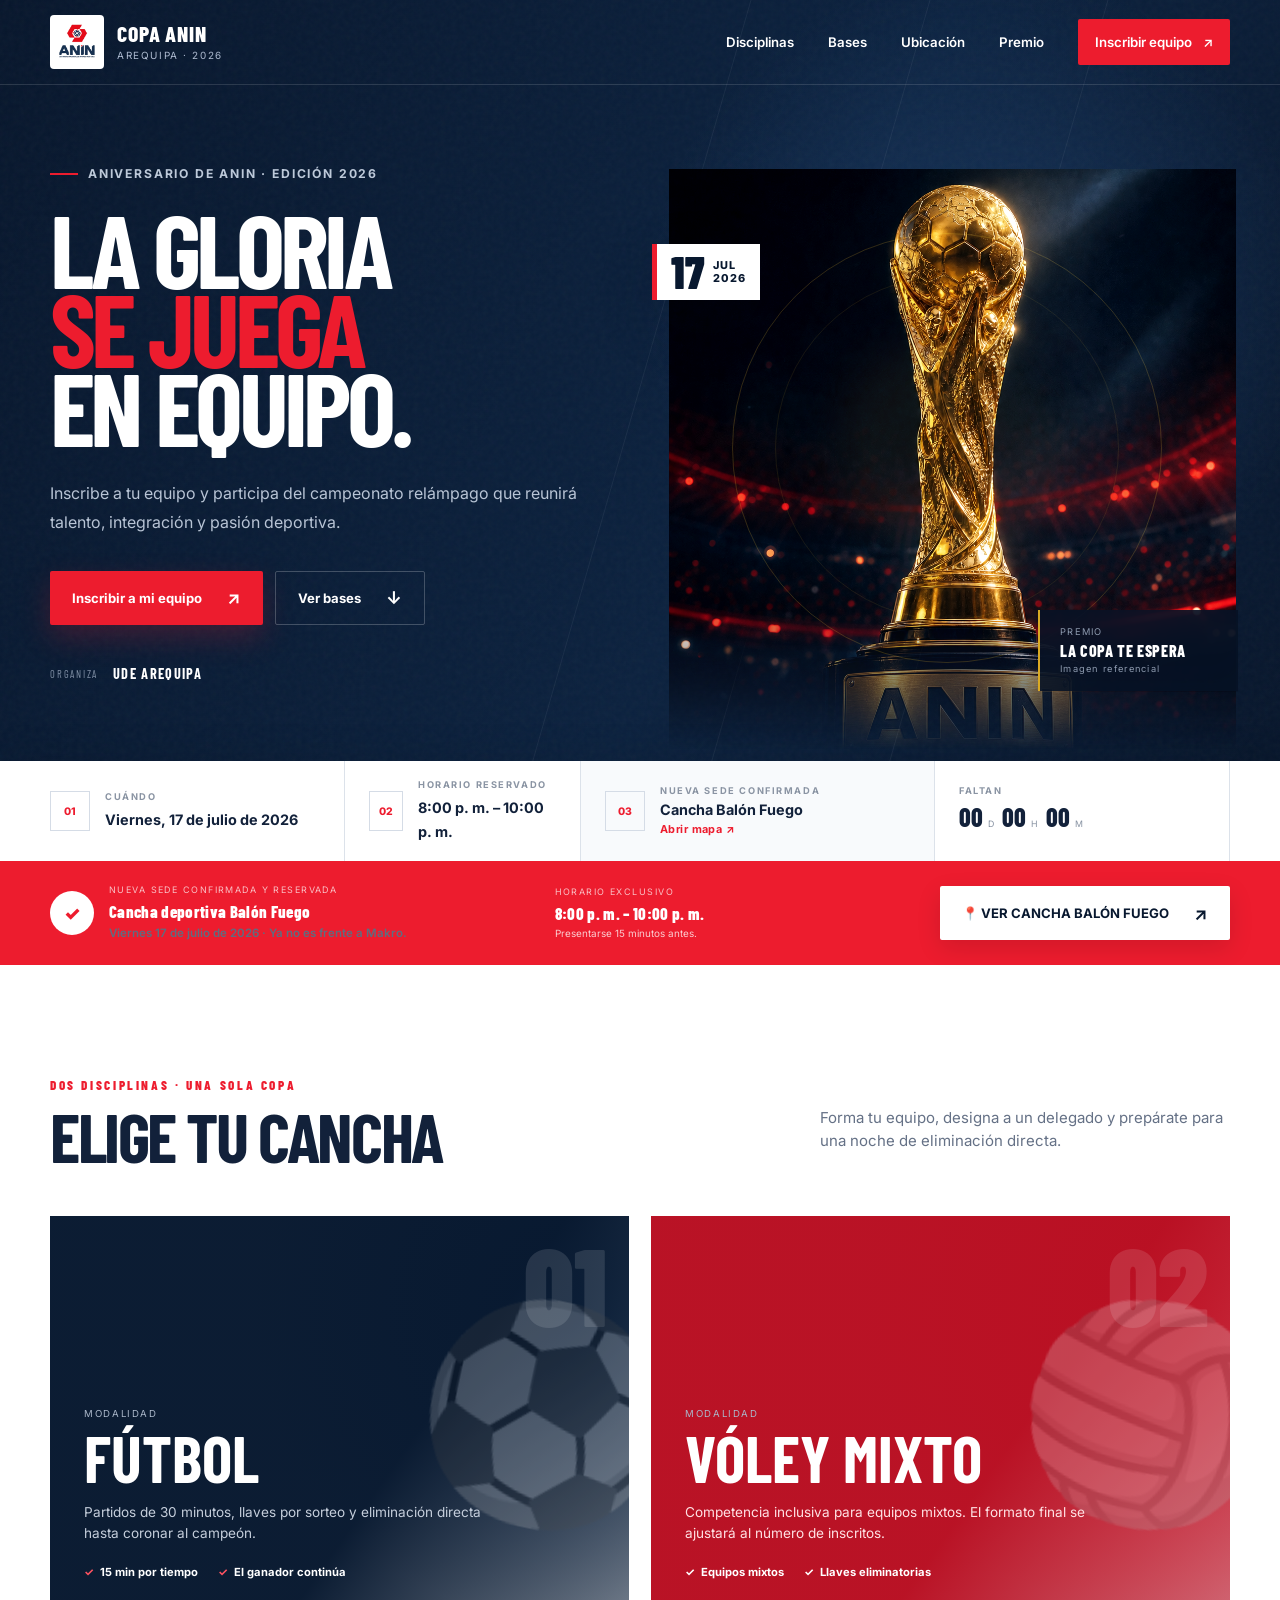
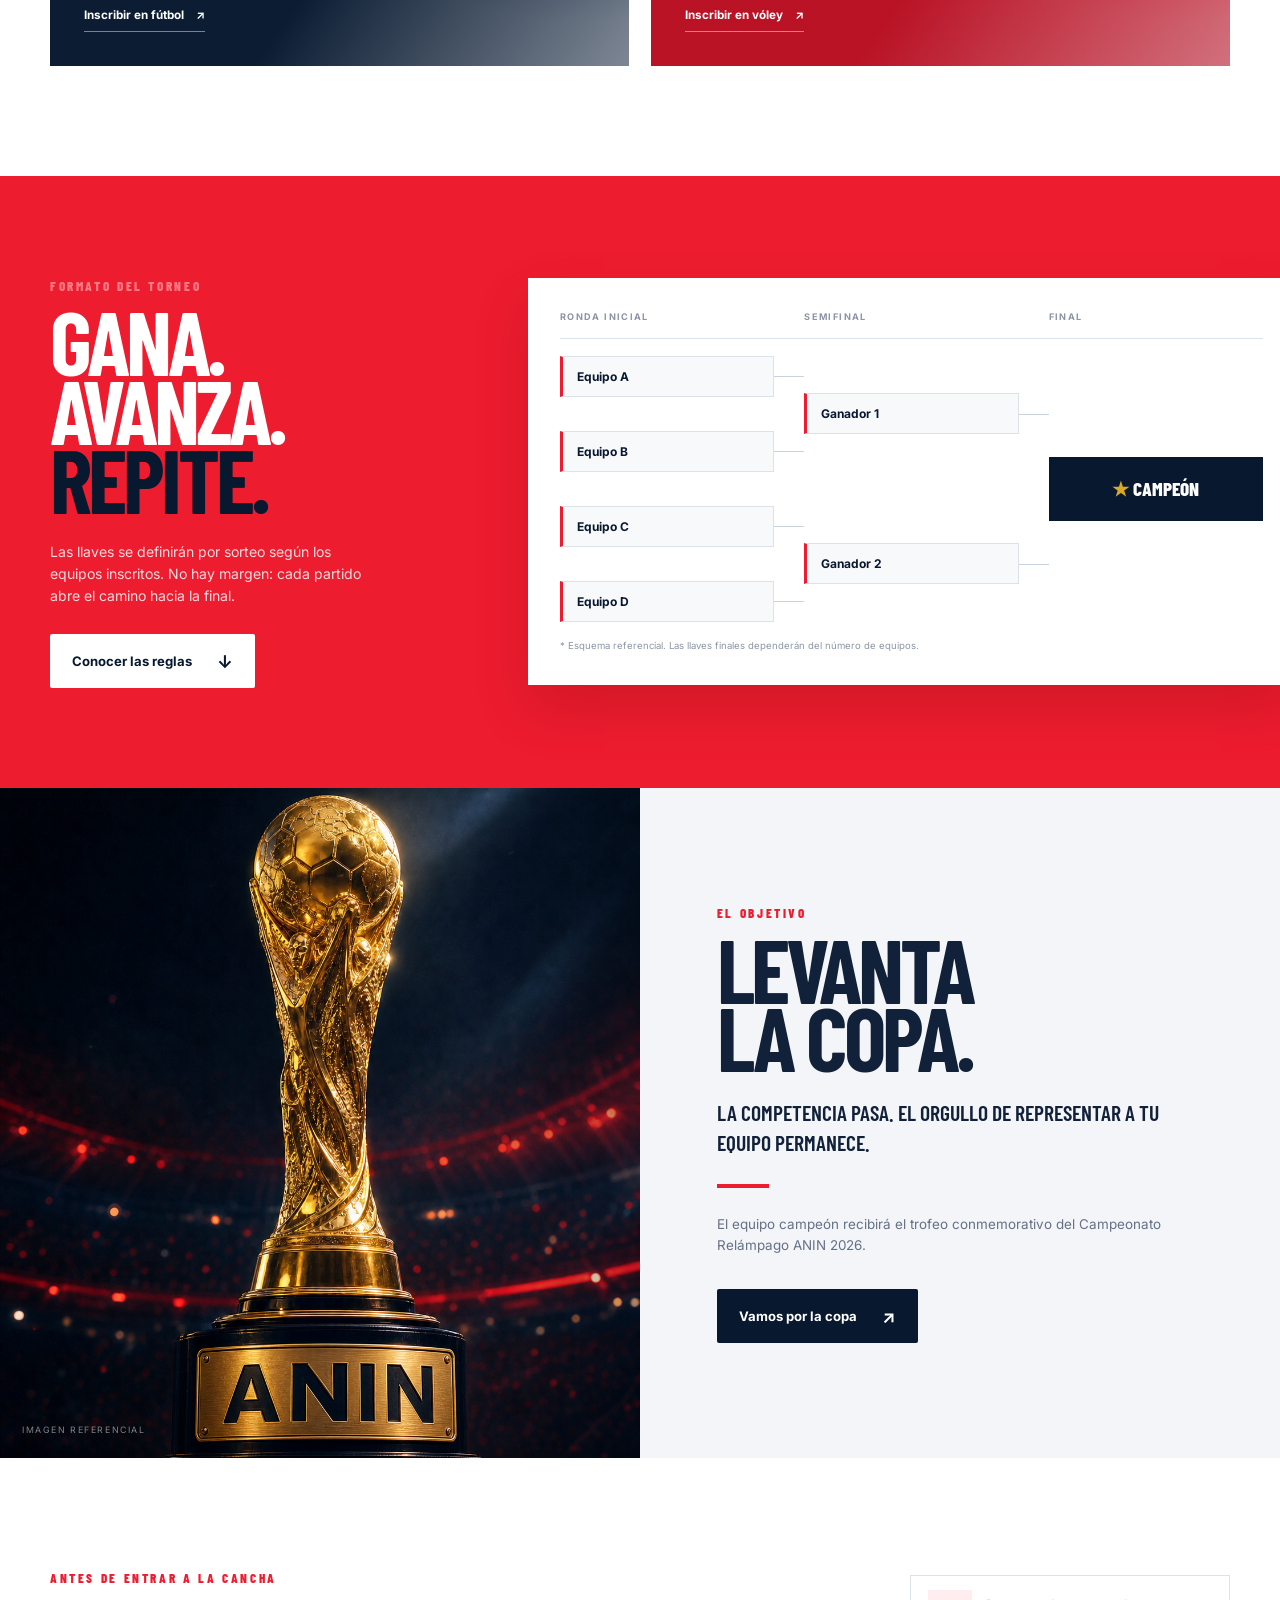
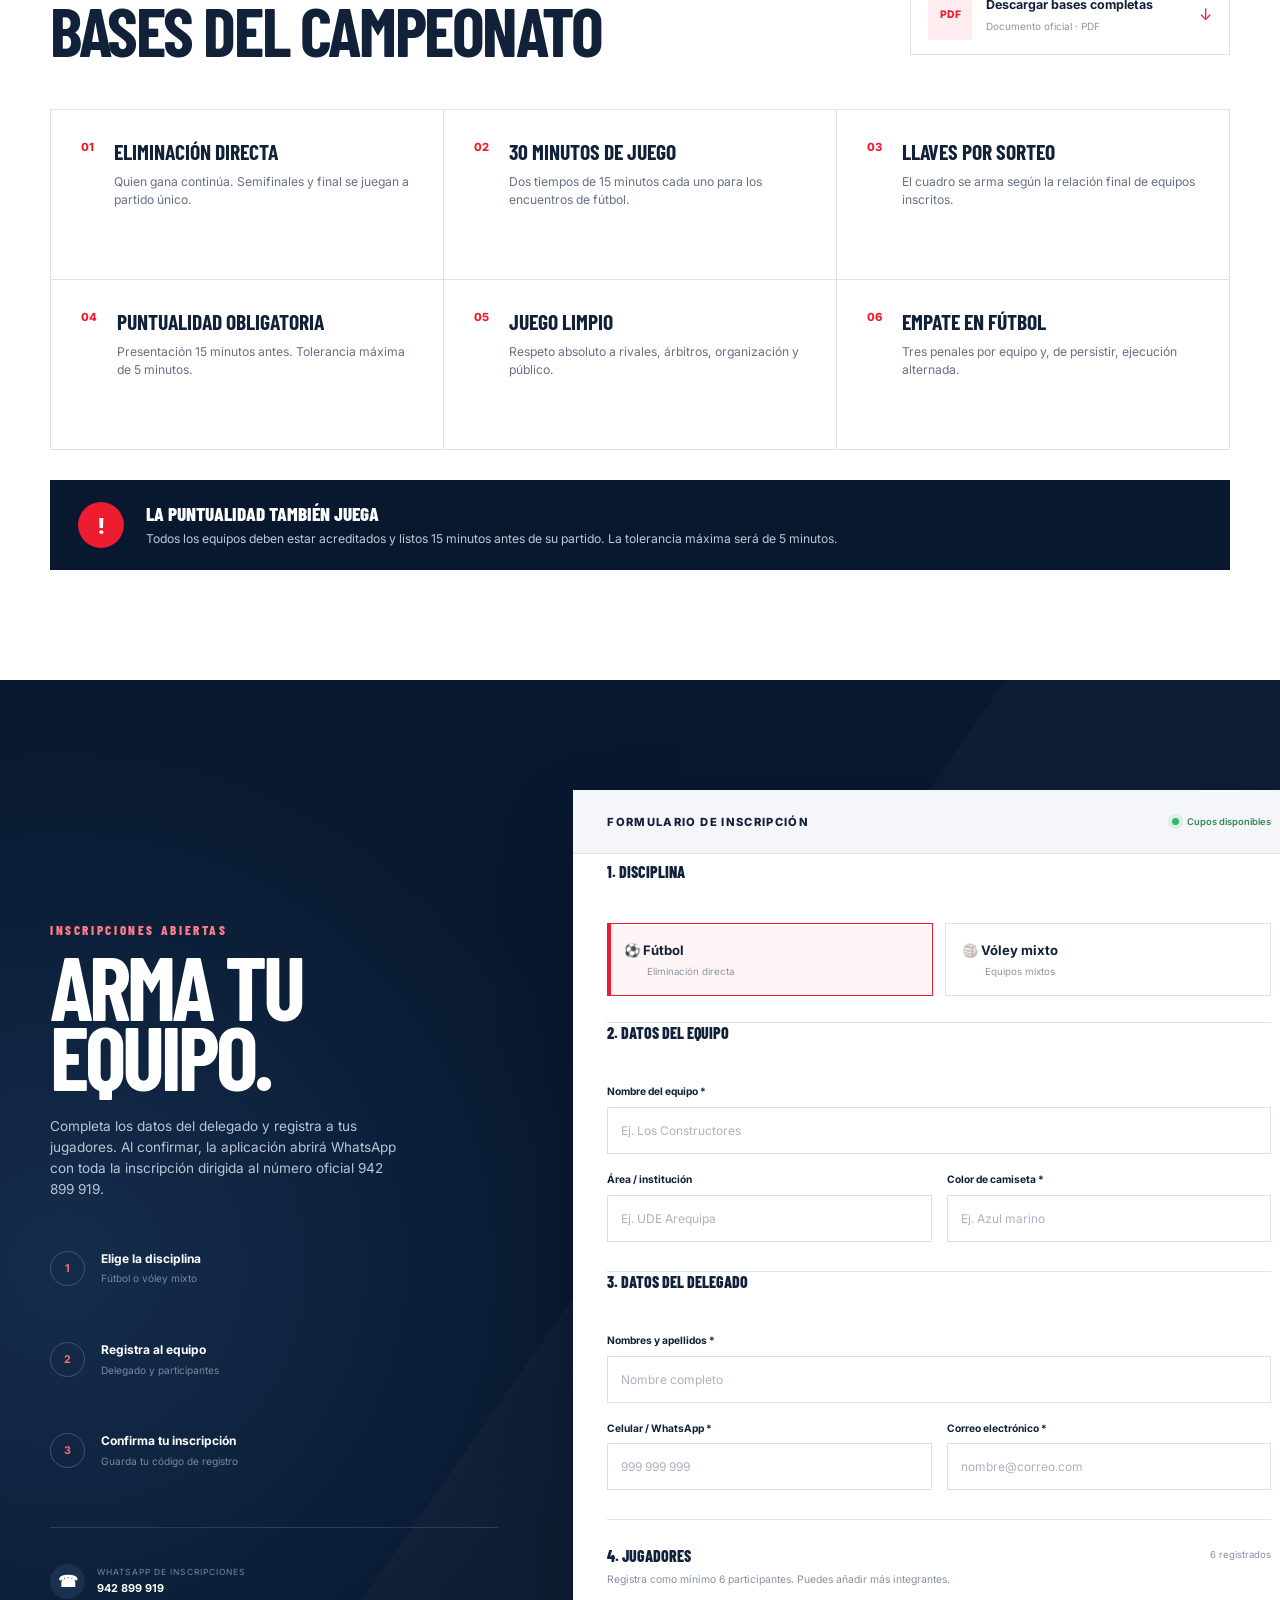
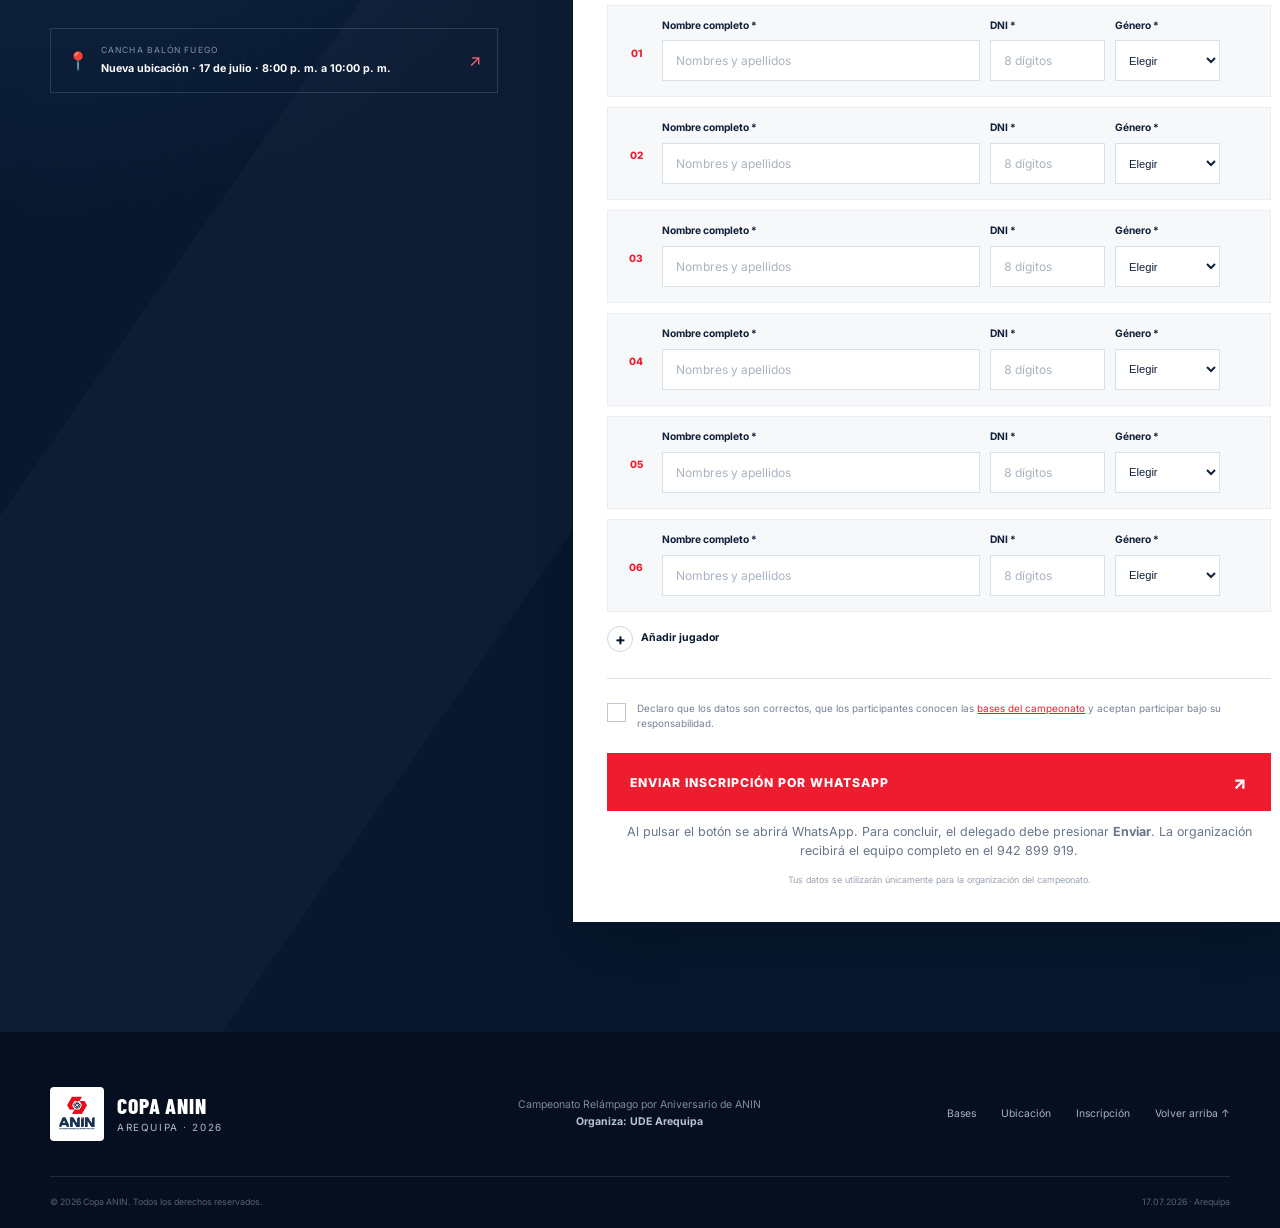
==== index.html @ d562eb00 "Add files via upload" ====
<!doctype html>
<!-- COPA_ANIN_VERSION: 20260716-06 -->
<html lang="es">
<head>
  <meta charset="utf-8">
  <meta name="viewport" content="width=device-width, initial-scale=1">
  <meta name="theme-color" content="#08182f">
  <meta name="description" content="Copa ANIN 2026: fútbol y vóley mixto. Viernes 17 de julio de 2026, de 8:00 p. m. a 10:00 p. m., en la cancha deportiva Balón Fuego, Arequipa.">
  <meta property="og:title" content="Copa ANIN 2026 · Campeonato Relámpago">
  <meta property="og:description" content="Cancha Balón Fuego confirmada y reservada: viernes 17 de julio de 2026, de 8:00 p. m. a 10:00 p. m. Inscripciones para fútbol y vóley mixto.">
  <meta property="og:image" content="assets/images/trofeo-copa-mundial-referencial.png">
  <title>Copa ANIN 2026 · Inscripciones</title>
  <link rel="icon" href="assets/images/logo-anin.png" type="image/png">
  <link rel="preconnect" href="https://fonts.googleapis.com">
  <link rel="preconnect" href="https://fonts.gstatic.com" crossorigin>
  <link href="https://fonts.googleapis.com/css2?family=Barlow+Condensed:wght@600;700;800;900&family=Inter:wght@400;500;600;700&display=swap" rel="stylesheet">
  <link rel="stylesheet" href="assets/css/styles.css?v=20260716-06">
</head>
<body>
  <a class="skip-link" href="#contenido">Ir al contenido</a>
  <header class="site-header">
    <div class="container nav-wrap">
      <a class="brand" href="#inicio" aria-label="Copa ANIN, inicio">
        <span class="brand-mark"><img src="assets/images/logo-anin.png" alt="ANIN"></span>
        <span><b>COPA ANIN</b><small>Arequipa · 2026</small></span>
      </a>
      <button class="menu-toggle" type="button" aria-label="Abrir menú" aria-expanded="false"><span></span><span></span></button>
      <nav class="main-nav" aria-label="Navegación principal">
        <a href="#disciplinas">Disciplinas</a>
        <a href="#bases">Bases</a>
        <a href="#ubicacion">Ubicación</a>
        <a href="#premio">Premio</a>
        <a class="nav-cta" href="#inscripcion">Inscribir equipo <span>↗</span></a>
      </nav>
    </div>
  </header>

  <main id="contenido">
    <section class="hero" id="inicio">
      <div class="hero-noise"></div>
      <div class="hero-lines"></div>
      <div class="container hero-grid">
        <div class="hero-copy reveal">
          <div class="eyebrow"><i></i> Aniversario de ANIN · Edición 2026</div>
          <h1>LA GLORIA<br><span>SE JUEGA</span><br>EN EQUIPO.</h1>
          <p>Inscribe a tu equipo y participa del campeonato relámpago que reunirá talento, integración y pasión deportiva.</p>
          <div class="hero-actions">
            <a class="button button-primary" href="#inscripcion">Inscribir a mi equipo <span>↗</span></a>
            <a class="button button-ghost" href="assets/docs/bases-campeonato-anin-2026.pdf" target="_blank" rel="noopener">Ver bases <span>↓</span></a>
          </div>
          <div class="organizer"><span>Organiza</span><strong>UDE AREQUIPA</strong></div>
        </div>
        <div class="hero-visual reveal delay-1" aria-label="Trofeo referencial del campeonato">
          <div class="date-stamp"><b>17</b><span>JUL<br>2026</span></div>
          <div class="trophy-halo"></div>
          <img src="assets/images/trofeo-copa-mundial-referencial.png" alt="Trofeo dorado Copa ANIN con placa identificativa">
          <div class="trophy-tag"><span>PREMIO</span><b>LA COPA TE ESPERA</b><small>Imagen referencial</small></div>
        </div>
      </div>
      <div class="event-strip">
        <div class="container event-grid">
          <div class="event-item"><span class="event-icon">01</span><div><small>CUÁNDO</small><b>Viernes, 17 de julio de 2026</b></div></div>
          <div class="event-item"><span class="event-icon">02</span><div><small>HORARIO RESERVADO</small><b>8:00 p. m. – 10:00 p. m.</b></div></div>
          <a class="event-item event-location-link" href="https://maps.app.goo.gl/oDiJbjf8zxkYyega8" target="_blank" rel="noopener"><span class="event-icon">03</span><div><small>NUEVA SEDE CONFIRMADA</small><b>Cancha Balón Fuego</b><span>Abrir mapa ↗</span></div></a>
          <div class="event-item countdown-wrap"><small>FALTAN</small><div id="countdown" aria-label="Cuenta regresiva"><b>00</b><em>D</em><b>00</b><em>H</em><b>00</b><em>M</em></div></div>
        </div>
      </div>
    </section>

    <section class="venue-confirmation" id="ubicacion" aria-labelledby="venue-title">
      <div class="container venue-confirmation-grid reveal">
        <div class="venue-status"><span>✓</span><div><small>NUEVA SEDE CONFIRMADA Y RESERVADA</small><b id="venue-title">Cancha deportiva Balón Fuego</b><em>Viernes 17 de julio de 2026 · Ya no es frente a Makro.</em></div></div>
        <div class="venue-time"><small>HORARIO EXCLUSIVO</small><b>8:00 p. m. – 10:00 p. m.</b><span>Presentarse 15 minutos antes.</span></div>
        <a class="button venue-map-button" href="https://maps.app.goo.gl/oDiJbjf8zxkYyega8" target="_blank" rel="noopener" aria-label="Abrir ubicación oficial de la cancha Balón Fuego en Google Maps">📍 VER CANCHA BALÓN FUEGO <span>↗</span></a>
      </div>
    </section>

    <section class="section disciplines" id="disciplinas">
      <div class="container">
        <div class="section-heading reveal">
          <div><span class="kicker">DOS DISCIPLINAS · UNA SOLA COPA</span><h2>ELIGE TU CANCHA</h2></div>
          <p>Forma tu equipo, designa a un delegado y prepárate para una noche de eliminación directa.</p>
        </div>
        <div class="discipline-grid">
          <article class="discipline-card football reveal">
            <div class="card-index">01</div><div class="sport-orb">⚽</div>
            <div class="card-content"><span>MODALIDAD</span><h3>FÚTBOL</h3><p>Partidos de 30 minutos, llaves por sorteo y eliminación directa hasta coronar al campeón.</p><ul><li>15 min por tiempo</li><li>El ganador continúa</li></ul><button class="text-link choose-sport" data-sport="Fútbol">Inscribir en fútbol <span>↗</span></button></div>
          </article>
          <article class="discipline-card volleyball reveal delay-1">
            <div class="card-index">02</div><div class="sport-orb">🏐</div>
            <div class="card-content"><span>MODALIDAD</span><h3>VÓLEY MIXTO</h3><p>Competencia inclusiva para equipos mixtos. El formato final se ajustará al número de inscritos.</p><ul><li>Equipos mixtos</li><li>Llaves eliminatorias</li></ul><button class="text-link choose-sport" data-sport="Vóley mixto">Inscribir en vóley <span>↗</span></button></div>
          </article>
        </div>
      </div>
    </section>

    <section class="format-section">
      <div class="container format-grid">
        <div class="format-copy reveal"><span class="kicker light">FORMATO DEL TORNEO</span><h2>GANA.<br>AVANZA.<br><i>REPITE.</i></h2><p>Las llaves se definirán por sorteo según los equipos inscritos. No hay margen: cada partido abre el camino hacia la final.</p><a href="#bases" class="button button-light">Conocer las reglas <span>↓</span></a></div>
        <div class="bracket reveal delay-1" aria-label="Esquema de eliminación directa">
          <div class="bracket-labels"><span>RONDA INICIAL</span><span>SEMIFINAL</span><span>FINAL</span></div>
          <div class="bracket-field">
            <div class="round round-1"><div>Equipo A</div><div>Equipo B</div><div>Equipo C</div><div>Equipo D</div></div>
            <div class="round round-2"><div>Ganador 1</div><div>Ganador 2</div></div>
            <div class="round round-3"><div><span>★</span> CAMPEÓN</div></div>
          </div>
          <p class="bracket-note">* Esquema referencial. Las llaves finales dependerán del número de equipos.</p>
        </div>
      </div>
    </section>

    <section class="section prize" id="premio">
      <div class="container prize-grid">
        <div class="prize-image reveal"><img src="assets/images/trofeo-copa-mundial-referencial.png" alt="Copa ANIN dorada referencial"><span>IMAGEN REFERENCIAL</span></div>
        <div class="prize-copy reveal delay-1"><span class="kicker">EL OBJETIVO</span><h2>LEVANTA<br>LA COPA.</h2><p class="lead">La competencia pasa. El orgullo de representar a tu equipo permanece.</p><div class="prize-rule"></div><p>El equipo campeón recibirá el trofeo conmemorativo del Campeonato Relámpago ANIN 2026.</p><a href="#inscripcion" class="button button-dark">Vamos por la copa <span>↗</span></a></div>
      </div>
    </section>

    <section class="section rules" id="bases">
      <div class="container">
        <div class="rules-header reveal"><div><span class="kicker">ANTES DE ENTRAR A LA CANCHA</span><h2>BASES DEL CAMPEONATO</h2></div><a class="pdf-card" href="assets/docs/bases-campeonato-anin-2026.pdf" target="_blank" rel="noopener"><span class="pdf-icon">PDF</span><div><b>Descargar bases completas</b><small>Documento oficial · PDF</small></div><i>↓</i></a></div>
        <div class="rules-grid">
          <article class="rule-card reveal"><span>01</span><div><h3>Eliminación directa</h3><p>Quien gana continúa. Semifinales y final se juegan a partido único.</p></div></article>
          <article class="rule-card reveal delay-1"><span>02</span><div><h3>30 minutos de juego</h3><p>Dos tiempos de 15 minutos cada uno para los encuentros de fútbol.</p></div></article>
          <article class="rule-card reveal"><span>03</span><div><h3>Llaves por sorteo</h3><p>El cuadro se arma según la relación final de equipos inscritos.</p></div></article>
          <article class="rule-card reveal delay-1"><span>04</span><div><h3>Puntualidad obligatoria</h3><p>Presentación 15 minutos antes. Tolerancia máxima de 5 minutos.</p></div></article>
          <article class="rule-card reveal"><span>05</span><div><h3>Juego limpio</h3><p>Respeto absoluto a rivales, árbitros, organización y público.</p></div></article>
          <article class="rule-card reveal delay-1"><span>06</span><div><h3>Empate en fútbol</h3><p>Tres penales por equipo y, de persistir, ejecución alternada.</p></div></article>
        </div>
        <div class="rules-callout reveal"><div class="alert-mark">!</div><div><b>La puntualidad también juega</b><p>Todos los equipos deben estar acreditados y listos 15 minutos antes de su partido. La tolerancia máxima será de 5 minutos.</p></div></div>
      </div>
    </section>

    <section class="registration" id="inscripcion">
      <div class="container registration-grid">
        <div class="registration-intro reveal"><span class="kicker light">INSCRIPCIONES ABIERTAS</span><h2>ARMA TU<br>EQUIPO.</h2><p>Completa los datos del delegado y registra a tus jugadores. Al confirmar, la aplicación abrirá WhatsApp con toda la inscripción dirigida al número oficial 942 899 919.</p><div class="step-list"><div><span>1</span><p><b>Elige la disciplina</b><small>Fútbol o vóley mixto</small></p></div><div><span>2</span><p><b>Registra al equipo</b><small>Delegado y participantes</small></p></div><div><span>3</span><p><b>Confirma tu inscripción</b><small>Guarda tu código de registro</small></p></div></div><div class="contact-note"><span>☎</span><p><small>WHATSAPP DE INSCRIPCIONES</small><b>942 899 919</b></p></div><a class="registration-venue-link" href="https://maps.app.goo.gl/oDiJbjf8zxkYyega8" target="_blank" rel="noopener"><span>📍</span><p><small>CANCHA BALÓN FUEGO</small><b>Nueva ubicación · 17 de julio · 8:00 p. m. a 10:00 p. m.</b></p><i>↗</i></a></div>
        <div class="form-shell reveal delay-1">
          <div class="form-top"><span>FORMULARIO DE INSCRIPCIÓN</span><small><i></i> Cupos disponibles</small></div>
          <form id="registration-form" novalidate>
            <fieldset><legend>1. Disciplina</legend><div class="sport-selector"><label><input type="radio" name="sport" value="Fútbol" checked><span><b>⚽ Fútbol</b><small>Eliminación directa</small></span></label><label><input type="radio" name="sport" value="Vóley mixto"><span><b>🏐 Vóley mixto</b><small>Equipos mixtos</small></span></label></div></fieldset>
            <fieldset><legend>2. Datos del equipo</legend><div class="field-grid"><label class="field full"><span>Nombre del equipo *</span><input name="teamName" type="text" placeholder="Ej. Los Constructores" autocomplete="organization" required maxlength="60"><small class="error"></small></label><label class="field"><span>Área / institución</span><input name="organization" type="text" placeholder="Ej. UDE Arequipa" maxlength="80"></label><label class="field"><span>Color de camiseta *</span><input name="jersey" type="text" placeholder="Ej. Azul marino" required maxlength="40"><small class="error"></small></label></div></fieldset>
            <fieldset><legend>3. Datos del delegado</legend><div class="field-grid"><label class="field full"><span>Nombres y apellidos *</span><input name="delegate" type="text" placeholder="Nombre completo" autocomplete="name" required maxlength="80"><small class="error"></small></label><label class="field"><span>Celular / WhatsApp *</span><input name="phone" type="tel" placeholder="999 999 999" autocomplete="tel" inputmode="numeric" required maxlength="15"><small class="error"></small></label><label class="field"><span>Correo electrónico *</span><input name="email" type="email" placeholder="nombre@correo.com" autocomplete="email" required maxlength="100"><small class="error"></small></label></div></fieldset>
            <fieldset><div class="players-title"><legend>4. Jugadores</legend><span id="player-count">6 registrados</span></div><p class="field-help">Registra como mínimo 6 participantes. Puedes añadir más integrantes.</p><div id="players-list" class="players-list"></div><button type="button" class="add-player" id="add-player"><span>+</span> Añadir jugador</button></fieldset>
            <label class="consent"><input type="checkbox" name="consent" required><span></span><p>Declaro que los datos son correctos, que los participantes conocen las <a href="assets/docs/bases-campeonato-anin-2026.pdf" target="_blank">bases del campeonato</a> y aceptan participar bajo su responsabilidad.</p></label>
            <div class="form-message" id="form-message" role="alert"></div>
            <button class="submit-button" type="submit"><span>ENVIAR INSCRIPCIÓN POR WHATSAPP</span><i>↗</i></button><p class="central-note">Al pulsar el botón se abrirá WhatsApp. Para concluir, el delegado debe presionar <strong>Enviar</strong>. La organización recibirá el equipo completo en el 942 899 919.</p>
            <p class="form-privacy">Tus datos se utilizarán únicamente para la organización del campeonato.</p>
          </form>
        </div>
      </div>
    </section>
  </main>

  <footer><div class="container footer-grid"><a class="brand footer-brand" href="#inicio"><span class="brand-mark"><img src="assets/images/logo-anin.png" alt="ANIN"></span><span><b>COPA ANIN</b><small>Arequipa · 2026</small></span></a><p>Campeonato Relámpago por Aniversario de ANIN<br><strong>Organiza: UDE Arequipa</strong></p><div class="footer-links"><a href="#bases">Bases</a><a href="#ubicacion">Ubicación</a><a href="#inscripcion">Inscripción</a><a href="#inicio">Volver arriba ↑</a></div></div><div class="container footer-bottom"><span>© 2026 Copa ANIN. Todos los derechos reservados.</span><span>17.07.2026 · Arequipa</span></div></footer>

  <div class="modal" id="success-modal" aria-hidden="true" role="dialog" aria-modal="true" aria-labelledby="modal-title"><div class="modal-backdrop"></div><div class="modal-card"><button class="modal-close" type="button" aria-label="Cerrar">×</button><div class="success-icon">✓</div><span class="kicker" id="modal-status">ENVÍO POR WHATSAPP</span><h2 id="modal-title">INSCRIPCIÓN<br>LISTA PARA ENVIAR</h2><p id="modal-description">WhatsApp debe abrirse con todos los datos. Presiona Enviar para completar la inscripción.</p><div class="registration-code"><small>CÓDIGO DE INSCRIPCIÓN</small><b id="registration-code">ANIN-0000</b></div><a class="button whatsapp-button" id="whatsapp-confirmation" href="#" target="_blank" rel="noopener">ENVIAR AL WHATSAPP 942 899 919 <span>↗</span></a><button class="button button-dark modal-done" type="button">Cerrar</button></div></div>

  <template id="player-template"><div class="player-row"><span class="player-number">01</span><label class="field"><span>Nombre completo *</span><input type="text" data-field="name" placeholder="Nombres y apellidos" required maxlength="80"><small class="error"></small></label><label class="field dni-field"><span>DNI *</span><input type="text" data-field="dni" placeholder="8 dígitos" required inputmode="numeric" maxlength="8"><small class="error"></small></label><label class="field gender-field"><span>Género *</span><select data-field="gender" required><option value="">Elegir</option><option value="Femenino">Femenino</option><option value="Masculino">Masculino</option></select><small class="error"></small></label><button type="button" class="remove-player" aria-label="Eliminar jugador">×</button></div></template>

  <script>
    // Limpieza preventiva de un Service Worker antiguo registrado únicamente en Copa_ANIN.
    if ("serviceWorker" in navigator) {
      navigator.serviceWorker.getRegistrations().then((registrations) => {
        registrations.forEach((registration) => {
          if (registration.scope.includes("/Copa_ANIN/")) {
            registration.unregister();
          }
        });
      }).catch(() => {});
    }
  </script>

  <script src="assets/js/config.js?v=20260716-06"></script>
  <script src="assets/js/app.js?v=20260716-06"></script>
</body>
</html>
---- assets/css/styles.css ----
:root{--navy:#08182f;--navy-2:#102746;--blue:#17375e;--red:#ed1c2e;--red-2:#bc1322;--gold:#d9a923;--ink:#12213a;--muted:#657186;--line:#dce2ea;--paper:#f5f7fa;--white:#fff;--display:"Barlow Condensed",Arial,sans-serif;--body:"Inter",Arial,sans-serif;--shadow:0 22px 60px rgba(5,18,38,.16)}
*{box-sizing:border-box}html{scroll-behavior:smooth}body{margin:0;color:var(--ink);font-family:var(--body);background:#fff;line-height:1.55;-webkit-font-smoothing:antialiased}body.menu-open,body.modal-open{overflow:hidden}img{display:block;max-width:100%}a{color:inherit;text-decoration:none}button,input{font:inherit}button{cursor:pointer}.container{width:min(1180px,calc(100% - 40px));margin-inline:auto}.skip-link{position:fixed;left:16px;top:-60px;z-index:9999;background:#fff;padding:12px 18px;border-radius:4px}.skip-link:focus{top:16px}.kicker{display:block;color:var(--red);font-family:var(--display);font-size:.82rem;font-weight:800;letter-spacing:.2em;margin-bottom:10px}.kicker.light{color:#ff7c87}.section{padding:110px 0}.reveal{opacity:0;transform:translateY(22px);transition:.75s ease}.reveal.delay-1{transition-delay:.13s}.reveal.visible{opacity:1;transform:none}
.site-header{position:absolute;inset:0 0 auto;z-index:20;border-bottom:1px solid rgba(255,255,255,.13);color:#fff}.site-header.scrolled{position:fixed;background:rgba(8,24,47,.96);backdrop-filter:blur(14px);animation:drop .3s ease;box-shadow:0 8px 30px rgba(0,0,0,.14)}@keyframes drop{from{transform:translateY(-100%)}to{transform:none}}.nav-wrap{height:84px;display:flex;align-items:center;justify-content:space-between}.brand{display:flex;align-items:center;gap:13px;line-height:1}.brand-mark{display:grid;place-items:center;width:54px;height:54px;background:#fff;border-radius:4px;padding:5px}.brand-mark img{width:100%;height:100%;object-fit:contain}.brand b{display:block;font:800 1.35rem/1 var(--display);letter-spacing:.04em}.brand small{display:block;margin-top:6px;font-size:.62rem;letter-spacing:.16em;text-transform:uppercase;color:#aebbd0}.main-nav{display:flex;align-items:center;gap:34px;font-size:.83rem;font-weight:600}.main-nav>a:not(.nav-cta){position:relative}.main-nav>a:not(.nav-cta):after{content:"";position:absolute;left:0;bottom:-8px;width:0;height:2px;background:var(--red);transition:.25s}.main-nav>a:hover:after{width:100%}.nav-cta{background:var(--red);padding:13px 17px;border-radius:2px}.nav-cta span{margin-left:8px}.menu-toggle{display:none;background:none;border:0;width:42px;height:42px}.menu-toggle span{display:block;height:2px;background:#fff;margin:7px}
.hero{position:relative;background:var(--navy);color:#fff;min-height:820px;overflow:hidden}.hero:before{content:"";position:absolute;inset:0;background:radial-gradient(circle at 77% 36%,rgba(38,78,128,.45),transparent 30%),linear-gradient(115deg,#07162c 0%,#0b213e 57%,#07152a 100%)}.hero-noise{position:absolute;inset:0;opacity:.055;background-image:url("data:image/svg+xml,%3Csvg viewBox='0 0 180 180' xmlns='http://www.w3.org/2000/svg'%3E%3Cfilter id='n'%3E%3CfeTurbulence type='fractalNoise' baseFrequency='.9' numOctaves='4' stitchTiles='stitch'/%3E%3C/filter%3E%3Crect width='100%25' height='100%25' filter='url(%23n)' opacity='.7'/%3E%3C/svg%3E")}.hero-lines{position:absolute;right:-7%;top:0;width:58%;height:100%;border-left:1px solid rgba(255,255,255,.06);transform:skewX(-16deg)}.hero-lines:before,.hero-lines:after{content:"";position:absolute;inset:0 24%;border-left:1px solid rgba(255,255,255,.06)}.hero-lines:after{inset:0 48%}.hero-grid{position:relative;z-index:2;min-height:720px;padding-top:128px;display:grid;grid-template-columns:52% 48%;align-items:center}.hero-copy{padding:38px 0 76px}.eyebrow{display:flex;align-items:center;gap:10px;font:700 .76rem var(--body);letter-spacing:.15em;text-transform:uppercase;color:#bdc9d9}.eyebrow i{width:28px;height:2px;background:var(--red)}h1,h2,h3{margin:0;font-family:var(--display);text-transform:uppercase}.hero h1{font-size:clamp(4.7rem,8.1vw,7.4rem);line-height:.76;letter-spacing:-.045em;margin:28px 0 34px}.hero h1 span{color:var(--red)}.hero-copy>p{max-width:570px;margin:0;color:#b8c4d5;font-size:1rem;line-height:1.8}.hero-actions{display:flex;gap:12px;margin-top:34px}.button{display:inline-flex;justify-content:center;align-items:center;gap:25px;min-height:54px;padding:0 22px;border:0;border-radius:2px;font-size:.82rem;font-weight:700;transition:.25s}.button span{font-size:1.1rem}.button:hover{transform:translateY(-2px)}.button-primary{background:var(--red);color:#fff;box-shadow:0 12px 30px rgba(237,28,46,.22)}.button-primary:hover{background:#ff3042}.button-ghost{border:1px solid rgba(255,255,255,.22);color:#fff}.button-ghost:hover{background:rgba(255,255,255,.08)}.organizer{display:flex;align-items:center;gap:15px;margin-top:38px;font-family:var(--display)}.organizer span{font-size:.65rem;letter-spacing:.17em;color:#8190a6;text-transform:uppercase}.organizer strong{font-size:.9rem;letter-spacing:.09em}.hero-visual{position:relative;height:592px;align-self:end;isolation:isolate}.hero-visual>img{position:absolute;inset:0 0 0 1%;width:100%;height:100%;object-fit:cover;object-position:center 42%;mix-blend-mode:screen;filter:saturate(.95) contrast(1.05);-webkit-mask-image:linear-gradient(to bottom,#000 0,#000 75%,transparent 98%);mask-image:linear-gradient(to bottom,#000 0,#000 75%,transparent 98%)}.trophy-halo{position:absolute;z-index:-1;width:430px;height:430px;border:1px solid rgba(218,172,40,.22);border-radius:50%;left:50%;top:47%;transform:translate(-50%,-50%)}.trophy-halo:after,.trophy-halo:before{content:"";position:absolute;border-radius:50%;inset:42px;border:1px solid rgba(218,172,40,.1)}.trophy-halo:after{inset:105px;background:rgba(218,172,40,.06);filter:blur(20px)}.date-stamp{position:absolute;z-index:4;left:-12px;top:75px;display:flex;align-items:center;gap:9px;background:#fff;color:var(--navy);padding:10px 14px;border-left:5px solid var(--red);box-shadow:var(--shadow)}.date-stamp b{font:900 2.8rem/.8 var(--display)}.date-stamp span{font:800 .68rem/1.2 var(--body);letter-spacing:.1em}.trophy-tag{position:absolute;z-index:4;right:-8px;bottom:70px;background:rgba(6,19,38,.88);backdrop-filter:blur(12px);border-left:2px solid var(--gold);padding:15px 20px;min-width:200px}.trophy-tag span,.trophy-tag small{display:block;font-size:.58rem;letter-spacing:.14em;color:#8e9bb0}.trophy-tag b{display:block;font:800 1rem var(--display);letter-spacing:.04em;margin:2px 0}.event-strip{position:relative;z-index:4;background:#fff;color:var(--ink);box-shadow:0 -12px 32px rgba(0,0,0,.06)}.event-grid{height:100px;display:grid;grid-template-columns:1fr .8fr 1.2fr 1fr}.event-item{display:flex;align-items:center;gap:15px;padding:0 24px;border-right:1px solid var(--line)}.event-item:first-child{padding-left:0}.event-item small{display:block;color:#8a94a3;font:700 .58rem var(--body);letter-spacing:.17em;margin-bottom:5px}.event-item b{font:700 .9rem var(--body)}.event-icon{display:grid;place-items:center;border:1px solid #d5dce6;width:40px;height:40px;color:var(--red);font:800 .65rem var(--body)}.countdown-wrap{display:block;padding-top:24px}.countdown-wrap #countdown{display:flex;align-items:baseline;gap:5px}.countdown-wrap #countdown b{font:800 1.6rem var(--display)}.countdown-wrap #countdown em{font-style:normal;font-size:.55rem;color:#8792a2;margin-right:3px}
.section-heading,.rules-header{display:flex;justify-content:space-between;align-items:end;margin-bottom:48px}.section-heading h2,.rules-header h2{font-size:clamp(3rem,5.4vw,5rem);line-height:.9;letter-spacing:-.035em}.section-heading>p{max-width:410px;color:var(--muted);font-size:.94rem}.discipline-grid{display:grid;grid-template-columns:1fr 1fr;gap:22px}.discipline-card{position:relative;min-height:450px;overflow:hidden;background:var(--paper);isolation:isolate}.discipline-card:before{content:"";position:absolute;inset:0;background:linear-gradient(125deg,rgba(7,24,47,.98) 0 58%,rgba(7,24,47,.5)),radial-gradient(circle at 90% 20%,#29496d,transparent 50%);z-index:-1}.discipline-card.volleyball:before{background:linear-gradient(125deg,rgba(184,14,33,.98) 0 58%,rgba(184,14,33,.58)),radial-gradient(circle at 90% 20%,#fd6674,transparent 50%)}.card-index{position:absolute;right:22px;top:14px;color:rgba(255,255,255,.12);font:900 6.8rem/1 var(--display)}.sport-orb{position:absolute;right:-48px;top:90px;font-size:13rem;line-height:1;opacity:.22;transform:rotate(12deg);filter:grayscale(1)}.card-content{position:absolute;inset:auto 34px 34px;color:#fff;max-width:70%}.card-content>span{font-size:.6rem;letter-spacing:.17em;color:#aab7c9}.card-content h3{font-size:4rem;line-height:.95;margin:4px 0 13px}.card-content p{color:#c5cedb;font-size:.85rem}.volleyball .card-content p{color:#ffe1e4}.card-content ul{display:flex;list-style:none;padding:0;margin:20px 0;gap:20px;font-size:.7rem;font-weight:700}.card-content li:before{content:"✓";color:#ff5362;margin-right:6px}.volleyball .card-content li:before{color:#fff}.text-link{padding:0 0 6px;border:0;border-bottom:1px solid rgba(255,255,255,.45);background:none;color:#fff;font-size:.73rem;font-weight:700}.text-link span{margin-left:9px}.format-section{background:var(--red);color:#fff;padding:100px 0;overflow:hidden}.format-grid{display:grid;grid-template-columns:35% 65%;gap:65px;align-items:center}.format-copy h2{font-size:clamp(4rem,7vw,6.3rem);line-height:.77;letter-spacing:-.045em}.format-copy h2 i{font-style:normal;color:var(--navy)}.format-copy p{font-size:.88rem;color:#ffdce0;margin:28px 0;max-width:330px}.button-light{background:#fff;color:var(--navy)}.bracket{background:#fff;color:var(--navy);padding:32px;box-shadow:0 24px 50px rgba(92,0,11,.18)}.bracket-labels{display:grid;grid-template-columns:1fr 1fr 1fr;gap:30px;color:#8b95a5;font-size:.57rem;font-weight:700;letter-spacing:.15em;border-bottom:1px solid var(--line);padding-bottom:13px}.bracket-field{height:300px;display:grid;grid-template-columns:1fr 1fr 1fr;gap:30px;align-items:center}.round{display:flex;flex-direction:column;justify-content:space-around;height:100%}.round div{position:relative;border:1px solid var(--line);border-left:3px solid var(--red);padding:12px 14px;background:#f8f9fb;font:700 .75rem var(--body)}.round-1 div:after,.round-2 div:after{content:"";position:absolute;right:-31px;top:50%;width:30px;height:1px;background:#cad2dd}.round-3 div{background:var(--navy);color:#fff;border:0;padding:20px;text-align:center;font:800 1.2rem var(--display)}.round-3 span{color:var(--gold)}.bracket-note{font-size:.6rem;color:#8c96a5;margin:0}.prize{padding:0;background:#f3f5f8}.prize-grid{width:min(100%,1440px);display:grid;grid-template-columns:1fr 1fr}.prize-image{height:670px;position:relative;overflow:hidden;background:var(--navy)}.prize-image:after{content:"";position:absolute;inset:0;background:linear-gradient(90deg,transparent 65%,rgba(8,24,47,.22))}.prize-image img{width:100%;height:100%;object-fit:cover}.prize-image>span{position:absolute;z-index:2;left:22px;bottom:22px;color:rgba(255,255,255,.5);font-size:.55rem;letter-spacing:.18em}.prize-copy{align-self:center;padding:70px 12%;max-width:650px}.prize-copy h2{font-size:clamp(4.6rem,7vw,6.7rem);line-height:.76;letter-spacing:-.045em}.prize-copy .lead{font:600 1.35rem/1.4 var(--display);text-transform:uppercase;margin:27px 0}.prize-rule{width:52px;height:4px;background:var(--red);margin:26px 0}.prize-copy>p:not(.lead){color:var(--muted);font-size:.84rem}.button-dark{background:var(--navy);color:#fff;margin-top:20px}
.rules{background:#fff}.rules-header{align-items:center}.pdf-card{display:flex;align-items:center;gap:14px;border:1px solid var(--line);padding:14px 17px;min-width:320px;transition:.25s}.pdf-card:hover{border-color:var(--red);transform:translateY(-2px);box-shadow:0 12px 25px rgba(9,30,58,.08)}.pdf-icon{display:grid;place-items:center;width:44px;height:50px;background:#ffedef;color:var(--red);font:800 .65rem var(--body)}.pdf-card b,.pdf-card small{display:block}.pdf-card b{font-size:.78rem}.pdf-card small{font-size:.62rem;color:#8a94a2;margin-top:4px}.pdf-card i{margin-left:auto;color:var(--red);font-style:normal}.rules-grid{display:grid;grid-template-columns:repeat(3,1fr);border-top:1px solid var(--line);border-left:1px solid var(--line)}.rule-card{display:flex;gap:20px;min-height:170px;padding:30px;border-right:1px solid var(--line);border-bottom:1px solid var(--line)}.rule-card>span{color:var(--red);font:800 .7rem var(--body)}.rule-card h3{font-size:1.35rem;line-height:1.05;margin-bottom:10px}.rule-card p{font-size:.76rem;color:var(--muted);margin:0}.rules-callout{margin-top:30px;background:var(--navy);color:#fff;display:flex;align-items:center;gap:22px;padding:22px 28px}.alert-mark{display:grid;place-items:center;min-width:46px;height:46px;border-radius:50%;background:var(--red);font:900 1.4rem var(--display)}.rules-callout b{font:800 1.2rem var(--display);text-transform:uppercase}.rules-callout p{margin:2px 0 0;color:#bdc8d6;font-size:.76rem}
.registration{background:var(--navy);color:#fff;padding:110px 0;position:relative;overflow:hidden}.registration:before{content:"";position:absolute;inset:0;background:radial-gradient(circle at 5% 30%,rgba(39,75,120,.4),transparent 30%),linear-gradient(125deg,transparent 0 38%,rgba(255,255,255,.025) 38% 60%,transparent 60%)}.registration-grid{position:relative;display:grid;grid-template-columns:38% 62%;gap:75px;align-items:start}.registration-intro{position:sticky;top:130px}.registration-intro h2{font-size:clamp(4.7rem,7vw,6.5rem);line-height:.78;letter-spacing:-.045em}.registration-intro>p{max-width:350px;color:#b9c5d4;font-size:.85rem;margin:25px 0 34px}.step-list{display:grid;gap:22px}.step-list>div{display:flex;align-items:center;gap:16px}.step-list>div>span{display:grid;place-items:center;width:35px;height:35px;border:1px solid #44556f;border-radius:50%;color:#ff6976;font:700 .67rem var(--body)}.step-list b,.step-list small{display:block}.step-list b{font-size:.75rem}.step-list small{color:#79899f;font-size:.63rem;margin-top:3px}.contact-note{display:flex;align-items:center;gap:12px;margin-top:42px;padding-top:22px;border-top:1px solid #2a3c56}.contact-note>span{display:grid;place-items:center;width:35px;height:35px;background:#1a304f;border-radius:50%;font-weight:700}.contact-note small,.contact-note b{display:block}.contact-note small{font-size:.53rem;letter-spacing:.13em;color:#77879e}.contact-note b{font-size:.68rem}.form-shell{background:#fff;color:var(--ink);box-shadow:0 30px 70px rgba(0,0,0,.22)}.form-top{height:64px;background:#f4f6f9;border-bottom:1px solid var(--line);display:flex;align-items:center;justify-content:space-between;padding:0 34px;font:800 .7rem var(--body);letter-spacing:.12em}.form-top small{letter-spacing:0;color:#378553;font-weight:600}.form-top i{display:inline-block;width:7px;height:7px;background:#36b56b;border-radius:50%;margin-right:6px;box-shadow:0 0 0 4px rgba(54,181,107,.12)}form{padding:8px 34px 35px}fieldset{border:0;padding:26px 0;margin:0;border-bottom:1px solid var(--line)}legend{padding:0;margin:0 0 16px;font:800 1rem var(--display);text-transform:uppercase}.sport-selector{display:grid;grid-template-columns:1fr 1fr;gap:12px}.sport-selector input{position:absolute;opacity:0}.sport-selector span{display:block;border:1px solid var(--line);padding:16px;cursor:pointer;transition:.2s}.sport-selector b,.sport-selector small{display:block}.sport-selector b{font-size:.82rem}.sport-selector small{font-size:.61rem;color:#8a94a3;margin:3px 0 0 23px}.sport-selector input:checked+span{border-color:var(--red);background:#fff5f6;box-shadow:inset 3px 0 var(--red)}.field-grid{display:grid;grid-template-columns:1fr 1fr;gap:15px}.field.full{grid-column:1/-1}.field{display:block}.field>span{display:block;font-size:.64rem;font-weight:700;margin-bottom:7px}.field input{display:block;width:100%;height:47px;border:1px solid #d9e0e8;background:#fff;padding:0 13px;color:var(--ink);outline:none;font-size:.75rem;transition:.2s}.field input::placeholder{color:#aab3c0}.field input:focus{border-color:var(--blue);box-shadow:0 0 0 3px rgba(23,55,94,.08)}.field input.invalid{border-color:var(--red);background:#fffafa}.error{display:block;min-height:0;color:var(--red);font-size:.57rem;margin-top:3px}.players-title{display:flex;align-items:center;justify-content:space-between}.players-title legend{margin:0}.players-title>span{font-size:.6rem;color:#8190a1}.field-help{font-size:.65rem;color:#8691a1;margin:7px 0 16px}.players-list{display:grid;gap:10px}.player-row{display:grid;grid-template-columns:32px 1fr 130px 28px;gap:10px;align-items:start;padding:12px;background:#f7f8fa;border:1px solid #eaedf2}.player-number{display:grid;place-items:center;margin-top:20px;height:30px;color:var(--red);font:800 .63rem var(--body)}.player-row .field input{height:41px;background:#fff}.dni-field input{font-variant-numeric:tabular-nums}.remove-player{border:0;background:none;color:#9aa4b2;font-size:1.1rem;margin-top:23px}.remove-player:hover{color:var(--red)}.add-player{display:flex;align-items:center;gap:8px;border:0;background:none;color:var(--navy);font-size:.66rem;font-weight:700;margin-top:14px;padding:0}.add-player span{display:grid;place-items:center;width:26px;height:26px;border:1px solid #cfd6df;border-radius:50%;font-size:1rem}.consent{display:flex;gap:11px;align-items:flex-start;margin:22px 0;cursor:pointer}.consent input{position:absolute;opacity:0}.consent>span{position:relative;min-width:19px;height:19px;border:1px solid #bfc7d1;margin-top:2px}.consent input:checked+span{background:var(--red);border-color:var(--red)}.consent input:checked+span:after{content:"✓";position:absolute;color:#fff;font-size:.68rem;left:4px;top:0}.consent p{font-size:.62rem;color:#758195;margin:0}.consent a{color:var(--red);text-decoration:underline}.form-message{display:none;padding:10px 12px;margin-bottom:12px;font-size:.68rem;background:#fff0f1;color:#a40f1d}.form-message.show{display:block}.submit-button{width:100%;height:58px;border:0;background:var(--red);color:#fff;display:flex;align-items:center;justify-content:space-between;padding:0 23px;font:800 .76rem var(--body);letter-spacing:.08em;transition:.25s}.submit-button:hover{background:#cf1425}.submit-button:disabled{opacity:.65;cursor:wait}.submit-button i{font-style:normal;font-size:1.1rem}.form-privacy{text-align:center;color:#99a3b0;font-size:.56rem;margin:12px 0 0}
footer{background:#050f20;color:#fff;padding:55px 0 20px}.footer-grid{display:grid;grid-template-columns:1fr 1fr 1fr;align-items:center;padding-bottom:35px}.footer-brand{justify-self:start}.footer-grid>p{text-align:center;color:#7d8aa0;font-size:.66rem}.footer-grid>p strong{color:#b9c4d3}.footer-links{justify-self:end;display:flex;gap:25px;font-size:.65rem;color:#a7b1c1}.footer-links a:hover{color:#fff}.footer-bottom{border-top:1px solid #1d2a3e;padding-top:18px;display:flex;justify-content:space-between;color:#536177;font-size:.55rem}
.modal{position:fixed;inset:0;z-index:100;display:grid;place-items:center;visibility:hidden;opacity:0;transition:.25s}.modal.open{visibility:visible;opacity:1}.modal-backdrop{position:absolute;inset:0;background:rgba(3,11,24,.86);backdrop-filter:blur(6px)}.modal-card{position:relative;width:min(480px,calc(100% - 32px));background:#fff;text-align:center;padding:45px;color:var(--ink);box-shadow:0 40px 100px rgba(0,0,0,.3)}.modal-close{position:absolute;right:16px;top:12px;border:0;background:none;color:#8993a1;font-size:1.6rem}.success-icon{display:grid;place-items:center;margin:0 auto 20px;width:64px;height:64px;border-radius:50%;background:#e9f8ef;color:#2d9a58;font-size:1.7rem}.modal-card h2{font-size:3.4rem;line-height:.83;margin:10px 0 20px}.modal-card>p{font-size:.76rem;color:var(--muted);max-width:340px;margin:0 auto}.registration-code{background:#f3f5f8;border:1px dashed #bbc4d0;padding:14px;margin:22px 0}.registration-code small,.registration-code b{display:block}.registration-code small{font-size:.52rem;letter-spacing:.16em;color:#8792a2}.registration-code b{font:800 1.35rem var(--display);letter-spacing:.08em;color:var(--red);margin-top:3px}.modal-done{border:0;margin-top:0;min-width:160px}
@media (max-width:980px){.main-nav{gap:18px}.hero-grid{grid-template-columns:55% 45%}.hero h1{font-size:5.5rem}.hero-visual{height:520px}.event-grid{grid-template-columns:1fr 1fr}.event-strip{padding:14px 0}.event-grid{height:auto}.event-item{min-height:64px}.event-item:nth-child(2){border-right:0}.section-heading,.rules-header{align-items:start}.format-grid{grid-template-columns:1fr;gap:45px}.format-copy{display:grid;grid-template-columns:1fr 1fr;gap:20px;align-items:end}.format-copy .kicker,.format-copy h2{grid-column:1}.format-copy p,.format-copy a{grid-column:2}.registration-grid{grid-template-columns:34% 66%;gap:35px}.rules-grid{grid-template-columns:1fr 1fr}.registration-intro h2{font-size:4.7rem}}
@media (max-width:760px){.container{width:min(100% - 28px,1180px)}.section{padding:76px 0}.nav-wrap{height:70px}.brand-mark{width:45px;height:45px}.menu-toggle{display:block}.main-nav{position:fixed;top:70px;right:0;bottom:0;width:min(82%,340px);background:var(--navy);padding:35px;display:flex;flex-direction:column;align-items:stretch;transform:translateX(100%);transition:.3s;box-shadow:-20px 0 50px rgba(0,0,0,.22)}.menu-open .main-nav{transform:none}.main-nav a{font-size:1rem;padding:8px}.hero{min-height:0}.hero-grid{display:block;padding-top:95px}.hero-copy{padding:35px 0 0}.hero h1{font-size:clamp(4.3rem,22vw,6rem)}.hero-copy>p{font-size:.85rem}.hero-actions{flex-direction:column;align-items:stretch}.hero-visual{height:470px;margin-top:10px}.hero-visual>img{left:0}.date-stamp{left:0;top:40px}.trophy-tag{right:0;bottom:35px}.event-grid{grid-template-columns:1fr}.event-item,.event-item:first-child{padding:10px 4px;border-right:0;border-bottom:1px solid var(--line)}.countdown-wrap{padding:15px 4px}.section-heading,.rules-header{display:block}.section-heading>p{margin-top:22px}.section-heading h2,.rules-header h2{font-size:3.7rem}.discipline-grid{grid-template-columns:1fr}.discipline-card{min-height:410px}.card-content{max-width:82%;left:25px;bottom:25px}.card-content h3{font-size:3.4rem}.format-section{padding:75px 0}.format-copy{display:block}.format-copy p{margin:25px 0}.format-copy h2{font-size:5rem}.bracket{padding:20px 14px;overflow:hidden}.bracket-labels,.bracket-field{gap:9px}.round-1 div:after,.round-2 div:after{right:-10px;width:9px}.round div{padding:10px 7px;font-size:.59rem}.prize-grid{grid-template-columns:1fr}.prize-image{height:490px}.prize-copy{padding:65px 28px}.pdf-card{margin-top:25px;min-width:0;width:100%}.rules-grid{grid-template-columns:1fr}.rule-card{min-height:125px}.registration{padding:75px 0}.registration-grid{grid-template-columns:1fr}.registration-intro{position:relative;top:auto}.registration-intro h2{font-size:5rem}.form-top{padding:0 18px}.form-top small{display:none}form{padding:5px 18px 25px}.field-grid{grid-template-columns:1fr}.field.full{grid-column:auto}.player-row{grid-template-columns:25px 1fr 28px}.player-row .dni-field{grid-column:2}.remove-player{grid-column:3;grid-row:1;margin-top:23px}.footer-grid{grid-template-columns:1fr;gap:25px}.footer-brand,.footer-links{justify-self:center}.footer-grid>p{margin:0}.footer-bottom{display:block;text-align:center}.footer-bottom span{display:block;margin:5px}.modal-card{padding:38px 22px}.modal-card h2{font-size:3rem}}
@media (max-width:420px){.hero h1{font-size:4.45rem}.hero-visual{height:410px}.hero-actions .button{width:100%}.sport-selector{grid-template-columns:1fr}.bracket-field{height:270px}.card-content ul{display:block}.card-content li{margin:5px 0}.prize-copy h2{font-size:4.5rem}.registration-intro h2{font-size:4.5rem}}
@media (prefers-reduced-motion:reduce){html{scroll-behavior:auto}.reveal{opacity:1;transform:none;transition:none}.button{transition:none}}

/* Player roster fields */
.field select{display:block;width:100%;height:47px;border:1px solid #d9e0e8;background:#fff;padding:0 9px;color:var(--ink);outline:none;font-size:.7rem;transition:.2s}.field select:focus{border-color:var(--blue);box-shadow:0 0 0 3px rgba(23,55,94,.08)}.field select.invalid{border-color:var(--red);background:#fffafa}.player-row{grid-template-columns:32px minmax(170px,1fr) 115px 105px 28px}.player-row .field select{height:41px}.gender-field{min-width:0}
@media (max-width:760px){.player-row{grid-template-columns:25px 1fr 28px}.player-row .dni-field,.player-row .gender-field{grid-column:2}.remove-player{grid-column:3;grid-row:1}}

/* Registro central y WhatsApp */
.central-note {
  margin: 12px 0 0;
  color: rgba(255,255,255,.68);
  font-size: .78rem;
  line-height: 1.5;
  text-align: center;
}
.whatsapp-button {
  display: flex;
  width: 100%;
  margin-top: 18px;
  justify-content: center;
  gap: 10px;
  background: #128c4b;
  color: #fff;
  border: 0;
  text-decoration: none;
}
.whatsapp-button:hover,
.whatsapp-button:focus-visible {
  background: #0d743d;
  color: #fff;
}
.modal-card .modal-done {
  width: 100%;
  margin-top: 10px;
}


/* Cancha confirmada y ubicación */
.event-location-link{color:var(--ink);text-decoration:none;transition:.2s;background:#f8fafc}.event-location-link:hover,.event-location-link:focus-visible{background:#fff2f3;color:var(--red)}.event-location-link div>span{display:block;margin-top:4px;font-size:.57rem;font-weight:700;color:var(--red);letter-spacing:.04em}.venue-confirmation{background:var(--red);color:#fff;padding:22px 0;position:relative;z-index:3}.venue-confirmation-grid{display:grid;grid-template-columns:1.2fr .9fr auto;gap:28px;align-items:center}.venue-status{display:flex;align-items:center;gap:15px}.venue-status>span{display:grid;place-items:center;width:44px;height:44px;border-radius:50%;background:#fff;color:var(--red);font-size:1.15rem;font-weight:900}.venue-status small,.venue-time small{display:block;font-size:.56rem;letter-spacing:.16em;color:rgba(255,255,255,.72);margin-bottom:4px}.venue-status b,.venue-time b{display:block;font:800 1.05rem var(--display);letter-spacing:.02em}.venue-time span{display:block;font-size:.62rem;color:rgba(255,255,255,.78);margin-top:3px}.venue-map-button{background:#fff;color:var(--navy);white-space:nowrap;box-shadow:0 8px 24px rgba(0,0,0,.12)}.venue-map-button:hover,.venue-map-button:focus-visible{background:var(--navy);color:#fff}.registration-venue-link{display:flex;align-items:center;gap:12px;margin-top:16px;padding:15px 16px;border:1px solid #2a3c56;color:#fff;text-decoration:none;transition:.2s}.registration-venue-link:hover,.registration-venue-link:focus-visible{background:#152b48;border-color:#536984}.registration-venue-link>span{font-size:1.1rem}.registration-venue-link p{margin:0;flex:1}.registration-venue-link small,.registration-venue-link b{display:block}.registration-venue-link small{font-size:.53rem;letter-spacing:.13em;color:#8292a9}.registration-venue-link b{font-size:.67rem;margin-top:3px}.registration-venue-link i{font-style:normal;color:#ff6976}.central-note{color:#697589}
@media (max-width:980px){.venue-confirmation-grid{grid-template-columns:1fr 1fr}.venue-map-button{grid-column:1/-1;width:100%}}
@media (max-width:760px){.venue-confirmation{padding:24px 0}.venue-confirmation-grid{grid-template-columns:1fr;gap:18px}.venue-map-button{grid-column:auto;white-space:normal;text-align:center}.event-location-link{padding-top:14px!important;padding-bottom:14px!important}.venue-status b,.venue-time b{font-size:1rem}}

.venue-status em{display:block;margin-top:4px;color:#5f6d80;font-style:normal;font-size:.72rem;font-weight:600}.event-location-link b{display:block}.event-location-link span:last-child{display:block;margin-top:3px;color:var(--red);font-size:.68rem;font-weight:700}
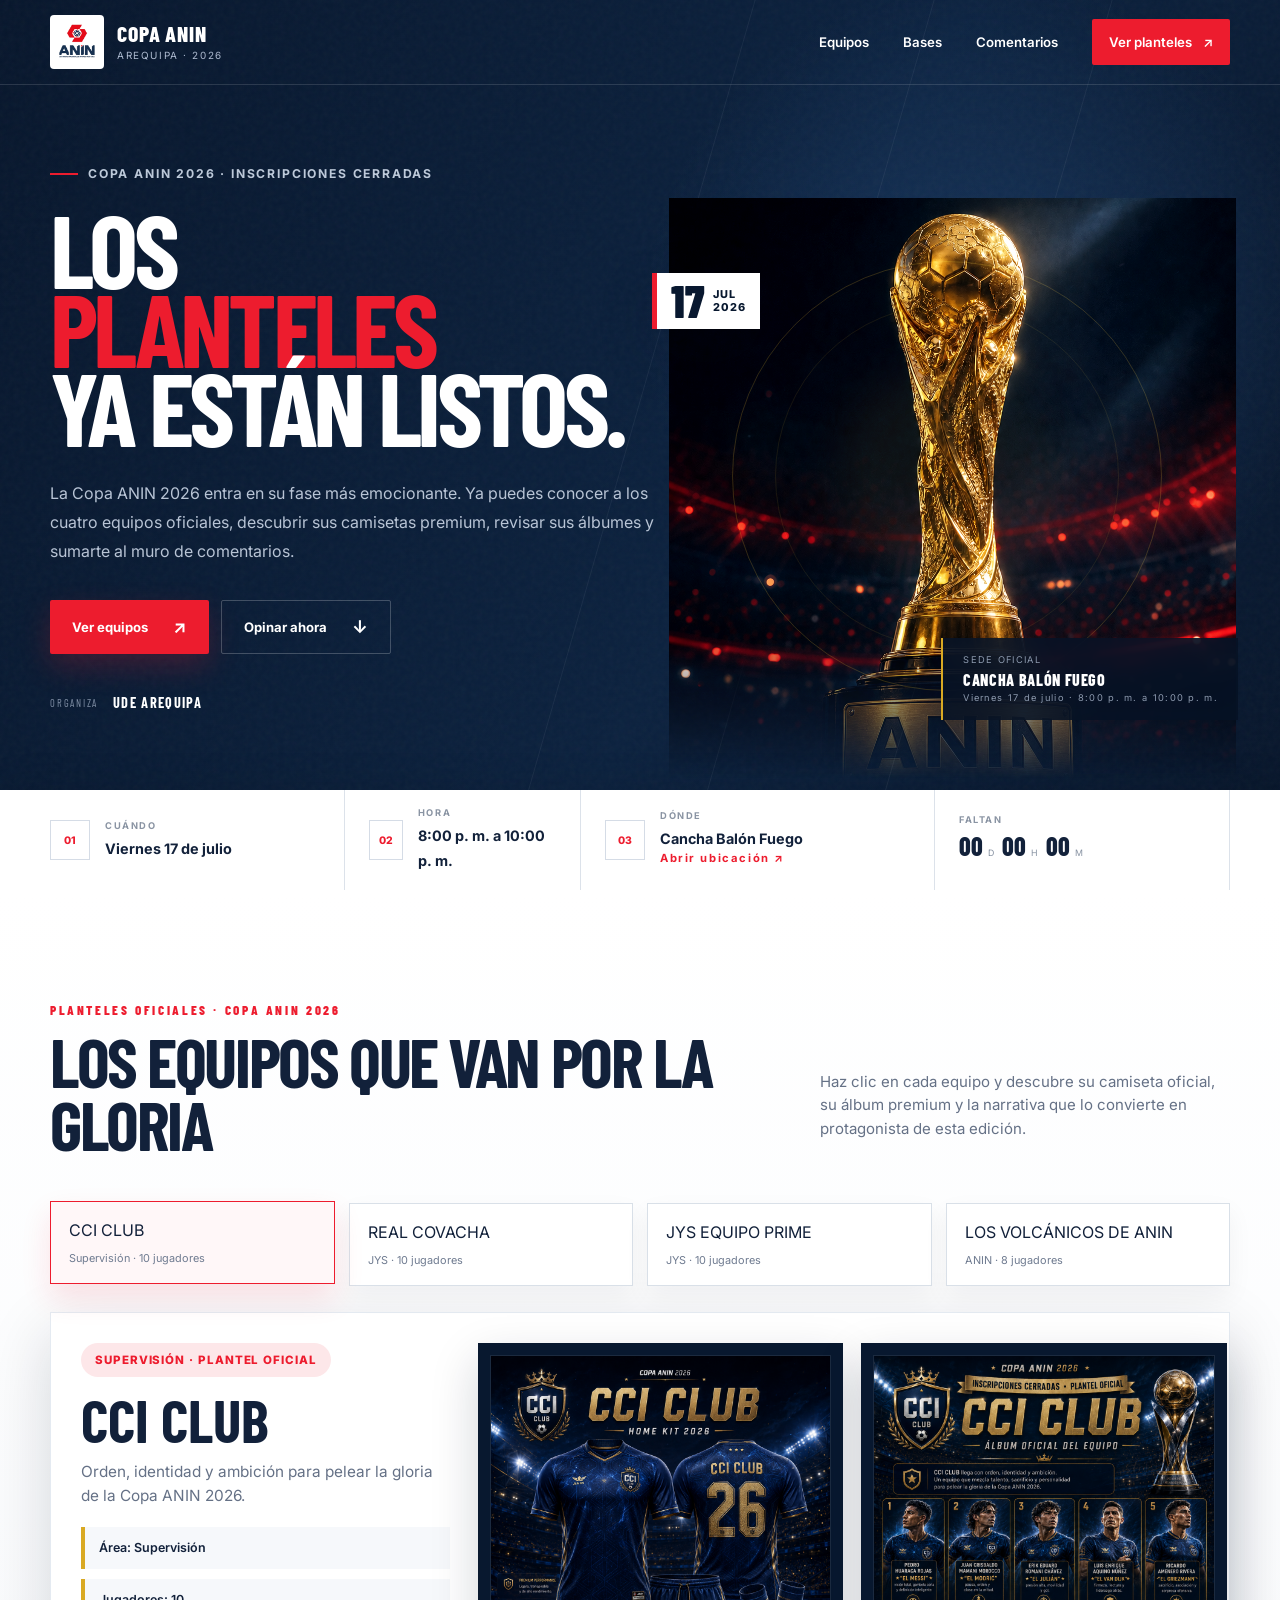
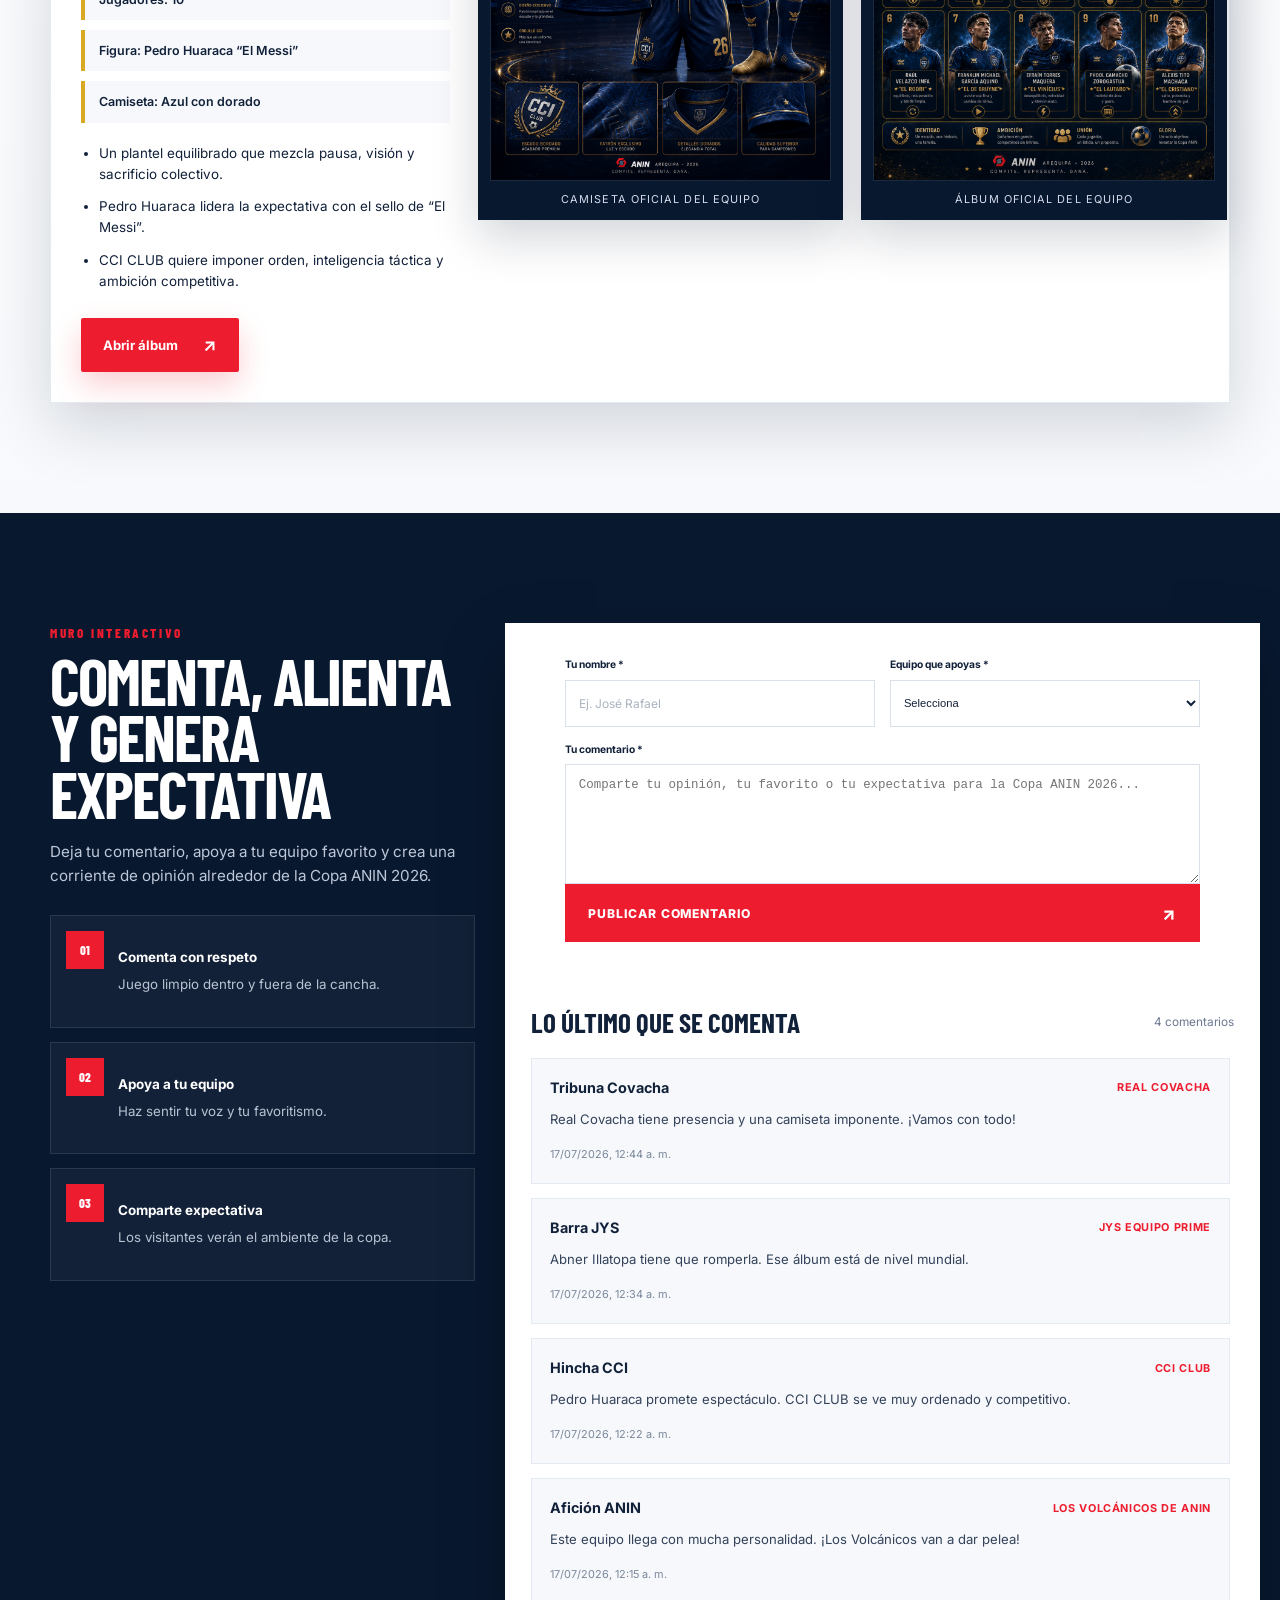
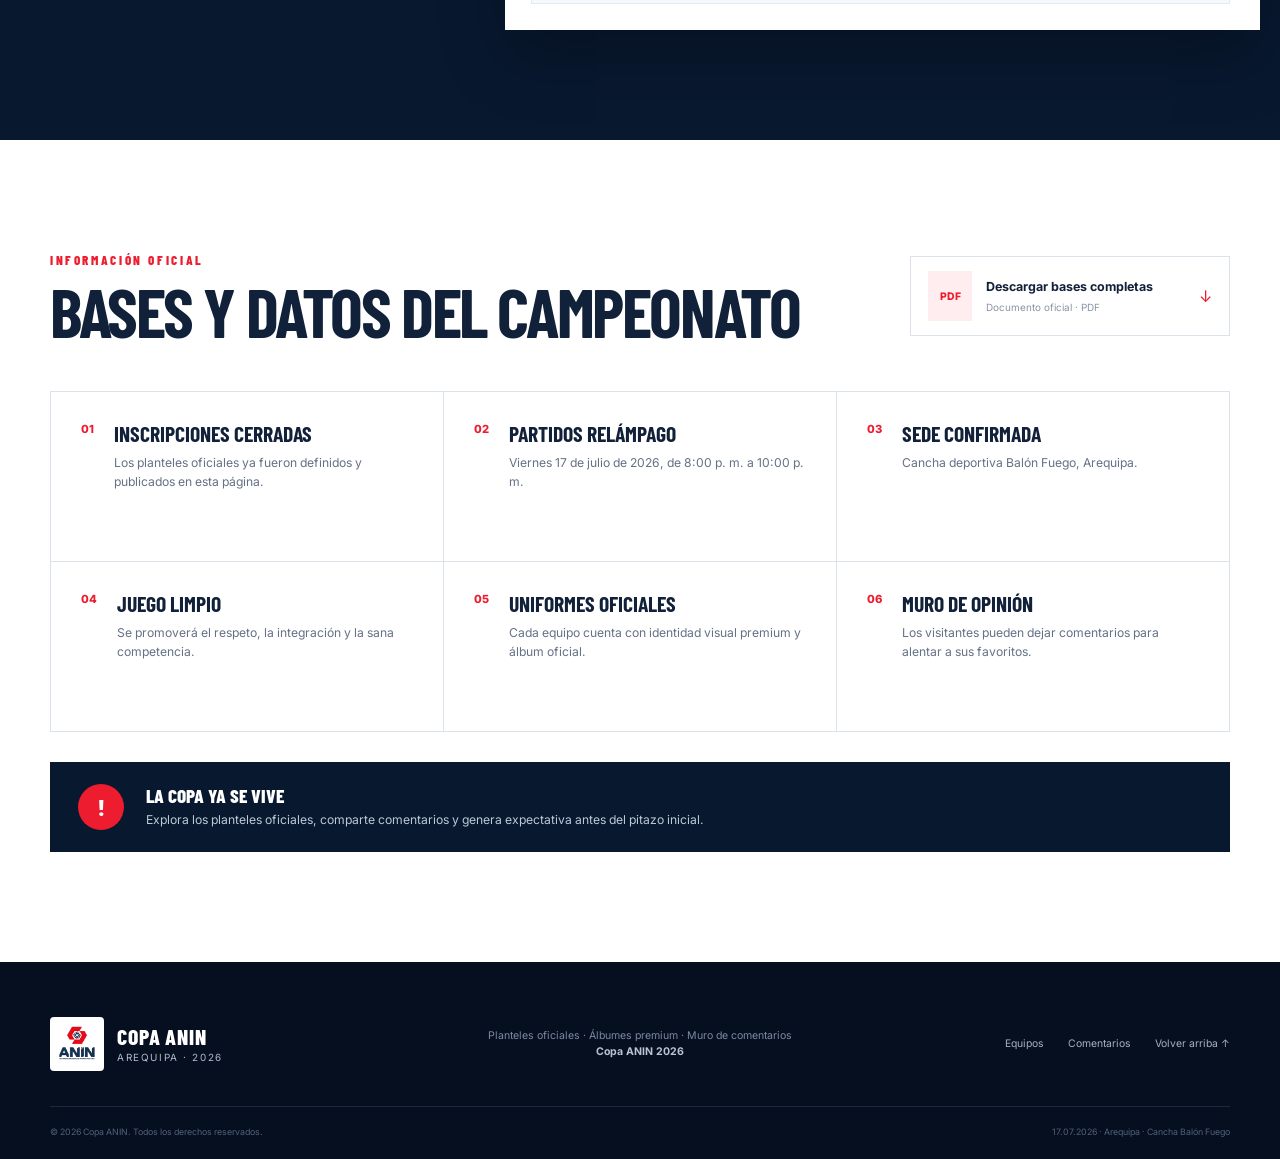
==== commit edd64c3d: "Add files via upload" ====
--- a/index.html
+++ b/index.html
@@ -1,20 +1,19 @@
 <!doctype html>
-<!-- COPA_ANIN_VERSION: 20260716-06 -->
 <html lang="es">
 <head>
   <meta charset="utf-8">
   <meta name="viewport" content="width=device-width, initial-scale=1">
   <meta name="theme-color" content="#08182f">
-  <meta name="description" content="Copa ANIN 2026: fútbol y vóley mixto. Viernes 17 de julio de 2026, de 8:00 p. m. a 10:00 p. m., en la cancha deportiva Balón Fuego, Arequipa.">
-  <meta property="og:title" content="Copa ANIN 2026 · Campeonato Relámpago">
-  <meta property="og:description" content="Cancha Balón Fuego confirmada y reservada: viernes 17 de julio de 2026, de 8:00 p. m. a 10:00 p. m. Inscripciones para fútbol y vóley mixto.">
-  <meta property="og:image" content="assets/images/trofeo-copa-mundial-referencial.png">
-  <title>Copa ANIN 2026 · Inscripciones</title>
+  <meta name="description" content="Copa ANIN 2026 · Planteles oficiales, camisetas premium, álbumes de equipos y muro de comentarios del campeonato.">
+  <meta property="og:title" content="Copa ANIN 2026 · Planteles oficiales">
+  <meta property="og:description" content="Conoce a los cuatro equipos oficiales, sus camisetas, álbumes y el muro de comentarios de la Copa ANIN 2026.">
+  <meta property="og:image" content="assets/images/team-cci-album.png">
+  <title>Copa ANIN 2026 · Planteles Oficiales</title>
   <link rel="icon" href="assets/images/logo-anin.png" type="image/png">
   <link rel="preconnect" href="https://fonts.googleapis.com">
   <link rel="preconnect" href="https://fonts.gstatic.com" crossorigin>
   <link href="https://fonts.googleapis.com/css2?family=Barlow+Condensed:wght@600;700;800;900&family=Inter:wght@400;500;600;700&display=swap" rel="stylesheet">
-  <link rel="stylesheet" href="assets/css/styles.css?v=20260716-06">
+  <link rel="stylesheet" href="assets/css/styles.css?v=album-2026-1">
 </head>
 <body>
   <a class="skip-link" href="#contenido">Ir al contenido</a>
@@ -26,151 +25,147 @@
       </a>
       <button class="menu-toggle" type="button" aria-label="Abrir menú" aria-expanded="false"><span></span><span></span></button>
       <nav class="main-nav" aria-label="Navegación principal">
-        <a href="#disciplinas">Disciplinas</a>
+        <a href="#equipos">Equipos</a>
         <a href="#bases">Bases</a>
-        <a href="#ubicacion">Ubicación</a>
-        <a href="#premio">Premio</a>
-        <a class="nav-cta" href="#inscripcion">Inscribir equipo <span>↗</span></a>
+        <a href="#comentarios">Comentarios</a>
+        <a class="nav-cta" href="#equipos">Ver planteles <span>↗</span></a>
       </nav>
     </div>
   </header>
 
   <main id="contenido">
-    <section class="hero" id="inicio">
+    <section class="hero hero-closed" id="inicio">
       <div class="hero-noise"></div>
       <div class="hero-lines"></div>
       <div class="container hero-grid">
         <div class="hero-copy reveal">
-          <div class="eyebrow"><i></i> Aniversario de ANIN · Edición 2026</div>
-          <h1>LA GLORIA<br><span>SE JUEGA</span><br>EN EQUIPO.</h1>
-          <p>Inscribe a tu equipo y participa del campeonato relámpago que reunirá talento, integración y pasión deportiva.</p>
+          <div class="eyebrow"><i></i> Copa ANIN 2026 · Inscripciones cerradas</div>
+          <h1>LOS<br><span>PLANTELES</span><br>YA ESTÁN LISTOS.</h1>
+          <p>La Copa ANIN 2026 entra en su fase más emocionante. Ya puedes conocer a los cuatro equipos oficiales, descubrir sus camisetas premium, revisar sus álbumes y sumarte al muro de comentarios.</p>
           <div class="hero-actions">
-            <a class="button button-primary" href="#inscripcion">Inscribir a mi equipo <span>↗</span></a>
-            <a class="button button-ghost" href="assets/docs/bases-campeonato-anin-2026.pdf" target="_blank" rel="noopener">Ver bases <span>↓</span></a>
+            <a class="button button-primary" href="#equipos">Ver equipos <span>↗</span></a>
+            <a class="button button-ghost" href="#comentarios">Opinar ahora <span>↓</span></a>
           </div>
           <div class="organizer"><span>Organiza</span><strong>UDE AREQUIPA</strong></div>
         </div>
         <div class="hero-visual reveal delay-1" aria-label="Trofeo referencial del campeonato">
           <div class="date-stamp"><b>17</b><span>JUL<br>2026</span></div>
           <div class="trophy-halo"></div>
-          <img src="assets/images/trofeo-copa-mundial-referencial.png" alt="Trofeo dorado Copa ANIN con placa identificativa">
-          <div class="trophy-tag"><span>PREMIO</span><b>LA COPA TE ESPERA</b><small>Imagen referencial</small></div>
+          <img src="assets/images/trofeo-copa-mundial-referencial.png" alt="Trofeo dorado Copa ANIN">
+          <div class="trophy-tag"><span>SEDE OFICIAL</span><b>CANCHA BALÓN FUEGO</b><small>Viernes 17 de julio · 8:00 p. m. a 10:00 p. m.</small></div>
         </div>
       </div>
       <div class="event-strip">
-        <div class="container event-grid">
-          <div class="event-item"><span class="event-icon">01</span><div><small>CUÁNDO</small><b>Viernes, 17 de julio de 2026</b></div></div>
-          <div class="event-item"><span class="event-icon">02</span><div><small>HORARIO RESERVADO</small><b>8:00 p. m. – 10:00 p. m.</b></div></div>
-          <a class="event-item event-location-link" href="https://maps.app.goo.gl/oDiJbjf8zxkYyega8" target="_blank" rel="noopener"><span class="event-icon">03</span><div><small>NUEVA SEDE CONFIRMADA</small><b>Cancha Balón Fuego</b><span>Abrir mapa ↗</span></div></a>
+        <div class="container event-grid event-grid-4">
+          <div class="event-item"><span class="event-icon">01</span><div><small>CUÁNDO</small><b>Viernes 17 de julio</b></div></div>
+          <div class="event-item"><span class="event-icon">02</span><div><small>HORA</small><b>8:00 p. m. a 10:00 p. m.</b></div></div>
+          <div class="event-item"><span class="event-icon">03</span><div><small>DÓNDE</small><b>Cancha Balón Fuego</b><small><a class="inline-map-link" href="https://maps.app.goo.gl/oDiJbjf8zxkYyega8" target="_blank" rel="noopener">Abrir ubicación ↗</a></small></div></div>
           <div class="event-item countdown-wrap"><small>FALTAN</small><div id="countdown" aria-label="Cuenta regresiva"><b>00</b><em>D</em><b>00</b><em>H</em><b>00</b><em>M</em></div></div>
         </div>
       </div>
     </section>
 
-    <section class="venue-confirmation" id="ubicacion" aria-labelledby="venue-title">
-      <div class="container venue-confirmation-grid reveal">
-        <div class="venue-status"><span>✓</span><div><small>NUEVA SEDE CONFIRMADA Y RESERVADA</small><b id="venue-title">Cancha deportiva Balón Fuego</b><em>Viernes 17 de julio de 2026 · Ya no es frente a Makro.</em></div></div>
-        <div class="venue-time"><small>HORARIO EXCLUSIVO</small><b>8:00 p. m. – 10:00 p. m.</b><span>Presentarse 15 minutos antes.</span></div>
-        <a class="button venue-map-button" href="https://maps.app.goo.gl/oDiJbjf8zxkYyega8" target="_blank" rel="noopener" aria-label="Abrir ubicación oficial de la cancha Balón Fuego en Google Maps">📍 VER CANCHA BALÓN FUEGO <span>↗</span></a>
+    <section class="section teams-hub" id="equipos">
+      <div class="container">
+        <div class="section-heading reveal">
+          <div><span class="kicker">PLANTELES OFICIALES · COPA ANIN 2026</span><h2>LOS EQUIPOS QUE VAN POR LA GLORIA</h2></div>
+          <p>Haz clic en cada equipo y descubre su camiseta oficial, su álbum premium y la narrativa que lo convierte en protagonista de esta edición.</p>
+        </div>
+
+        <div class="team-buttons reveal delay-1" role="tablist" aria-label="Equipos participantes">
+          <button class="team-button is-active" type="button" data-team="cci" role="tab" aria-selected="true">CCI CLUB<small>Supervisión · 10 jugadores</small></button>
+          <button class="team-button" type="button" data-team="real" role="tab" aria-selected="false">REAL COVACHA<small>JYS · 10 jugadores</small></button>
+          <button class="team-button" type="button" data-team="jys" role="tab" aria-selected="false">JYS EQUIPO PRIME<small>JYS · 10 jugadores</small></button>
+          <button class="team-button" type="button" data-team="anin" role="tab" aria-selected="false">LOS VOLCÁNICOS DE ANIN<small>ANIN · 8 jugadores</small></button>
+        </div>
+
+        <article class="team-showcase reveal" id="team-showcase" aria-live="polite">
+          <div class="team-showcase-copy">
+            <span class="team-badge" id="team-league">Plantel oficial</span>
+            <h3 id="team-title">CCI CLUB</h3>
+            <p class="team-lead" id="team-lead">Orden, identidad y ambición para pelear la gloria de la Copa ANIN 2026.</p>
+            <div class="team-meta" id="team-meta"></div>
+            <ul class="team-highlights" id="team-highlights"></ul>
+            <div class="team-cta-row">
+              <a class="button button-primary" id="team-album-link" href="assets/images/team-cci-album.png" target="_blank" rel="noopener">Abrir álbum <span>↗</span></a>
+              <a class="button button-ghost team-jersey-link" id="team-jersey-link" href="assets/images/team-cci-jersey.png" target="_blank" rel="noopener">Ver camiseta <span>↗</span></a>
+            </div>
+          </div>
+          <div class="team-showcase-media">
+            <figure class="team-card-media"><img id="team-jersey-image" src="assets/images/team-cci-jersey.png" alt="Camiseta oficial de CCI Club"><figcaption>Camiseta oficial del equipo</figcaption></figure>
+            <figure class="team-card-media"><img id="team-album-image" src="assets/images/team-cci-album.png" alt="Álbum oficial de CCI Club"><figcaption>Álbum oficial del equipo</figcaption></figure>
+          </div>
+        </article>
       </div>
     </section>
 
-    <section class="section disciplines" id="disciplinas">
-      <div class="container">
-        <div class="section-heading reveal">
-          <div><span class="kicker">DOS DISCIPLINAS · UNA SOLA COPA</span><h2>ELIGE TU CANCHA</h2></div>
-          <p>Forma tu equipo, designa a un delegado y prepárate para una noche de eliminación directa.</p>
+    <section class="section comments-section" id="comentarios">
+      <div class="container comments-grid">
+        <div class="comments-intro reveal">
+          <span class="kicker">MURO INTERACTIVO</span>
+          <h2>COMENTA, ALIENTA Y GENERA EXPECTATIVA</h2>
+          <p>Deja tu comentario, apoya a tu equipo favorito y crea una corriente de opinión alrededor de la Copa ANIN 2026.</p>
+          <div class="comment-guidelines">
+            <div><span>01</span><p><b>Comenta con respeto</b><small>Juego limpio dentro y fuera de la cancha.</small></p></div>
+            <div><span>02</span><p><b>Apoya a tu equipo</b><small>Haz sentir tu voz y tu favoritismo.</small></p></div>
+            <div><span>03</span><p><b>Comparte expectativa</b><small>Los visitantes verán el ambiente de la copa.</small></p></div>
+          </div>
         </div>
-        <div class="discipline-grid">
-          <article class="discipline-card football reveal">
-            <div class="card-index">01</div><div class="sport-orb">⚽</div>
-            <div class="card-content"><span>MODALIDAD</span><h3>FÚTBOL</h3><p>Partidos de 30 minutos, llaves por sorteo y eliminación directa hasta coronar al campeón.</p><ul><li>15 min por tiempo</li><li>El ganador continúa</li></ul><button class="text-link choose-sport" data-sport="Fútbol">Inscribir en fútbol <span>↗</span></button></div>
-          </article>
-          <article class="discipline-card volleyball reveal delay-1">
-            <div class="card-index">02</div><div class="sport-orb">🏐</div>
-            <div class="card-content"><span>MODALIDAD</span><h3>VÓLEY MIXTO</h3><p>Competencia inclusiva para equipos mixtos. El formato final se ajustará al número de inscritos.</p><ul><li>Equipos mixtos</li><li>Llaves eliminatorias</li></ul><button class="text-link choose-sport" data-sport="Vóley mixto">Inscribir en vóley <span>↗</span></button></div>
-          </article>
+        <div class="comments-shell reveal delay-1">
+          <form id="comments-form" class="comments-form" novalidate>
+            <div class="field-grid">
+              <label class="field"><span>Tu nombre *</span><input type="text" name="author" maxlength="60" placeholder="Ej. José Rafael"></label>
+              <label class="field"><span>Equipo que apoyas *</span>
+                <select name="team">
+                  <option value="">Selecciona</option>
+                  <option value="CCI CLUB">CCI CLUB</option>
+                  <option value="REAL COVACHA">REAL COVACHA</option>
+                  <option value="JYS EQUIPO PRIME">JYS EQUIPO PRIME</option>
+                  <option value="LOS VOLCÁNICOS DE ANIN">LOS VOLCÁNICOS DE ANIN</option>
+                </select>
+              </label>
+              <label class="field full"><span>Tu comentario *</span><textarea name="message" rows="5" maxlength="280" placeholder="Comparte tu opinión, tu favorito o tu expectativa para la Copa ANIN 2026..."></textarea></label>
+            </div>
+            <div class="form-message" id="comment-message" role="alert"></div>
+            <button class="submit-button" type="submit"><span>PUBLICAR COMENTARIO</span><i>↗</i></button>
+          </form>
+          <div class="comments-feed-head">
+            <h3>Lo último que se comenta</h3>
+            <span id="comment-count">0 comentarios</span>
+          </div>
+          <div id="comments-list" class="comments-list"></div>
         </div>
-      </div>
-    </section>
-
-    <section class="format-section">
-      <div class="container format-grid">
-        <div class="format-copy reveal"><span class="kicker light">FORMATO DEL TORNEO</span><h2>GANA.<br>AVANZA.<br><i>REPITE.</i></h2><p>Las llaves se definirán por sorteo según los equipos inscritos. No hay margen: cada partido abre el camino hacia la final.</p><a href="#bases" class="button button-light">Conocer las reglas <span>↓</span></a></div>
-        <div class="bracket reveal delay-1" aria-label="Esquema de eliminación directa">
-          <div class="bracket-labels"><span>RONDA INICIAL</span><span>SEMIFINAL</span><span>FINAL</span></div>
-          <div class="bracket-field">
-            <div class="round round-1"><div>Equipo A</div><div>Equipo B</div><div>Equipo C</div><div>Equipo D</div></div>
-            <div class="round round-2"><div>Ganador 1</div><div>Ganador 2</div></div>
-            <div class="round round-3"><div><span>★</span> CAMPEÓN</div></div>
-          </div>
-          <p class="bracket-note">* Esquema referencial. Las llaves finales dependerán del número de equipos.</p>
-        </div>
-      </div>
-    </section>
-
-    <section class="section prize" id="premio">
-      <div class="container prize-grid">
-        <div class="prize-image reveal"><img src="assets/images/trofeo-copa-mundial-referencial.png" alt="Copa ANIN dorada referencial"><span>IMAGEN REFERENCIAL</span></div>
-        <div class="prize-copy reveal delay-1"><span class="kicker">EL OBJETIVO</span><h2>LEVANTA<br>LA COPA.</h2><p class="lead">La competencia pasa. El orgullo de representar a tu equipo permanece.</p><div class="prize-rule"></div><p>El equipo campeón recibirá el trofeo conmemorativo del Campeonato Relámpago ANIN 2026.</p><a href="#inscripcion" class="button button-dark">Vamos por la copa <span>↗</span></a></div>
       </div>
     </section>
 
     <section class="section rules" id="bases">
       <div class="container">
-        <div class="rules-header reveal"><div><span class="kicker">ANTES DE ENTRAR A LA CANCHA</span><h2>BASES DEL CAMPEONATO</h2></div><a class="pdf-card" href="assets/docs/bases-campeonato-anin-2026.pdf" target="_blank" rel="noopener"><span class="pdf-icon">PDF</span><div><b>Descargar bases completas</b><small>Documento oficial · PDF</small></div><i>↓</i></a></div>
+        <div class="rules-header reveal">
+          <div><span class="kicker">INFORMACIÓN OFICIAL</span><h2>BASES Y DATOS DEL CAMPEONATO</h2></div>
+          <a class="pdf-card" href="assets/docs/bases-campeonato-anin-2026.pdf" target="_blank" rel="noopener"><span class="pdf-icon">PDF</span><div><b>Descargar bases completas</b><small>Documento oficial · PDF</small></div><i>↓</i></a>
+        </div>
         <div class="rules-grid">
-          <article class="rule-card reveal"><span>01</span><div><h3>Eliminación directa</h3><p>Quien gana continúa. Semifinales y final se juegan a partido único.</p></div></article>
-          <article class="rule-card reveal delay-1"><span>02</span><div><h3>30 minutos de juego</h3><p>Dos tiempos de 15 minutos cada uno para los encuentros de fútbol.</p></div></article>
-          <article class="rule-card reveal"><span>03</span><div><h3>Llaves por sorteo</h3><p>El cuadro se arma según la relación final de equipos inscritos.</p></div></article>
-          <article class="rule-card reveal delay-1"><span>04</span><div><h3>Puntualidad obligatoria</h3><p>Presentación 15 minutos antes. Tolerancia máxima de 5 minutos.</p></div></article>
-          <article class="rule-card reveal"><span>05</span><div><h3>Juego limpio</h3><p>Respeto absoluto a rivales, árbitros, organización y público.</p></div></article>
-          <article class="rule-card reveal delay-1"><span>06</span><div><h3>Empate en fútbol</h3><p>Tres penales por equipo y, de persistir, ejecución alternada.</p></div></article>
+          <article class="rule-card reveal"><span>01</span><div><h3>Inscripciones cerradas</h3><p>Los planteles oficiales ya fueron definidos y publicados en esta página.</p></div></article>
+          <article class="rule-card reveal delay-1"><span>02</span><div><h3>Partidos relámpago</h3><p>Viernes 17 de julio de 2026, de 8:00 p. m. a 10:00 p. m.</p></div></article>
+          <article class="rule-card reveal"><span>03</span><div><h3>Sede confirmada</h3><p>Cancha deportiva Balón Fuego, Arequipa.</p></div></article>
+          <article class="rule-card reveal delay-1"><span>04</span><div><h3>Juego limpio</h3><p>Se promoverá el respeto, la integración y la sana competencia.</p></div></article>
+          <article class="rule-card reveal"><span>05</span><div><h3>Uniformes oficiales</h3><p>Cada equipo cuenta con identidad visual premium y álbum oficial.</p></div></article>
+          <article class="rule-card reveal delay-1"><span>06</span><div><h3>Muro de opinión</h3><p>Los visitantes pueden dejar comentarios para alentar a sus favoritos.</p></div></article>
         </div>
-        <div class="rules-callout reveal"><div class="alert-mark">!</div><div><b>La puntualidad también juega</b><p>Todos los equipos deben estar acreditados y listos 15 minutos antes de su partido. La tolerancia máxima será de 5 minutos.</p></div></div>
-      </div>
-    </section>
-
-    <section class="registration" id="inscripcion">
-      <div class="container registration-grid">
-        <div class="registration-intro reveal"><span class="kicker light">INSCRIPCIONES ABIERTAS</span><h2>ARMA TU<br>EQUIPO.</h2><p>Completa los datos del delegado y registra a tus jugadores. Al confirmar, la aplicación abrirá WhatsApp con toda la inscripción dirigida al número oficial 942 899 919.</p><div class="step-list"><div><span>1</span><p><b>Elige la disciplina</b><small>Fútbol o vóley mixto</small></p></div><div><span>2</span><p><b>Registra al equipo</b><small>Delegado y participantes</small></p></div><div><span>3</span><p><b>Confirma tu inscripción</b><small>Guarda tu código de registro</small></p></div></div><div class="contact-note"><span>☎</span><p><small>WHATSAPP DE INSCRIPCIONES</small><b>942 899 919</b></p></div><a class="registration-venue-link" href="https://maps.app.goo.gl/oDiJbjf8zxkYyega8" target="_blank" rel="noopener"><span>📍</span><p><small>CANCHA BALÓN FUEGO</small><b>Nueva ubicación · 17 de julio · 8:00 p. m. a 10:00 p. m.</b></p><i>↗</i></a></div>
-        <div class="form-shell reveal delay-1">
-          <div class="form-top"><span>FORMULARIO DE INSCRIPCIÓN</span><small><i></i> Cupos disponibles</small></div>
-          <form id="registration-form" novalidate>
-            <fieldset><legend>1. Disciplina</legend><div class="sport-selector"><label><input type="radio" name="sport" value="Fútbol" checked><span><b>⚽ Fútbol</b><small>Eliminación directa</small></span></label><label><input type="radio" name="sport" value="Vóley mixto"><span><b>🏐 Vóley mixto</b><small>Equipos mixtos</small></span></label></div></fieldset>
-            <fieldset><legend>2. Datos del equipo</legend><div class="field-grid"><label class="field full"><span>Nombre del equipo *</span><input name="teamName" type="text" placeholder="Ej. Los Constructores" autocomplete="organization" required maxlength="60"><small class="error"></small></label><label class="field"><span>Área / institución</span><input name="organization" type="text" placeholder="Ej. UDE Arequipa" maxlength="80"></label><label class="field"><span>Color de camiseta *</span><input name="jersey" type="text" placeholder="Ej. Azul marino" required maxlength="40"><small class="error"></small></label></div></fieldset>
-            <fieldset><legend>3. Datos del delegado</legend><div class="field-grid"><label class="field full"><span>Nombres y apellidos *</span><input name="delegate" type="text" placeholder="Nombre completo" autocomplete="name" required maxlength="80"><small class="error"></small></label><label class="field"><span>Celular / WhatsApp *</span><input name="phone" type="tel" placeholder="999 999 999" autocomplete="tel" inputmode="numeric" required maxlength="15"><small class="error"></small></label><label class="field"><span>Correo electrónico *</span><input name="email" type="email" placeholder="nombre@correo.com" autocomplete="email" required maxlength="100"><small class="error"></small></label></div></fieldset>
-            <fieldset><div class="players-title"><legend>4. Jugadores</legend><span id="player-count">6 registrados</span></div><p class="field-help">Registra como mínimo 6 participantes. Puedes añadir más integrantes.</p><div id="players-list" class="players-list"></div><button type="button" class="add-player" id="add-player"><span>+</span> Añadir jugador</button></fieldset>
-            <label class="consent"><input type="checkbox" name="consent" required><span></span><p>Declaro que los datos son correctos, que los participantes conocen las <a href="assets/docs/bases-campeonato-anin-2026.pdf" target="_blank">bases del campeonato</a> y aceptan participar bajo su responsabilidad.</p></label>
-            <div class="form-message" id="form-message" role="alert"></div>
-            <button class="submit-button" type="submit"><span>ENVIAR INSCRIPCIÓN POR WHATSAPP</span><i>↗</i></button><p class="central-note">Al pulsar el botón se abrirá WhatsApp. Para concluir, el delegado debe presionar <strong>Enviar</strong>. La organización recibirá el equipo completo en el 942 899 919.</p>
-            <p class="form-privacy">Tus datos se utilizarán únicamente para la organización del campeonato.</p>
-          </form>
-        </div>
+        <div class="rules-callout reveal"><div class="alert-mark">!</div><div><b>La copa ya se vive</b><p>Explora los planteles oficiales, comparte comentarios y genera expectativa antes del pitazo inicial.</p></div></div>
       </div>
     </section>
   </main>
 
-  <footer><div class="container footer-grid"><a class="brand footer-brand" href="#inicio"><span class="brand-mark"><img src="assets/images/logo-anin.png" alt="ANIN"></span><span><b>COPA ANIN</b><small>Arequipa · 2026</small></span></a><p>Campeonato Relámpago por Aniversario de ANIN<br><strong>Organiza: UDE Arequipa</strong></p><div class="footer-links"><a href="#bases">Bases</a><a href="#ubicacion">Ubicación</a><a href="#inscripcion">Inscripción</a><a href="#inicio">Volver arriba ↑</a></div></div><div class="container footer-bottom"><span>© 2026 Copa ANIN. Todos los derechos reservados.</span><span>17.07.2026 · Arequipa</span></div></footer>
+  <footer>
+    <div class="container footer-grid">
+      <a class="brand footer-brand" href="#inicio"><span class="brand-mark"><img src="assets/images/logo-anin.png" alt="ANIN"></span><span><b>COPA ANIN</b><small>Arequipa · 2026</small></span></a>
+      <p>Planteles oficiales · Álbumes premium · Muro de comentarios<br><strong>Copa ANIN 2026</strong></p>
+      <div class="footer-links"><a href="#equipos">Equipos</a><a href="#comentarios">Comentarios</a><a href="#inicio">Volver arriba ↑</a></div>
+    </div>
+    <div class="container footer-bottom"><span>© 2026 Copa ANIN. Todos los derechos reservados.</span><span>17.07.2026 · Arequipa · Cancha Balón Fuego</span></div>
+  </footer>
 
-  <div class="modal" id="success-modal" aria-hidden="true" role="dialog" aria-modal="true" aria-labelledby="modal-title"><div class="modal-backdrop"></div><div class="modal-card"><button class="modal-close" type="button" aria-label="Cerrar">×</button><div class="success-icon">✓</div><span class="kicker" id="modal-status">ENVÍO POR WHATSAPP</span><h2 id="modal-title">INSCRIPCIÓN<br>LISTA PARA ENVIAR</h2><p id="modal-description">WhatsApp debe abrirse con todos los datos. Presiona Enviar para completar la inscripción.</p><div class="registration-code"><small>CÓDIGO DE INSCRIPCIÓN</small><b id="registration-code">ANIN-0000</b></div><a class="button whatsapp-button" id="whatsapp-confirmation" href="#" target="_blank" rel="noopener">ENVIAR AL WHATSAPP 942 899 919 <span>↗</span></a><button class="button button-dark modal-done" type="button">Cerrar</button></div></div>
-
-  <template id="player-template"><div class="player-row"><span class="player-number">01</span><label class="field"><span>Nombre completo *</span><input type="text" data-field="name" placeholder="Nombres y apellidos" required maxlength="80"><small class="error"></small></label><label class="field dni-field"><span>DNI *</span><input type="text" data-field="dni" placeholder="8 dígitos" required inputmode="numeric" maxlength="8"><small class="error"></small></label><label class="field gender-field"><span>Género *</span><select data-field="gender" required><option value="">Elegir</option><option value="Femenino">Femenino</option><option value="Masculino">Masculino</option></select><small class="error"></small></label><button type="button" class="remove-player" aria-label="Eliminar jugador">×</button></div></template>
-
-  <script>
-    // Limpieza preventiva de un Service Worker antiguo registrado únicamente en Copa_ANIN.
-    if ("serviceWorker" in navigator) {
-      navigator.serviceWorker.getRegistrations().then((registrations) => {
-        registrations.forEach((registration) => {
-          if (registration.scope.includes("/Copa_ANIN/")) {
-            registration.unregister();
-          }
-        });
-      }).catch(() => {});
-    }
-  </script>
-
-  <script src="assets/js/config.js?v=20260716-06"></script>
-  <script src="assets/js/app.js?v=20260716-06"></script>
+  <script src="assets/js/app.js?v=album-2026-1"></script>
 </body>
 </html>
--- a/assets/css/styles.css
+++ b/assets/css/styles.css
@@ -16,39 +16,50 @@
 .field select{display:block;width:100%;height:47px;border:1px solid #d9e0e8;background:#fff;padding:0 9px;color:var(--ink);outline:none;font-size:.7rem;transition:.2s}.field select:focus{border-color:var(--blue);box-shadow:0 0 0 3px rgba(23,55,94,.08)}.field select.invalid{border-color:var(--red);background:#fffafa}.player-row{grid-template-columns:32px minmax(170px,1fr) 115px 105px 28px}.player-row .field select{height:41px}.gender-field{min-width:0}
 @media (max-width:760px){.player-row{grid-template-columns:25px 1fr 28px}.player-row .dni-field,.player-row .gender-field{grid-column:2}.remove-player{grid-column:3;grid-row:1}}
 
-/* Registro central y WhatsApp */
-.central-note {
-  margin: 12px 0 0;
-  color: rgba(255,255,255,.68);
-  font-size: .78rem;
-  line-height: 1.5;
-  text-align: center;
-}
-.whatsapp-button {
-  display: flex;
-  width: 100%;
-  margin-top: 18px;
-  justify-content: center;
-  gap: 10px;
-  background: #128c4b;
-  color: #fff;
-  border: 0;
-  text-decoration: none;
-}
-.whatsapp-button:hover,
-.whatsapp-button:focus-visible {
-  background: #0d743d;
-  color: #fff;
-}
-.modal-card .modal-done {
-  width: 100%;
-  margin-top: 10px;
-}
-
-
-/* Cancha confirmada y ubicación */
-.event-location-link{color:var(--ink);text-decoration:none;transition:.2s;background:#f8fafc}.event-location-link:hover,.event-location-link:focus-visible{background:#fff2f3;color:var(--red)}.event-location-link div>span{display:block;margin-top:4px;font-size:.57rem;font-weight:700;color:var(--red);letter-spacing:.04em}.venue-confirmation{background:var(--red);color:#fff;padding:22px 0;position:relative;z-index:3}.venue-confirmation-grid{display:grid;grid-template-columns:1.2fr .9fr auto;gap:28px;align-items:center}.venue-status{display:flex;align-items:center;gap:15px}.venue-status>span{display:grid;place-items:center;width:44px;height:44px;border-radius:50%;background:#fff;color:var(--red);font-size:1.15rem;font-weight:900}.venue-status small,.venue-time small{display:block;font-size:.56rem;letter-spacing:.16em;color:rgba(255,255,255,.72);margin-bottom:4px}.venue-status b,.venue-time b{display:block;font:800 1.05rem var(--display);letter-spacing:.02em}.venue-time span{display:block;font-size:.62rem;color:rgba(255,255,255,.78);margin-top:3px}.venue-map-button{background:#fff;color:var(--navy);white-space:nowrap;box-shadow:0 8px 24px rgba(0,0,0,.12)}.venue-map-button:hover,.venue-map-button:focus-visible{background:var(--navy);color:#fff}.registration-venue-link{display:flex;align-items:center;gap:12px;margin-top:16px;padding:15px 16px;border:1px solid #2a3c56;color:#fff;text-decoration:none;transition:.2s}.registration-venue-link:hover,.registration-venue-link:focus-visible{background:#152b48;border-color:#536984}.registration-venue-link>span{font-size:1.1rem}.registration-venue-link p{margin:0;flex:1}.registration-venue-link small,.registration-venue-link b{display:block}.registration-venue-link small{font-size:.53rem;letter-spacing:.13em;color:#8292a9}.registration-venue-link b{font-size:.67rem;margin-top:3px}.registration-venue-link i{font-style:normal;color:#ff6976}.central-note{color:#697589}
-@media (max-width:980px){.venue-confirmation-grid{grid-template-columns:1fr 1fr}.venue-map-button{grid-column:1/-1;width:100%}}
-@media (max-width:760px){.venue-confirmation{padding:24px 0}.venue-confirmation-grid{grid-template-columns:1fr;gap:18px}.venue-map-button{grid-column:auto;white-space:normal;text-align:center}.event-location-link{padding-top:14px!important;padding-bottom:14px!important}.venue-status b,.venue-time b{font-size:1rem}}
-
-.venue-status em{display:block;margin-top:4px;color:#5f6d80;font-style:normal;font-size:.72rem;font-weight:600}.event-location-link b{display:block}.event-location-link span:last-child{display:block;margin-top:3px;color:var(--red);font-size:.68rem;font-weight:700}
+/* --- Copa ANIN 2026 · actualización planteles oficiales --- */
+.hero-closed .hero-copy p{max-width:620px}
+.event-grid-4 .event-item small .inline-map-link,.inline-map-link{font-size:.7rem;color:var(--red);font-weight:700}
+.inline-map-link:hover{text-decoration:underline}
+.teams-hub{background:linear-gradient(180deg,#ffffff 0%,#f7f9fc 100%)}
+.team-buttons{display:grid;grid-template-columns:repeat(4,1fr);gap:14px;margin-bottom:26px}
+.team-button{border:1px solid #d9e0e8;background:#fff;padding:16px 18px;text-align:left;color:var(--ink);transition:.2s;box-shadow:0 10px 24px rgba(5,18,38,.05)}
+.team-button small{display:block;margin-top:7px;color:#6f7b90;font-size:.68rem}
+.team-button:hover,.team-button.is-active{border-color:var(--red);box-shadow:0 14px 30px rgba(237,28,46,.12);transform:translateY(-2px)}
+.team-button.is-active{background:#fff7f8}
+.team-showcase{display:grid;grid-template-columns:33% 67%;gap:28px;background:#fff;border:1px solid #e4eaf1;box-shadow:var(--shadow);padding:30px}
+.team-badge{display:inline-flex;align-items:center;min-height:34px;padding:0 14px;background:rgba(237,28,46,.1);color:var(--red);font:800 .72rem var(--body);letter-spacing:.08em;text-transform:uppercase;border-radius:999px}
+.team-showcase-copy h3{font-size:3.7rem;line-height:.9;margin:16px 0 14px}
+.team-lead{font-size:.96rem;color:var(--muted);margin:0 0 20px}
+.team-meta{display:grid;gap:10px;margin-bottom:20px}
+.team-meta span{display:flex;align-items:center;gap:10px;padding:11px 14px;background:#f6f8fb;border-left:4px solid var(--gold);font-size:.78rem;font-weight:600}
+.team-highlights{margin:0;padding-left:18px;color:var(--ink)}
+.team-highlights li{margin-bottom:12px;font-size:.84rem}
+.team-cta-row{display:flex;gap:12px;flex-wrap:wrap;margin-top:26px}
+.team-showcase-media{display:grid;grid-template-columns:1fr 1fr;gap:18px;align-items:start}
+.team-card-media{margin:0;background:#08182f;padding:12px;color:#fff;box-shadow:0 18px 44px rgba(8,24,47,.18)}
+.team-card-media img{width:100%;height:auto;display:block;border:1px solid rgba(255,255,255,.08)}
+.team-card-media figcaption{text-align:center;font-size:.68rem;letter-spacing:.1em;text-transform:uppercase;color:#d4dced;padding-top:10px}
+.comments-section{background:#08182f;color:#fff}
+.comments-grid{display:grid;grid-template-columns:36% 64%;gap:30px;align-items:start}
+.comments-intro h2{font-size:4rem;line-height:.88;letter-spacing:-.03em;margin:0 0 18px}
+.comments-intro>p{color:#bdc7d7;max-width:420px;font-size:.95rem}
+.comment-guidelines{display:grid;gap:14px;margin-top:28px}
+.comment-guidelines>div{display:flex;gap:14px;padding:15px;border:1px solid rgba(255,255,255,.1);background:rgba(255,255,255,.04)}
+.comment-guidelines span{display:grid;place-items:center;min-width:38px;height:38px;background:var(--red);font:800 .8rem var(--display)}
+.comment-guidelines b{display:block;font-size:.84rem;margin-bottom:3px}
+.comment-guidelines small{color:#b8c3d3}
+.comments-shell{background:#fff;color:var(--ink);padding:26px;box-shadow:0 26px 60px rgba(0,0,0,.25)}
+.comments-form textarea{display:block;width:100%;border:1px solid #d9e0e8;background:#fff;padding:13px;color:var(--ink);outline:none;font-size:.78rem;resize:vertical;min-height:120px;transition:.2s}
+.comments-form textarea:focus{border-color:var(--blue);box-shadow:0 0 0 3px rgba(23,55,94,.08)}
+.comments-feed-head{display:flex;align-items:center;justify-content:space-between;margin:24px 0 14px}
+.comments-feed-head h3{font-size:1.7rem}
+.comments-feed-head span{font-size:.74rem;color:#6c7890}
+.comments-list{display:grid;gap:14px;max-height:760px;overflow:auto;padding-right:4px}
+.comment-card{background:#f6f8fb;border:1px solid #e3eaf2;padding:18px}
+.comment-card-head{display:flex;align-items:center;justify-content:space-between;gap:14px;margin-bottom:10px}
+.comment-card-head strong{font-size:.9rem}
+.comment-card-head span{font-size:.68rem;color:var(--red);font-weight:700;text-transform:uppercase;letter-spacing:.06em}
+.comment-card p{margin:0 0 10px;color:#33425a;font-size:.82rem;line-height:1.6}
+.comment-card small{color:#7a879b;font-size:.68rem}
+@media (max-width:980px){.team-buttons{grid-template-columns:repeat(2,1fr)}.team-showcase{grid-template-columns:1fr}.comments-grid{grid-template-columns:1fr}.comments-intro h2{font-size:3.3rem}}
+@media (max-width:760px){.team-buttons{grid-template-columns:1fr}.team-showcase{padding:20px}.team-showcase-copy h3{font-size:3rem}.team-showcase-media{grid-template-columns:1fr}.team-cta-row{flex-direction:column}.team-cta-row .button{width:100%}.comments-shell{padding:18px}.comments-feed-head{display:block}.comments-feed-head span{display:block;margin-top:6px}}
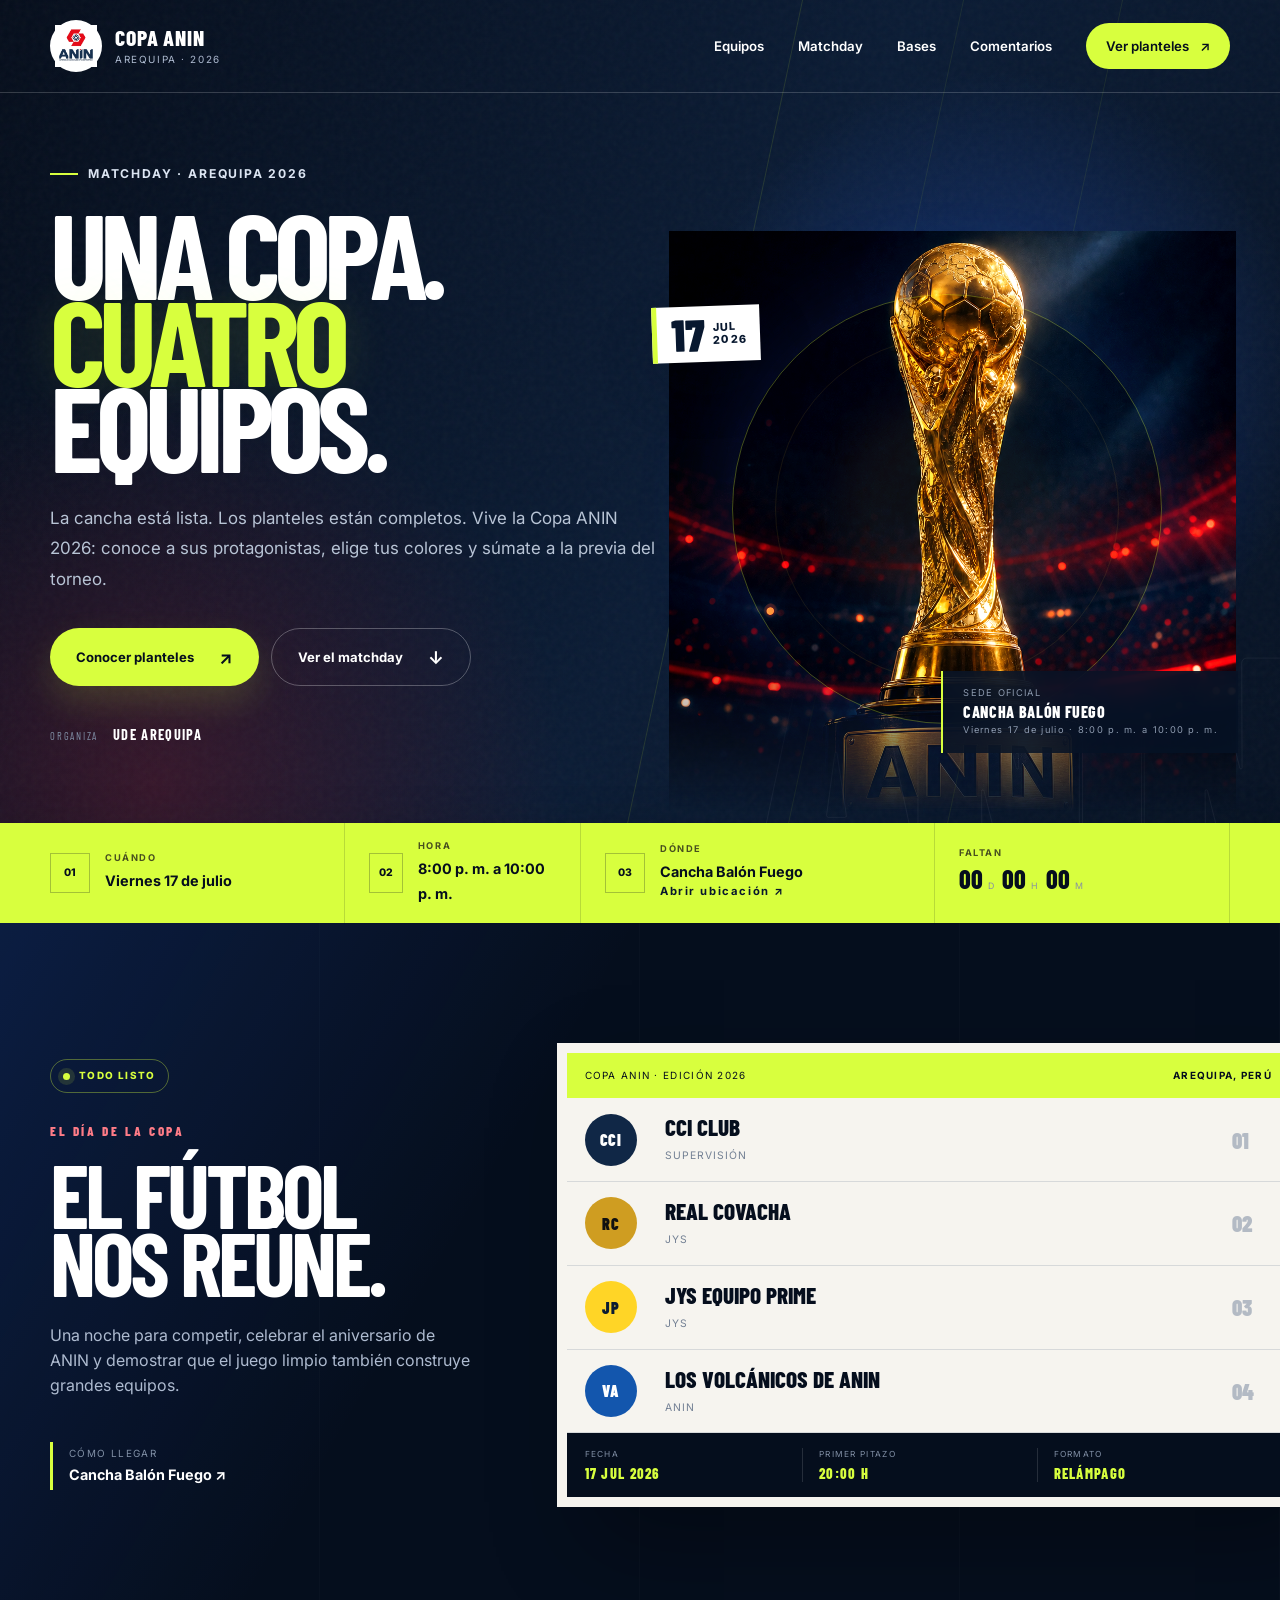
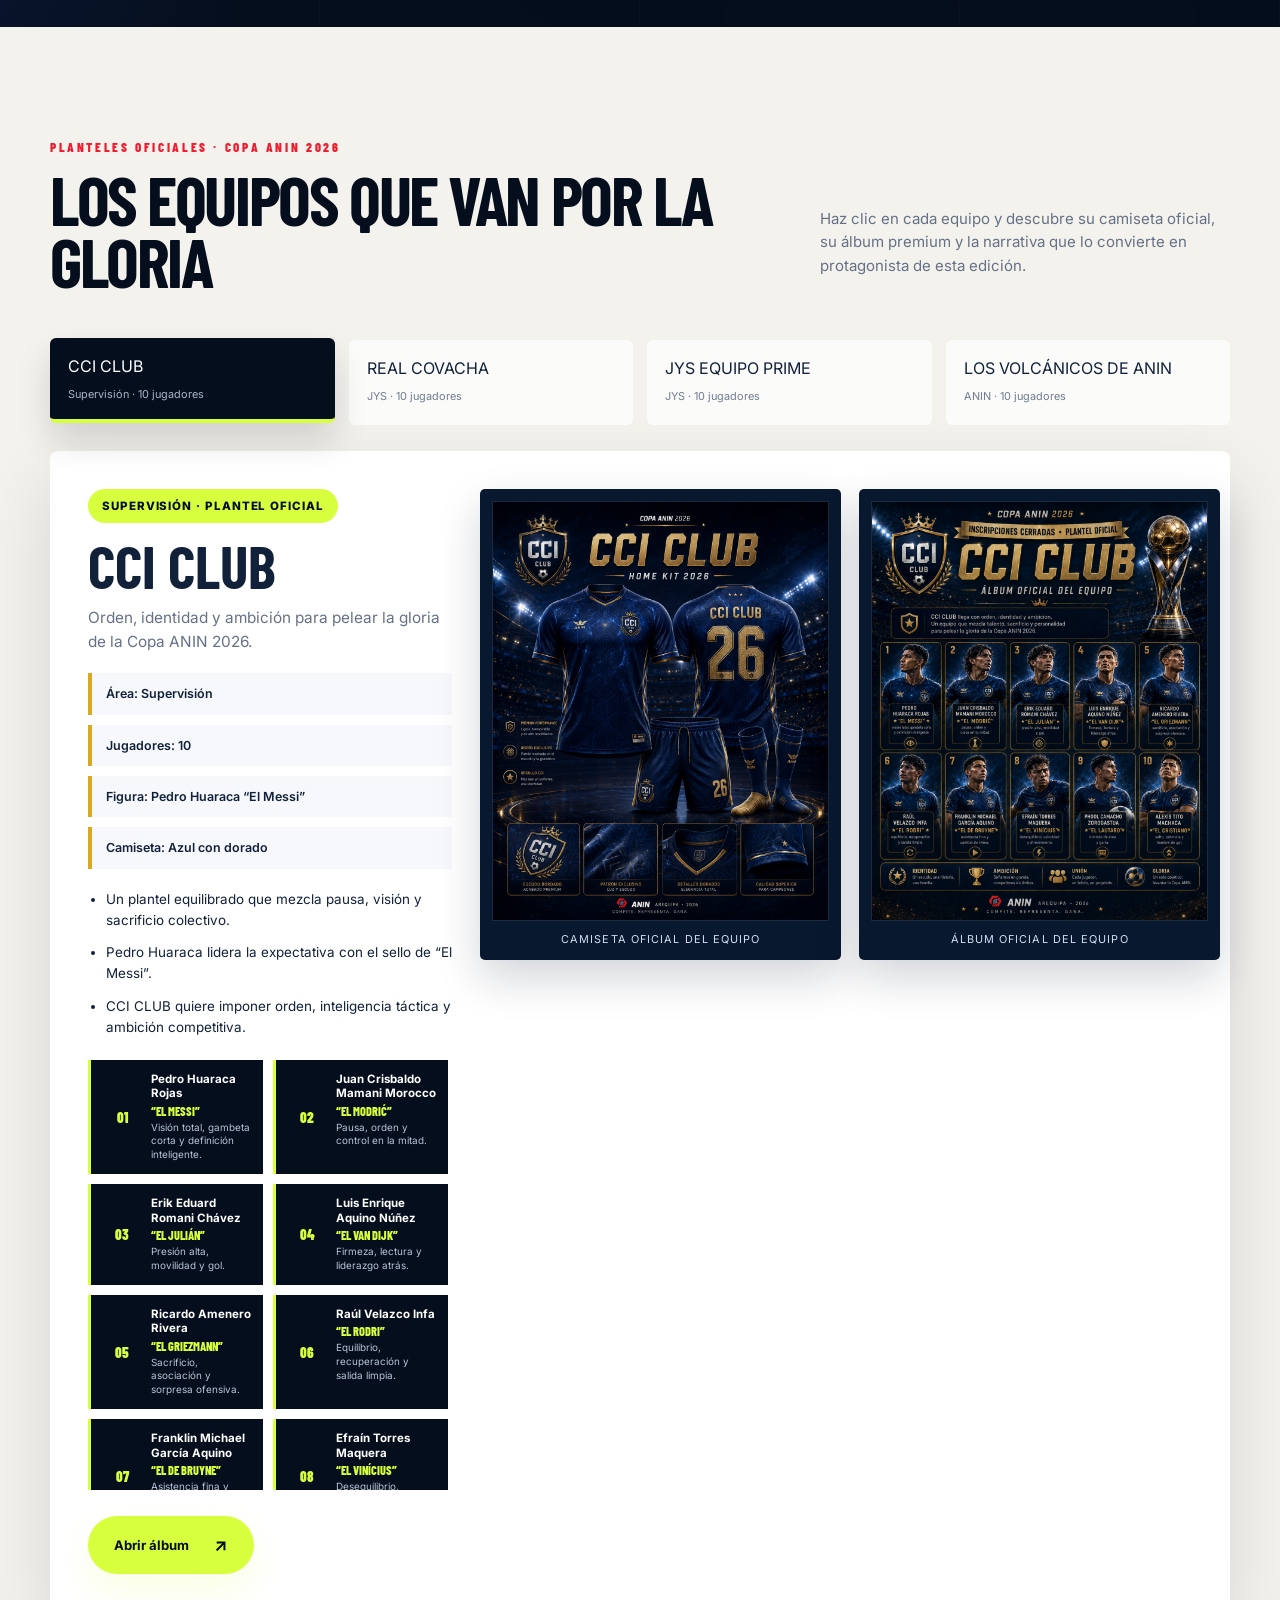
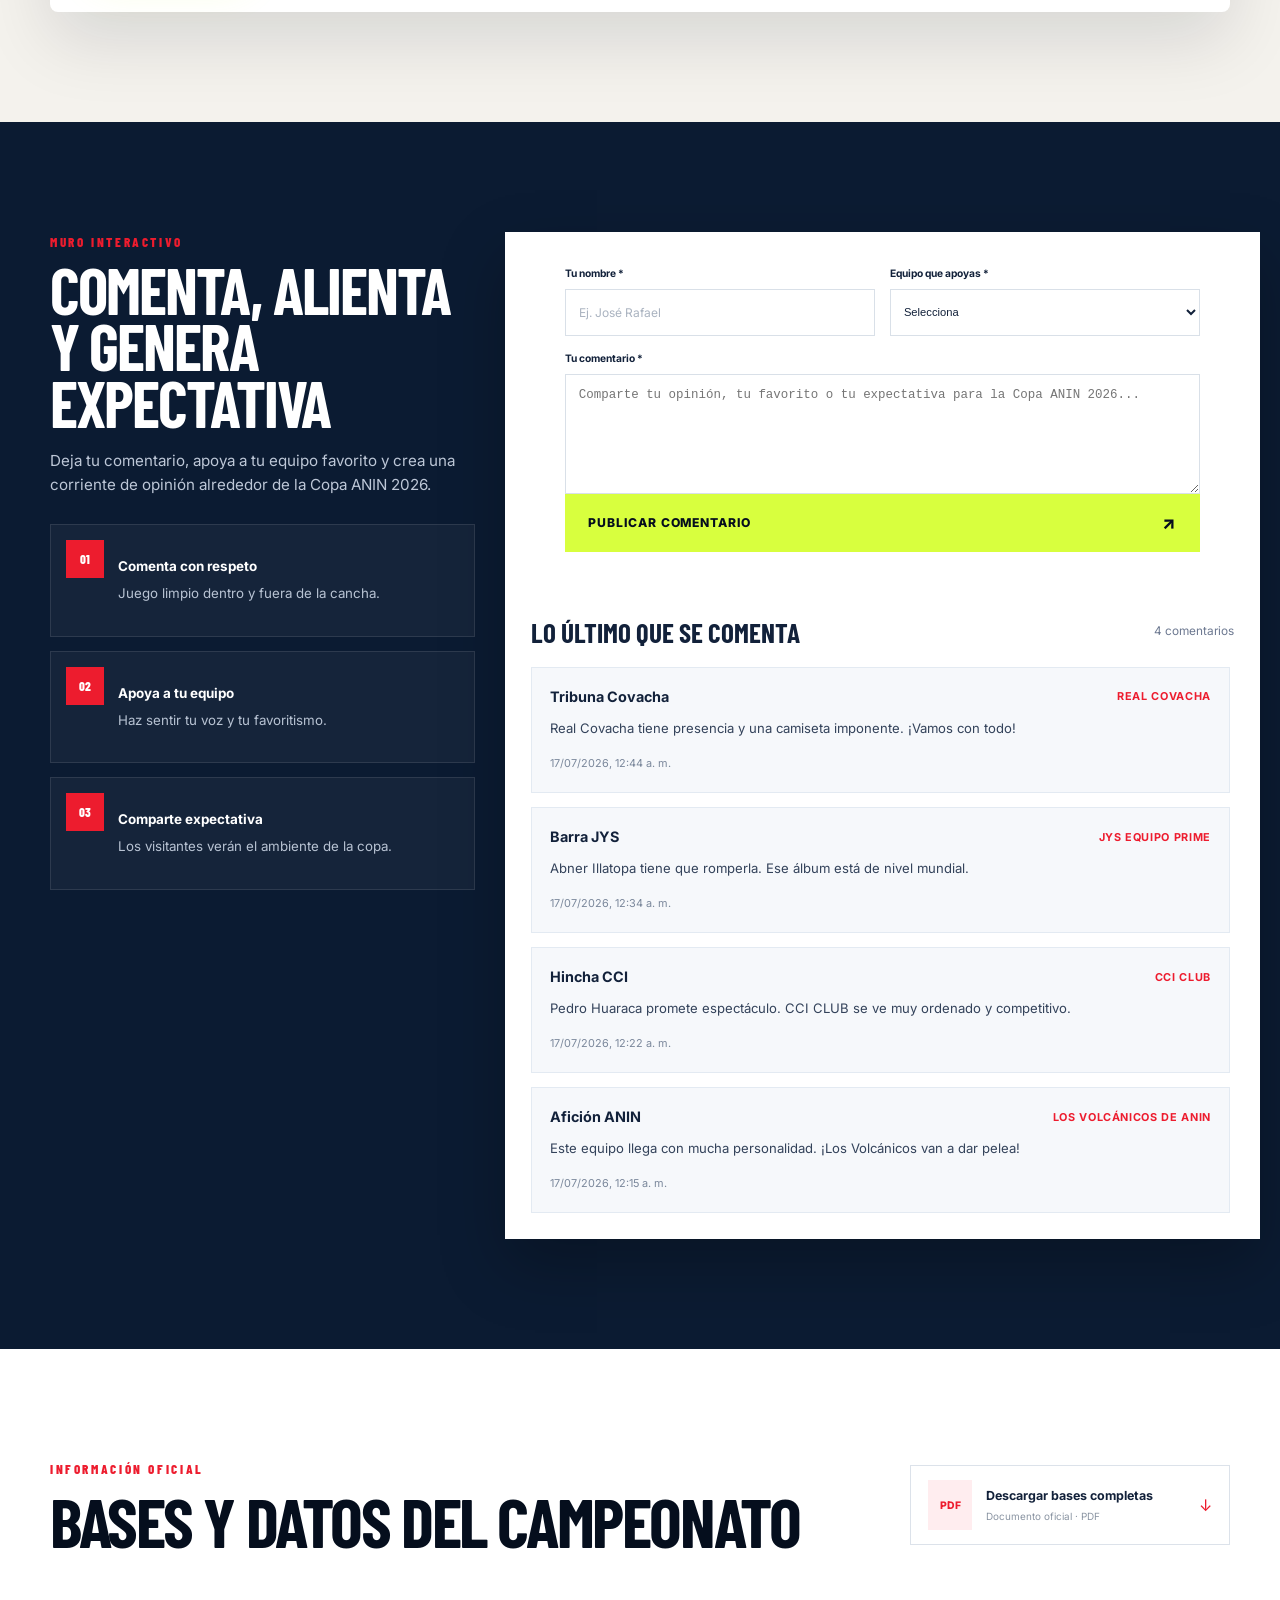
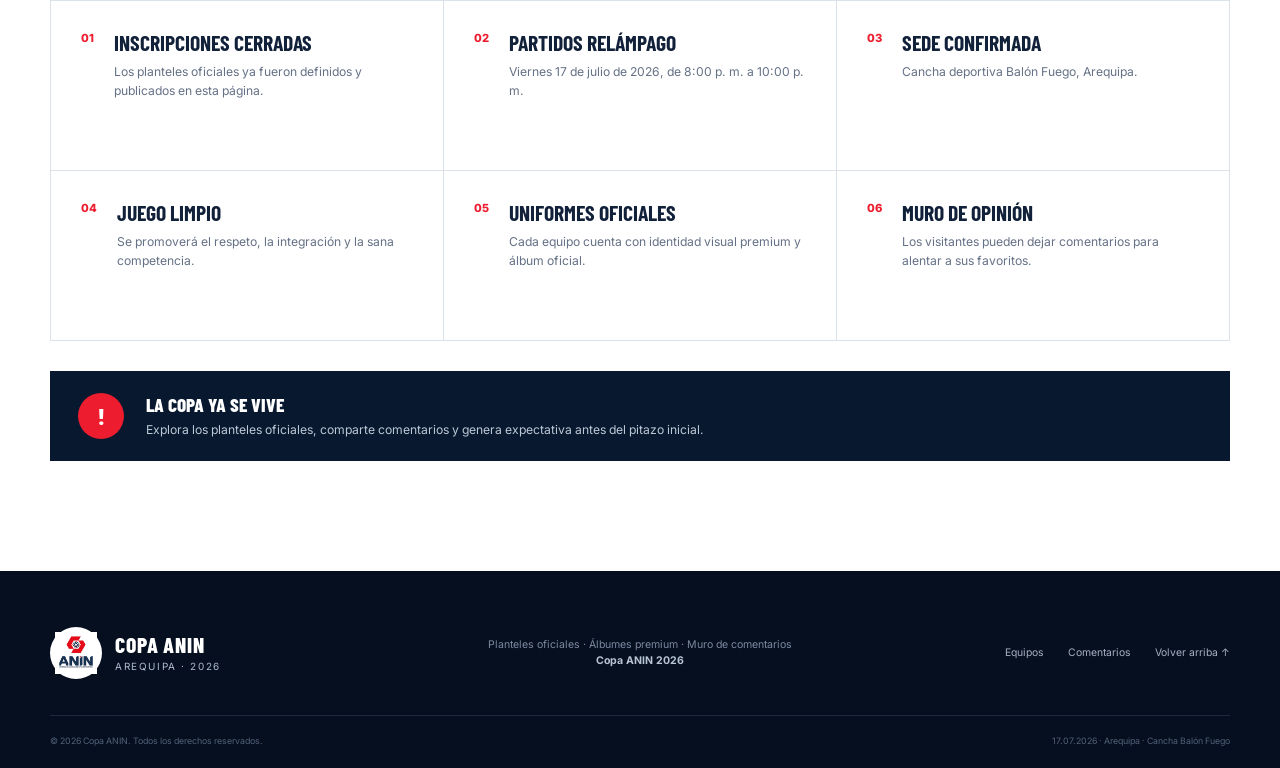
==== commit 6fae3b44: "Add files via upload" ====
--- a/index.html
+++ b/index.html
@@ -13,7 +13,7 @@
   <link rel="preconnect" href="https://fonts.googleapis.com">
   <link rel="preconnect" href="https://fonts.gstatic.com" crossorigin>
   <link href="https://fonts.googleapis.com/css2?family=Barlow+Condensed:wght@600;700;800;900&family=Inter:wght@400;500;600;700&display=swap" rel="stylesheet">
-  <link rel="stylesheet" href="assets/css/styles.css?v=album-2026-1">
+  <link rel="stylesheet" href="assets/css/styles.css?v=world-cup-2026">
 </head>
 <body>
   <a class="skip-link" href="#contenido">Ir al contenido</a>
@@ -26,6 +26,7 @@
       <button class="menu-toggle" type="button" aria-label="Abrir menú" aria-expanded="false"><span></span><span></span></button>
       <nav class="main-nav" aria-label="Navegación principal">
         <a href="#equipos">Equipos</a>
+        <a href="#matchday">Matchday</a>
         <a href="#bases">Bases</a>
         <a href="#comentarios">Comentarios</a>
         <a class="nav-cta" href="#equipos">Ver planteles <span>↗</span></a>
@@ -39,12 +40,12 @@
       <div class="hero-lines"></div>
       <div class="container hero-grid">
         <div class="hero-copy reveal">
-          <div class="eyebrow"><i></i> Copa ANIN 2026 · Inscripciones cerradas</div>
-          <h1>LOS<br><span>PLANTELES</span><br>YA ESTÁN LISTOS.</h1>
-          <p>La Copa ANIN 2026 entra en su fase más emocionante. Ya puedes conocer a los cuatro equipos oficiales, descubrir sus camisetas premium, revisar sus álbumes y sumarte al muro de comentarios.</p>
+          <div class="eyebrow"><i></i> Matchday · Arequipa 2026</div>
+          <h1>UNA COPA.<br><span>CUATRO</span><br>EQUIPOS.</h1>
+          <p>La cancha está lista. Los planteles están completos. Vive la Copa ANIN 2026: conoce a sus protagonistas, elige tus colores y súmate a la previa del torneo.</p>
           <div class="hero-actions">
-            <a class="button button-primary" href="#equipos">Ver equipos <span>↗</span></a>
-            <a class="button button-ghost" href="#comentarios">Opinar ahora <span>↓</span></a>
+            <a class="button button-primary" href="#equipos">Conocer planteles <span>↗</span></a>
+            <a class="button button-ghost" href="#matchday">Ver el matchday <span>↓</span></a>
           </div>
           <div class="organizer"><span>Organiza</span><strong>UDE AREQUIPA</strong></div>
         </div>
@@ -55,12 +56,33 @@
           <div class="trophy-tag"><span>SEDE OFICIAL</span><b>CANCHA BALÓN FUEGO</b><small>Viernes 17 de julio · 8:00 p. m. a 10:00 p. m.</small></div>
         </div>
       </div>
+      <div class="hero-watermark" aria-hidden="true">ANIN</div>
       <div class="event-strip">
         <div class="container event-grid event-grid-4">
           <div class="event-item"><span class="event-icon">01</span><div><small>CUÁNDO</small><b>Viernes 17 de julio</b></div></div>
           <div class="event-item"><span class="event-icon">02</span><div><small>HORA</small><b>8:00 p. m. a 10:00 p. m.</b></div></div>
           <div class="event-item"><span class="event-icon">03</span><div><small>DÓNDE</small><b>Cancha Balón Fuego</b><small><a class="inline-map-link" href="https://maps.app.goo.gl/oDiJbjf8zxkYyega8" target="_blank" rel="noopener">Abrir ubicación ↗</a></small></div></div>
           <div class="event-item countdown-wrap"><small>FALTAN</small><div id="countdown" aria-label="Cuenta regresiva"><b>00</b><em>D</em><b>00</b><em>H</em><b>00</b><em>M</em></div></div>
+        </div>
+      </div>
+    </section>
+
+    <section class="matchday" id="matchday" aria-labelledby="matchday-title">
+      <div class="container matchday-grid">
+        <div class="matchday-heading reveal">
+          <span class="live-pill"><i></i> TODO LISTO</span>
+          <span class="kicker light">EL DÍA DE LA COPA</span>
+          <h2 id="matchday-title">EL FÚTBOL<br>NOS REÚNE.</h2>
+          <p>Una noche para competir, celebrar el aniversario de ANIN y demostrar que el juego limpio también construye grandes equipos.</p>
+          <a class="matchday-map" href="https://maps.app.goo.gl/oDiJbjf8zxkYyega8" target="_blank" rel="noopener"><span>Cómo llegar</span><b>Cancha Balón Fuego ↗</b></a>
+        </div>
+        <div class="matchday-board reveal delay-1">
+          <div class="board-top"><span>COPA ANIN · EDICIÓN 2026</span><b>AREQUIPA, PERÚ</b></div>
+          <div class="club-row"><span class="club-code cci">CCI</span><div><b>CCI CLUB</b><small>Supervisión</small></div><em>01</em></div>
+          <div class="club-row"><span class="club-code real">RC</span><div><b>REAL COVACHA</b><small>JYS</small></div><em>02</em></div>
+          <div class="club-row"><span class="club-code jys">JP</span><div><b>JYS EQUIPO PRIME</b><small>JYS</small></div><em>03</em></div>
+          <div class="club-row"><span class="club-code anin">VA</span><div><b>LOS VOLCÁNICOS DE ANIN</b><small>ANIN</small></div><em>04</em></div>
+          <div class="board-bottom"><div><small>FECHA</small><b>17 JUL 2026</b></div><div><small>PRIMER PITAZO</small><b>20:00 H</b></div><div><small>FORMATO</small><b>RELÁMPAGO</b></div></div>
         </div>
       </div>
     </section>
@@ -76,7 +98,7 @@
           <button class="team-button is-active" type="button" data-team="cci" role="tab" aria-selected="true">CCI CLUB<small>Supervisión · 10 jugadores</small></button>
           <button class="team-button" type="button" data-team="real" role="tab" aria-selected="false">REAL COVACHA<small>JYS · 10 jugadores</small></button>
           <button class="team-button" type="button" data-team="jys" role="tab" aria-selected="false">JYS EQUIPO PRIME<small>JYS · 10 jugadores</small></button>
-          <button class="team-button" type="button" data-team="anin" role="tab" aria-selected="false">LOS VOLCÁNICOS DE ANIN<small>ANIN · 8 jugadores</small></button>
+          <button class="team-button" type="button" data-team="anin" role="tab" aria-selected="false">LOS VOLCÁNICOS DE ANIN<small>ANIN · 10 jugadores</small></button>
         </div>
 
         <article class="team-showcase reveal" id="team-showcase" aria-live="polite">
@@ -85,7 +107,7 @@
             <h3 id="team-title">CCI CLUB</h3>
             <p class="team-lead" id="team-lead">Orden, identidad y ambición para pelear la gloria de la Copa ANIN 2026.</p>
             <div class="team-meta" id="team-meta"></div>
-            <ul class="team-highlights" id="team-highlights"></ul>
+            <ul class="team-highlights" id="team-highlights"></ul><div class="team-roster" id="team-roster" aria-label="Plantel del equipo"></div>
             <div class="team-cta-row">
               <a class="button button-primary" id="team-album-link" href="assets/images/team-cci-album.png" target="_blank" rel="noopener">Abrir álbum <span>↗</span></a>
               <a class="button button-ghost team-jersey-link" id="team-jersey-link" href="assets/images/team-cci-jersey.png" target="_blank" rel="noopener">Ver camiseta <span>↗</span></a>
@@ -166,6 +188,6 @@
     <div class="container footer-bottom"><span>© 2026 Copa ANIN. Todos los derechos reservados.</span><span>17.07.2026 · Arequipa · Cancha Balón Fuego</span></div>
   </footer>
 
-  <script src="assets/js/app.js?v=album-2026-1"></script>
+  <script src="assets/js/app.js?v=world-cup-2026"></script>
 </body>
 </html>
--- a/assets/css/styles.css
+++ b/assets/css/styles.css
@@ -63,3 +63,38 @@
 .comment-card small{color:#7a879b;font-size:.68rem}
 @media (max-width:980px){.team-buttons{grid-template-columns:repeat(2,1fr)}.team-showcase{grid-template-columns:1fr}.comments-grid{grid-template-columns:1fr}.comments-intro h2{font-size:3.3rem}}
 @media (max-width:760px){.team-buttons{grid-template-columns:1fr}.team-showcase{padding:20px}.team-showcase-copy h3{font-size:3rem}.team-showcase-media{grid-template-columns:1fr}.team-cta-row{flex-direction:column}.team-cta-row .button{width:100%}.comments-shell{padding:18px}.comments-feed-head{display:block}.comments-feed-head span{display:block;margin-top:6px}}
+
+/* Actualización de planteles: Henry Mamani Contreras */
+.team-roster{display:grid;grid-template-columns:1fr 1fr;gap:10px;margin-top:22px;max-height:430px;overflow:auto;padding-right:4px}
+.roster-card{display:grid;grid-template-columns:38px 1fr;gap:10px;padding:12px;background:#08182f;color:#fff;border-left:3px solid var(--gold)}
+.roster-card>span{display:grid;place-items:center;color:var(--gold);font:900 .9rem var(--display)}
+.roster-card strong,.roster-card b,.roster-card small{display:block}
+.roster-card strong{font-size:.72rem;line-height:1.25}
+.roster-card b{font:800 .77rem var(--display);color:#f1c552;text-transform:uppercase;margin:3px 0}
+.roster-card small{font-size:.62rem;color:#b8c5d8;line-height:1.4}
+@media(max-width:760px){.team-roster{grid-template-columns:1fr;max-height:none}}
+
+/* World Cup edition — visual direction 2026 */
+:root{--lime:#d8ff3e;--electric:#2d6bff;--night:#050e1d;--surface:#0b1b32}
+body{background:#f4f2ed}
+.site-header{border-bottom-color:rgba(255,255,255,.18)}
+.nav-wrap{height:92px}.brand-mark{border-radius:50%;width:52px;height:52px}.nav-cta{background:var(--lime);color:var(--night);border-radius:999px;padding:13px 20px}
+.hero{min-height:900px;background:var(--night)}.hero:before{background:radial-gradient(circle at 78% 42%,rgba(45,107,255,.34),transparent 28%),radial-gradient(circle at 12% 85%,rgba(237,28,46,.2),transparent 30%),linear-gradient(115deg,#050d1b 0%,#0a1b34 54%,#061122 100%)}
+.hero-lines{width:52%;transform:skewX(-12deg);border-color:rgba(216,255,62,.12)}.hero-lines:before,.hero-lines:after{border-color:rgba(216,255,62,.08)}
+.hero-grid{min-height:800px}.hero-copy{position:relative;z-index:3}.eyebrow{color:#dce5f2}.eyebrow i{background:var(--lime)}
+.hero h1{font-size:clamp(5.4rem,9.4vw,9rem);line-height:.72;letter-spacing:-.055em}.hero h1 span{color:var(--lime);text-shadow:0 0 45px rgba(216,255,62,.13)}
+.hero-copy>p{font-size:1.06rem;max-width:600px}.button{border-radius:999px;min-height:58px;padding:0 26px}.button-primary{background:var(--lime);color:var(--night);box-shadow:0 16px 35px rgba(216,255,62,.15)}.button-primary:hover{background:#e4ff77}.button-ghost{border-color:rgba(255,255,255,.28)}
+.hero-visual>img{object-position:center 45%;filter:saturate(1.15) contrast(1.08)}.trophy-halo{border-color:rgba(216,255,62,.3);box-shadow:0 0 100px rgba(45,107,255,.18)}.date-stamp{border-left-color:var(--lime);transform:rotate(-2deg)}.trophy-tag{border-left-color:var(--lime)}
+.hero-watermark{position:absolute;z-index:1;right:-.04em;bottom:40px;color:transparent;-webkit-text-stroke:1px rgba(255,255,255,.055);font:900 clamp(12rem,27vw,28rem)/.7 var(--display);letter-spacing:-.06em;pointer-events:none}
+.event-strip{background:var(--lime);color:var(--night)}.event-item{border-right-color:rgba(5,14,29,.15)}.event-item small{color:#48501f}.event-icon{border-color:rgba(5,14,29,.25);color:var(--night)}.inline-map-link,.event-grid-4 .event-item small .inline-map-link{color:#07162d}
+.matchday{position:relative;overflow:hidden;background:var(--night);color:#fff;padding:120px 0}.matchday:before{content:"";position:absolute;inset:0;background:linear-gradient(120deg,rgba(45,107,255,.16),transparent 38%),repeating-linear-gradient(90deg,transparent 0,transparent calc(25% - 1px),rgba(255,255,255,.035) 25%)}
+.matchday-grid{position:relative;display:grid;grid-template-columns:37% 63%;gap:70px;align-items:center}.matchday-heading h2{font-size:clamp(4.4rem,7vw,7rem);line-height:.76;letter-spacing:-.045em;margin:18px 0 28px}.matchday-heading>p{color:#aebbd0;max-width:420px}.live-pill{display:inline-flex;align-items:center;gap:9px;border:1px solid rgba(216,255,62,.35);border-radius:999px;padding:8px 12px;color:var(--lime);font-size:.62rem;font-weight:800;letter-spacing:.14em;margin-bottom:28px}.live-pill i{width:7px;height:7px;border-radius:50%;background:var(--lime);box-shadow:0 0 0 5px rgba(216,255,62,.12)}.matchday-map{display:inline-grid;margin-top:28px;border-left:3px solid var(--lime);padding:4px 0 4px 16px}.matchday-map span{color:#8190a6;font-size:.62rem;text-transform:uppercase;letter-spacing:.14em}.matchday-map b{font-size:.9rem;margin-top:3px}
+.matchday-board{background:#f6f4ef;color:var(--night);padding:10px;transform:rotate(.7deg);box-shadow:30px 40px 90px rgba(0,0,0,.32)}.board-top,.board-bottom{display:flex;justify-content:space-between;align-items:center;padding:15px 18px;background:var(--lime);font-size:.62rem;letter-spacing:.13em}.club-row{display:grid;grid-template-columns:62px 1fr 40px;align-items:center;gap:18px;padding:15px 18px;border-bottom:1px solid #d7d9da}.club-row:hover{background:#fff}.club-code{display:grid;place-items:center;width:52px;height:52px;border-radius:50%;background:#102746;color:#fff;font:900 1rem var(--display);letter-spacing:.04em}.club-code.real{background:#cf9d21;color:#101010}.club-code.jys{background:#ffd526;color:#0b1b32}.club-code.anin{background:#1356ad}.club-row b{display:block;font:800 1.45rem var(--display)}.club-row small{color:#738094;font-size:.65rem;text-transform:uppercase;letter-spacing:.1em}.club-row em{font:900 1.4rem var(--display);font-style:normal;color:#b3bac4}.board-bottom{display:grid;grid-template-columns:repeat(3,1fr);background:var(--night);color:#fff;gap:16px}.board-bottom div{border-right:1px solid rgba(255,255,255,.13)}.board-bottom div:last-child{border:0}.board-bottom small,.board-bottom b{display:block}.board-bottom small{color:#8290a6;font-size:.52rem;margin-bottom:4px}.board-bottom b{color:var(--lime);font:800 .9rem var(--display)}
+.teams-hub{background:#f4f2ed}.section-heading h2,.rules-header h2{color:var(--night)}.team-button{border:0;border-bottom:4px solid transparent;box-shadow:none;background:rgba(255,255,255,.7);border-radius:6px}.team-button:hover,.team-button.is-active{border-color:var(--lime);background:var(--night);color:#fff;box-shadow:0 18px 34px rgba(5,14,29,.14)}.team-button.is-active small{color:#a9b5c8}.team-showcase{border:0;border-radius:8px;padding:38px;box-shadow:0 28px 70px rgba(5,14,29,.12)}.team-badge{background:var(--lime);color:var(--night)}.team-card-media{border-radius:5px;overflow:hidden}.roster-card{border-left-color:var(--lime);background:var(--night)}.roster-card>span,.roster-card b{color:var(--lime)}
+.comments-section{background:#0b1b32}.submit-button{background:var(--lime)!important;color:var(--night)!important}.rules{background:#fff}
+@media(max-width:980px){.main-nav{gap:20px}.matchday-grid{grid-template-columns:1fr;gap:46px}.matchday-heading>p{max-width:620px}.matchday-board{transform:none}.hero-watermark{bottom:370px}}
+@media(max-width:760px){.nav-wrap{height:76px}.hero{min-height:1060px}.hero-grid{padding-top:105px;min-height:auto}.hero h1{font-size:clamp(4.5rem,22vw,6.8rem)}.hero-copy{padding-bottom:28px}.hero-watermark{display:none}.event-strip{padding:10px 0}.matchday{padding:78px 0}.matchday-grid{gap:36px}.matchday-heading h2{font-size:4.6rem}.matchday-board{padding:7px}.club-row{grid-template-columns:48px 1fr 26px;gap:11px;padding:12px 10px}.club-code{width:43px;height:43px}.club-row b{font-size:1.1rem}.board-top{padding:12px 10px}.board-bottom{padding:14px 10px;gap:8px}.team-showcase{padding:20px}}
+@media(max-width:420px){.hero{min-height:1010px}.hero h1{font-size:4.55rem}.matchday-heading h2{font-size:4rem}.board-top b{display:none}.club-row em{font-size:1rem}}
+
+/* Actualización David Polar Poma */
+.roster-card{position:relative}.roster-card-new{border-color:#ed1c2e!important;box-shadow:0 10px 25px rgba(237,28,46,.12)}.roster-card em{display:inline-block;background:#ed1c2e;color:#fff;font-style:normal;font-size:.52rem;font-weight:900;letter-spacing:.1em;padding:4px 7px;margin-bottom:6px}
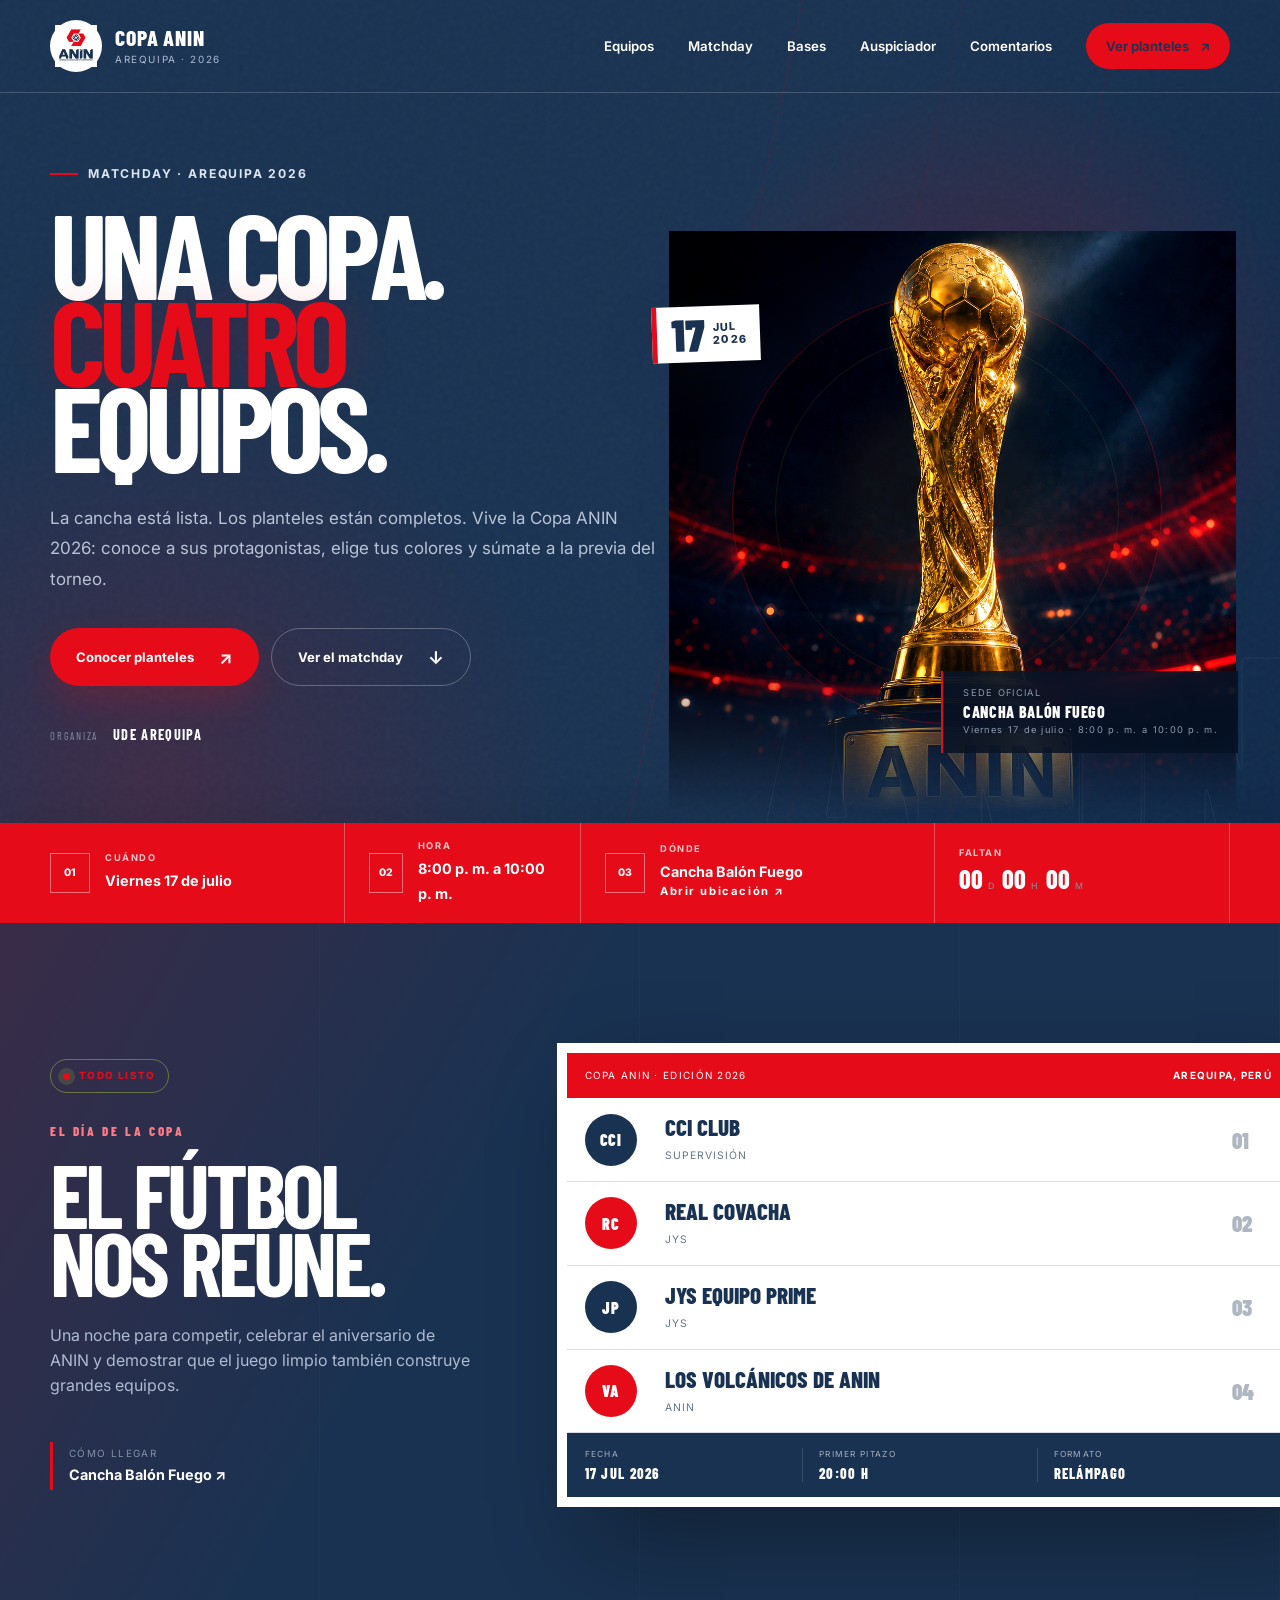
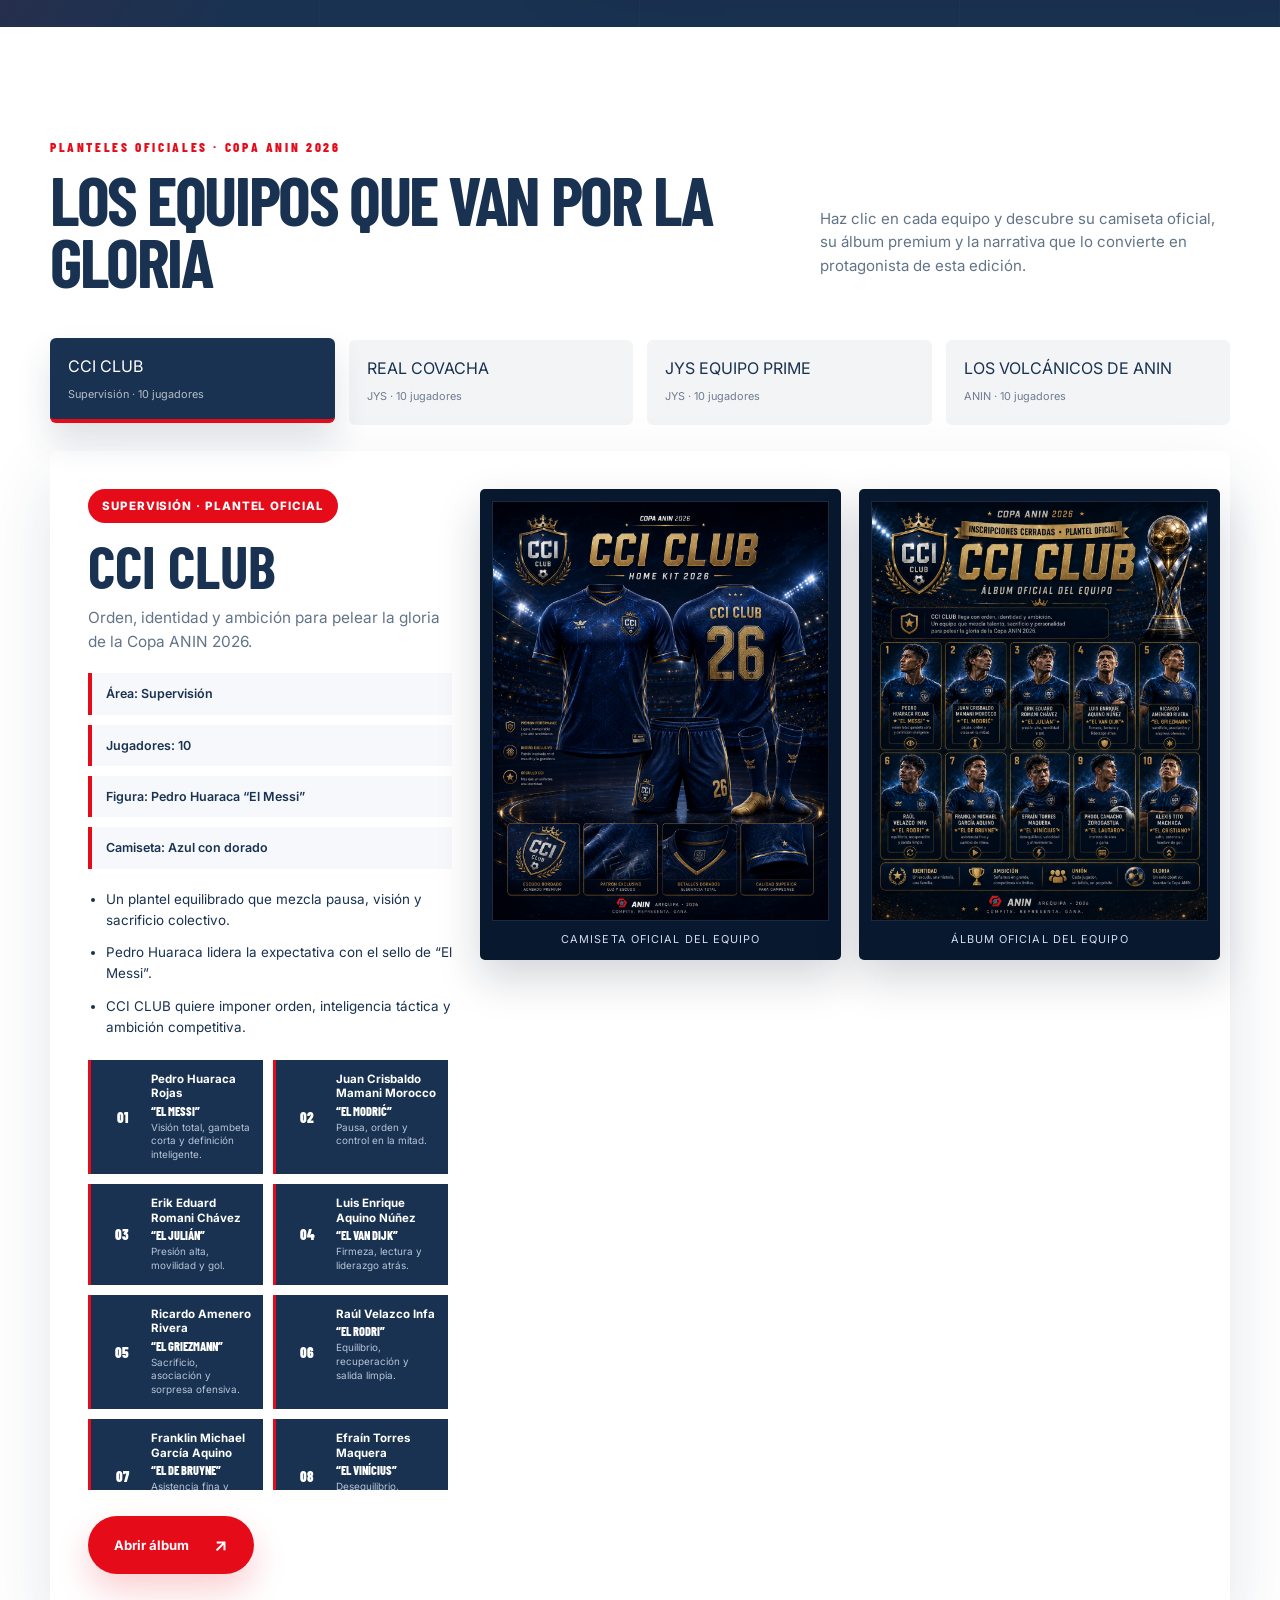
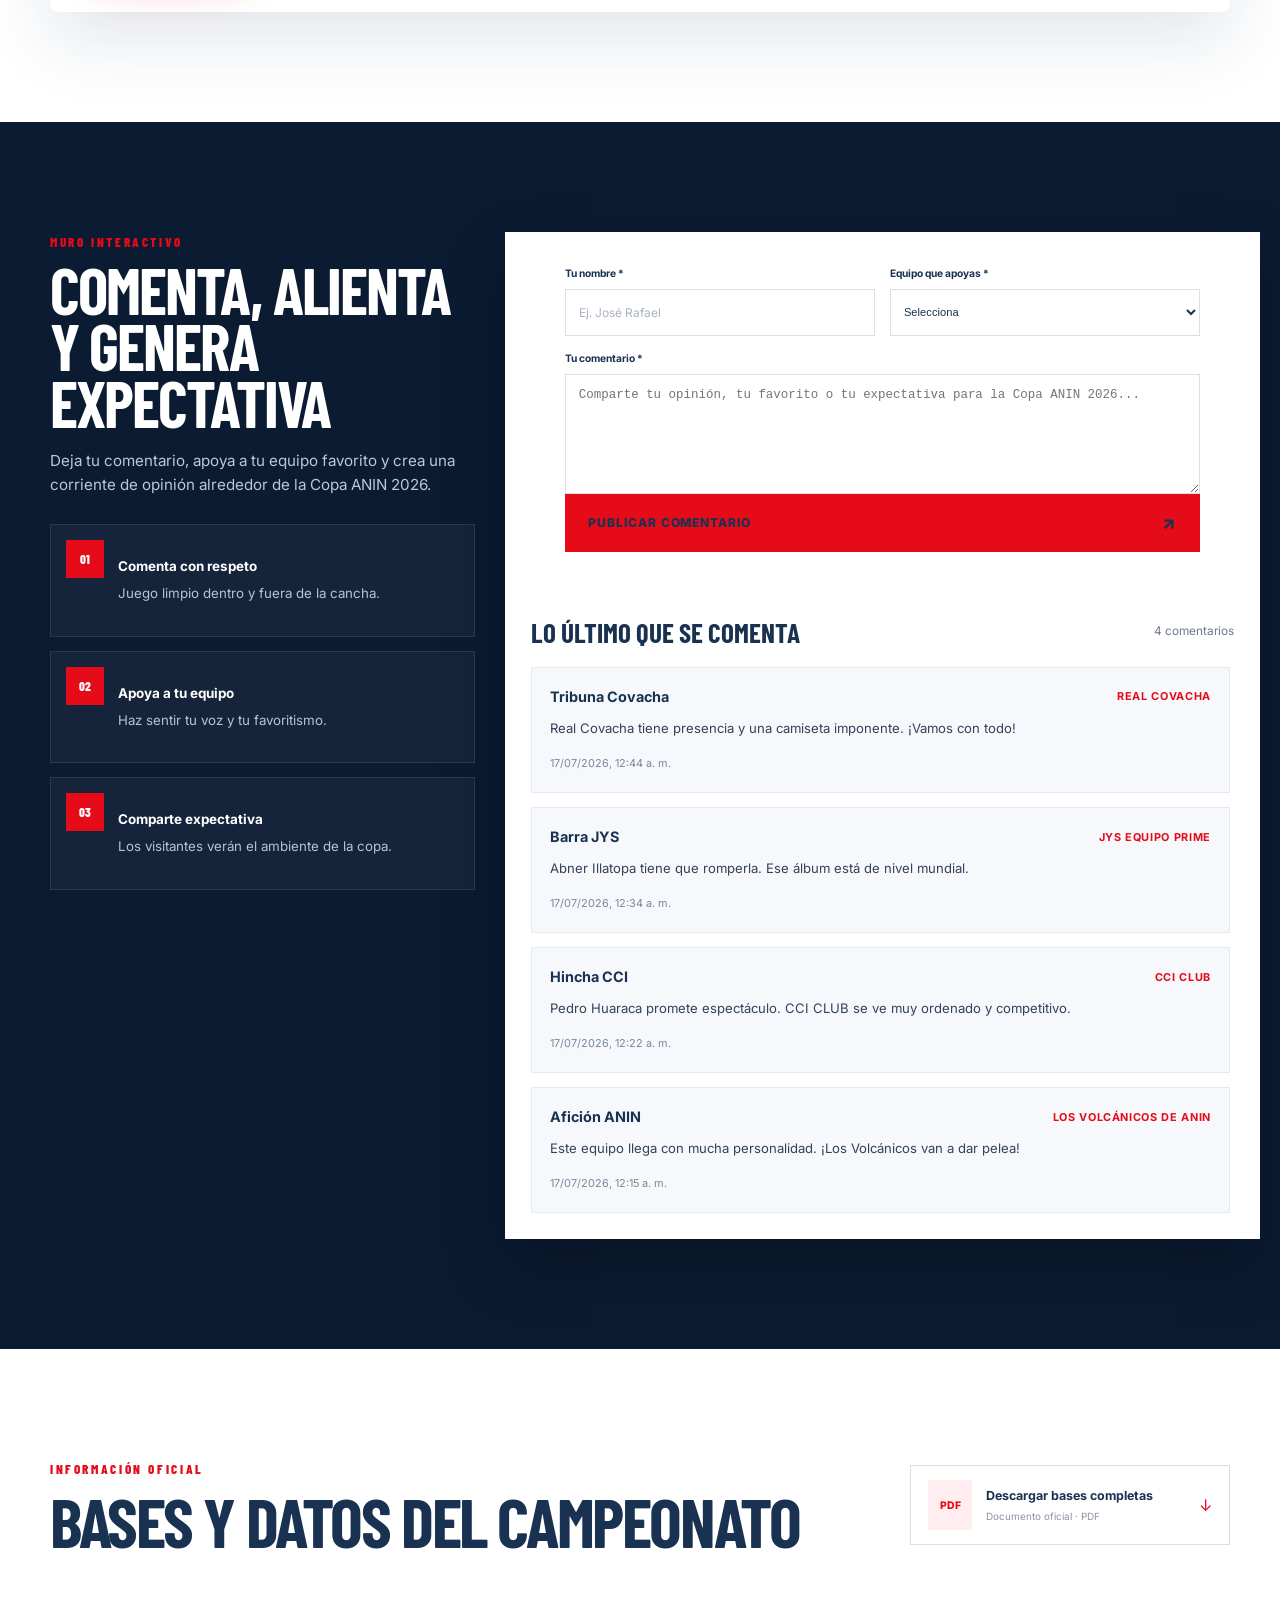
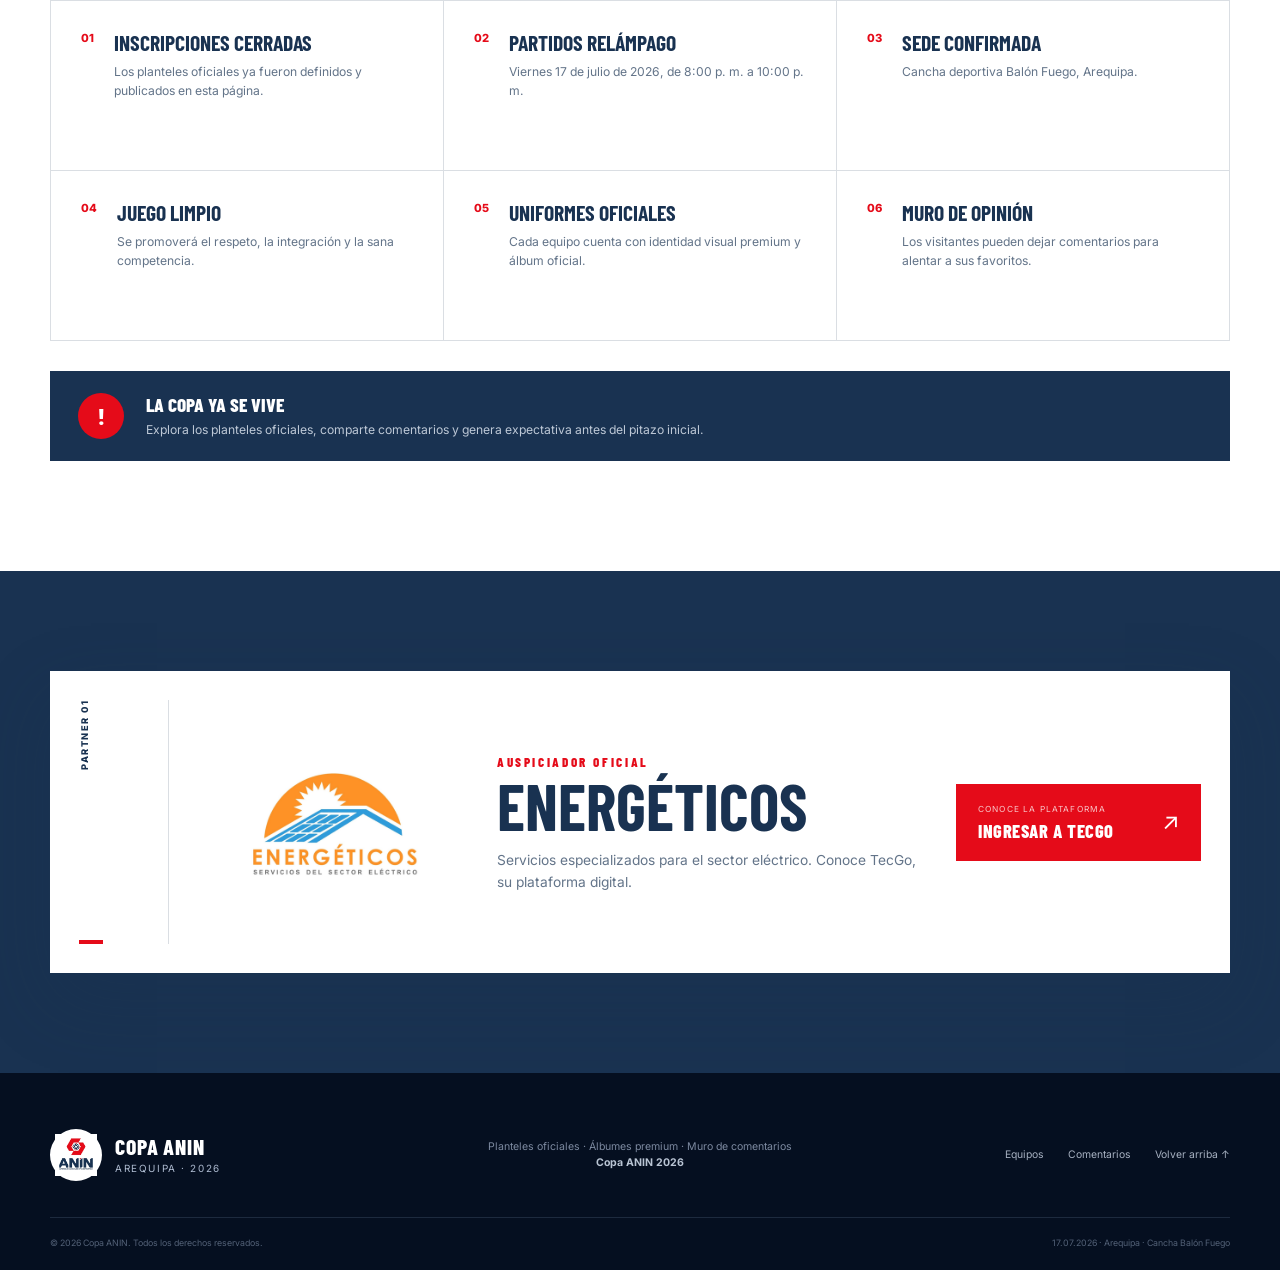
==== commit 17ca08b7: "Add files via upload" ====
--- a/index.html
+++ b/index.html
@@ -28,6 +28,7 @@
         <a href="#equipos">Equipos</a>
         <a href="#matchday">Matchday</a>
         <a href="#bases">Bases</a>
+        <a href="#auspiciador">Auspiciador</a>
         <a href="#comentarios">Comentarios</a>
         <a class="nav-cta" href="#equipos">Ver planteles <span>↗</span></a>
       </nav>
@@ -177,6 +178,23 @@
         <div class="rules-callout reveal"><div class="alert-mark">!</div><div><b>La copa ya se vive</b><p>Explora los planteles oficiales, comparte comentarios y genera expectativa antes del pitazo inicial.</p></div></div>
       </div>
     </section>
+
+    <section class="sponsor-section" id="auspiciador" aria-labelledby="sponsor-title">
+      <div class="container sponsor-card reveal">
+        <div class="sponsor-label"><span>PARTNER 01</span><i></i></div>
+        <div class="sponsor-logo-wrap">
+          <img src="assets/images/logo-energeticos.png" alt="Energéticos, servicios del sector eléctrico">
+        </div>
+        <div class="sponsor-copy">
+          <span class="kicker">AUSPICIADOR OFICIAL</span>
+          <h2 id="sponsor-title">ENERGÉTICOS</h2>
+          <p>Servicios especializados para el sector eléctrico. Conoce TecGo, su plataforma digital.</p>
+        </div>
+        <a class="sponsor-button" href="https://energeticos2023.github.io/TecGo/" target="_blank" rel="noopener noreferrer" aria-label="Ingresar a la aplicación TecGo de Energéticos">
+          <span><small>CONOCE LA PLATAFORMA</small><b>INGRESAR A TECGO</b></span><i>↗</i>
+        </a>
+      </div>
+    </section>
   </main>
 
   <footer>
--- a/assets/css/styles.css
+++ b/assets/css/styles.css
@@ -1,4 +1,4 @@
-:root{--navy:#08182f;--navy-2:#102746;--blue:#17375e;--red:#ed1c2e;--red-2:#bc1322;--gold:#d9a923;--ink:#12213a;--muted:#657186;--line:#dce2ea;--paper:#f5f7fa;--white:#fff;--display:"Barlow Condensed",Arial,sans-serif;--body:"Inter",Arial,sans-serif;--shadow:0 22px 60px rgba(5,18,38,.16)}
+:root{--navy:#193251;--navy-2:#193251;--blue:#193251;--red:#e50b19;--red-2:#e50b19;--gold:#e50b19;--ink:#193251;--muted:rgba(25,50,81,.68);--line:rgba(25,50,81,.16);--paper:#fff;--white:#fff;--display:"Barlow Condensed",Arial,sans-serif;--body:"Inter",Arial,sans-serif;--shadow:0 22px 60px rgba(25,50,81,.16)}
 *{box-sizing:border-box}html{scroll-behavior:smooth}body{margin:0;color:var(--ink);font-family:var(--body);background:#fff;line-height:1.55;-webkit-font-smoothing:antialiased}body.menu-open,body.modal-open{overflow:hidden}img{display:block;max-width:100%}a{color:inherit;text-decoration:none}button,input{font:inherit}button{cursor:pointer}.container{width:min(1180px,calc(100% - 40px));margin-inline:auto}.skip-link{position:fixed;left:16px;top:-60px;z-index:9999;background:#fff;padding:12px 18px;border-radius:4px}.skip-link:focus{top:16px}.kicker{display:block;color:var(--red);font-family:var(--display);font-size:.82rem;font-weight:800;letter-spacing:.2em;margin-bottom:10px}.kicker.light{color:#ff7c87}.section{padding:110px 0}.reveal{opacity:0;transform:translateY(22px);transition:.75s ease}.reveal.delay-1{transition-delay:.13s}.reveal.visible{opacity:1;transform:none}
 .site-header{position:absolute;inset:0 0 auto;z-index:20;border-bottom:1px solid rgba(255,255,255,.13);color:#fff}.site-header.scrolled{position:fixed;background:rgba(8,24,47,.96);backdrop-filter:blur(14px);animation:drop .3s ease;box-shadow:0 8px 30px rgba(0,0,0,.14)}@keyframes drop{from{transform:translateY(-100%)}to{transform:none}}.nav-wrap{height:84px;display:flex;align-items:center;justify-content:space-between}.brand{display:flex;align-items:center;gap:13px;line-height:1}.brand-mark{display:grid;place-items:center;width:54px;height:54px;background:#fff;border-radius:4px;padding:5px}.brand-mark img{width:100%;height:100%;object-fit:contain}.brand b{display:block;font:800 1.35rem/1 var(--display);letter-spacing:.04em}.brand small{display:block;margin-top:6px;font-size:.62rem;letter-spacing:.16em;text-transform:uppercase;color:#aebbd0}.main-nav{display:flex;align-items:center;gap:34px;font-size:.83rem;font-weight:600}.main-nav>a:not(.nav-cta){position:relative}.main-nav>a:not(.nav-cta):after{content:"";position:absolute;left:0;bottom:-8px;width:0;height:2px;background:var(--red);transition:.25s}.main-nav>a:hover:after{width:100%}.nav-cta{background:var(--red);padding:13px 17px;border-radius:2px}.nav-cta span{margin-left:8px}.menu-toggle{display:none;background:none;border:0;width:42px;height:42px}.menu-toggle span{display:block;height:2px;background:#fff;margin:7px}
 .hero{position:relative;background:var(--navy);color:#fff;min-height:820px;overflow:hidden}.hero:before{content:"";position:absolute;inset:0;background:radial-gradient(circle at 77% 36%,rgba(38,78,128,.45),transparent 30%),linear-gradient(115deg,#07162c 0%,#0b213e 57%,#07152a 100%)}.hero-noise{position:absolute;inset:0;opacity:.055;background-image:url("data:image/svg+xml,%3Csvg viewBox='0 0 180 180' xmlns='http://www.w3.org/2000/svg'%3E%3Cfilter id='n'%3E%3CfeTurbulence type='fractalNoise' baseFrequency='.9' numOctaves='4' stitchTiles='stitch'/%3E%3C/filter%3E%3Crect width='100%25' height='100%25' filter='url(%23n)' opacity='.7'/%3E%3C/svg%3E")}.hero-lines{position:absolute;right:-7%;top:0;width:58%;height:100%;border-left:1px solid rgba(255,255,255,.06);transform:skewX(-16deg)}.hero-lines:before,.hero-lines:after{content:"";position:absolute;inset:0 24%;border-left:1px solid rgba(255,255,255,.06)}.hero-lines:after{inset:0 48%}.hero-grid{position:relative;z-index:2;min-height:720px;padding-top:128px;display:grid;grid-template-columns:52% 48%;align-items:center}.hero-copy{padding:38px 0 76px}.eyebrow{display:flex;align-items:center;gap:10px;font:700 .76rem var(--body);letter-spacing:.15em;text-transform:uppercase;color:#bdc9d9}.eyebrow i{width:28px;height:2px;background:var(--red)}h1,h2,h3{margin:0;font-family:var(--display);text-transform:uppercase}.hero h1{font-size:clamp(4.7rem,8.1vw,7.4rem);line-height:.76;letter-spacing:-.045em;margin:28px 0 34px}.hero h1 span{color:var(--red)}.hero-copy>p{max-width:570px;margin:0;color:#b8c4d5;font-size:1rem;line-height:1.8}.hero-actions{display:flex;gap:12px;margin-top:34px}.button{display:inline-flex;justify-content:center;align-items:center;gap:25px;min-height:54px;padding:0 22px;border:0;border-radius:2px;font-size:.82rem;font-weight:700;transition:.25s}.button span{font-size:1.1rem}.button:hover{transform:translateY(-2px)}.button-primary{background:var(--red);color:#fff;box-shadow:0 12px 30px rgba(237,28,46,.22)}.button-primary:hover{background:#ff3042}.button-ghost{border:1px solid rgba(255,255,255,.22);color:#fff}.button-ghost:hover{background:rgba(255,255,255,.08)}.organizer{display:flex;align-items:center;gap:15px;margin-top:38px;font-family:var(--display)}.organizer span{font-size:.65rem;letter-spacing:.17em;color:#8190a6;text-transform:uppercase}.organizer strong{font-size:.9rem;letter-spacing:.09em}.hero-visual{position:relative;height:592px;align-self:end;isolation:isolate}.hero-visual>img{position:absolute;inset:0 0 0 1%;width:100%;height:100%;object-fit:cover;object-position:center 42%;mix-blend-mode:screen;filter:saturate(.95) contrast(1.05);-webkit-mask-image:linear-gradient(to bottom,#000 0,#000 75%,transparent 98%);mask-image:linear-gradient(to bottom,#000 0,#000 75%,transparent 98%)}.trophy-halo{position:absolute;z-index:-1;width:430px;height:430px;border:1px solid rgba(218,172,40,.22);border-radius:50%;left:50%;top:47%;transform:translate(-50%,-50%)}.trophy-halo:after,.trophy-halo:before{content:"";position:absolute;border-radius:50%;inset:42px;border:1px solid rgba(218,172,40,.1)}.trophy-halo:after{inset:105px;background:rgba(218,172,40,.06);filter:blur(20px)}.date-stamp{position:absolute;z-index:4;left:-12px;top:75px;display:flex;align-items:center;gap:9px;background:#fff;color:var(--navy);padding:10px 14px;border-left:5px solid var(--red);box-shadow:var(--shadow)}.date-stamp b{font:900 2.8rem/.8 var(--display)}.date-stamp span{font:800 .68rem/1.2 var(--body);letter-spacing:.1em}.trophy-tag{position:absolute;z-index:4;right:-8px;bottom:70px;background:rgba(6,19,38,.88);backdrop-filter:blur(12px);border-left:2px solid var(--gold);padding:15px 20px;min-width:200px}.trophy-tag span,.trophy-tag small{display:block;font-size:.58rem;letter-spacing:.14em;color:#8e9bb0}.trophy-tag b{display:block;font:800 1rem var(--display);letter-spacing:.04em;margin:2px 0}.event-strip{position:relative;z-index:4;background:#fff;color:var(--ink);box-shadow:0 -12px 32px rgba(0,0,0,.06)}.event-grid{height:100px;display:grid;grid-template-columns:1fr .8fr 1.2fr 1fr}.event-item{display:flex;align-items:center;gap:15px;padding:0 24px;border-right:1px solid var(--line)}.event-item:first-child{padding-left:0}.event-item small{display:block;color:#8a94a3;font:700 .58rem var(--body);letter-spacing:.17em;margin-bottom:5px}.event-item b{font:700 .9rem var(--body)}.event-icon{display:grid;place-items:center;border:1px solid #d5dce6;width:40px;height:40px;color:var(--red);font:800 .65rem var(--body)}.countdown-wrap{display:block;padding-top:24px}.countdown-wrap #countdown{display:flex;align-items:baseline;gap:5px}.countdown-wrap #countdown b{font:800 1.6rem var(--display)}.countdown-wrap #countdown em{font-style:normal;font-size:.55rem;color:#8792a2;margin-right:3px}
@@ -75,26 +75,43 @@
 @media(max-width:760px){.team-roster{grid-template-columns:1fr;max-height:none}}
 
 /* World Cup edition — visual direction 2026 */
-:root{--lime:#d8ff3e;--electric:#2d6bff;--night:#050e1d;--surface:#0b1b32}
-body{background:#f4f2ed}
+:root{--lime:#e50b19;--electric:#193251;--night:#193251;--surface:#193251}
+body{background:#fff}
 .site-header{border-bottom-color:rgba(255,255,255,.18)}
 .nav-wrap{height:92px}.brand-mark{border-radius:50%;width:52px;height:52px}.nav-cta{background:var(--lime);color:var(--night);border-radius:999px;padding:13px 20px}
-.hero{min-height:900px;background:var(--night)}.hero:before{background:radial-gradient(circle at 78% 42%,rgba(45,107,255,.34),transparent 28%),radial-gradient(circle at 12% 85%,rgba(237,28,46,.2),transparent 30%),linear-gradient(115deg,#050d1b 0%,#0a1b34 54%,#061122 100%)}
-.hero-lines{width:52%;transform:skewX(-12deg);border-color:rgba(216,255,62,.12)}.hero-lines:before,.hero-lines:after{border-color:rgba(216,255,62,.08)}
+.hero{min-height:900px;background:var(--night)}.hero:before{background:radial-gradient(circle at 78% 42%,rgba(229,11,25,.24),transparent 28%),radial-gradient(circle at 12% 85%,rgba(229,11,25,.18),transparent 30%),linear-gradient(115deg,#193251 0%,#193251 54%,#0f294b 100%)}
+.hero-lines{width:52%;transform:skewX(-12deg);border-color:rgba(229,11,25,.16)}.hero-lines:before,.hero-lines:after{border-color:rgba(229,11,25,.1)}
 .hero-grid{min-height:800px}.hero-copy{position:relative;z-index:3}.eyebrow{color:#dce5f2}.eyebrow i{background:var(--lime)}
-.hero h1{font-size:clamp(5.4rem,9.4vw,9rem);line-height:.72;letter-spacing:-.055em}.hero h1 span{color:var(--lime);text-shadow:0 0 45px rgba(216,255,62,.13)}
-.hero-copy>p{font-size:1.06rem;max-width:600px}.button{border-radius:999px;min-height:58px;padding:0 26px}.button-primary{background:var(--lime);color:var(--night);box-shadow:0 16px 35px rgba(216,255,62,.15)}.button-primary:hover{background:#e4ff77}.button-ghost{border-color:rgba(255,255,255,.28)}
-.hero-visual>img{object-position:center 45%;filter:saturate(1.15) contrast(1.08)}.trophy-halo{border-color:rgba(216,255,62,.3);box-shadow:0 0 100px rgba(45,107,255,.18)}.date-stamp{border-left-color:var(--lime);transform:rotate(-2deg)}.trophy-tag{border-left-color:var(--lime)}
+.hero h1{font-size:clamp(5.4rem,9.4vw,9rem);line-height:.72;letter-spacing:-.055em}.hero h1 span{color:var(--lime);text-shadow:0 0 45px rgba(229,11,25,.18)}
+.hero-copy>p{font-size:1.06rem;max-width:600px}.button{border-radius:999px;min-height:58px;padding:0 26px}.button-primary{background:var(--lime);color:#fff;box-shadow:0 16px 35px rgba(229,11,25,.2)}.button-primary:hover{background:#193251}.button-ghost{border-color:rgba(255,255,255,.28)}
+.hero-visual>img{object-position:center 45%;filter:saturate(1.15) contrast(1.08)}.trophy-halo{border-color:rgba(229,11,25,.32);box-shadow:0 0 100px rgba(25,50,81,.3)}.date-stamp{border-left-color:var(--lime);transform:rotate(-2deg)}.trophy-tag{border-left-color:var(--lime)}
 .hero-watermark{position:absolute;z-index:1;right:-.04em;bottom:40px;color:transparent;-webkit-text-stroke:1px rgba(255,255,255,.055);font:900 clamp(12rem,27vw,28rem)/.7 var(--display);letter-spacing:-.06em;pointer-events:none}
-.event-strip{background:var(--lime);color:var(--night)}.event-item{border-right-color:rgba(5,14,29,.15)}.event-item small{color:#48501f}.event-icon{border-color:rgba(5,14,29,.25);color:var(--night)}.inline-map-link,.event-grid-4 .event-item small .inline-map-link{color:#07162d}
-.matchday{position:relative;overflow:hidden;background:var(--night);color:#fff;padding:120px 0}.matchday:before{content:"";position:absolute;inset:0;background:linear-gradient(120deg,rgba(45,107,255,.16),transparent 38%),repeating-linear-gradient(90deg,transparent 0,transparent calc(25% - 1px),rgba(255,255,255,.035) 25%)}
+.event-strip{background:var(--lime);color:#fff}.event-item{border-right-color:rgba(255,255,255,.28)}.event-item small{color:rgba(255,255,255,.76)}.event-icon{border-color:rgba(255,255,255,.42);color:#fff}.inline-map-link,.event-grid-4 .event-item small .inline-map-link{color:#fff}
+.matchday{position:relative;overflow:hidden;background:var(--night);color:#fff;padding:120px 0}.matchday:before{content:"";position:absolute;inset:0;background:linear-gradient(120deg,rgba(229,11,25,.16),transparent 38%),repeating-linear-gradient(90deg,transparent 0,transparent calc(25% - 1px),rgba(255,255,255,.035) 25%)}
 .matchday-grid{position:relative;display:grid;grid-template-columns:37% 63%;gap:70px;align-items:center}.matchday-heading h2{font-size:clamp(4.4rem,7vw,7rem);line-height:.76;letter-spacing:-.045em;margin:18px 0 28px}.matchday-heading>p{color:#aebbd0;max-width:420px}.live-pill{display:inline-flex;align-items:center;gap:9px;border:1px solid rgba(216,255,62,.35);border-radius:999px;padding:8px 12px;color:var(--lime);font-size:.62rem;font-weight:800;letter-spacing:.14em;margin-bottom:28px}.live-pill i{width:7px;height:7px;border-radius:50%;background:var(--lime);box-shadow:0 0 0 5px rgba(216,255,62,.12)}.matchday-map{display:inline-grid;margin-top:28px;border-left:3px solid var(--lime);padding:4px 0 4px 16px}.matchday-map span{color:#8190a6;font-size:.62rem;text-transform:uppercase;letter-spacing:.14em}.matchday-map b{font-size:.9rem;margin-top:3px}
-.matchday-board{background:#f6f4ef;color:var(--night);padding:10px;transform:rotate(.7deg);box-shadow:30px 40px 90px rgba(0,0,0,.32)}.board-top,.board-bottom{display:flex;justify-content:space-between;align-items:center;padding:15px 18px;background:var(--lime);font-size:.62rem;letter-spacing:.13em}.club-row{display:grid;grid-template-columns:62px 1fr 40px;align-items:center;gap:18px;padding:15px 18px;border-bottom:1px solid #d7d9da}.club-row:hover{background:#fff}.club-code{display:grid;place-items:center;width:52px;height:52px;border-radius:50%;background:#102746;color:#fff;font:900 1rem var(--display);letter-spacing:.04em}.club-code.real{background:#cf9d21;color:#101010}.club-code.jys{background:#ffd526;color:#0b1b32}.club-code.anin{background:#1356ad}.club-row b{display:block;font:800 1.45rem var(--display)}.club-row small{color:#738094;font-size:.65rem;text-transform:uppercase;letter-spacing:.1em}.club-row em{font:900 1.4rem var(--display);font-style:normal;color:#b3bac4}.board-bottom{display:grid;grid-template-columns:repeat(3,1fr);background:var(--night);color:#fff;gap:16px}.board-bottom div{border-right:1px solid rgba(255,255,255,.13)}.board-bottom div:last-child{border:0}.board-bottom small,.board-bottom b{display:block}.board-bottom small{color:#8290a6;font-size:.52rem;margin-bottom:4px}.board-bottom b{color:var(--lime);font:800 .9rem var(--display)}
-.teams-hub{background:#f4f2ed}.section-heading h2,.rules-header h2{color:var(--night)}.team-button{border:0;border-bottom:4px solid transparent;box-shadow:none;background:rgba(255,255,255,.7);border-radius:6px}.team-button:hover,.team-button.is-active{border-color:var(--lime);background:var(--night);color:#fff;box-shadow:0 18px 34px rgba(5,14,29,.14)}.team-button.is-active small{color:#a9b5c8}.team-showcase{border:0;border-radius:8px;padding:38px;box-shadow:0 28px 70px rgba(5,14,29,.12)}.team-badge{background:var(--lime);color:var(--night)}.team-card-media{border-radius:5px;overflow:hidden}.roster-card{border-left-color:var(--lime);background:var(--night)}.roster-card>span,.roster-card b{color:var(--lime)}
+.matchday-board{background:#fff;color:var(--night);padding:10px;transform:rotate(.7deg);box-shadow:30px 40px 90px rgba(0,0,0,.32)}.board-top,.board-bottom{display:flex;justify-content:space-between;align-items:center;padding:15px 18px;background:var(--lime);color:#fff;font-size:.62rem;letter-spacing:.13em}.club-row{display:grid;grid-template-columns:62px 1fr 40px;align-items:center;gap:18px;padding:15px 18px;border-bottom:1px solid rgba(25,50,81,.16)}.club-row:hover{background:rgba(25,50,81,.05)}.club-code{display:grid;place-items:center;width:52px;height:52px;border-radius:50%;background:#193251;color:#fff;font:900 1rem var(--display);letter-spacing:.04em}.club-code.real{background:#e50b19;color:#fff}.club-code.jys{background:#193251;color:#fff}.club-code.anin{background:#e50b19;color:#fff}.club-row b{display:block;font:800 1.45rem var(--display)}.club-row small{color:rgba(25,50,81,.68);font-size:.65rem;text-transform:uppercase;letter-spacing:.1em}.club-row em{font:900 1.4rem var(--display);font-style:normal;color:rgba(25,50,81,.35)}.board-bottom{display:grid;grid-template-columns:repeat(3,1fr);background:var(--night);color:#fff;gap:16px}.board-bottom div{border-right:1px solid rgba(255,255,255,.13)}.board-bottom div:last-child{border:0}.board-bottom small,.board-bottom b{display:block}.board-bottom small{color:rgba(255,255,255,.62);font-size:.52rem;margin-bottom:4px}.board-bottom b{color:#fff;font:800 .9rem var(--display)}
+.teams-hub{background:#fff}.section-heading h2,.rules-header h2{color:var(--night)}.team-button{border:0;border-bottom:4px solid transparent;box-shadow:none;background:rgba(25,50,81,.05);border-radius:6px}.team-button:hover,.team-button.is-active{border-color:var(--lime);background:var(--night);color:#fff;box-shadow:0 18px 34px rgba(25,50,81,.14)}.team-button.is-active small{color:rgba(255,255,255,.68)}.team-showcase{border:0;border-radius:8px;padding:38px;box-shadow:0 28px 70px rgba(25,50,81,.12)}.team-badge{background:var(--lime);color:#fff}.team-card-media{border-radius:5px;overflow:hidden}.roster-card{border-left-color:var(--lime);background:var(--night)}.roster-card>span,.roster-card b{color:#fff}
 .comments-section{background:#0b1b32}.submit-button{background:var(--lime)!important;color:var(--night)!important}.rules{background:#fff}
 @media(max-width:980px){.main-nav{gap:20px}.matchday-grid{grid-template-columns:1fr;gap:46px}.matchday-heading>p{max-width:620px}.matchday-board{transform:none}.hero-watermark{bottom:370px}}
 @media(max-width:760px){.nav-wrap{height:76px}.hero{min-height:1060px}.hero-grid{padding-top:105px;min-height:auto}.hero h1{font-size:clamp(4.5rem,22vw,6.8rem)}.hero-copy{padding-bottom:28px}.hero-watermark{display:none}.event-strip{padding:10px 0}.matchday{padding:78px 0}.matchday-grid{gap:36px}.matchday-heading h2{font-size:4.6rem}.matchday-board{padding:7px}.club-row{grid-template-columns:48px 1fr 26px;gap:11px;padding:12px 10px}.club-code{width:43px;height:43px}.club-row b{font-size:1.1rem}.board-top{padding:12px 10px}.board-bottom{padding:14px 10px;gap:8px}.team-showcase{padding:20px}}
 @media(max-width:420px){.hero{min-height:1010px}.hero h1{font-size:4.55rem}.matchday-heading h2{font-size:4rem}.board-top b{display:none}.club-row em{font-size:1rem}}
 
+/* Auspiciador oficial */
+.sponsor-section{padding:100px 0;background:#193251;color:#fff}
+.sponsor-card{display:grid;grid-template-columns:90px minmax(190px,260px) 1fr auto;align-items:center;gap:34px;border:1px solid rgba(255,255,255,.18);padding:28px;background:#fff;color:#193251;box-shadow:0 28px 70px rgba(25,50,81,.24)}
+.sponsor-label{align-self:stretch;display:flex;flex-direction:column;justify-content:space-between;border-right:1px solid rgba(25,50,81,.16);padding-right:24px}
+.sponsor-label span{font:800 .58rem var(--body);letter-spacing:.16em;writing-mode:vertical-rl;transform:rotate(180deg)}
+.sponsor-label i{display:block;width:24px;height:4px;background:#e50b19}
+.sponsor-logo-wrap{display:grid;place-items:center;min-height:150px;padding:12px;background:#fff}
+.sponsor-logo-wrap img{width:100%;max-width:220px;height:auto;object-fit:contain}
+.sponsor-copy .kicker{margin-bottom:8px;color:#e50b19}
+.sponsor-copy h2{font-size:clamp(3rem,5vw,5rem);line-height:.82;color:#193251}
+.sponsor-copy p{max-width:430px;margin:18px 0 0;color:rgba(25,50,81,.68);font-size:.86rem}
+.sponsor-button{display:flex;align-items:center;justify-content:space-between;gap:30px;min-width:245px;padding:19px 22px;background:#e50b19;color:#fff;transition:.25s}
+.sponsor-button:hover{background:#193251;transform:translateY(-3px)}
+.sponsor-button small,.sponsor-button b{display:block}.sponsor-button small{font-size:.52rem;letter-spacing:.14em;opacity:.76}.sponsor-button b{font:800 1.15rem var(--display);letter-spacing:.03em;margin-top:4px}.sponsor-button>i{font-style:normal;font-size:1.45rem}
+@media(max-width:1050px){.sponsor-card{grid-template-columns:70px 220px 1fr}.sponsor-button{grid-column:2/4;width:100%}}
+@media(max-width:700px){.sponsor-section{padding:70px 0}.sponsor-card{grid-template-columns:1fr;gap:22px;padding:22px}.sponsor-label{display:none}.sponsor-logo-wrap{min-height:120px}.sponsor-copy{text-align:center}.sponsor-copy p{margin-inline:auto}.sponsor-button{grid-column:auto;min-width:0;width:100%}}
+
 /* Actualización David Polar Poma */
 .roster-card{position:relative}.roster-card-new{border-color:#ed1c2e!important;box-shadow:0 10px 25px rgba(237,28,46,.12)}.roster-card em{display:inline-block;background:#ed1c2e;color:#fff;font-style:normal;font-size:.52rem;font-weight:900;letter-spacing:.1em;padding:4px 7px;margin-bottom:6px}
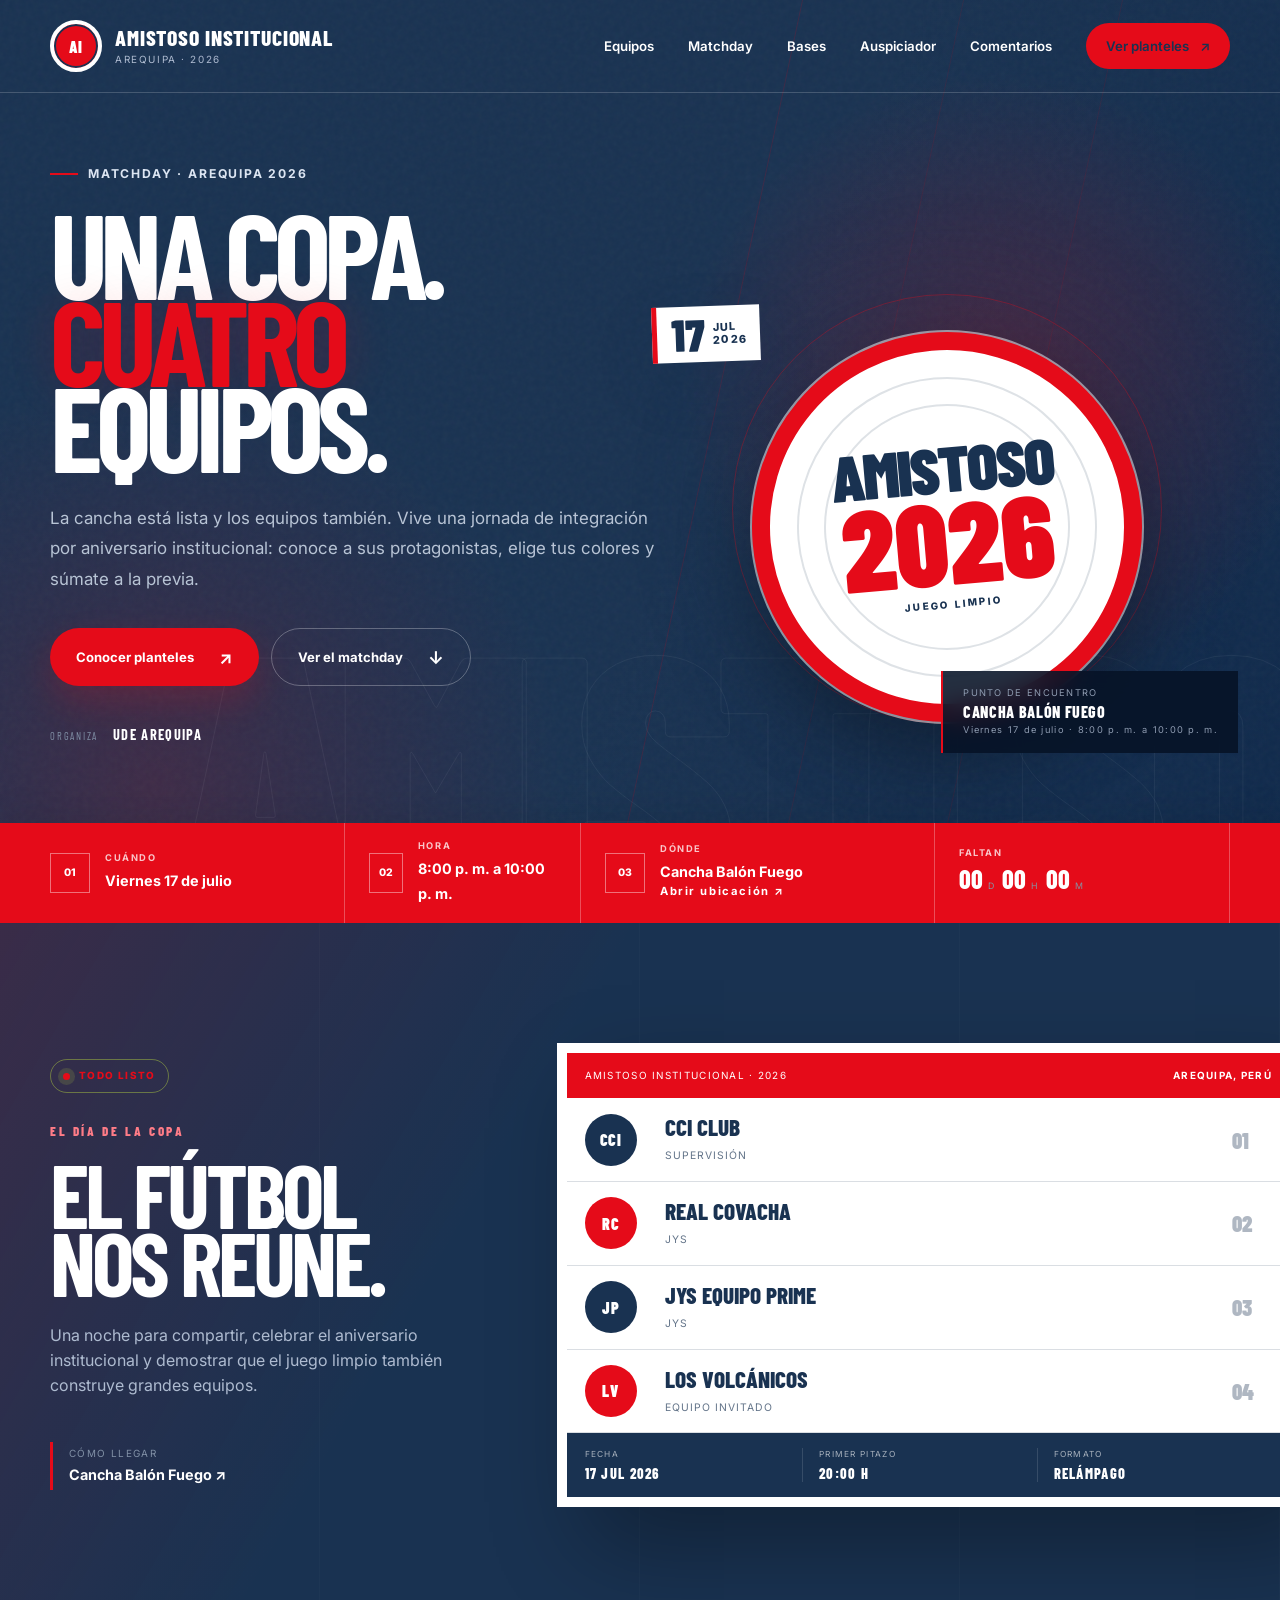
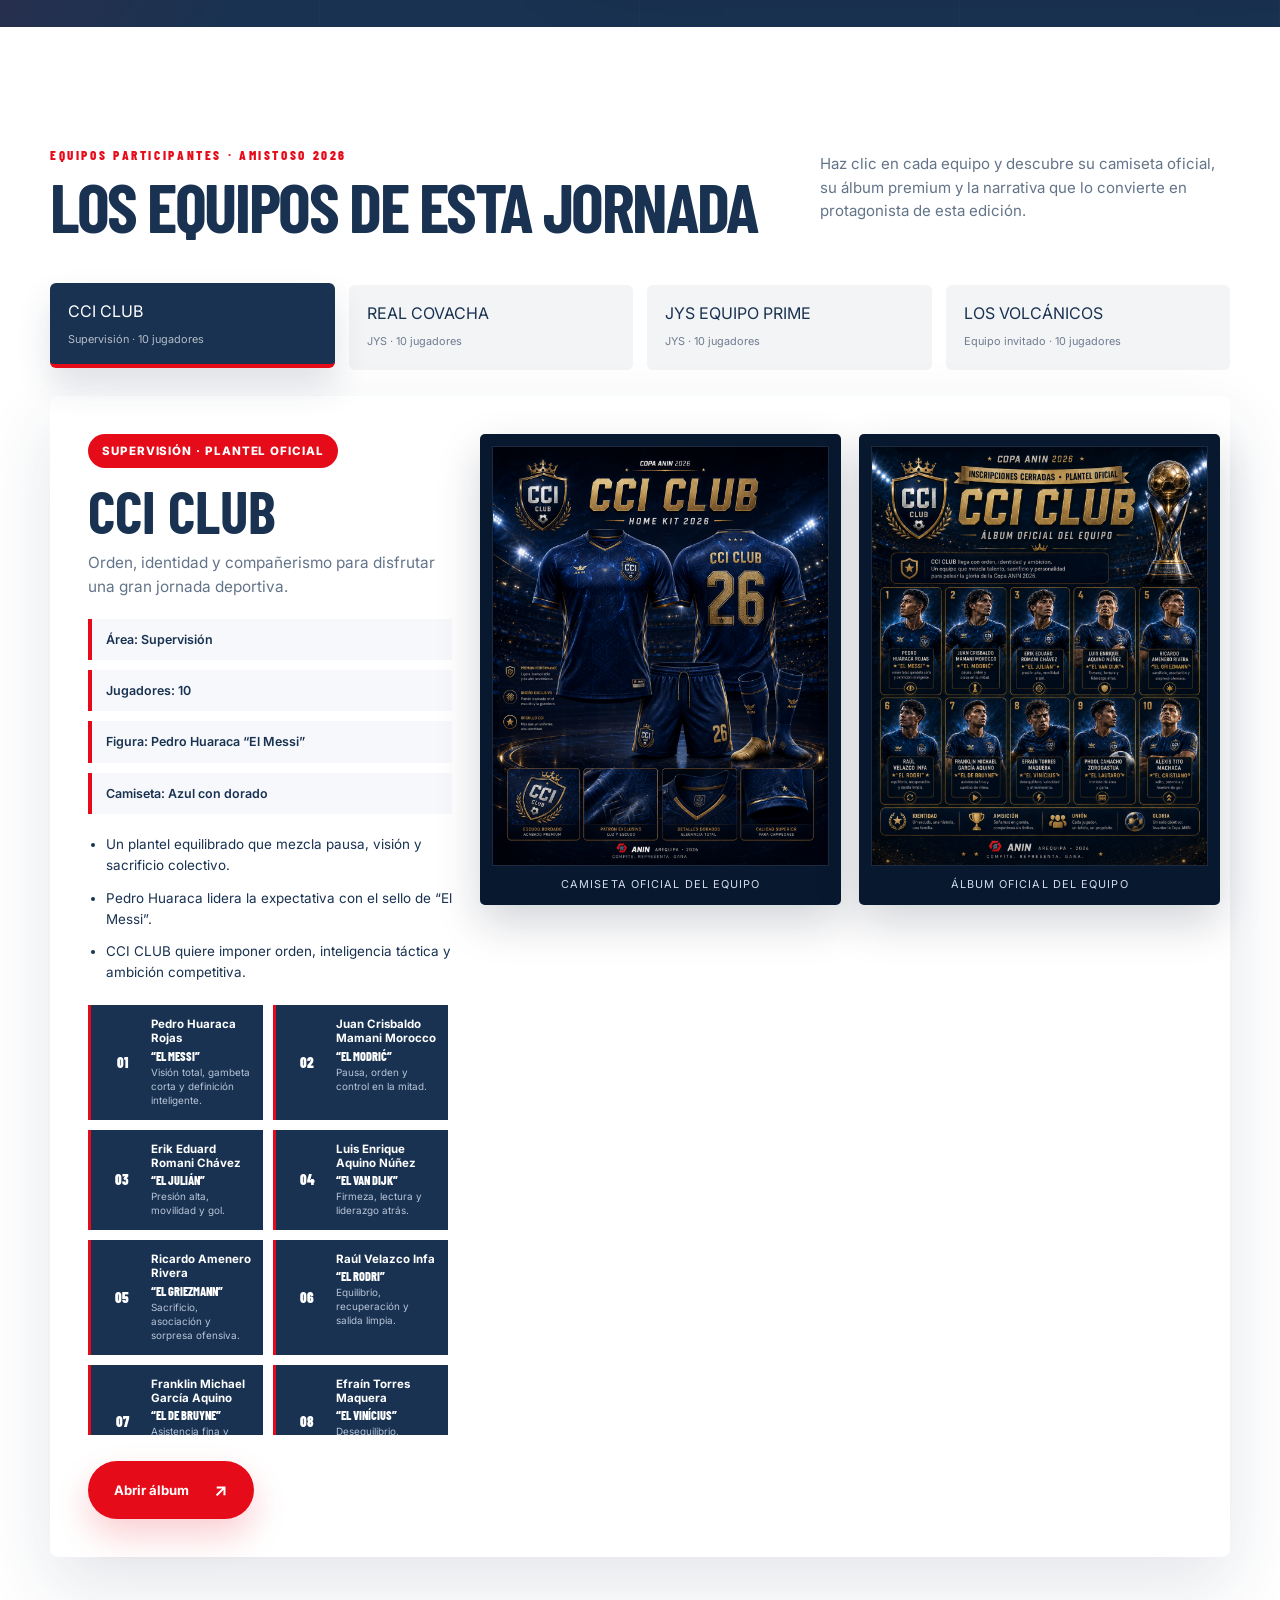
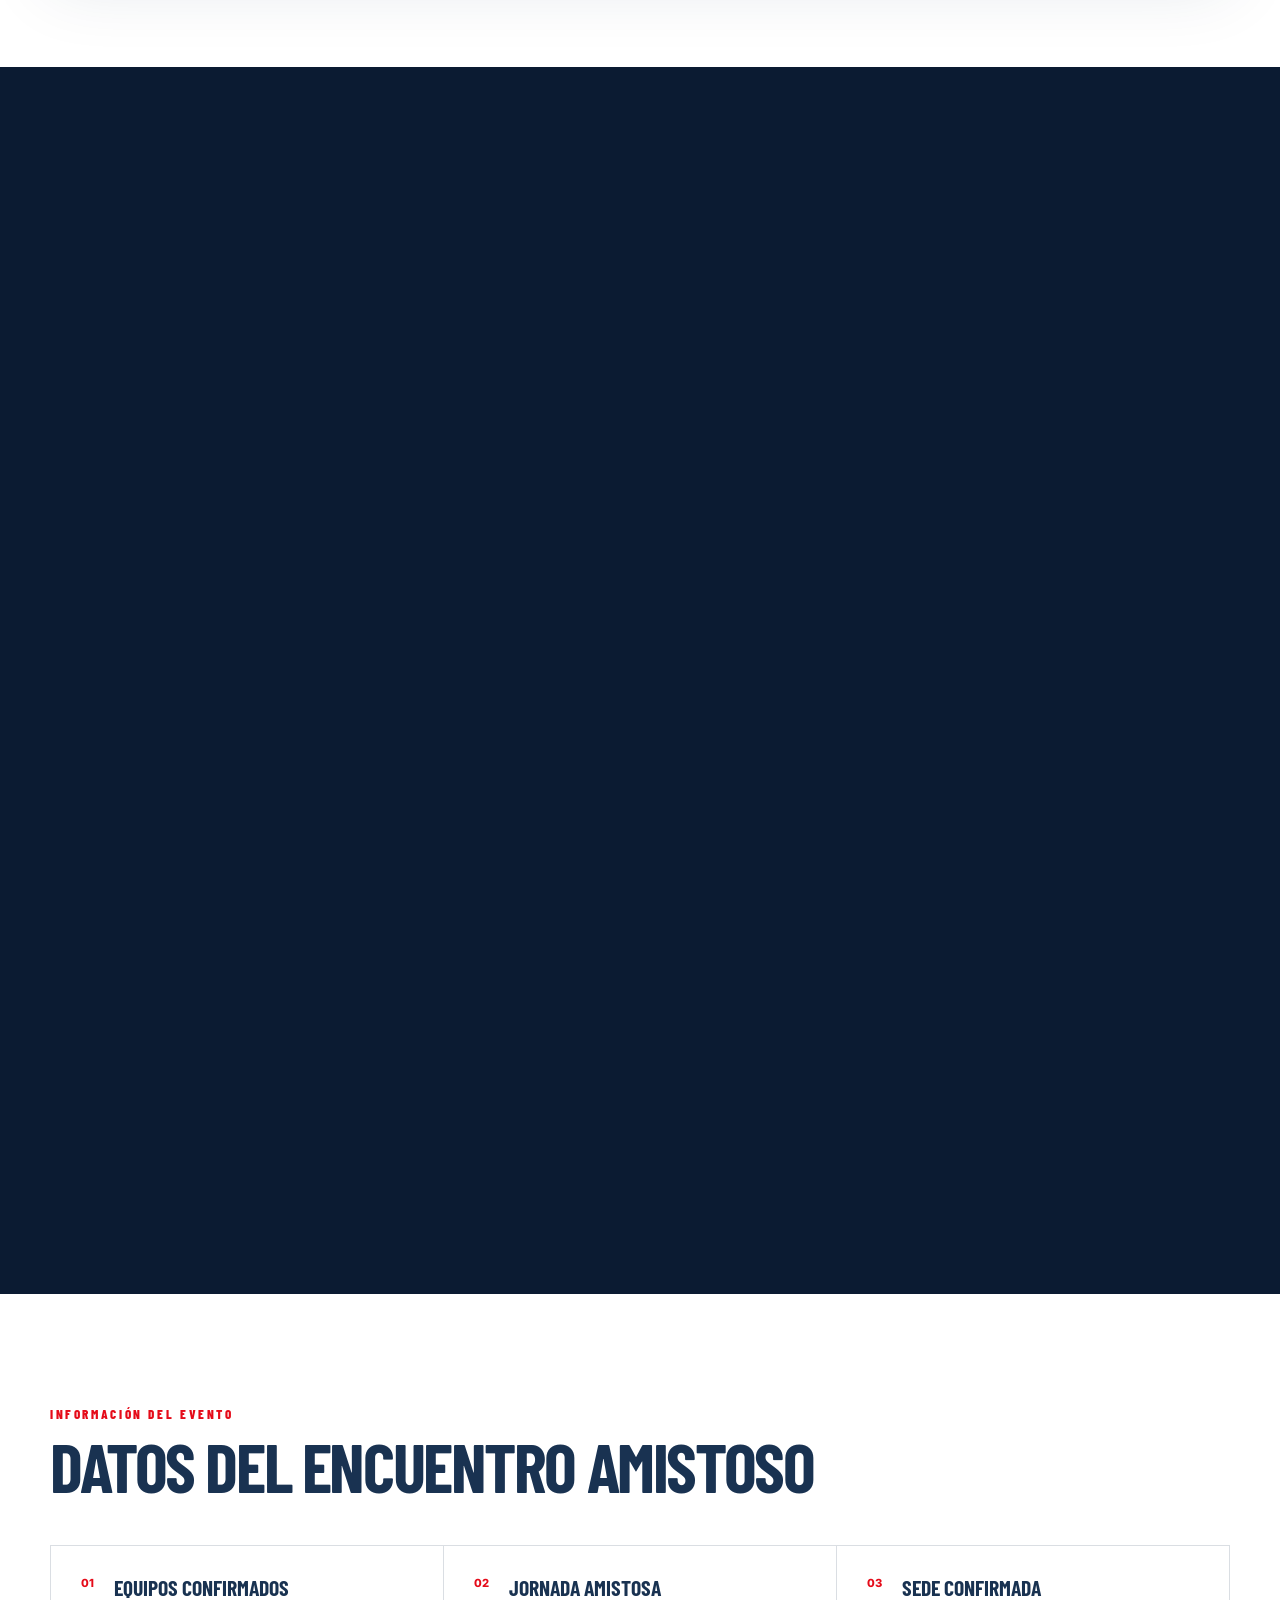
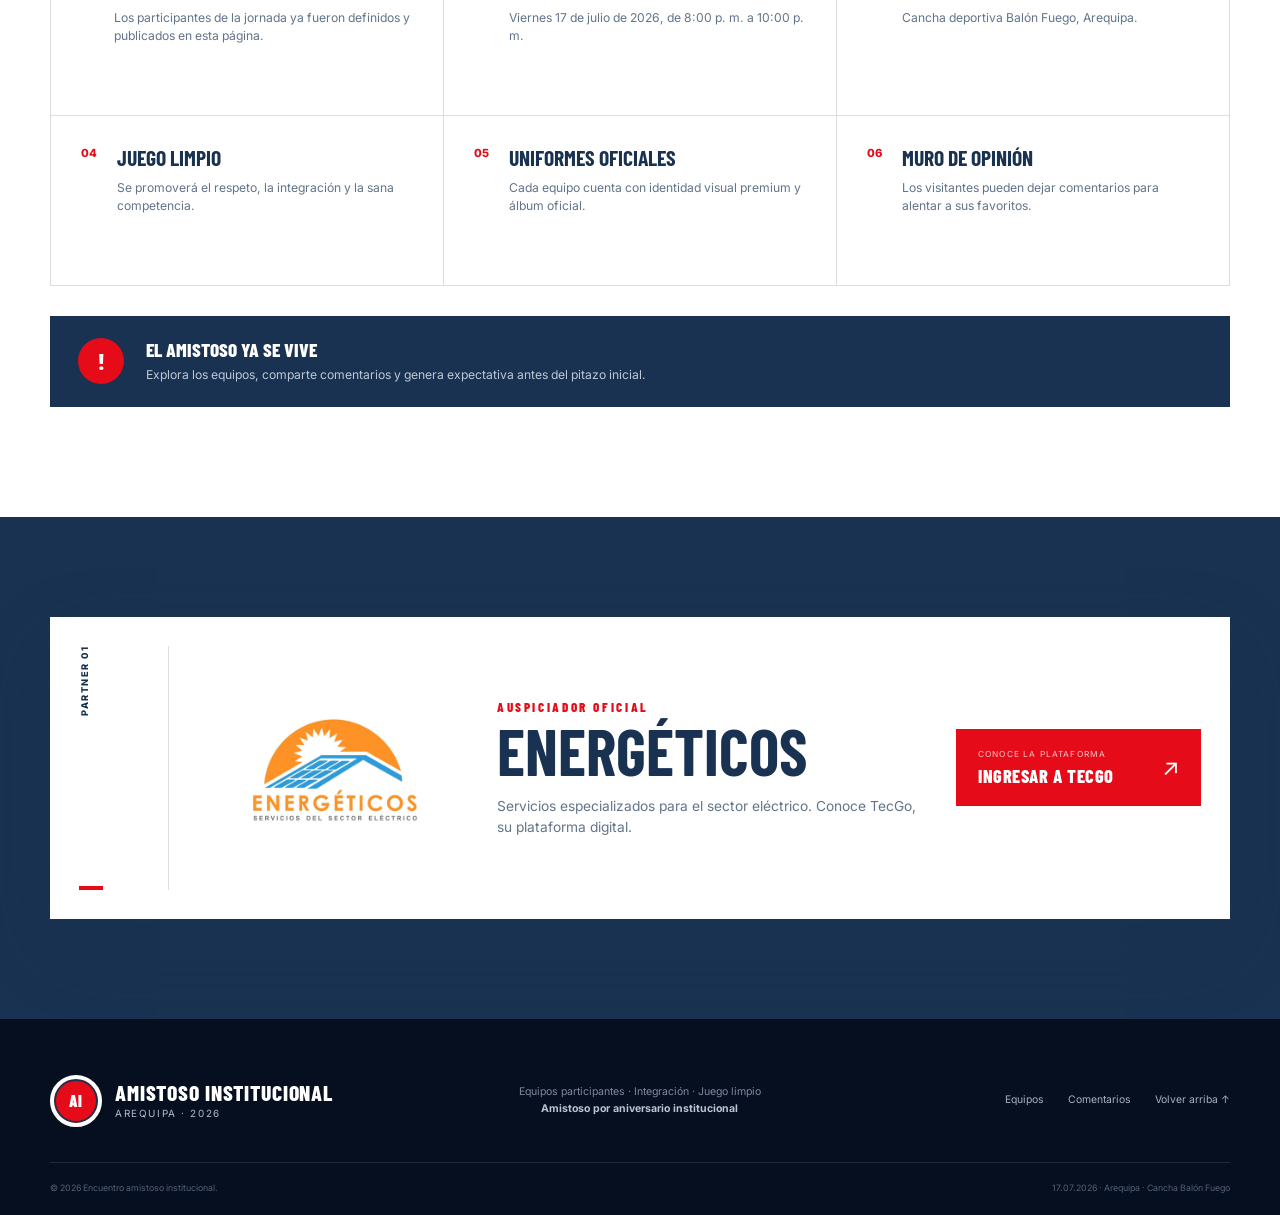
==== commit a802ee97: "Add files via upload" ====
--- a/index.html
+++ b/index.html
@@ -4,24 +4,23 @@
   <meta charset="utf-8">
   <meta name="viewport" content="width=device-width, initial-scale=1">
   <meta name="theme-color" content="#08182f">
-  <meta name="description" content="Copa ANIN 2026 · Planteles oficiales, camisetas premium, álbumes de equipos y muro de comentarios del campeonato.">
-  <meta property="og:title" content="Copa ANIN 2026 · Planteles oficiales">
-  <meta property="og:description" content="Conoce a los cuatro equipos oficiales, sus camisetas, álbumes y el muro de comentarios de la Copa ANIN 2026.">
+  <meta name="description" content="Encuentro amistoso 2026 por aniversario institucional · Equipos participantes, información del evento y muro de comentarios.">
+  <meta property="og:title" content="Amistoso Institucional 2026 · Arequipa">
+  <meta property="og:description" content="Una jornada de integración, deporte y juego limpio por aniversario institucional.">
   <meta property="og:image" content="assets/images/team-cci-album.png">
-  <title>Copa ANIN 2026 · Planteles Oficiales</title>
-  <link rel="icon" href="assets/images/logo-anin.png" type="image/png">
+  <title>Amistoso Institucional 2026 · Arequipa</title>
   <link rel="preconnect" href="https://fonts.googleapis.com">
   <link rel="preconnect" href="https://fonts.gstatic.com" crossorigin>
   <link href="https://fonts.googleapis.com/css2?family=Barlow+Condensed:wght@600;700;800;900&family=Inter:wght@400;500;600;700&display=swap" rel="stylesheet">
-  <link rel="stylesheet" href="assets/css/styles.css?v=world-cup-2026">
+  <link rel="stylesheet" href="assets/css/styles.css?v=amistoso-2026">
 </head>
 <body>
   <a class="skip-link" href="#contenido">Ir al contenido</a>
   <header class="site-header">
     <div class="container nav-wrap">
-      <a class="brand" href="#inicio" aria-label="Copa ANIN, inicio">
-        <span class="brand-mark"><img src="assets/images/logo-anin.png" alt="ANIN"></span>
-        <span><b>COPA ANIN</b><small>Arequipa · 2026</small></span>
+      <a class="brand" href="#inicio" aria-label="Amistoso Institucional, inicio">
+        <span class="brand-mark brand-ball" aria-hidden="true">AI</span>
+        <span><b>AMISTOSO INSTITUCIONAL</b><small>Arequipa · 2026</small></span>
       </a>
       <button class="menu-toggle" type="button" aria-label="Abrir menú" aria-expanded="false"><span></span><span></span></button>
       <nav class="main-nav" aria-label="Navegación principal">
@@ -43,21 +42,21 @@
         <div class="hero-copy reveal">
           <div class="eyebrow"><i></i> Matchday · Arequipa 2026</div>
           <h1>UNA COPA.<br><span>CUATRO</span><br>EQUIPOS.</h1>
-          <p>La cancha está lista. Los planteles están completos. Vive la Copa ANIN 2026: conoce a sus protagonistas, elige tus colores y súmate a la previa del torneo.</p>
+          <p>La cancha está lista y los equipos también. Vive una jornada de integración por aniversario institucional: conoce a sus protagonistas, elige tus colores y súmate a la previa.</p>
           <div class="hero-actions">
             <a class="button button-primary" href="#equipos">Conocer planteles <span>↗</span></a>
             <a class="button button-ghost" href="#matchday">Ver el matchday <span>↓</span></a>
           </div>
           <div class="organizer"><span>Organiza</span><strong>UDE AREQUIPA</strong></div>
         </div>
-        <div class="hero-visual reveal delay-1" aria-label="Trofeo referencial del campeonato">
+        <div class="hero-visual friendly-visual reveal delay-1" aria-label="Encuentro amistoso por aniversario institucional">
           <div class="date-stamp"><b>17</b><span>JUL<br>2026</span></div>
           <div class="trophy-halo"></div>
-          <img src="assets/images/trofeo-copa-mundial-referencial.png" alt="Trofeo dorado Copa ANIN">
-          <div class="trophy-tag"><span>SEDE OFICIAL</span><b>CANCHA BALÓN FUEGO</b><small>Viernes 17 de julio · 8:00 p. m. a 10:00 p. m.</small></div>
-        </div>
-      </div>
-      <div class="hero-watermark" aria-hidden="true">ANIN</div>
+          <div class="friendly-ball" aria-hidden="true"><span>AMISTOSO</span><b>2026</b><small>JUEGO LIMPIO</small></div>
+          <div class="trophy-tag"><span>PUNTO DE ENCUENTRO</span><b>CANCHA BALÓN FUEGO</b><small>Viernes 17 de julio · 8:00 p. m. a 10:00 p. m.</small></div>
+        </div>
+      </div>
+      <div class="hero-watermark" aria-hidden="true">AMISTOSO</div>
       <div class="event-strip">
         <div class="container event-grid event-grid-4">
           <div class="event-item"><span class="event-icon">01</span><div><small>CUÁNDO</small><b>Viernes 17 de julio</b></div></div>
@@ -74,15 +73,15 @@
           <span class="live-pill"><i></i> TODO LISTO</span>
           <span class="kicker light">EL DÍA DE LA COPA</span>
           <h2 id="matchday-title">EL FÚTBOL<br>NOS REÚNE.</h2>
-          <p>Una noche para competir, celebrar el aniversario de ANIN y demostrar que el juego limpio también construye grandes equipos.</p>
+          <p>Una noche para compartir, celebrar el aniversario institucional y demostrar que el juego limpio también construye grandes equipos.</p>
           <a class="matchday-map" href="https://maps.app.goo.gl/oDiJbjf8zxkYyega8" target="_blank" rel="noopener"><span>Cómo llegar</span><b>Cancha Balón Fuego ↗</b></a>
         </div>
         <div class="matchday-board reveal delay-1">
-          <div class="board-top"><span>COPA ANIN · EDICIÓN 2026</span><b>AREQUIPA, PERÚ</b></div>
+          <div class="board-top"><span>AMISTOSO INSTITUCIONAL · 2026</span><b>AREQUIPA, PERÚ</b></div>
           <div class="club-row"><span class="club-code cci">CCI</span><div><b>CCI CLUB</b><small>Supervisión</small></div><em>01</em></div>
           <div class="club-row"><span class="club-code real">RC</span><div><b>REAL COVACHA</b><small>JYS</small></div><em>02</em></div>
           <div class="club-row"><span class="club-code jys">JP</span><div><b>JYS EQUIPO PRIME</b><small>JYS</small></div><em>03</em></div>
-          <div class="club-row"><span class="club-code anin">VA</span><div><b>LOS VOLCÁNICOS DE ANIN</b><small>ANIN</small></div><em>04</em></div>
+          <div class="club-row"><span class="club-code anin">LV</span><div><b>LOS VOLCÁNICOS</b><small>Equipo invitado</small></div><em>04</em></div>
           <div class="board-bottom"><div><small>FECHA</small><b>17 JUL 2026</b></div><div><small>PRIMER PITAZO</small><b>20:00 H</b></div><div><small>FORMATO</small><b>RELÁMPAGO</b></div></div>
         </div>
       </div>
@@ -91,7 +90,7 @@
     <section class="section teams-hub" id="equipos">
       <div class="container">
         <div class="section-heading reveal">
-          <div><span class="kicker">PLANTELES OFICIALES · COPA ANIN 2026</span><h2>LOS EQUIPOS QUE VAN POR LA GLORIA</h2></div>
+          <div><span class="kicker">EQUIPOS PARTICIPANTES · AMISTOSO 2026</span><h2>LOS EQUIPOS DE ESTA JORNADA</h2></div>
           <p>Haz clic en cada equipo y descubre su camiseta oficial, su álbum premium y la narrativa que lo convierte en protagonista de esta edición.</p>
         </div>
 
@@ -99,14 +98,14 @@
           <button class="team-button is-active" type="button" data-team="cci" role="tab" aria-selected="true">CCI CLUB<small>Supervisión · 10 jugadores</small></button>
           <button class="team-button" type="button" data-team="real" role="tab" aria-selected="false">REAL COVACHA<small>JYS · 10 jugadores</small></button>
           <button class="team-button" type="button" data-team="jys" role="tab" aria-selected="false">JYS EQUIPO PRIME<small>JYS · 10 jugadores</small></button>
-          <button class="team-button" type="button" data-team="anin" role="tab" aria-selected="false">LOS VOLCÁNICOS DE ANIN<small>ANIN · 10 jugadores</small></button>
+          <button class="team-button" type="button" data-team="anin" role="tab" aria-selected="false">LOS VOLCÁNICOS<small>Equipo invitado · 10 jugadores</small></button>
         </div>
 
         <article class="team-showcase reveal" id="team-showcase" aria-live="polite">
           <div class="team-showcase-copy">
             <span class="team-badge" id="team-league">Plantel oficial</span>
             <h3 id="team-title">CCI CLUB</h3>
-            <p class="team-lead" id="team-lead">Orden, identidad y ambición para pelear la gloria de la Copa ANIN 2026.</p>
+            <p class="team-lead" id="team-lead">Orden, identidad y compañerismo para disfrutar una gran jornada deportiva.</p>
             <div class="team-meta" id="team-meta"></div>
             <ul class="team-highlights" id="team-highlights"></ul><div class="team-roster" id="team-roster" aria-label="Plantel del equipo"></div>
             <div class="team-cta-row">
@@ -127,7 +126,7 @@
         <div class="comments-intro reveal">
           <span class="kicker">MURO INTERACTIVO</span>
           <h2>COMENTA, ALIENTA Y GENERA EXPECTATIVA</h2>
-          <p>Deja tu comentario, apoya a tu equipo favorito y crea una corriente de opinión alrededor de la Copa ANIN 2026.</p>
+          <p>Deja tu comentario, apoya a tu equipo favorito y comparte la expectativa por este encuentro amistoso.</p>
           <div class="comment-guidelines">
             <div><span>01</span><p><b>Comenta con respeto</b><small>Juego limpio dentro y fuera de la cancha.</small></p></div>
             <div><span>02</span><p><b>Apoya a tu equipo</b><small>Haz sentir tu voz y tu favoritismo.</small></p></div>
@@ -144,10 +143,10 @@
                   <option value="CCI CLUB">CCI CLUB</option>
                   <option value="REAL COVACHA">REAL COVACHA</option>
                   <option value="JYS EQUIPO PRIME">JYS EQUIPO PRIME</option>
-                  <option value="LOS VOLCÁNICOS DE ANIN">LOS VOLCÁNICOS DE ANIN</option>
+                  <option value="LOS VOLCÁNICOS">LOS VOLCÁNICOS</option>
                 </select>
               </label>
-              <label class="field full"><span>Tu comentario *</span><textarea name="message" rows="5" maxlength="280" placeholder="Comparte tu opinión, tu favorito o tu expectativa para la Copa ANIN 2026..."></textarea></label>
+              <label class="field full"><span>Tu comentario *</span><textarea name="message" rows="5" maxlength="280" placeholder="Comparte tu opinión, tu favorito o tu expectativa para el amistoso..."></textarea></label>
             </div>
             <div class="form-message" id="comment-message" role="alert"></div>
             <button class="submit-button" type="submit"><span>PUBLICAR COMENTARIO</span><i>↗</i></button>
@@ -164,18 +163,17 @@
     <section class="section rules" id="bases">
       <div class="container">
         <div class="rules-header reveal">
-          <div><span class="kicker">INFORMACIÓN OFICIAL</span><h2>BASES Y DATOS DEL CAMPEONATO</h2></div>
-          <a class="pdf-card" href="assets/docs/bases-campeonato-anin-2026.pdf" target="_blank" rel="noopener"><span class="pdf-icon">PDF</span><div><b>Descargar bases completas</b><small>Documento oficial · PDF</small></div><i>↓</i></a>
+          <div><span class="kicker">INFORMACIÓN DEL EVENTO</span><h2>DATOS DEL ENCUENTRO AMISTOSO</h2></div>
         </div>
         <div class="rules-grid">
-          <article class="rule-card reveal"><span>01</span><div><h3>Inscripciones cerradas</h3><p>Los planteles oficiales ya fueron definidos y publicados en esta página.</p></div></article>
-          <article class="rule-card reveal delay-1"><span>02</span><div><h3>Partidos relámpago</h3><p>Viernes 17 de julio de 2026, de 8:00 p. m. a 10:00 p. m.</p></div></article>
+          <article class="rule-card reveal"><span>01</span><div><h3>Equipos confirmados</h3><p>Los participantes de la jornada ya fueron definidos y publicados en esta página.</p></div></article>
+          <article class="rule-card reveal delay-1"><span>02</span><div><h3>Jornada amistosa</h3><p>Viernes 17 de julio de 2026, de 8:00 p. m. a 10:00 p. m.</p></div></article>
           <article class="rule-card reveal"><span>03</span><div><h3>Sede confirmada</h3><p>Cancha deportiva Balón Fuego, Arequipa.</p></div></article>
           <article class="rule-card reveal delay-1"><span>04</span><div><h3>Juego limpio</h3><p>Se promoverá el respeto, la integración y la sana competencia.</p></div></article>
           <article class="rule-card reveal"><span>05</span><div><h3>Uniformes oficiales</h3><p>Cada equipo cuenta con identidad visual premium y álbum oficial.</p></div></article>
           <article class="rule-card reveal delay-1"><span>06</span><div><h3>Muro de opinión</h3><p>Los visitantes pueden dejar comentarios para alentar a sus favoritos.</p></div></article>
         </div>
-        <div class="rules-callout reveal"><div class="alert-mark">!</div><div><b>La copa ya se vive</b><p>Explora los planteles oficiales, comparte comentarios y genera expectativa antes del pitazo inicial.</p></div></div>
+        <div class="rules-callout reveal"><div class="alert-mark">!</div><div><b>El amistoso ya se vive</b><p>Explora los equipos, comparte comentarios y genera expectativa antes del pitazo inicial.</p></div></div>
       </div>
     </section>
 
@@ -199,13 +197,13 @@
 
   <footer>
     <div class="container footer-grid">
-      <a class="brand footer-brand" href="#inicio"><span class="brand-mark"><img src="assets/images/logo-anin.png" alt="ANIN"></span><span><b>COPA ANIN</b><small>Arequipa · 2026</small></span></a>
-      <p>Planteles oficiales · Álbumes premium · Muro de comentarios<br><strong>Copa ANIN 2026</strong></p>
+      <a class="brand footer-brand" href="#inicio"><span class="brand-mark brand-ball" aria-hidden="true">AI</span><span><b>AMISTOSO INSTITUCIONAL</b><small>Arequipa · 2026</small></span></a>
+      <p>Equipos participantes · Integración · Juego limpio<br><strong>Amistoso por aniversario institucional</strong></p>
       <div class="footer-links"><a href="#equipos">Equipos</a><a href="#comentarios">Comentarios</a><a href="#inicio">Volver arriba ↑</a></div>
     </div>
-    <div class="container footer-bottom"><span>© 2026 Copa ANIN. Todos los derechos reservados.</span><span>17.07.2026 · Arequipa · Cancha Balón Fuego</span></div>
+    <div class="container footer-bottom"><span>© 2026 Encuentro amistoso institucional.</span><span>17.07.2026 · Arequipa · Cancha Balón Fuego</span></div>
   </footer>
 
-  <script src="assets/js/app.js?v=world-cup-2026"></script>
+  <script src="assets/js/app.js?v=amistoso-2026"></script>
 </body>
 </html>
--- a/assets/css/styles.css
+++ b/assets/css/styles.css
@@ -110,6 +110,9 @@
 .sponsor-button{display:flex;align-items:center;justify-content:space-between;gap:30px;min-width:245px;padding:19px 22px;background:#e50b19;color:#fff;transition:.25s}
 .sponsor-button:hover{background:#193251;transform:translateY(-3px)}
 .sponsor-button small,.sponsor-button b{display:block}.sponsor-button small{font-size:.52rem;letter-spacing:.14em;opacity:.76}.sponsor-button b{font:800 1.15rem var(--display);letter-spacing:.03em;margin-top:4px}.sponsor-button>i{font-style:normal;font-size:1.45rem}
+.brand-ball{background:#e50b19;color:#fff;font:900 1rem var(--display);letter-spacing:.04em;border:4px solid #fff;box-shadow:inset 0 0 0 2px #193251}
+.friendly-visual{display:grid;place-items:center}.friendly-ball{position:relative;z-index:2;display:flex;flex-direction:column;align-items:center;justify-content:center;width:min(390px,80%);aspect-ratio:1;border-radius:50%;background:#fff;color:#193251;border:18px solid #e50b19;box-shadow:0 0 0 2px rgba(255,255,255,.5),0 35px 80px rgba(0,0,0,.3);transform:rotate(-5deg)}
+.friendly-ball:before,.friendly-ball:after{content:"";position:absolute;border:2px solid rgba(25,50,81,.14);border-radius:50%}.friendly-ball:before{inset:27px}.friendly-ball:after{inset:54px}.friendly-ball span,.friendly-ball b,.friendly-ball small{position:relative;z-index:1}.friendly-ball span{font:900 clamp(2.4rem,5vw,4.6rem)/.8 var(--display);letter-spacing:-.03em}.friendly-ball b{font:900 clamp(4.6rem,9vw,8rem)/.8 var(--display);color:#e50b19}.friendly-ball small{font-size:.62rem;font-weight:800;letter-spacing:.23em;margin-top:12px}
 @media(max-width:1050px){.sponsor-card{grid-template-columns:70px 220px 1fr}.sponsor-button{grid-column:2/4;width:100%}}
 @media(max-width:700px){.sponsor-section{padding:70px 0}.sponsor-card{grid-template-columns:1fr;gap:22px;padding:22px}.sponsor-label{display:none}.sponsor-logo-wrap{min-height:120px}.sponsor-copy{text-align:center}.sponsor-copy p{margin-inline:auto}.sponsor-button{grid-column:auto;min-width:0;width:100%}}
 
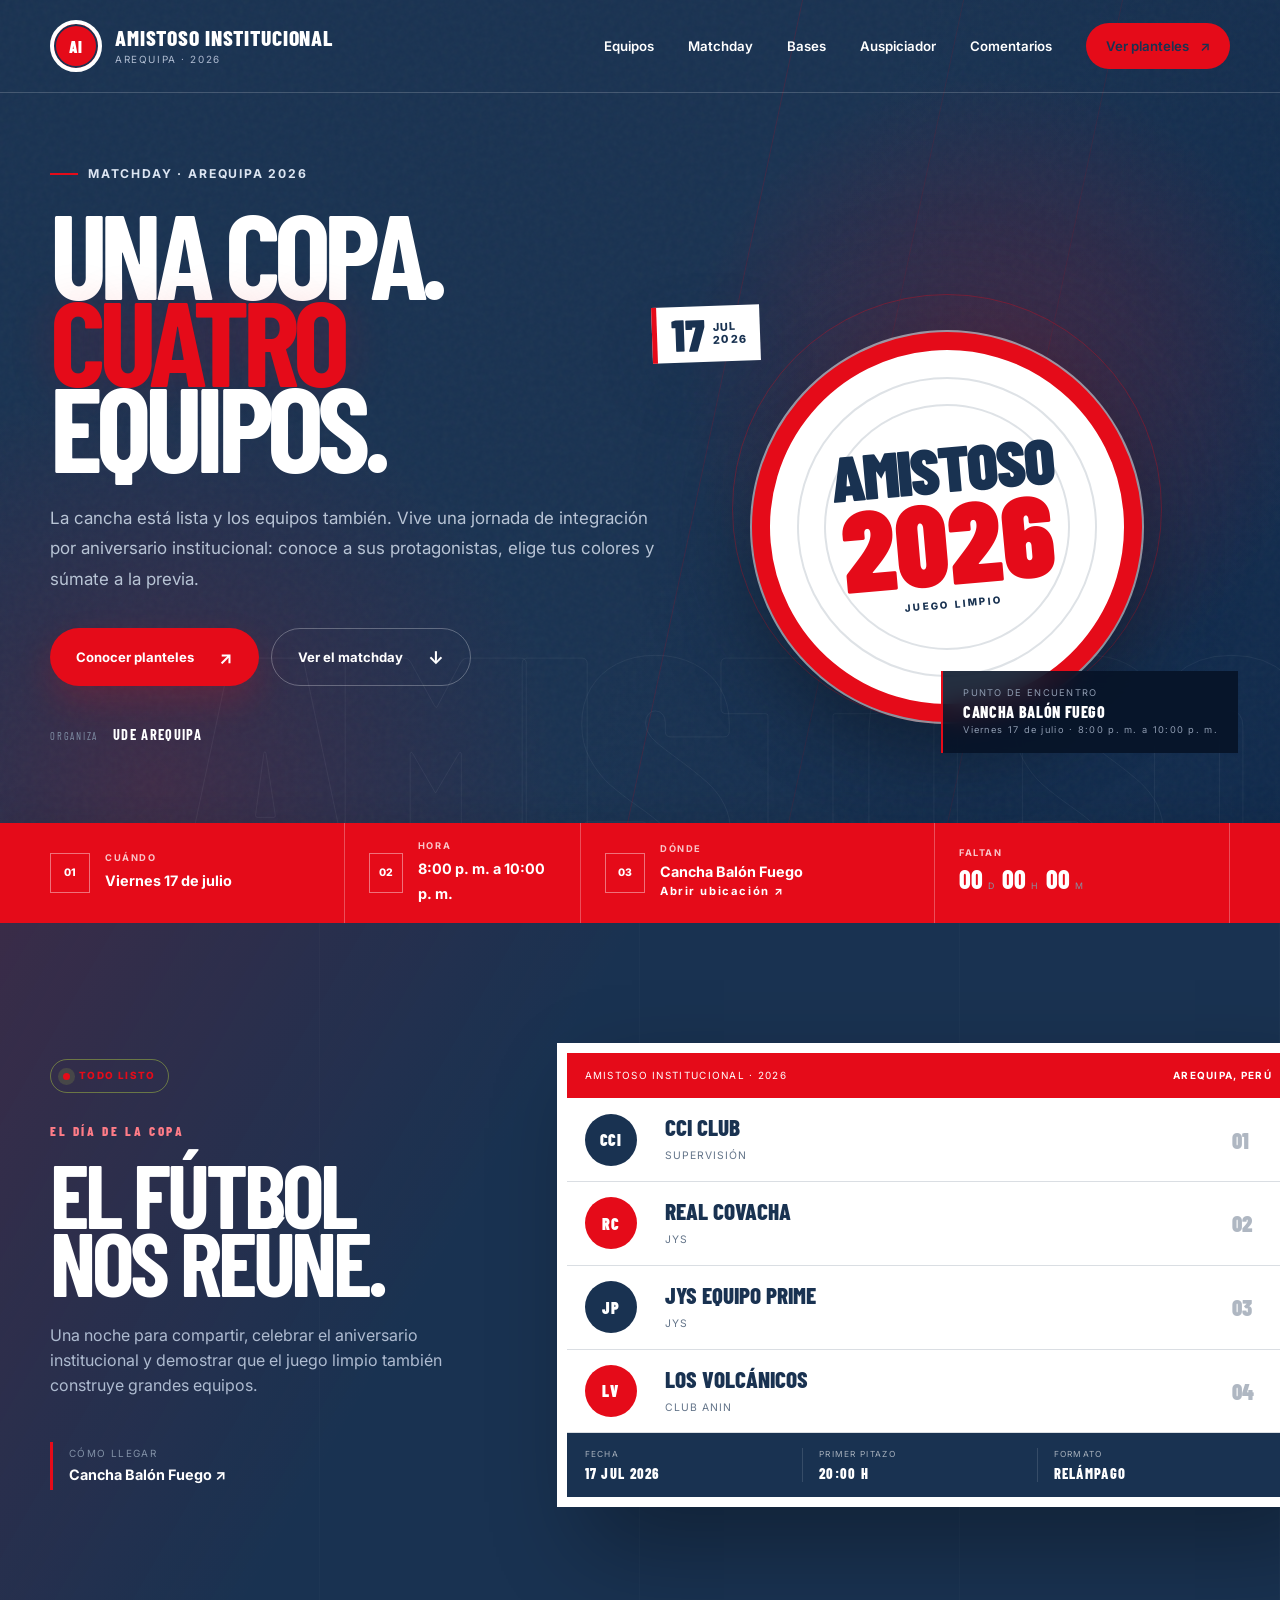
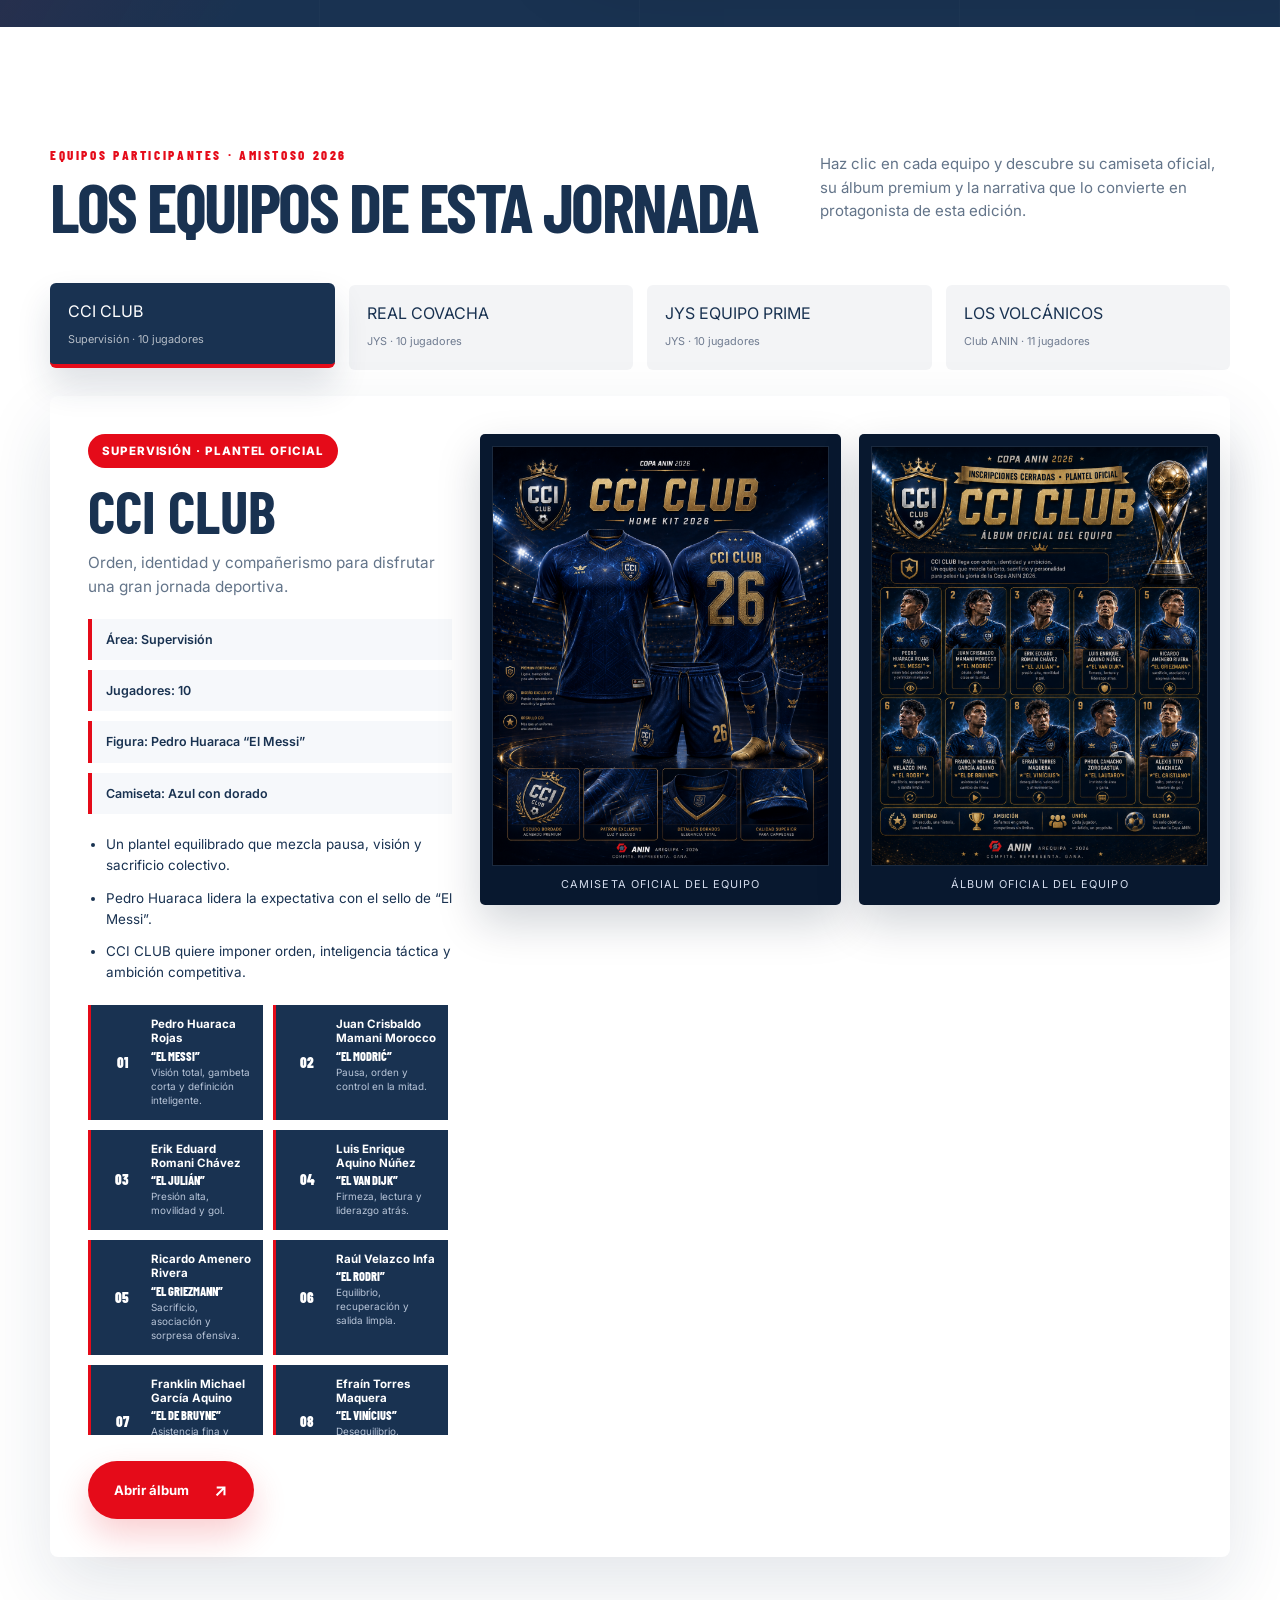
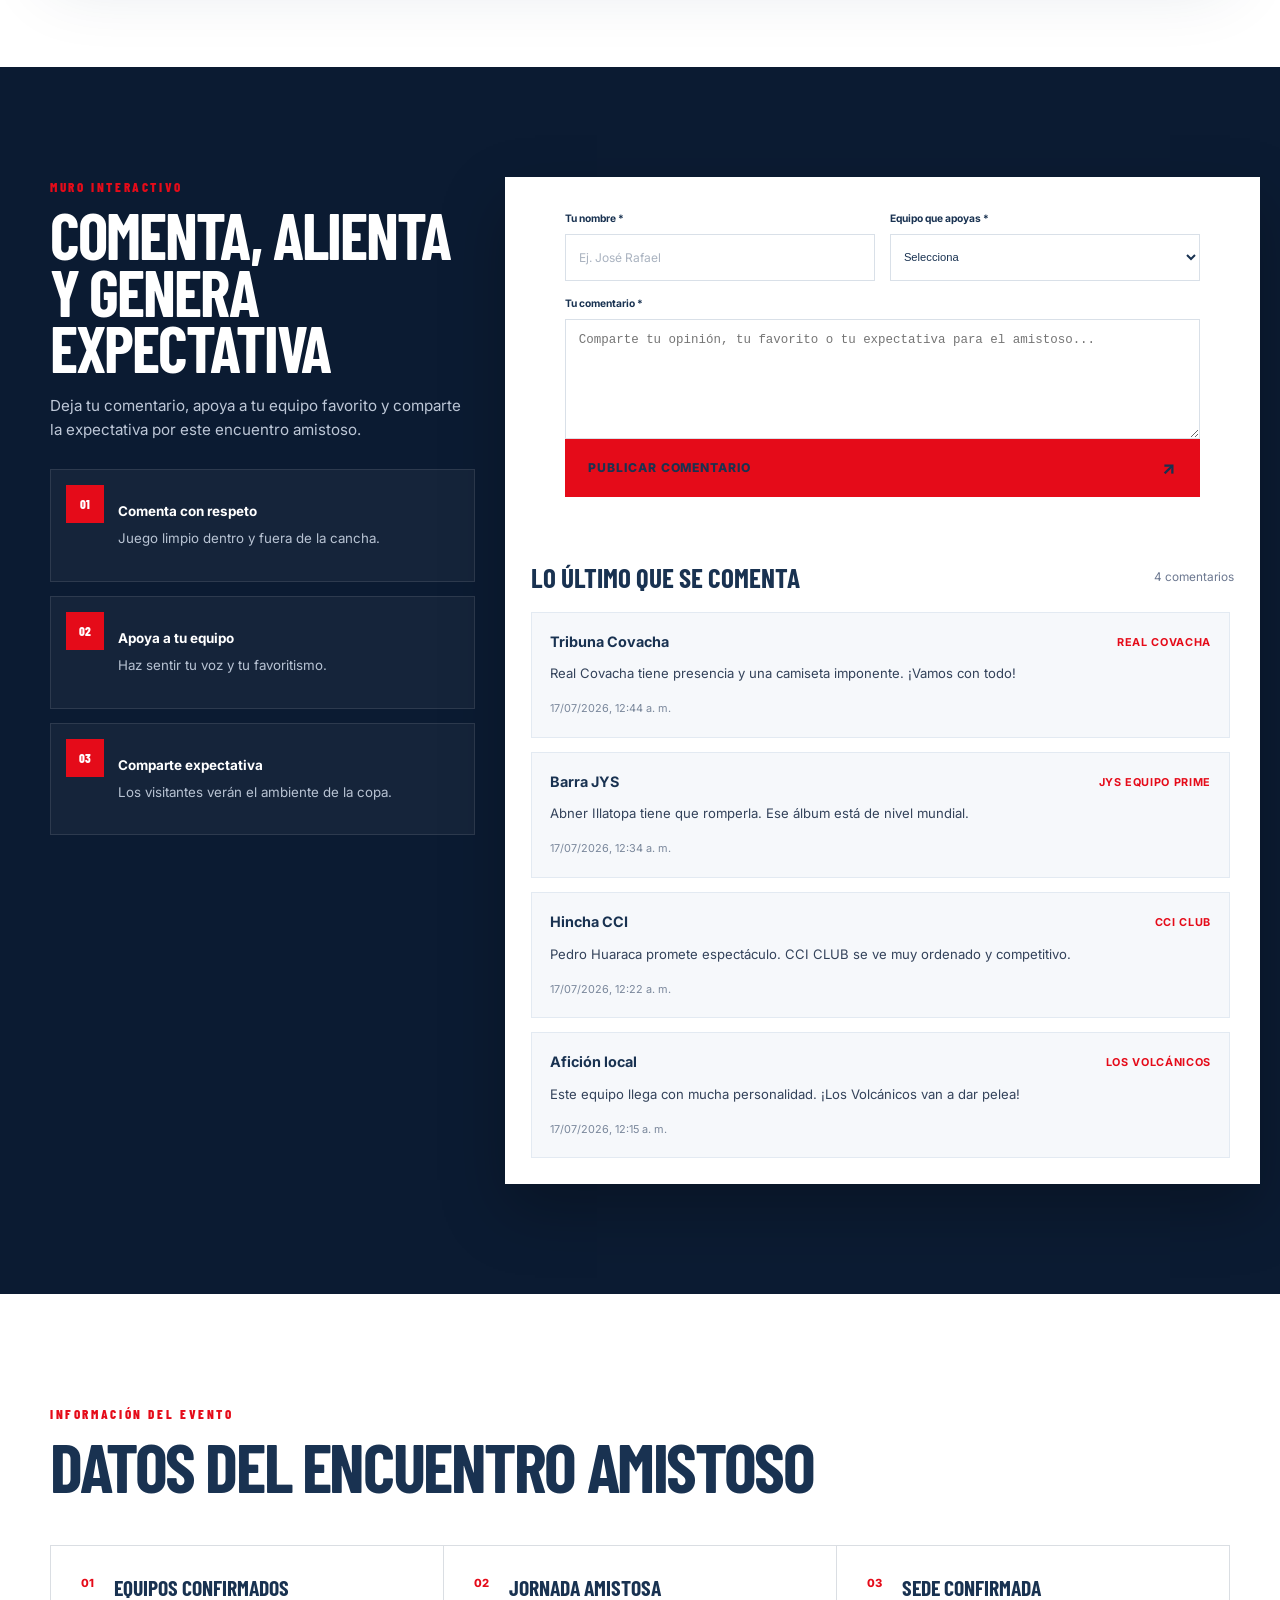
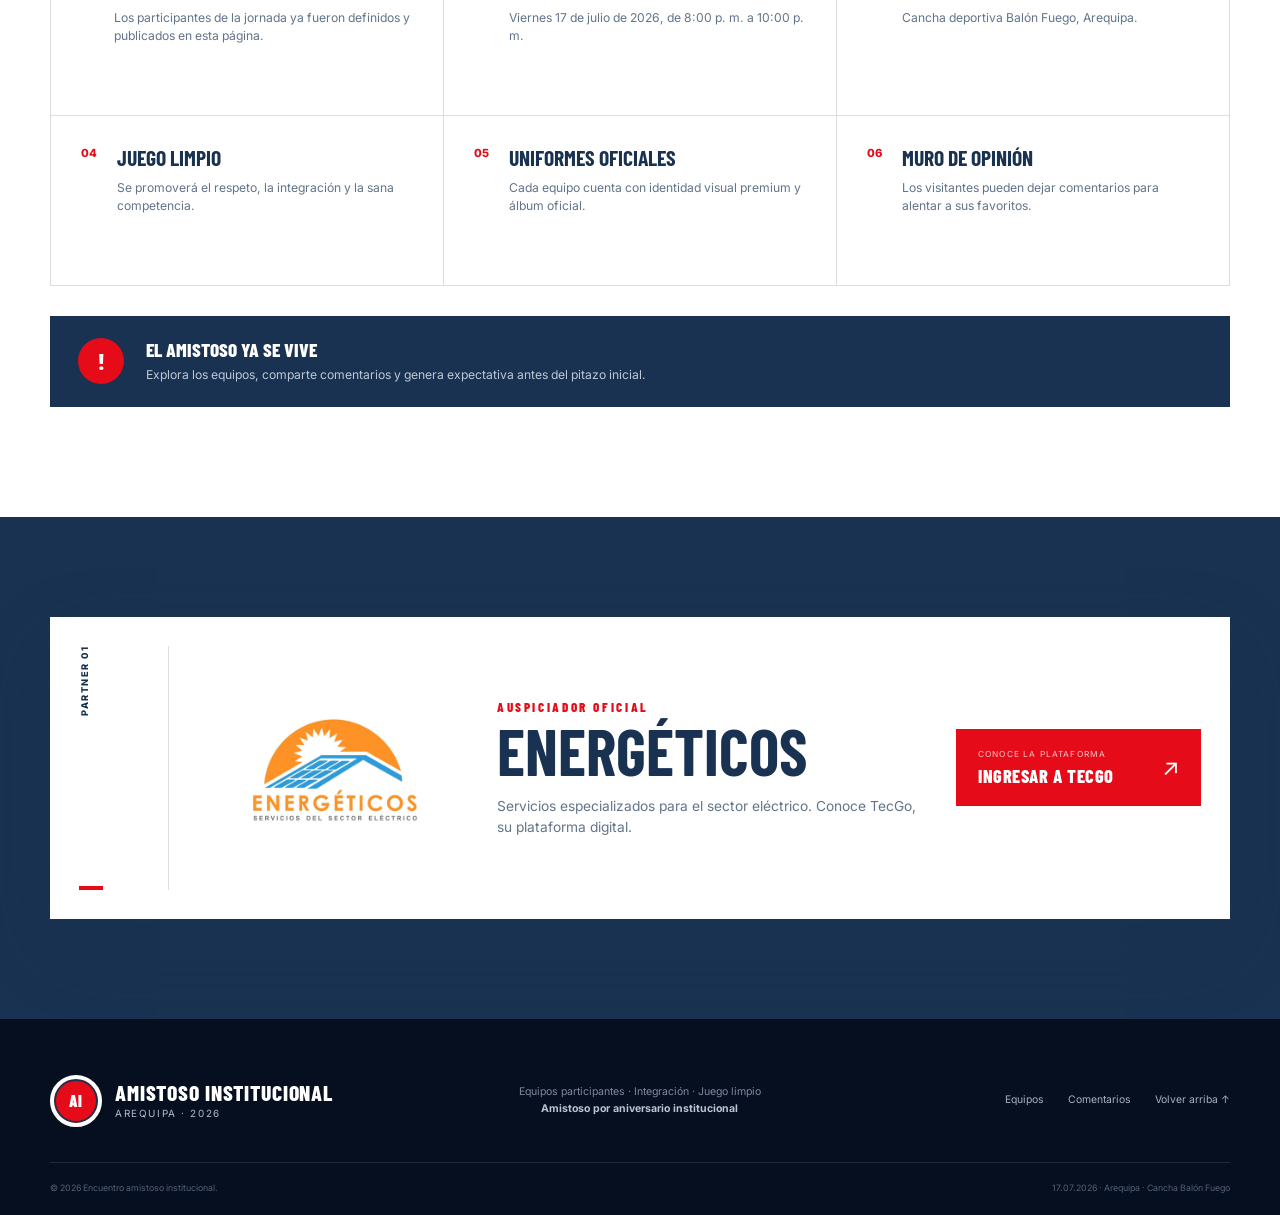
==== commit 95f21c27: "Add files via upload" ====
--- a/index.html
+++ b/index.html
@@ -81,7 +81,7 @@
           <div class="club-row"><span class="club-code cci">CCI</span><div><b>CCI CLUB</b><small>Supervisión</small></div><em>01</em></div>
           <div class="club-row"><span class="club-code real">RC</span><div><b>REAL COVACHA</b><small>JYS</small></div><em>02</em></div>
           <div class="club-row"><span class="club-code jys">JP</span><div><b>JYS EQUIPO PRIME</b><small>JYS</small></div><em>03</em></div>
-          <div class="club-row"><span class="club-code anin">LV</span><div><b>LOS VOLCÁNICOS</b><small>Equipo invitado</small></div><em>04</em></div>
+          <div class="club-row"><span class="club-code anin">LV</span><div><b>LOS VOLCÁNICOS</b><small>Club ANIN</small></div><em>04</em></div>
           <div class="board-bottom"><div><small>FECHA</small><b>17 JUL 2026</b></div><div><small>PRIMER PITAZO</small><b>20:00 H</b></div><div><small>FORMATO</small><b>RELÁMPAGO</b></div></div>
         </div>
       </div>
@@ -98,7 +98,7 @@
           <button class="team-button is-active" type="button" data-team="cci" role="tab" aria-selected="true">CCI CLUB<small>Supervisión · 10 jugadores</small></button>
           <button class="team-button" type="button" data-team="real" role="tab" aria-selected="false">REAL COVACHA<small>JYS · 10 jugadores</small></button>
           <button class="team-button" type="button" data-team="jys" role="tab" aria-selected="false">JYS EQUIPO PRIME<small>JYS · 10 jugadores</small></button>
-          <button class="team-button" type="button" data-team="anin" role="tab" aria-selected="false">LOS VOLCÁNICOS<small>Equipo invitado · 10 jugadores</small></button>
+          <button class="team-button" type="button" data-team="anin" role="tab" aria-selected="false">LOS VOLCÁNICOS<small>Club ANIN · 11 jugadores</small></button>
         </div>
 
         <article class="team-showcase reveal" id="team-showcase" aria-live="polite">
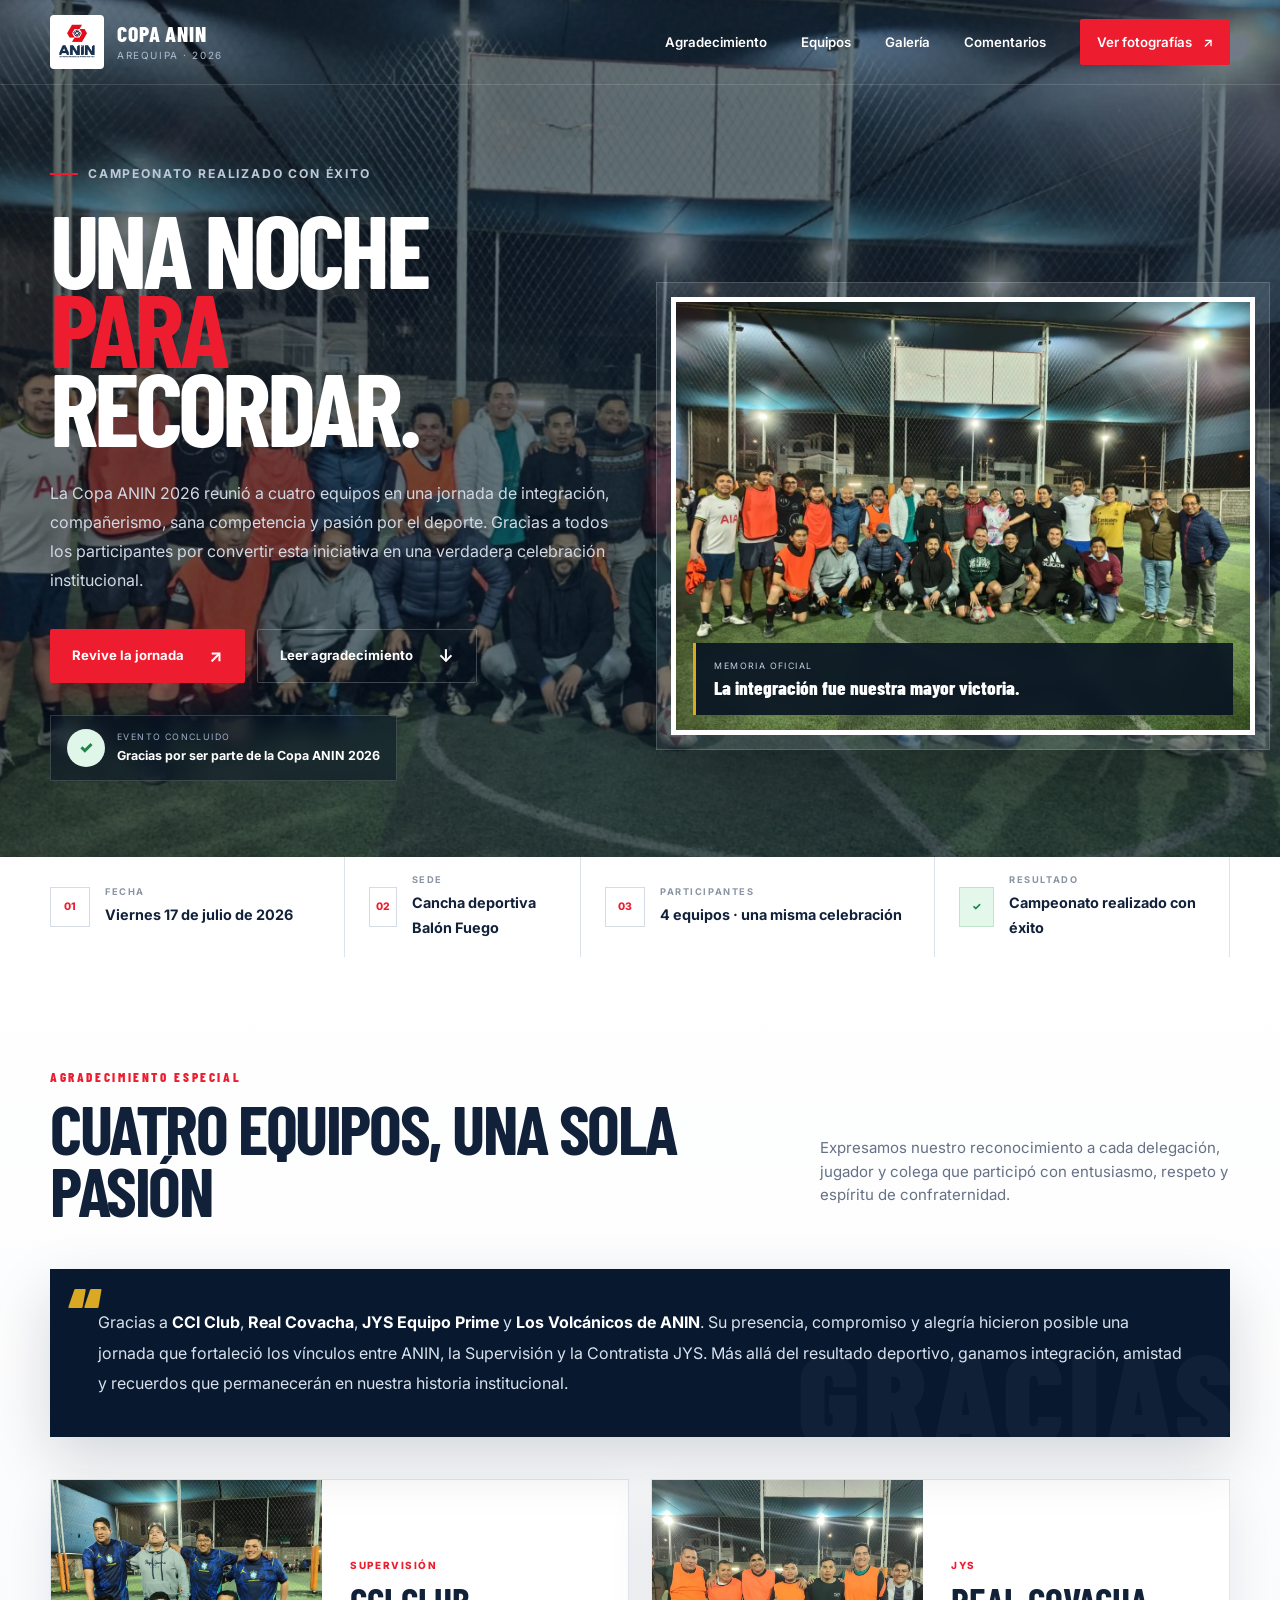
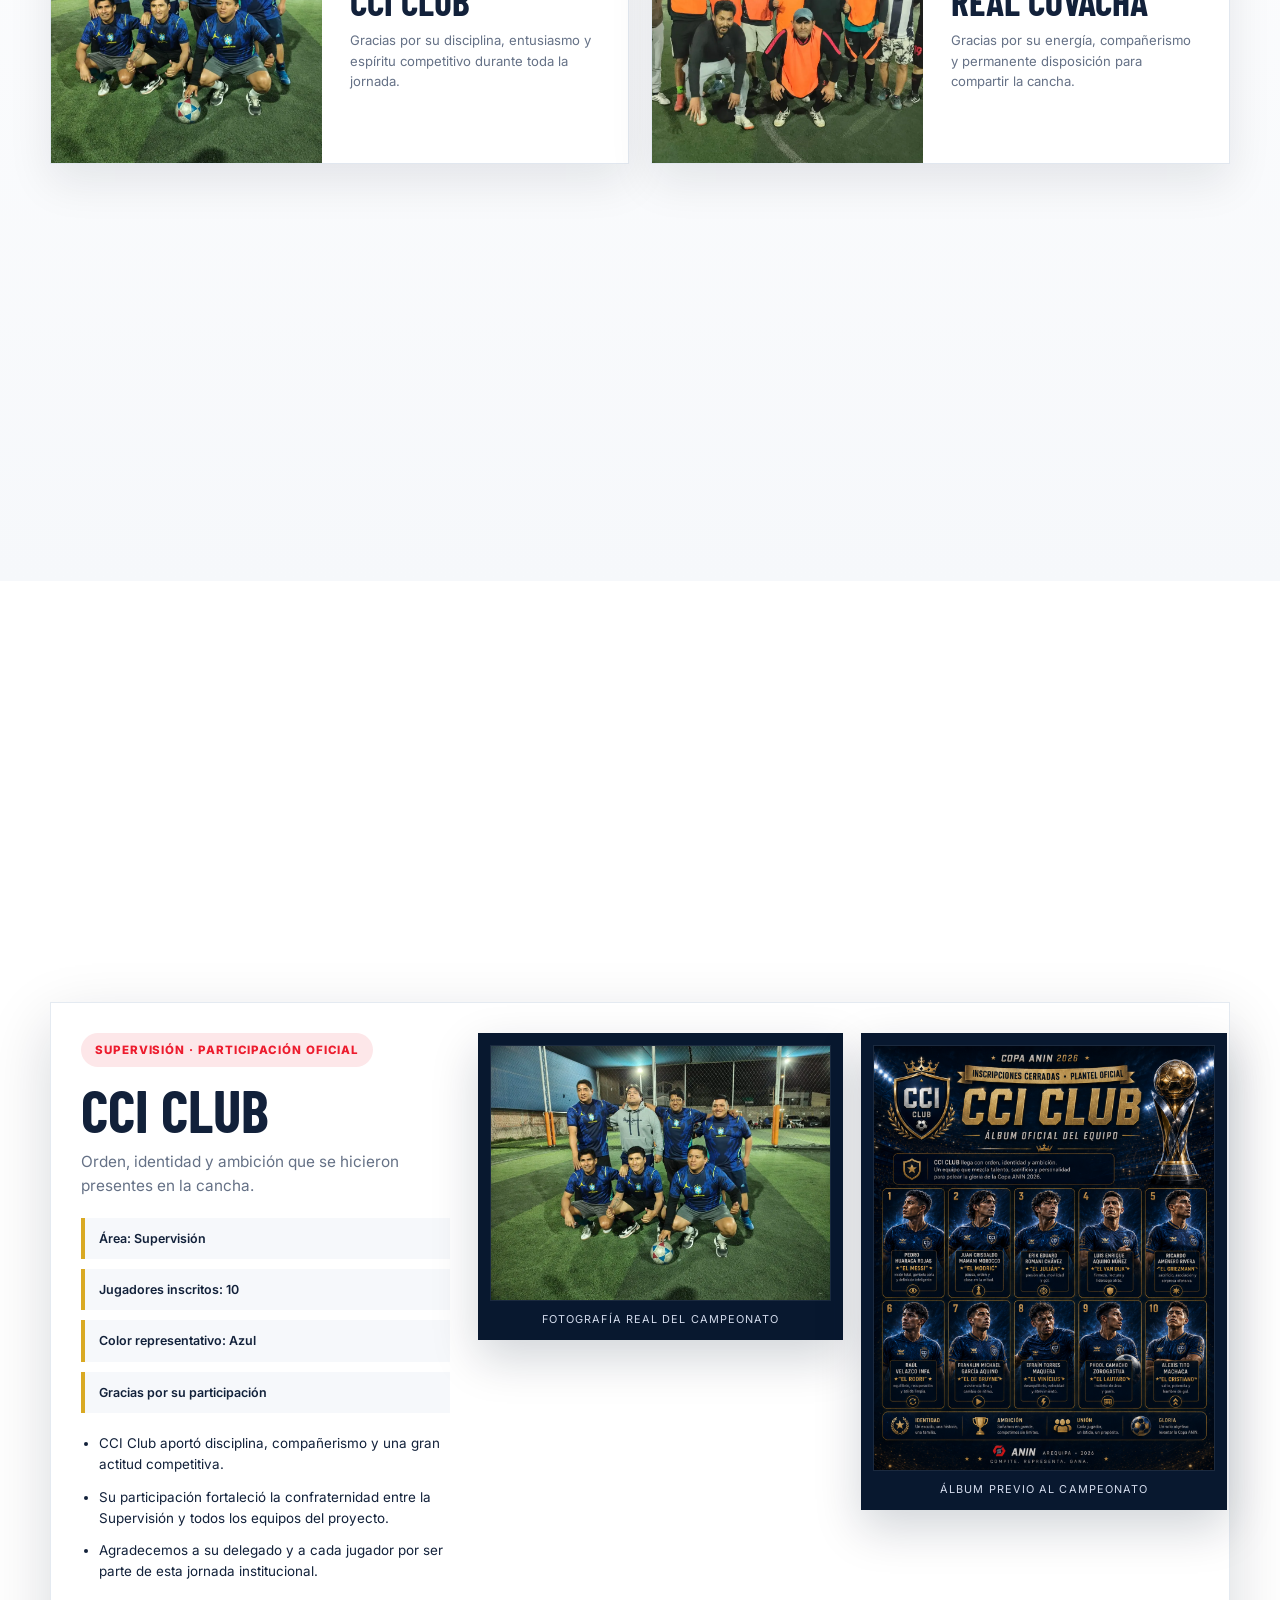
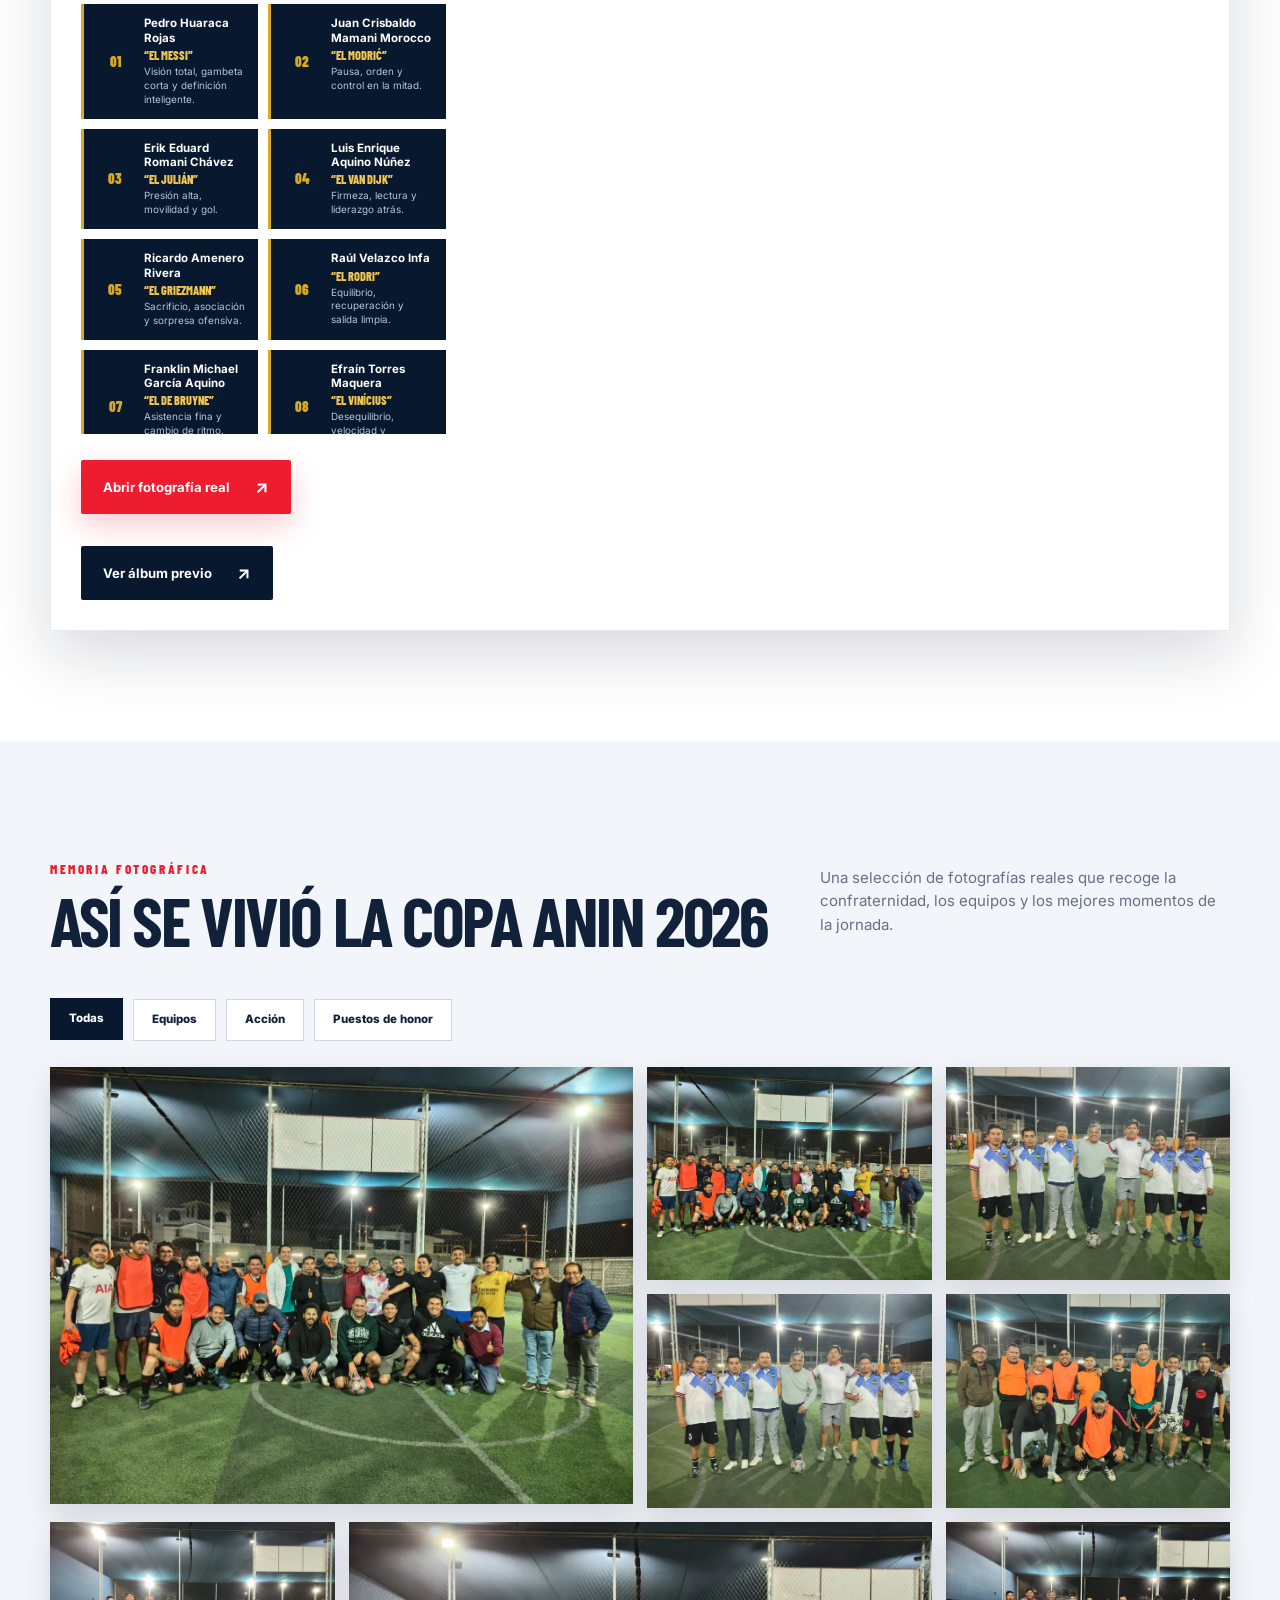
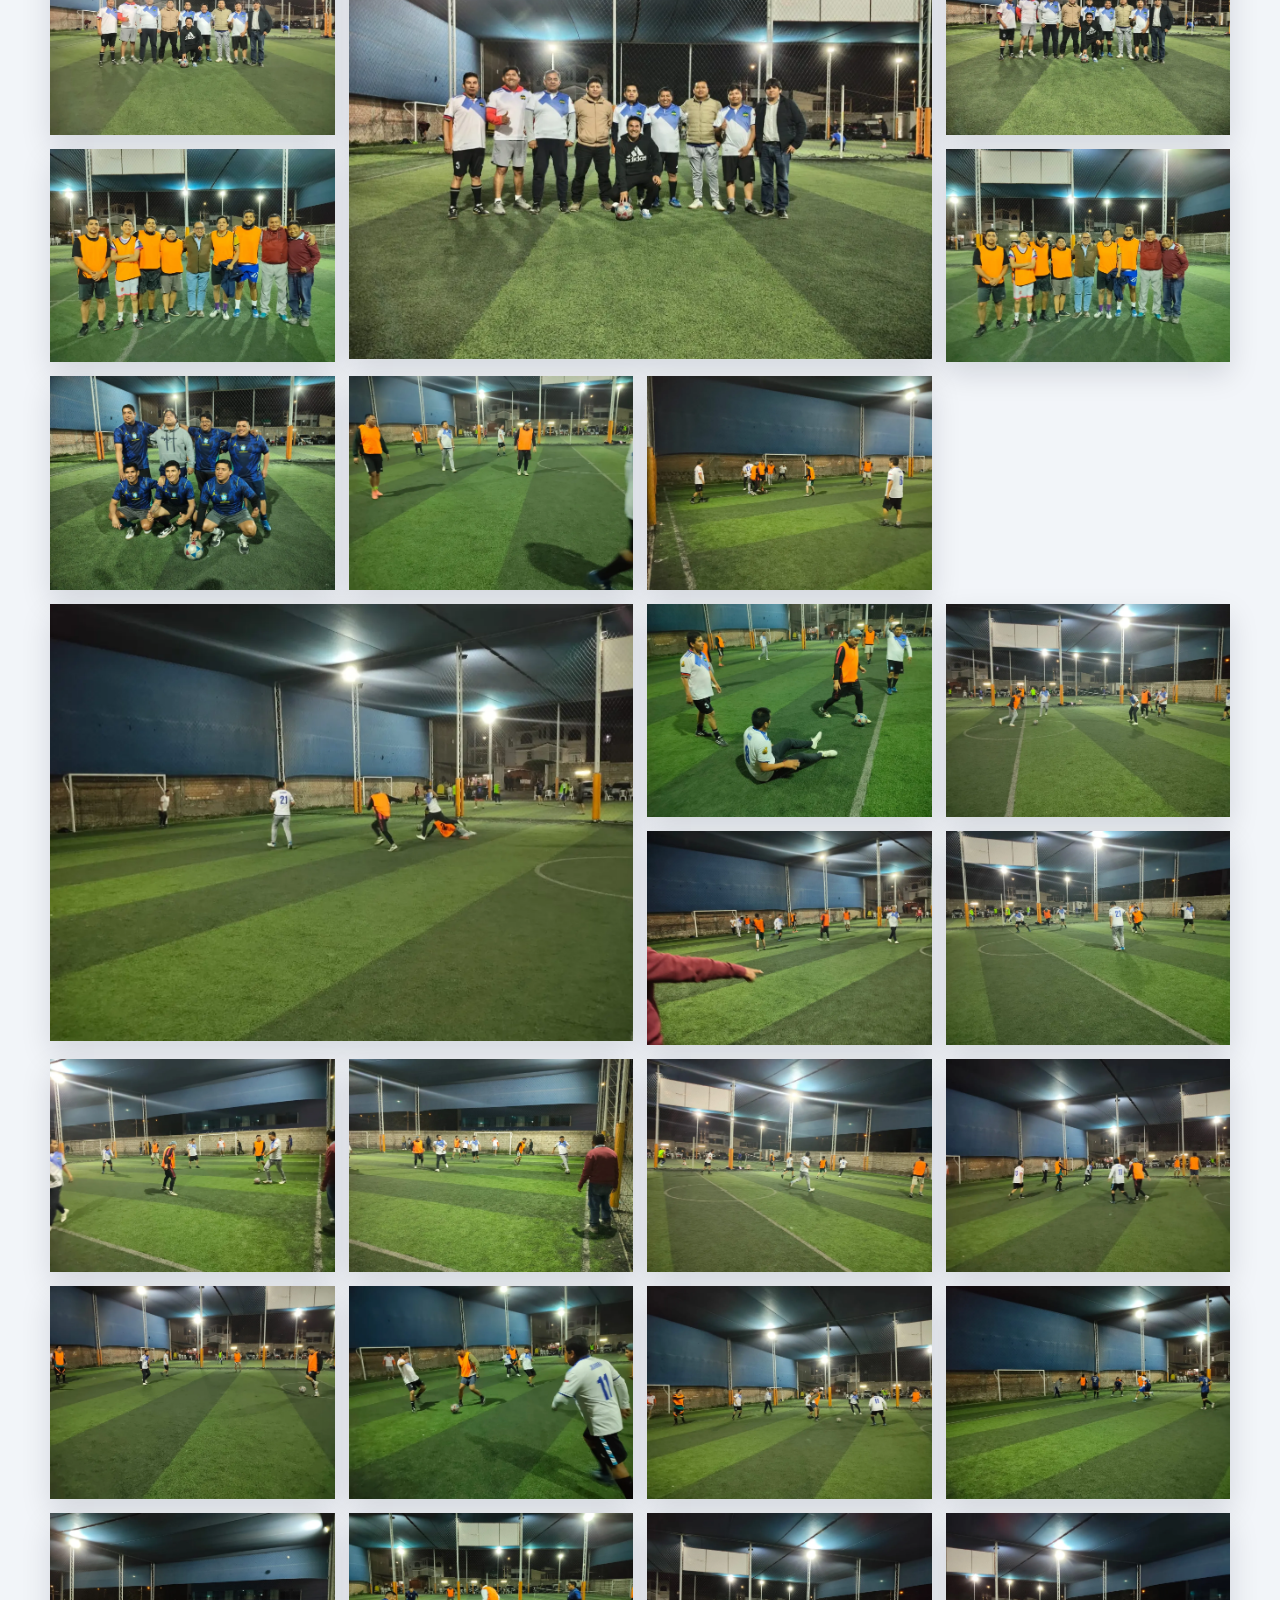
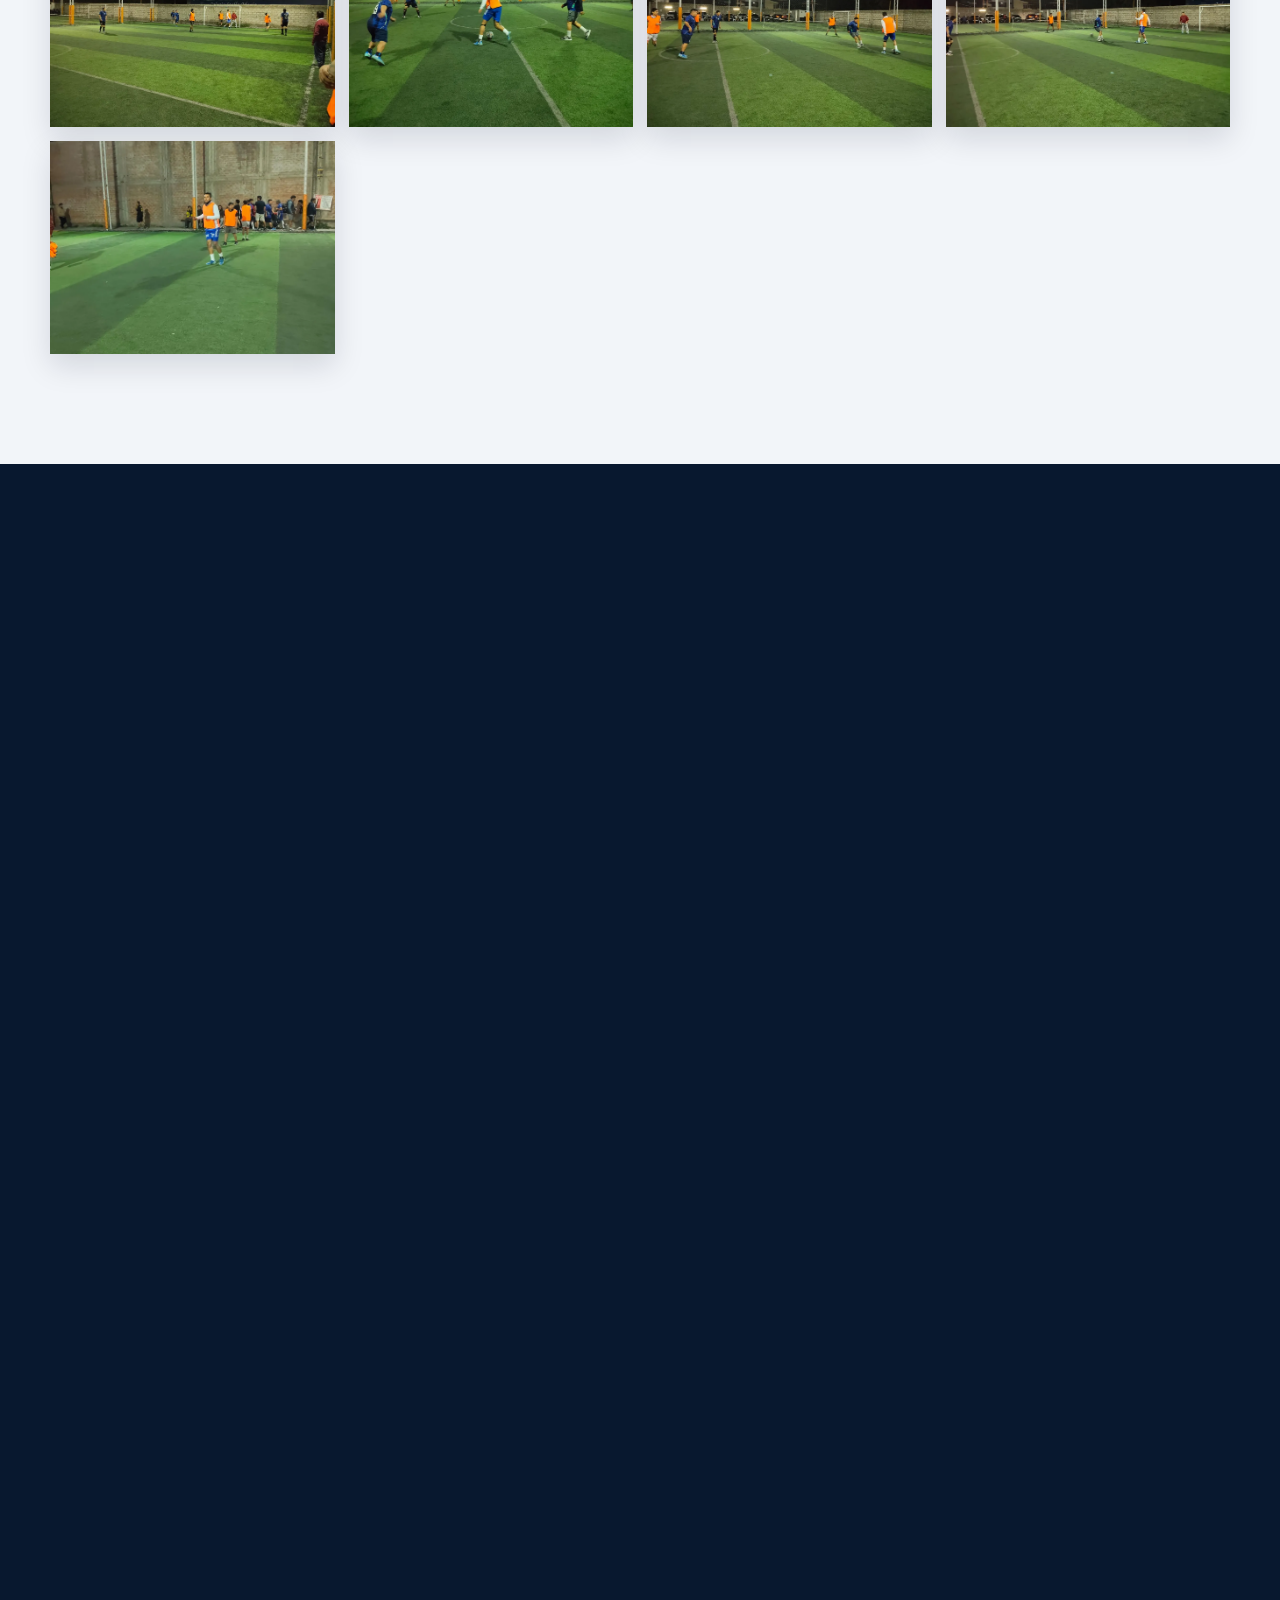
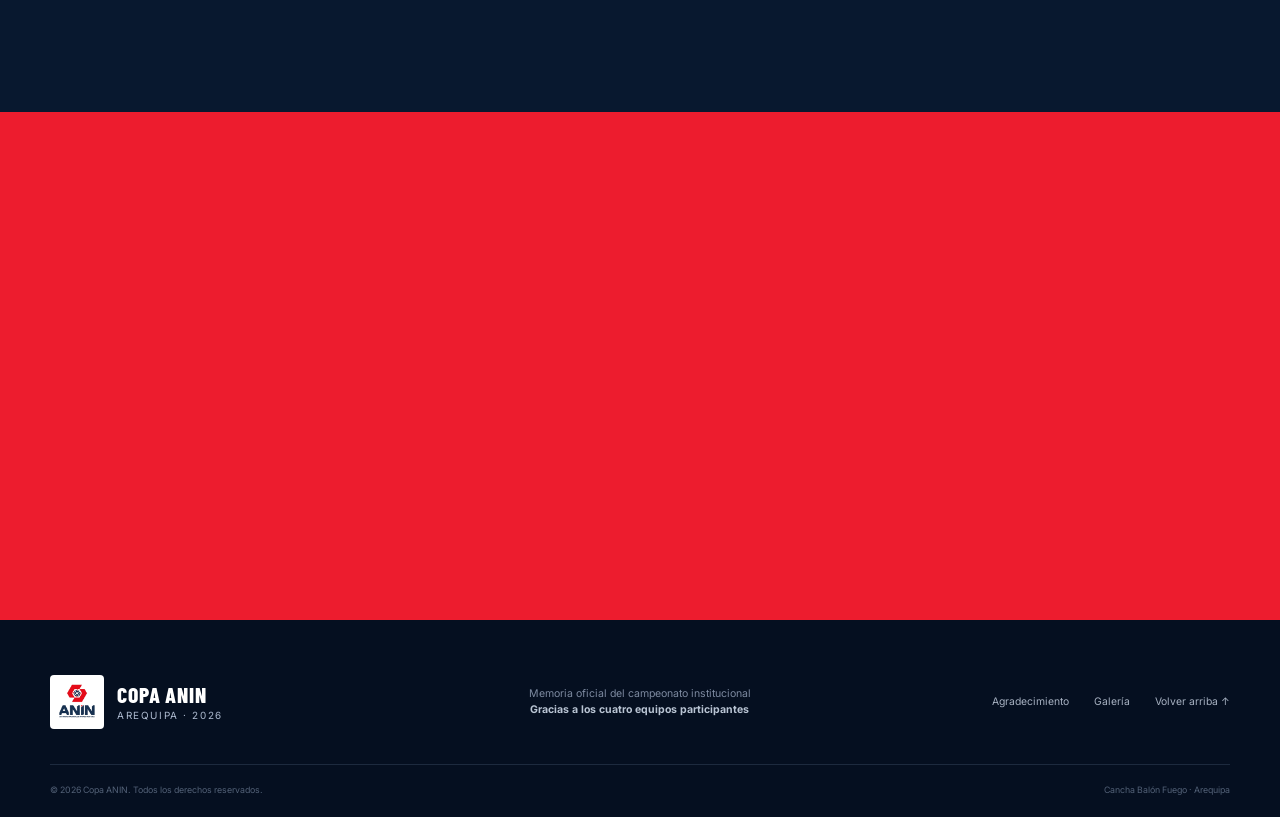
==== commit fae57ad6: "Add files via upload" ====
--- a/index.html
+++ b/index.html
@@ -4,206 +4,214 @@
   <meta charset="utf-8">
   <meta name="viewport" content="width=device-width, initial-scale=1">
   <meta name="theme-color" content="#08182f">
-  <meta name="description" content="Encuentro amistoso 2026 por aniversario institucional · Equipos participantes, información del evento y muro de comentarios.">
-  <meta property="og:title" content="Amistoso Institucional 2026 · Arequipa">
-  <meta property="og:description" content="Una jornada de integración, deporte y juego limpio por aniversario institucional.">
-  <meta property="og:image" content="assets/images/team-cci-album.png">
-  <title>Amistoso Institucional 2026 · Arequipa</title>
+  <meta name="description" content="Copa ANIN 2026 · Memoria oficial del campeonato realizado con éxito en la cancha Balón Fuego, con la participación de CCI Club, Real Covacha, JYS Equipo Prime y Los Volcánicos de ANIN.">
+  <meta property="og:title" content="Copa ANIN 2026 · Una noche para recordar">
+  <meta property="og:description" content="Revive la jornada deportiva, conoce a los cuatro equipos participantes y recorre la galería de fotografías reales del campeonato.">
+  <meta property="og:image" content="assets/images/campeonato-real/hero-campeonato.webp">
+  <title>Copa ANIN 2026 · Memoria del Campeonato</title>
+  <link rel="icon" href="assets/images/logo-anin.png" type="image/png">
   <link rel="preconnect" href="https://fonts.googleapis.com">
   <link rel="preconnect" href="https://fonts.gstatic.com" crossorigin>
   <link href="https://fonts.googleapis.com/css2?family=Barlow+Condensed:wght@600;700;800;900&family=Inter:wght@400;500;600;700&display=swap" rel="stylesheet">
-  <link rel="stylesheet" href="assets/css/styles.css?v=amistoso-2026">
+  <link rel="stylesheet" href="assets/css/styles.css?v=memoria-2026-1">
 </head>
-<body>
+<body class="post-event-page">
   <a class="skip-link" href="#contenido">Ir al contenido</a>
+
   <header class="site-header">
     <div class="container nav-wrap">
-      <a class="brand" href="#inicio" aria-label="Amistoso Institucional, inicio">
-        <span class="brand-mark brand-ball" aria-hidden="true">AI</span>
-        <span><b>AMISTOSO INSTITUCIONAL</b><small>Arequipa · 2026</small></span>
+      <a class="brand" href="#inicio" aria-label="Copa ANIN, inicio">
+        <span class="brand-mark"><img src="assets/images/logo-anin.png" alt="ANIN"></span>
+        <span><b>COPA ANIN</b><small>Arequipa · 2026</small></span>
       </a>
       <button class="menu-toggle" type="button" aria-label="Abrir menú" aria-expanded="false"><span></span><span></span></button>
       <nav class="main-nav" aria-label="Navegación principal">
+        <a href="#agradecimiento">Agradecimiento</a>
         <a href="#equipos">Equipos</a>
-        <a href="#matchday">Matchday</a>
-        <a href="#bases">Bases</a>
-        <a href="#auspiciador">Auspiciador</a>
+        <a href="#galeria">Galería</a>
         <a href="#comentarios">Comentarios</a>
-        <a class="nav-cta" href="#equipos">Ver planteles <span>↗</span></a>
+        <a class="nav-cta" href="#galeria">Ver fotografías <span>↗</span></a>
       </nav>
     </div>
   </header>
 
   <main id="contenido">
-    <section class="hero hero-closed" id="inicio">
+    <section class="hero hero-memory" id="inicio">
+      <div class="hero-memory-bg" aria-hidden="true"></div>
       <div class="hero-noise"></div>
-      <div class="hero-lines"></div>
-      <div class="container hero-grid">
+      <div class="container hero-grid memory-hero-grid">
         <div class="hero-copy reveal">
-          <div class="eyebrow"><i></i> Matchday · Arequipa 2026</div>
-          <h1>UNA COPA.<br><span>CUATRO</span><br>EQUIPOS.</h1>
-          <p>La cancha está lista y los equipos también. Vive una jornada de integración por aniversario institucional: conoce a sus protagonistas, elige tus colores y súmate a la previa.</p>
+          <div class="eyebrow"><i></i> Campeonato realizado con éxito</div>
+          <h1>UNA NOCHE<br><span>PARA</span><br>RECORDAR.</h1>
+          <p>La Copa ANIN 2026 reunió a cuatro equipos en una jornada de integración, compañerismo, sana competencia y pasión por el deporte. Gracias a todos los participantes por convertir esta iniciativa en una verdadera celebración institucional.</p>
           <div class="hero-actions">
-            <a class="button button-primary" href="#equipos">Conocer planteles <span>↗</span></a>
-            <a class="button button-ghost" href="#matchday">Ver el matchday <span>↓</span></a>
-          </div>
-          <div class="organizer"><span>Organiza</span><strong>UDE AREQUIPA</strong></div>
-        </div>
-        <div class="hero-visual friendly-visual reveal delay-1" aria-label="Encuentro amistoso por aniversario institucional">
-          <div class="date-stamp"><b>17</b><span>JUL<br>2026</span></div>
-          <div class="trophy-halo"></div>
-          <div class="friendly-ball" aria-hidden="true"><span>AMISTOSO</span><b>2026</b><small>JUEGO LIMPIO</small></div>
-          <div class="trophy-tag"><span>PUNTO DE ENCUENTRO</span><b>CANCHA BALÓN FUEGO</b><small>Viernes 17 de julio · 8:00 p. m. a 10:00 p. m.</small></div>
-        </div>
-      </div>
-      <div class="hero-watermark" aria-hidden="true">AMISTOSO</div>
-      <div class="event-strip">
+            <a class="button button-primary" href="#galeria">Revive la jornada <span>↗</span></a>
+            <a class="button button-ghost" href="#agradecimiento">Leer agradecimiento <span>↓</span></a>
+          </div>
+          <div class="memory-seal"><span>✓</span><p><small>EVENTO CONCLUIDO</small><b>Gracias por ser parte de la Copa ANIN 2026</b></p></div>
+        </div>
+        <div class="hero-memory-card reveal delay-1">
+          <img src="assets/images/campeonato-real/foto-01.webp" alt="Fotografía grupal de participantes de la Copa ANIN 2026">
+          <div class="hero-memory-caption"><span>MEMORIA OFICIAL</span><b>La integración fue nuestra mayor victoria.</b></div>
+        </div>
+      </div>
+      <div class="event-strip memory-strip">
         <div class="container event-grid event-grid-4">
-          <div class="event-item"><span class="event-icon">01</span><div><small>CUÁNDO</small><b>Viernes 17 de julio</b></div></div>
-          <div class="event-item"><span class="event-icon">02</span><div><small>HORA</small><b>8:00 p. m. a 10:00 p. m.</b></div></div>
-          <div class="event-item"><span class="event-icon">03</span><div><small>DÓNDE</small><b>Cancha Balón Fuego</b><small><a class="inline-map-link" href="https://maps.app.goo.gl/oDiJbjf8zxkYyega8" target="_blank" rel="noopener">Abrir ubicación ↗</a></small></div></div>
-          <div class="event-item countdown-wrap"><small>FALTAN</small><div id="countdown" aria-label="Cuenta regresiva"><b>00</b><em>D</em><b>00</b><em>H</em><b>00</b><em>M</em></div></div>
-        </div>
-      </div>
-    </section>
-
-    <section class="matchday" id="matchday" aria-labelledby="matchday-title">
-      <div class="container matchday-grid">
-        <div class="matchday-heading reveal">
-          <span class="live-pill"><i></i> TODO LISTO</span>
-          <span class="kicker light">EL DÍA DE LA COPA</span>
-          <h2 id="matchday-title">EL FÚTBOL<br>NOS REÚNE.</h2>
-          <p>Una noche para compartir, celebrar el aniversario institucional y demostrar que el juego limpio también construye grandes equipos.</p>
-          <a class="matchday-map" href="https://maps.app.goo.gl/oDiJbjf8zxkYyega8" target="_blank" rel="noopener"><span>Cómo llegar</span><b>Cancha Balón Fuego ↗</b></a>
-        </div>
-        <div class="matchday-board reveal delay-1">
-          <div class="board-top"><span>AMISTOSO INSTITUCIONAL · 2026</span><b>AREQUIPA, PERÚ</b></div>
-          <div class="club-row"><span class="club-code cci">CCI</span><div><b>CCI CLUB</b><small>Supervisión</small></div><em>01</em></div>
-          <div class="club-row"><span class="club-code real">RC</span><div><b>REAL COVACHA</b><small>JYS</small></div><em>02</em></div>
-          <div class="club-row"><span class="club-code jys">JP</span><div><b>JYS EQUIPO PRIME</b><small>JYS</small></div><em>03</em></div>
-          <div class="club-row"><span class="club-code anin">LV</span><div><b>LOS VOLCÁNICOS</b><small>Club ANIN</small></div><em>04</em></div>
-          <div class="board-bottom"><div><small>FECHA</small><b>17 JUL 2026</b></div><div><small>PRIMER PITAZO</small><b>20:00 H</b></div><div><small>FORMATO</small><b>RELÁMPAGO</b></div></div>
-        </div>
-      </div>
-    </section>
-
-    <section class="section teams-hub" id="equipos">
+          <div class="event-item"><span class="event-icon">01</span><div><small>FECHA</small><b>Viernes 17 de julio de 2026</b></div></div>
+          <div class="event-item"><span class="event-icon">02</span><div><small>SEDE</small><b>Cancha deportiva Balón Fuego</b></div></div>
+          <div class="event-item"><span class="event-icon">03</span><div><small>PARTICIPANTES</small><b>4 equipos · una misma celebración</b></div></div>
+          <div class="event-item"><span class="event-icon success-event-icon">✓</span><div><small>RESULTADO</small><b>Campeonato realizado con éxito</b></div></div>
+        </div>
+      </div>
+    </section>
+
+    <section class="section gratitude-section" id="agradecimiento">
+      <div class="container">
+        <div class="section-heading gratitude-heading reveal">
+          <div><span class="kicker">AGRADECIMIENTO ESPECIAL</span><h2>CUATRO EQUIPOS, UNA SOLA PASIÓN</h2></div>
+          <p>Expresamos nuestro reconocimiento a cada delegación, jugador y colega que participó con entusiasmo, respeto y espíritu de confraternidad.</p>
+        </div>
+        <div class="gratitude-message reveal delay-1">
+          <span class="gratitude-quote">“</span>
+          <p>Gracias a <strong>CCI Club</strong>, <strong>Real Covacha</strong>, <strong>JYS Equipo Prime</strong> y <strong>Los Volcánicos de ANIN</strong>. Su presencia, compromiso y alegría hicieron posible una jornada que fortaleció los vínculos entre ANIN, la Supervisión y la Contratista JYS. Más allá del resultado deportivo, ganamos integración, amistad y recuerdos que permanecerán en nuestra historia institucional.</p>
+        </div>
+        <div class="real-team-grid">
+          <article class="real-team-card reveal">
+            <img src="assets/images/campeonato-real/foto-11.webp" alt="Fotografía real de CCI Club" loading="lazy">
+            <div><span>SUPERVISIÓN</span><h3>CCI CLUB</h3><p>Gracias por su disciplina, entusiasmo y espíritu competitivo durante toda la jornada.</p></div>
+          </article>
+          <article class="real-team-card reveal delay-1">
+            <img src="assets/images/campeonato-real/foto-05.webp" alt="Fotografía real de Real Covacha" loading="lazy">
+            <div><span>JYS</span><h3>REAL COVACHA</h3><p>Gracias por su energía, compañerismo y permanente disposición para compartir la cancha.</p></div>
+          </article>
+          <article class="real-team-card reveal">
+            <img src="assets/images/campeonato-real/foto-09.webp" alt="Fotografía real de JYS Equipo Prime" loading="lazy">
+            <div><span>JYS</span><h3>JYS EQUIPO PRIME</h3><p>Gracias por su entrega, alegría y participación activa en esta celebración deportiva.</p></div>
+          </article>
+          <article class="real-team-card reveal delay-1">
+            <img src="assets/images/campeonato-real/foto-03.webp" alt="Fotografía real de Los Volcánicos de ANIN" loading="lazy">
+            <div><span>ANIN</span><h3>LOS VOLCÁNICOS DE ANIN</h3><p>Gracias por representar a ANIN con orgullo, unión y un gran espíritu de integración.</p></div>
+          </article>
+        </div>
+      </div>
+    </section>
+
+    <section class="section teams-hub memory-teams" id="equipos">
       <div class="container">
         <div class="section-heading reveal">
-          <div><span class="kicker">EQUIPOS PARTICIPANTES · AMISTOSO 2026</span><h2>LOS EQUIPOS DE ESTA JORNADA</h2></div>
-          <p>Haz clic en cada equipo y descubre su camiseta oficial, su álbum premium y la narrativa que lo convierte en protagonista de esta edición.</p>
-        </div>
-
+          <div><span class="kicker">DE LA EXPECTATIVA A LA CANCHA REAL</span><h2>CONOCE LA HISTORIA DE CADA EQUIPO</h2></div>
+          <p>Selecciona un equipo para ver su fotografía real, su álbum previo al campeonato y la identidad que llevó a la cancha.</p>
+        </div>
         <div class="team-buttons reveal delay-1" role="tablist" aria-label="Equipos participantes">
           <button class="team-button is-active" type="button" data-team="cci" role="tab" aria-selected="true">CCI CLUB<small>Supervisión · 10 jugadores</small></button>
           <button class="team-button" type="button" data-team="real" role="tab" aria-selected="false">REAL COVACHA<small>JYS · 10 jugadores</small></button>
           <button class="team-button" type="button" data-team="jys" role="tab" aria-selected="false">JYS EQUIPO PRIME<small>JYS · 10 jugadores</small></button>
-          <button class="team-button" type="button" data-team="anin" role="tab" aria-selected="false">LOS VOLCÁNICOS<small>Club ANIN · 11 jugadores</small></button>
-        </div>
-
+          <button class="team-button" type="button" data-team="anin" role="tab" aria-selected="false">LOS VOLCÁNICOS DE ANIN<small>ANIN · 10 jugadores</small></button>
+        </div>
         <article class="team-showcase reveal" id="team-showcase" aria-live="polite">
           <div class="team-showcase-copy">
-            <span class="team-badge" id="team-league">Plantel oficial</span>
+            <span class="team-badge" id="team-league">Participación oficial</span>
             <h3 id="team-title">CCI CLUB</h3>
-            <p class="team-lead" id="team-lead">Orden, identidad y compañerismo para disfrutar una gran jornada deportiva.</p>
+            <p class="team-lead" id="team-lead">Orden, identidad y ambición que se hicieron presentes en la cancha.</p>
             <div class="team-meta" id="team-meta"></div>
-            <ul class="team-highlights" id="team-highlights"></ul><div class="team-roster" id="team-roster" aria-label="Plantel del equipo"></div>
+            <ul class="team-highlights" id="team-highlights"></ul>
+            <div class="team-roster" id="team-roster" aria-label="Plantel del equipo"></div>
             <div class="team-cta-row">
-              <a class="button button-primary" id="team-album-link" href="assets/images/team-cci-album.png" target="_blank" rel="noopener">Abrir álbum <span>↗</span></a>
-              <a class="button button-ghost team-jersey-link" id="team-jersey-link" href="assets/images/team-cci-jersey.png" target="_blank" rel="noopener">Ver camiseta <span>↗</span></a>
+              <a class="button button-primary" id="team-real-link" href="assets/images/campeonato-real/foto-11.webp" target="_blank" rel="noopener">Abrir fotografía real <span>↗</span></a>
+              <a class="button button-dark" id="team-album-link" href="assets/images/team-cci-album.png" target="_blank" rel="noopener">Ver álbum previo <span>↗</span></a>
             </div>
           </div>
           <div class="team-showcase-media">
-            <figure class="team-card-media"><img id="team-jersey-image" src="assets/images/team-cci-jersey.png" alt="Camiseta oficial de CCI Club"><figcaption>Camiseta oficial del equipo</figcaption></figure>
-            <figure class="team-card-media"><img id="team-album-image" src="assets/images/team-cci-album.png" alt="Álbum oficial de CCI Club"><figcaption>Álbum oficial del equipo</figcaption></figure>
+            <figure class="team-card-media real-photo-media"><img id="team-real-image" src="assets/images/campeonato-real/foto-11.webp" alt="Fotografía real de CCI Club"><figcaption>Fotografía real del campeonato</figcaption></figure>
+            <figure class="team-card-media"><img id="team-album-image" src="assets/images/team-cci-album.png" alt="Álbum oficial de CCI Club"><figcaption>Álbum previo al campeonato</figcaption></figure>
           </div>
         </article>
+      </div>
+    </section>
+
+    <section class="section real-gallery-section" id="galeria">
+      <div class="container">
+        <div class="section-heading gallery-heading reveal">
+          <div><span class="kicker">MEMORIA FOTOGRÁFICA</span><h2>ASÍ SE VIVIÓ LA COPA ANIN 2026</h2></div>
+          <p>Una selección de fotografías reales que recoge la confraternidad, los equipos y los mejores momentos de la jornada.</p>
+        </div>
+        <div class="gallery-filters reveal delay-1" role="group" aria-label="Filtros de galería">
+          <button class="gallery-filter is-active" type="button" data-filter="all">Todas</button>
+          <button class="gallery-filter" type="button" data-filter="equipos">Equipos</button>
+          <button class="gallery-filter" type="button" data-filter="accion">Acción</button>
+          <button class="gallery-filter" type="button" data-filter="cierre">Puestos de honor</button>
+        </div>
+        <div id="real-gallery" class="real-gallery reveal" aria-live="polite"></div>
       </div>
     </section>
 
     <section class="section comments-section" id="comentarios">
       <div class="container comments-grid">
         <div class="comments-intro reveal">
-          <span class="kicker">MURO INTERACTIVO</span>
-          <h2>COMENTA, ALIENTA Y GENERA EXPECTATIVA</h2>
-          <p>Deja tu comentario, apoya a tu equipo favorito y comparte la expectativa por este encuentro amistoso.</p>
+          <span class="kicker">MURO DE RECUERDOS</span>
+          <h2>COMPARTE TU MENSAJE DESPUÉS DEL CAMPEONATO</h2>
+          <p>Deja un saludo, agradecimiento o recuerdo de la jornada. Sigamos fortaleciendo la integración que nació en la cancha.</p>
           <div class="comment-guidelines">
-            <div><span>01</span><p><b>Comenta con respeto</b><small>Juego limpio dentro y fuera de la cancha.</small></p></div>
-            <div><span>02</span><p><b>Apoya a tu equipo</b><small>Haz sentir tu voz y tu favoritismo.</small></p></div>
-            <div><span>03</span><p><b>Comparte expectativa</b><small>Los visitantes verán el ambiente de la copa.</small></p></div>
+            <div><span>01</span><p><b>Agradece</b><small>Reconoce a los equipos y organizadores.</small></p></div>
+            <div><span>02</span><p><b>Comparte</b><small>Cuéntanos qué momento recuerdas más.</small></p></div>
+            <div><span>03</span><p><b>Felicita</b><small>Celebra el compañerismo y el juego limpio.</small></p></div>
           </div>
         </div>
         <div class="comments-shell reveal delay-1">
           <form id="comments-form" class="comments-form" novalidate>
             <div class="field-grid">
               <label class="field"><span>Tu nombre *</span><input type="text" name="author" maxlength="60" placeholder="Ej. José Rafael"></label>
-              <label class="field"><span>Equipo que apoyas *</span>
+              <label class="field"><span>Equipo o delegación *</span>
                 <select name="team">
                   <option value="">Selecciona</option>
                   <option value="CCI CLUB">CCI CLUB</option>
                   <option value="REAL COVACHA">REAL COVACHA</option>
                   <option value="JYS EQUIPO PRIME">JYS EQUIPO PRIME</option>
-                  <option value="LOS VOLCÁNICOS">LOS VOLCÁNICOS</option>
+                  <option value="LOS VOLCÁNICOS DE ANIN">LOS VOLCÁNICOS DE ANIN</option>
+                  <option value="COPA ANIN 2026">COPA ANIN 2026</option>
                 </select>
               </label>
-              <label class="field full"><span>Tu comentario *</span><textarea name="message" rows="5" maxlength="280" placeholder="Comparte tu opinión, tu favorito o tu expectativa para el amistoso..."></textarea></label>
+              <label class="field full"><span>Tu mensaje *</span><textarea name="message" rows="5" maxlength="280" placeholder="Escribe tu agradecimiento, felicitación o recuerdo del campeonato..."></textarea></label>
             </div>
             <div class="form-message" id="comment-message" role="alert"></div>
-            <button class="submit-button" type="submit"><span>PUBLICAR COMENTARIO</span><i>↗</i></button>
+            <button class="submit-button" type="submit"><span>PUBLICAR MENSAJE</span><i>↗</i></button>
           </form>
-          <div class="comments-feed-head">
-            <h3>Lo último que se comenta</h3>
-            <span id="comment-count">0 comentarios</span>
-          </div>
+          <div class="comments-feed-head"><h3>Mensajes de la comunidad</h3><span id="comment-count">0 comentarios</span></div>
           <div id="comments-list" class="comments-list"></div>
         </div>
       </div>
     </section>
 
-    <section class="section rules" id="bases">
-      <div class="container">
-        <div class="rules-header reveal">
-          <div><span class="kicker">INFORMACIÓN DEL EVENTO</span><h2>DATOS DEL ENCUENTRO AMISTOSO</h2></div>
-        </div>
-        <div class="rules-grid">
-          <article class="rule-card reveal"><span>01</span><div><h3>Equipos confirmados</h3><p>Los participantes de la jornada ya fueron definidos y publicados en esta página.</p></div></article>
-          <article class="rule-card reveal delay-1"><span>02</span><div><h3>Jornada amistosa</h3><p>Viernes 17 de julio de 2026, de 8:00 p. m. a 10:00 p. m.</p></div></article>
-          <article class="rule-card reveal"><span>03</span><div><h3>Sede confirmada</h3><p>Cancha deportiva Balón Fuego, Arequipa.</p></div></article>
-          <article class="rule-card reveal delay-1"><span>04</span><div><h3>Juego limpio</h3><p>Se promoverá el respeto, la integración y la sana competencia.</p></div></article>
-          <article class="rule-card reveal"><span>05</span><div><h3>Uniformes oficiales</h3><p>Cada equipo cuenta con identidad visual premium y álbum oficial.</p></div></article>
-          <article class="rule-card reveal delay-1"><span>06</span><div><h3>Muro de opinión</h3><p>Los visitantes pueden dejar comentarios para alentar a sus favoritos.</p></div></article>
-        </div>
-        <div class="rules-callout reveal"><div class="alert-mark">!</div><div><b>El amistoso ya se vive</b><p>Explora los equipos, comparte comentarios y genera expectativa antes del pitazo inicial.</p></div></div>
-      </div>
-    </section>
-
-    <section class="sponsor-section" id="auspiciador" aria-labelledby="sponsor-title">
-      <div class="container sponsor-card reveal">
-        <div class="sponsor-label"><span>PARTNER 01</span><i></i></div>
-        <div class="sponsor-logo-wrap">
-          <img src="assets/images/logo-energeticos.png" alt="Energéticos, servicios del sector eléctrico">
-        </div>
-        <div class="sponsor-copy">
-          <span class="kicker">AUSPICIADOR OFICIAL</span>
-          <h2 id="sponsor-title">ENERGÉTICOS</h2>
-          <p>Servicios especializados para el sector eléctrico. Conoce TecGo, su plataforma digital.</p>
-        </div>
-        <a class="sponsor-button" href="https://energeticos2023.github.io/TecGo/" target="_blank" rel="noopener noreferrer" aria-label="Ingresar a la aplicación TecGo de Energéticos">
-          <span><small>CONOCE LA PLATAFORMA</small><b>INGRESAR A TECGO</b></span><i>↗</i>
-        </a>
+    <section class="section closing-section">
+      <div class="container closing-card reveal">
+        <span class="kicker light">GRACIAS POR SER PARTE</span>
+        <h2>EL CAMPEONATO TERMINÓ.<br>LA INTEGRACIÓN CONTINÚA.</h2>
+        <p>Nos llevamos fotografías, anécdotas y el compromiso de seguir promoviendo espacios que unan a todos los profesionales del proyecto.</p>
+        <a class="button button-light" href="#galeria">Volver a la galería <span>↑</span></a>
       </div>
     </section>
   </main>
 
   <footer>
     <div class="container footer-grid">
-      <a class="brand footer-brand" href="#inicio"><span class="brand-mark brand-ball" aria-hidden="true">AI</span><span><b>AMISTOSO INSTITUCIONAL</b><small>Arequipa · 2026</small></span></a>
-      <p>Equipos participantes · Integración · Juego limpio<br><strong>Amistoso por aniversario institucional</strong></p>
-      <div class="footer-links"><a href="#equipos">Equipos</a><a href="#comentarios">Comentarios</a><a href="#inicio">Volver arriba ↑</a></div>
+      <a class="brand footer-brand" href="#inicio"><span class="brand-mark"><img src="assets/images/logo-anin.png" alt="ANIN"></span><span><b>COPA ANIN</b><small>Arequipa · 2026</small></span></a>
+      <p>Memoria oficial del campeonato institucional<br><strong>Gracias a los cuatro equipos participantes</strong></p>
+      <div class="footer-links"><a href="#agradecimiento">Agradecimiento</a><a href="#galeria">Galería</a><a href="#inicio">Volver arriba ↑</a></div>
     </div>
-    <div class="container footer-bottom"><span>© 2026 Encuentro amistoso institucional.</span><span>17.07.2026 · Arequipa · Cancha Balón Fuego</span></div>
+    <div class="container footer-bottom"><span>© 2026 Copa ANIN. Todos los derechos reservados.</span><span>Cancha Balón Fuego · Arequipa</span></div>
   </footer>
 
-  <script src="assets/js/app.js?v=amistoso-2026"></script>
+  <div class="photo-lightbox" id="photo-lightbox" aria-hidden="true" role="dialog" aria-modal="true" aria-labelledby="lightbox-caption">
+    <div class="photo-lightbox-backdrop" data-close-lightbox></div>
+    <div class="photo-lightbox-card">
+      <button class="photo-lightbox-close" type="button" aria-label="Cerrar" data-close-lightbox>×</button>
+      <button class="photo-lightbox-nav photo-lightbox-prev" type="button" aria-label="Fotografía anterior">‹</button>
+      <img id="lightbox-image" src="" alt="">
+      <button class="photo-lightbox-nav photo-lightbox-next" type="button" aria-label="Fotografía siguiente">›</button>
+      <p id="lightbox-caption"></p>
+    </div>
+  </div>
+
+  <script src="assets/js/app.js?v=memoria-2026-1"></script>
 </body>
 </html>
--- a/assets/css/styles.css
+++ b/assets/css/styles.css
@@ -1,4 +1,4 @@
-:root{--navy:#193251;--navy-2:#193251;--blue:#193251;--red:#e50b19;--red-2:#e50b19;--gold:#e50b19;--ink:#193251;--muted:rgba(25,50,81,.68);--line:rgba(25,50,81,.16);--paper:#fff;--white:#fff;--display:"Barlow Condensed",Arial,sans-serif;--body:"Inter",Arial,sans-serif;--shadow:0 22px 60px rgba(25,50,81,.16)}
+:root{--navy:#08182f;--navy-2:#102746;--blue:#17375e;--red:#ed1c2e;--red-2:#bc1322;--gold:#d9a923;--ink:#12213a;--muted:#657186;--line:#dce2ea;--paper:#f5f7fa;--white:#fff;--display:"Barlow Condensed",Arial,sans-serif;--body:"Inter",Arial,sans-serif;--shadow:0 22px 60px rgba(5,18,38,.16)}
 *{box-sizing:border-box}html{scroll-behavior:smooth}body{margin:0;color:var(--ink);font-family:var(--body);background:#fff;line-height:1.55;-webkit-font-smoothing:antialiased}body.menu-open,body.modal-open{overflow:hidden}img{display:block;max-width:100%}a{color:inherit;text-decoration:none}button,input{font:inherit}button{cursor:pointer}.container{width:min(1180px,calc(100% - 40px));margin-inline:auto}.skip-link{position:fixed;left:16px;top:-60px;z-index:9999;background:#fff;padding:12px 18px;border-radius:4px}.skip-link:focus{top:16px}.kicker{display:block;color:var(--red);font-family:var(--display);font-size:.82rem;font-weight:800;letter-spacing:.2em;margin-bottom:10px}.kicker.light{color:#ff7c87}.section{padding:110px 0}.reveal{opacity:0;transform:translateY(22px);transition:.75s ease}.reveal.delay-1{transition-delay:.13s}.reveal.visible{opacity:1;transform:none}
 .site-header{position:absolute;inset:0 0 auto;z-index:20;border-bottom:1px solid rgba(255,255,255,.13);color:#fff}.site-header.scrolled{position:fixed;background:rgba(8,24,47,.96);backdrop-filter:blur(14px);animation:drop .3s ease;box-shadow:0 8px 30px rgba(0,0,0,.14)}@keyframes drop{from{transform:translateY(-100%)}to{transform:none}}.nav-wrap{height:84px;display:flex;align-items:center;justify-content:space-between}.brand{display:flex;align-items:center;gap:13px;line-height:1}.brand-mark{display:grid;place-items:center;width:54px;height:54px;background:#fff;border-radius:4px;padding:5px}.brand-mark img{width:100%;height:100%;object-fit:contain}.brand b{display:block;font:800 1.35rem/1 var(--display);letter-spacing:.04em}.brand small{display:block;margin-top:6px;font-size:.62rem;letter-spacing:.16em;text-transform:uppercase;color:#aebbd0}.main-nav{display:flex;align-items:center;gap:34px;font-size:.83rem;font-weight:600}.main-nav>a:not(.nav-cta){position:relative}.main-nav>a:not(.nav-cta):after{content:"";position:absolute;left:0;bottom:-8px;width:0;height:2px;background:var(--red);transition:.25s}.main-nav>a:hover:after{width:100%}.nav-cta{background:var(--red);padding:13px 17px;border-radius:2px}.nav-cta span{margin-left:8px}.menu-toggle{display:none;background:none;border:0;width:42px;height:42px}.menu-toggle span{display:block;height:2px;background:#fff;margin:7px}
 .hero{position:relative;background:var(--navy);color:#fff;min-height:820px;overflow:hidden}.hero:before{content:"";position:absolute;inset:0;background:radial-gradient(circle at 77% 36%,rgba(38,78,128,.45),transparent 30%),linear-gradient(115deg,#07162c 0%,#0b213e 57%,#07152a 100%)}.hero-noise{position:absolute;inset:0;opacity:.055;background-image:url("data:image/svg+xml,%3Csvg viewBox='0 0 180 180' xmlns='http://www.w3.org/2000/svg'%3E%3Cfilter id='n'%3E%3CfeTurbulence type='fractalNoise' baseFrequency='.9' numOctaves='4' stitchTiles='stitch'/%3E%3C/filter%3E%3Crect width='100%25' height='100%25' filter='url(%23n)' opacity='.7'/%3E%3C/svg%3E")}.hero-lines{position:absolute;right:-7%;top:0;width:58%;height:100%;border-left:1px solid rgba(255,255,255,.06);transform:skewX(-16deg)}.hero-lines:before,.hero-lines:after{content:"";position:absolute;inset:0 24%;border-left:1px solid rgba(255,255,255,.06)}.hero-lines:after{inset:0 48%}.hero-grid{position:relative;z-index:2;min-height:720px;padding-top:128px;display:grid;grid-template-columns:52% 48%;align-items:center}.hero-copy{padding:38px 0 76px}.eyebrow{display:flex;align-items:center;gap:10px;font:700 .76rem var(--body);letter-spacing:.15em;text-transform:uppercase;color:#bdc9d9}.eyebrow i{width:28px;height:2px;background:var(--red)}h1,h2,h3{margin:0;font-family:var(--display);text-transform:uppercase}.hero h1{font-size:clamp(4.7rem,8.1vw,7.4rem);line-height:.76;letter-spacing:-.045em;margin:28px 0 34px}.hero h1 span{color:var(--red)}.hero-copy>p{max-width:570px;margin:0;color:#b8c4d5;font-size:1rem;line-height:1.8}.hero-actions{display:flex;gap:12px;margin-top:34px}.button{display:inline-flex;justify-content:center;align-items:center;gap:25px;min-height:54px;padding:0 22px;border:0;border-radius:2px;font-size:.82rem;font-weight:700;transition:.25s}.button span{font-size:1.1rem}.button:hover{transform:translateY(-2px)}.button-primary{background:var(--red);color:#fff;box-shadow:0 12px 30px rgba(237,28,46,.22)}.button-primary:hover{background:#ff3042}.button-ghost{border:1px solid rgba(255,255,255,.22);color:#fff}.button-ghost:hover{background:rgba(255,255,255,.08)}.organizer{display:flex;align-items:center;gap:15px;margin-top:38px;font-family:var(--display)}.organizer span{font-size:.65rem;letter-spacing:.17em;color:#8190a6;text-transform:uppercase}.organizer strong{font-size:.9rem;letter-spacing:.09em}.hero-visual{position:relative;height:592px;align-self:end;isolation:isolate}.hero-visual>img{position:absolute;inset:0 0 0 1%;width:100%;height:100%;object-fit:cover;object-position:center 42%;mix-blend-mode:screen;filter:saturate(.95) contrast(1.05);-webkit-mask-image:linear-gradient(to bottom,#000 0,#000 75%,transparent 98%);mask-image:linear-gradient(to bottom,#000 0,#000 75%,transparent 98%)}.trophy-halo{position:absolute;z-index:-1;width:430px;height:430px;border:1px solid rgba(218,172,40,.22);border-radius:50%;left:50%;top:47%;transform:translate(-50%,-50%)}.trophy-halo:after,.trophy-halo:before{content:"";position:absolute;border-radius:50%;inset:42px;border:1px solid rgba(218,172,40,.1)}.trophy-halo:after{inset:105px;background:rgba(218,172,40,.06);filter:blur(20px)}.date-stamp{position:absolute;z-index:4;left:-12px;top:75px;display:flex;align-items:center;gap:9px;background:#fff;color:var(--navy);padding:10px 14px;border-left:5px solid var(--red);box-shadow:var(--shadow)}.date-stamp b{font:900 2.8rem/.8 var(--display)}.date-stamp span{font:800 .68rem/1.2 var(--body);letter-spacing:.1em}.trophy-tag{position:absolute;z-index:4;right:-8px;bottom:70px;background:rgba(6,19,38,.88);backdrop-filter:blur(12px);border-left:2px solid var(--gold);padding:15px 20px;min-width:200px}.trophy-tag span,.trophy-tag small{display:block;font-size:.58rem;letter-spacing:.14em;color:#8e9bb0}.trophy-tag b{display:block;font:800 1rem var(--display);letter-spacing:.04em;margin:2px 0}.event-strip{position:relative;z-index:4;background:#fff;color:var(--ink);box-shadow:0 -12px 32px rgba(0,0,0,.06)}.event-grid{height:100px;display:grid;grid-template-columns:1fr .8fr 1.2fr 1fr}.event-item{display:flex;align-items:center;gap:15px;padding:0 24px;border-right:1px solid var(--line)}.event-item:first-child{padding-left:0}.event-item small{display:block;color:#8a94a3;font:700 .58rem var(--body);letter-spacing:.17em;margin-bottom:5px}.event-item b{font:700 .9rem var(--body)}.event-icon{display:grid;place-items:center;border:1px solid #d5dce6;width:40px;height:40px;color:var(--red);font:800 .65rem var(--body)}.countdown-wrap{display:block;padding-top:24px}.countdown-wrap #countdown{display:flex;align-items:baseline;gap:5px}.countdown-wrap #countdown b{font:800 1.6rem var(--display)}.countdown-wrap #countdown em{font-style:normal;font-size:.55rem;color:#8792a2;margin-right:3px}
@@ -74,47 +74,76 @@
 .roster-card small{font-size:.62rem;color:#b8c5d8;line-height:1.4}
 @media(max-width:760px){.team-roster{grid-template-columns:1fr;max-height:none}}
 
-/* World Cup edition — visual direction 2026 */
-:root{--lime:#e50b19;--electric:#193251;--night:#193251;--surface:#193251}
-body{background:#fff}
-.site-header{border-bottom-color:rgba(255,255,255,.18)}
-.nav-wrap{height:92px}.brand-mark{border-radius:50%;width:52px;height:52px}.nav-cta{background:var(--lime);color:var(--night);border-radius:999px;padding:13px 20px}
-.hero{min-height:900px;background:var(--night)}.hero:before{background:radial-gradient(circle at 78% 42%,rgba(229,11,25,.24),transparent 28%),radial-gradient(circle at 12% 85%,rgba(229,11,25,.18),transparent 30%),linear-gradient(115deg,#193251 0%,#193251 54%,#0f294b 100%)}
-.hero-lines{width:52%;transform:skewX(-12deg);border-color:rgba(229,11,25,.16)}.hero-lines:before,.hero-lines:after{border-color:rgba(229,11,25,.1)}
-.hero-grid{min-height:800px}.hero-copy{position:relative;z-index:3}.eyebrow{color:#dce5f2}.eyebrow i{background:var(--lime)}
-.hero h1{font-size:clamp(5.4rem,9.4vw,9rem);line-height:.72;letter-spacing:-.055em}.hero h1 span{color:var(--lime);text-shadow:0 0 45px rgba(229,11,25,.18)}
-.hero-copy>p{font-size:1.06rem;max-width:600px}.button{border-radius:999px;min-height:58px;padding:0 26px}.button-primary{background:var(--lime);color:#fff;box-shadow:0 16px 35px rgba(229,11,25,.2)}.button-primary:hover{background:#193251}.button-ghost{border-color:rgba(255,255,255,.28)}
-.hero-visual>img{object-position:center 45%;filter:saturate(1.15) contrast(1.08)}.trophy-halo{border-color:rgba(229,11,25,.32);box-shadow:0 0 100px rgba(25,50,81,.3)}.date-stamp{border-left-color:var(--lime);transform:rotate(-2deg)}.trophy-tag{border-left-color:var(--lime)}
-.hero-watermark{position:absolute;z-index:1;right:-.04em;bottom:40px;color:transparent;-webkit-text-stroke:1px rgba(255,255,255,.055);font:900 clamp(12rem,27vw,28rem)/.7 var(--display);letter-spacing:-.06em;pointer-events:none}
-.event-strip{background:var(--lime);color:#fff}.event-item{border-right-color:rgba(255,255,255,.28)}.event-item small{color:rgba(255,255,255,.76)}.event-icon{border-color:rgba(255,255,255,.42);color:#fff}.inline-map-link,.event-grid-4 .event-item small .inline-map-link{color:#fff}
-.matchday{position:relative;overflow:hidden;background:var(--night);color:#fff;padding:120px 0}.matchday:before{content:"";position:absolute;inset:0;background:linear-gradient(120deg,rgba(229,11,25,.16),transparent 38%),repeating-linear-gradient(90deg,transparent 0,transparent calc(25% - 1px),rgba(255,255,255,.035) 25%)}
-.matchday-grid{position:relative;display:grid;grid-template-columns:37% 63%;gap:70px;align-items:center}.matchday-heading h2{font-size:clamp(4.4rem,7vw,7rem);line-height:.76;letter-spacing:-.045em;margin:18px 0 28px}.matchday-heading>p{color:#aebbd0;max-width:420px}.live-pill{display:inline-flex;align-items:center;gap:9px;border:1px solid rgba(216,255,62,.35);border-radius:999px;padding:8px 12px;color:var(--lime);font-size:.62rem;font-weight:800;letter-spacing:.14em;margin-bottom:28px}.live-pill i{width:7px;height:7px;border-radius:50%;background:var(--lime);box-shadow:0 0 0 5px rgba(216,255,62,.12)}.matchday-map{display:inline-grid;margin-top:28px;border-left:3px solid var(--lime);padding:4px 0 4px 16px}.matchday-map span{color:#8190a6;font-size:.62rem;text-transform:uppercase;letter-spacing:.14em}.matchday-map b{font-size:.9rem;margin-top:3px}
-.matchday-board{background:#fff;color:var(--night);padding:10px;transform:rotate(.7deg);box-shadow:30px 40px 90px rgba(0,0,0,.32)}.board-top,.board-bottom{display:flex;justify-content:space-between;align-items:center;padding:15px 18px;background:var(--lime);color:#fff;font-size:.62rem;letter-spacing:.13em}.club-row{display:grid;grid-template-columns:62px 1fr 40px;align-items:center;gap:18px;padding:15px 18px;border-bottom:1px solid rgba(25,50,81,.16)}.club-row:hover{background:rgba(25,50,81,.05)}.club-code{display:grid;place-items:center;width:52px;height:52px;border-radius:50%;background:#193251;color:#fff;font:900 1rem var(--display);letter-spacing:.04em}.club-code.real{background:#e50b19;color:#fff}.club-code.jys{background:#193251;color:#fff}.club-code.anin{background:#e50b19;color:#fff}.club-row b{display:block;font:800 1.45rem var(--display)}.club-row small{color:rgba(25,50,81,.68);font-size:.65rem;text-transform:uppercase;letter-spacing:.1em}.club-row em{font:900 1.4rem var(--display);font-style:normal;color:rgba(25,50,81,.35)}.board-bottom{display:grid;grid-template-columns:repeat(3,1fr);background:var(--night);color:#fff;gap:16px}.board-bottom div{border-right:1px solid rgba(255,255,255,.13)}.board-bottom div:last-child{border:0}.board-bottom small,.board-bottom b{display:block}.board-bottom small{color:rgba(255,255,255,.62);font-size:.52rem;margin-bottom:4px}.board-bottom b{color:#fff;font:800 .9rem var(--display)}
-.teams-hub{background:#fff}.section-heading h2,.rules-header h2{color:var(--night)}.team-button{border:0;border-bottom:4px solid transparent;box-shadow:none;background:rgba(25,50,81,.05);border-radius:6px}.team-button:hover,.team-button.is-active{border-color:var(--lime);background:var(--night);color:#fff;box-shadow:0 18px 34px rgba(25,50,81,.14)}.team-button.is-active small{color:rgba(255,255,255,.68)}.team-showcase{border:0;border-radius:8px;padding:38px;box-shadow:0 28px 70px rgba(25,50,81,.12)}.team-badge{background:var(--lime);color:#fff}.team-card-media{border-radius:5px;overflow:hidden}.roster-card{border-left-color:var(--lime);background:var(--night)}.roster-card>span,.roster-card b{color:#fff}
-.comments-section{background:#0b1b32}.submit-button{background:var(--lime)!important;color:var(--night)!important}.rules{background:#fff}
-@media(max-width:980px){.main-nav{gap:20px}.matchday-grid{grid-template-columns:1fr;gap:46px}.matchday-heading>p{max-width:620px}.matchday-board{transform:none}.hero-watermark{bottom:370px}}
-@media(max-width:760px){.nav-wrap{height:76px}.hero{min-height:1060px}.hero-grid{padding-top:105px;min-height:auto}.hero h1{font-size:clamp(4.5rem,22vw,6.8rem)}.hero-copy{padding-bottom:28px}.hero-watermark{display:none}.event-strip{padding:10px 0}.matchday{padding:78px 0}.matchday-grid{gap:36px}.matchday-heading h2{font-size:4.6rem}.matchday-board{padding:7px}.club-row{grid-template-columns:48px 1fr 26px;gap:11px;padding:12px 10px}.club-code{width:43px;height:43px}.club-row b{font-size:1.1rem}.board-top{padding:12px 10px}.board-bottom{padding:14px 10px;gap:8px}.team-showcase{padding:20px}}
-@media(max-width:420px){.hero{min-height:1010px}.hero h1{font-size:4.55rem}.matchday-heading h2{font-size:4rem}.board-top b{display:none}.club-row em{font-size:1rem}}
-
-/* Auspiciador oficial */
-.sponsor-section{padding:100px 0;background:#193251;color:#fff}
-.sponsor-card{display:grid;grid-template-columns:90px minmax(190px,260px) 1fr auto;align-items:center;gap:34px;border:1px solid rgba(255,255,255,.18);padding:28px;background:#fff;color:#193251;box-shadow:0 28px 70px rgba(25,50,81,.24)}
-.sponsor-label{align-self:stretch;display:flex;flex-direction:column;justify-content:space-between;border-right:1px solid rgba(25,50,81,.16);padding-right:24px}
-.sponsor-label span{font:800 .58rem var(--body);letter-spacing:.16em;writing-mode:vertical-rl;transform:rotate(180deg)}
-.sponsor-label i{display:block;width:24px;height:4px;background:#e50b19}
-.sponsor-logo-wrap{display:grid;place-items:center;min-height:150px;padding:12px;background:#fff}
-.sponsor-logo-wrap img{width:100%;max-width:220px;height:auto;object-fit:contain}
-.sponsor-copy .kicker{margin-bottom:8px;color:#e50b19}
-.sponsor-copy h2{font-size:clamp(3rem,5vw,5rem);line-height:.82;color:#193251}
-.sponsor-copy p{max-width:430px;margin:18px 0 0;color:rgba(25,50,81,.68);font-size:.86rem}
-.sponsor-button{display:flex;align-items:center;justify-content:space-between;gap:30px;min-width:245px;padding:19px 22px;background:#e50b19;color:#fff;transition:.25s}
-.sponsor-button:hover{background:#193251;transform:translateY(-3px)}
-.sponsor-button small,.sponsor-button b{display:block}.sponsor-button small{font-size:.52rem;letter-spacing:.14em;opacity:.76}.sponsor-button b{font:800 1.15rem var(--display);letter-spacing:.03em;margin-top:4px}.sponsor-button>i{font-style:normal;font-size:1.45rem}
-.brand-ball{background:#e50b19;color:#fff;font:900 1rem var(--display);letter-spacing:.04em;border:4px solid #fff;box-shadow:inset 0 0 0 2px #193251}
-.friendly-visual{display:grid;place-items:center}.friendly-ball{position:relative;z-index:2;display:flex;flex-direction:column;align-items:center;justify-content:center;width:min(390px,80%);aspect-ratio:1;border-radius:50%;background:#fff;color:#193251;border:18px solid #e50b19;box-shadow:0 0 0 2px rgba(255,255,255,.5),0 35px 80px rgba(0,0,0,.3);transform:rotate(-5deg)}
-.friendly-ball:before,.friendly-ball:after{content:"";position:absolute;border:2px solid rgba(25,50,81,.14);border-radius:50%}.friendly-ball:before{inset:27px}.friendly-ball:after{inset:54px}.friendly-ball span,.friendly-ball b,.friendly-ball small{position:relative;z-index:1}.friendly-ball span{font:900 clamp(2.4rem,5vw,4.6rem)/.8 var(--display);letter-spacing:-.03em}.friendly-ball b{font:900 clamp(4.6rem,9vw,8rem)/.8 var(--display);color:#e50b19}.friendly-ball small{font-size:.62rem;font-weight:800;letter-spacing:.23em;margin-top:12px}
-@media(max-width:1050px){.sponsor-card{grid-template-columns:70px 220px 1fr}.sponsor-button{grid-column:2/4;width:100%}}
-@media(max-width:700px){.sponsor-section{padding:70px 0}.sponsor-card{grid-template-columns:1fr;gap:22px;padding:22px}.sponsor-label{display:none}.sponsor-logo-wrap{min-height:120px}.sponsor-copy{text-align:center}.sponsor-copy p{margin-inline:auto}.sponsor-button{grid-column:auto;min-width:0;width:100%}}
-
 /* Actualización David Polar Poma */
 .roster-card{position:relative}.roster-card-new{border-color:#ed1c2e!important;box-shadow:0 10px 25px rgba(237,28,46,.12)}.roster-card em{display:inline-block;background:#ed1c2e;color:#fff;font-style:normal;font-size:.52rem;font-weight:900;letter-spacing:.1em;padding:4px 7px;margin-bottom:6px}
+
+/* --- Copa ANIN 2026 · memoria del campeonato real --- */
+.post-event-page{background:#fff}
+.hero-memory{min-height:820px}
+.hero-memory:before{background:linear-gradient(90deg,rgba(4,15,31,.98) 0%,rgba(7,24,47,.9) 49%,rgba(7,24,47,.54) 100%)}
+.hero-memory-bg{position:absolute;inset:0;background:url('../images/campeonato-real/hero-campeonato.webp') center/cover no-repeat;opacity:.42;filter:saturate(.9) contrast(1.06)}
+.memory-hero-grid{grid-template-columns:48% 52%;gap:40px}
+.hero-memory .hero-copy{position:relative;z-index:3}
+.hero-memory .hero-copy>p{max-width:650px;color:#d0d8e4}
+.memory-seal{display:flex;align-items:center;gap:12px;margin-top:32px;padding:13px 16px;border:1px solid rgba(255,255,255,.16);background:rgba(5,18,36,.5);backdrop-filter:blur(8px);width:fit-content}
+.memory-seal>span{display:grid;place-items:center;width:38px;height:38px;border-radius:50%;background:#dff6e8;color:#23834c;font-weight:900}
+.memory-seal p,.memory-seal small,.memory-seal b{margin:0;display:block}
+.memory-seal small{font-size:.55rem;letter-spacing:.16em;color:#9db0c9}
+.memory-seal b{font-size:.78rem;margin-top:3px}
+.hero-memory-card{position:relative;align-self:center;margin-top:48px;padding:14px;background:rgba(255,255,255,.08);border:1px solid rgba(255,255,255,.16);box-shadow:0 32px 80px rgba(0,0,0,.32);transform:rotate(1.2deg)}
+.hero-memory-card img{width:100%;aspect-ratio:4/3;object-fit:cover;border:5px solid #fff}
+.hero-memory-caption{position:absolute;left:36px;right:36px;bottom:34px;padding:16px 18px;background:rgba(5,17,34,.88);border-left:3px solid var(--gold);backdrop-filter:blur(10px)}
+.hero-memory-caption span,.hero-memory-caption b{display:block}
+.hero-memory-caption span{font-size:.55rem;letter-spacing:.16em;color:#c6d2e2}
+.hero-memory-caption b{font:800 1.2rem var(--display);margin-top:4px}
+.memory-strip .success-event-icon{background:#e4f7eb;color:#23834c;border-color:#bfe4cc}
+.gratitude-section{background:linear-gradient(180deg,#fff 0%,#f6f8fb 100%)}
+.gratitude-heading{align-items:flex-end}
+.gratitude-message{position:relative;padding:38px 48px;margin-bottom:42px;background:#08182f;color:#fff;box-shadow:var(--shadow);overflow:hidden}
+.gratitude-message:after{content:'GRACIAS';position:absolute;right:-8px;bottom:-35px;color:rgba(255,255,255,.035);font:900 8rem var(--display);letter-spacing:.04em}
+.gratitude-quote{position:absolute;left:18px;top:4px;color:var(--gold);font:900 5rem var(--display);line-height:1}
+.gratitude-message p{position:relative;z-index:1;margin:0;font-size:1rem;line-height:1.9;color:#d8e1ed}
+.gratitude-message strong{color:#fff}
+.real-team-grid{display:grid;grid-template-columns:repeat(2,1fr);gap:22px}
+.real-team-card{display:grid;grid-template-columns:47% 53%;min-height:285px;background:#fff;border:1px solid #e1e7ef;box-shadow:0 18px 42px rgba(5,18,38,.09);overflow:hidden}
+.real-team-card img{width:100%;height:100%;object-fit:cover}
+.real-team-card>div{padding:28px;align-self:center}
+.real-team-card span{font-size:.62rem;font-weight:800;letter-spacing:.16em;color:var(--red)}
+.real-team-card h3{font-size:2.35rem;line-height:.92;margin:8px 0 12px}
+.real-team-card p{margin:0;color:var(--muted);font-size:.82rem}
+.memory-teams{background:#fff}
+.real-photo-media img{aspect-ratio:4/3;object-fit:cover}
+.team-showcase-media .team-card-media:not(.real-photo-media) img{aspect-ratio:auto;object-fit:contain}
+.real-gallery-section{background:#f2f5f9}
+.gallery-heading{align-items:flex-end}
+.gallery-filters{display:flex;gap:10px;flex-wrap:wrap;margin-bottom:26px}
+.gallery-filter{border:1px solid #cfd7e2;background:#fff;color:var(--ink);padding:11px 18px;font-size:.72rem;font-weight:800;transition:.2s}
+.gallery-filter:hover,.gallery-filter.is-active{background:var(--navy);border-color:var(--navy);color:#fff;transform:translateY(-1px)}
+.real-gallery{display:grid;grid-template-columns:repeat(4,1fr);gap:14px}
+.gallery-photo-card{position:relative;display:block;padding:0;border:0;background:#08182f;overflow:hidden;aspect-ratio:4/3;box-shadow:0 12px 28px rgba(5,18,38,.13)}
+.gallery-photo-card img{width:100%;height:100%;object-fit:cover;transition:transform .35s ease,filter .35s ease}
+.gallery-photo-card>span{position:absolute;inset:auto 0 0;display:flex;align-items:flex-start;gap:9px;padding:36px 13px 13px;color:#fff;text-align:left;background:linear-gradient(transparent,rgba(3,12,26,.94));font-size:.67rem;line-height:1.4;transform:translateY(22px);opacity:0;transition:.28s}
+.gallery-photo-card>span b{color:var(--gold);font:900 .8rem var(--display)}
+.gallery-photo-card:hover img{transform:scale(1.045);filter:brightness(.76)}
+.gallery-photo-card:hover>span,.gallery-photo-card:focus-visible>span{transform:none;opacity:1}
+.gallery-photo-card:nth-child(1),.gallery-photo-card:nth-child(7),.gallery-photo-card:nth-child(14){grid-column:span 2;grid-row:span 2}
+.photo-lightbox{position:fixed;inset:0;z-index:120;display:grid;place-items:center;visibility:hidden;opacity:0;transition:.25s}
+.photo-lightbox.open{visibility:visible;opacity:1}
+.photo-lightbox-backdrop{position:absolute;inset:0;background:rgba(1,8,18,.92);backdrop-filter:blur(8px)}
+.photo-lightbox-card{position:relative;z-index:1;width:min(1100px,calc(100% - 44px));max-height:92vh;display:grid;place-items:center;padding:24px 64px 54px}
+.photo-lightbox-card img{max-width:100%;max-height:78vh;object-fit:contain;box-shadow:0 28px 80px rgba(0,0,0,.5);border:5px solid #fff}
+.photo-lightbox-card p{position:absolute;left:70px;right:70px;bottom:8px;margin:0;color:#fff;text-align:center;font-size:.82rem}
+.photo-lightbox-close,.photo-lightbox-nav{position:absolute;z-index:2;border:0;background:rgba(255,255,255,.1);color:#fff;backdrop-filter:blur(6px)}
+.photo-lightbox-close{right:10px;top:0;width:46px;height:46px;font-size:1.8rem}
+.photo-lightbox-nav{top:50%;transform:translateY(-50%);width:48px;height:74px;font-size:2.4rem}
+.photo-lightbox-prev{left:4px}.photo-lightbox-next{right:4px}
+.photo-lightbox-close:hover,.photo-lightbox-nav:hover{background:var(--red)}
+.form-message.success{background:#eaf8ef;color:#1e7543}
+.closing-section{background:#ed1c2e;padding:90px 0}
+.closing-card{text-align:center;color:#fff;max-width:900px;margin:auto}
+.closing-card h2{font-size:clamp(3.6rem,6vw,6rem);line-height:.82;letter-spacing:-.04em}
+.closing-card p{max-width:660px;margin:28px auto;color:#ffe0e3;line-height:1.8}
+.closing-card .button{margin-top:4px}
+@media(max-width:1100px){.real-gallery{grid-template-columns:repeat(3,1fr)}.gallery-photo-card:nth-child(14){grid-column:auto;grid-row:auto}}
+@media(max-width:980px){.memory-hero-grid{grid-template-columns:1fr}.hero-memory-card{margin:0 0 55px;transform:none}.real-team-grid{grid-template-columns:1fr}.real-gallery{grid-template-columns:repeat(2,1fr)}.gallery-photo-card:nth-child(1),.gallery-photo-card:nth-child(7){grid-column:span 2;grid-row:auto}}
+@media(max-width:760px){.hero-memory-bg{background-position:60% center}.hero-memory-card{padding:8px}.hero-memory-caption{left:20px;right:20px;bottom:20px}.memory-seal{width:100%;align-items:flex-start}.gratitude-message{padding:36px 24px 28px}.gratitude-quote{left:8px;top:0}.gratitude-message p{font-size:.88rem}.real-team-card{grid-template-columns:1fr}.real-team-card img{height:260px}.real-gallery{grid-template-columns:1fr}.gallery-photo-card,.gallery-photo-card:nth-child(1),.gallery-photo-card:nth-child(7){grid-column:auto;grid-row:auto;aspect-ratio:4/3}.gallery-photo-card>span{opacity:1;transform:none}.photo-lightbox-card{width:100%;padding:54px 8px 70px}.photo-lightbox-card img{border-width:3px}.photo-lightbox-card p{left:20px;right:20px;bottom:18px}.photo-lightbox-nav{top:auto;bottom:10px;height:44px;width:44px;transform:none}.photo-lightbox-prev{left:12px}.photo-lightbox-next{right:12px}.photo-lightbox-close{right:12px;top:8px}.closing-section{padding:70px 0}.closing-card h2{font-size:4rem}}
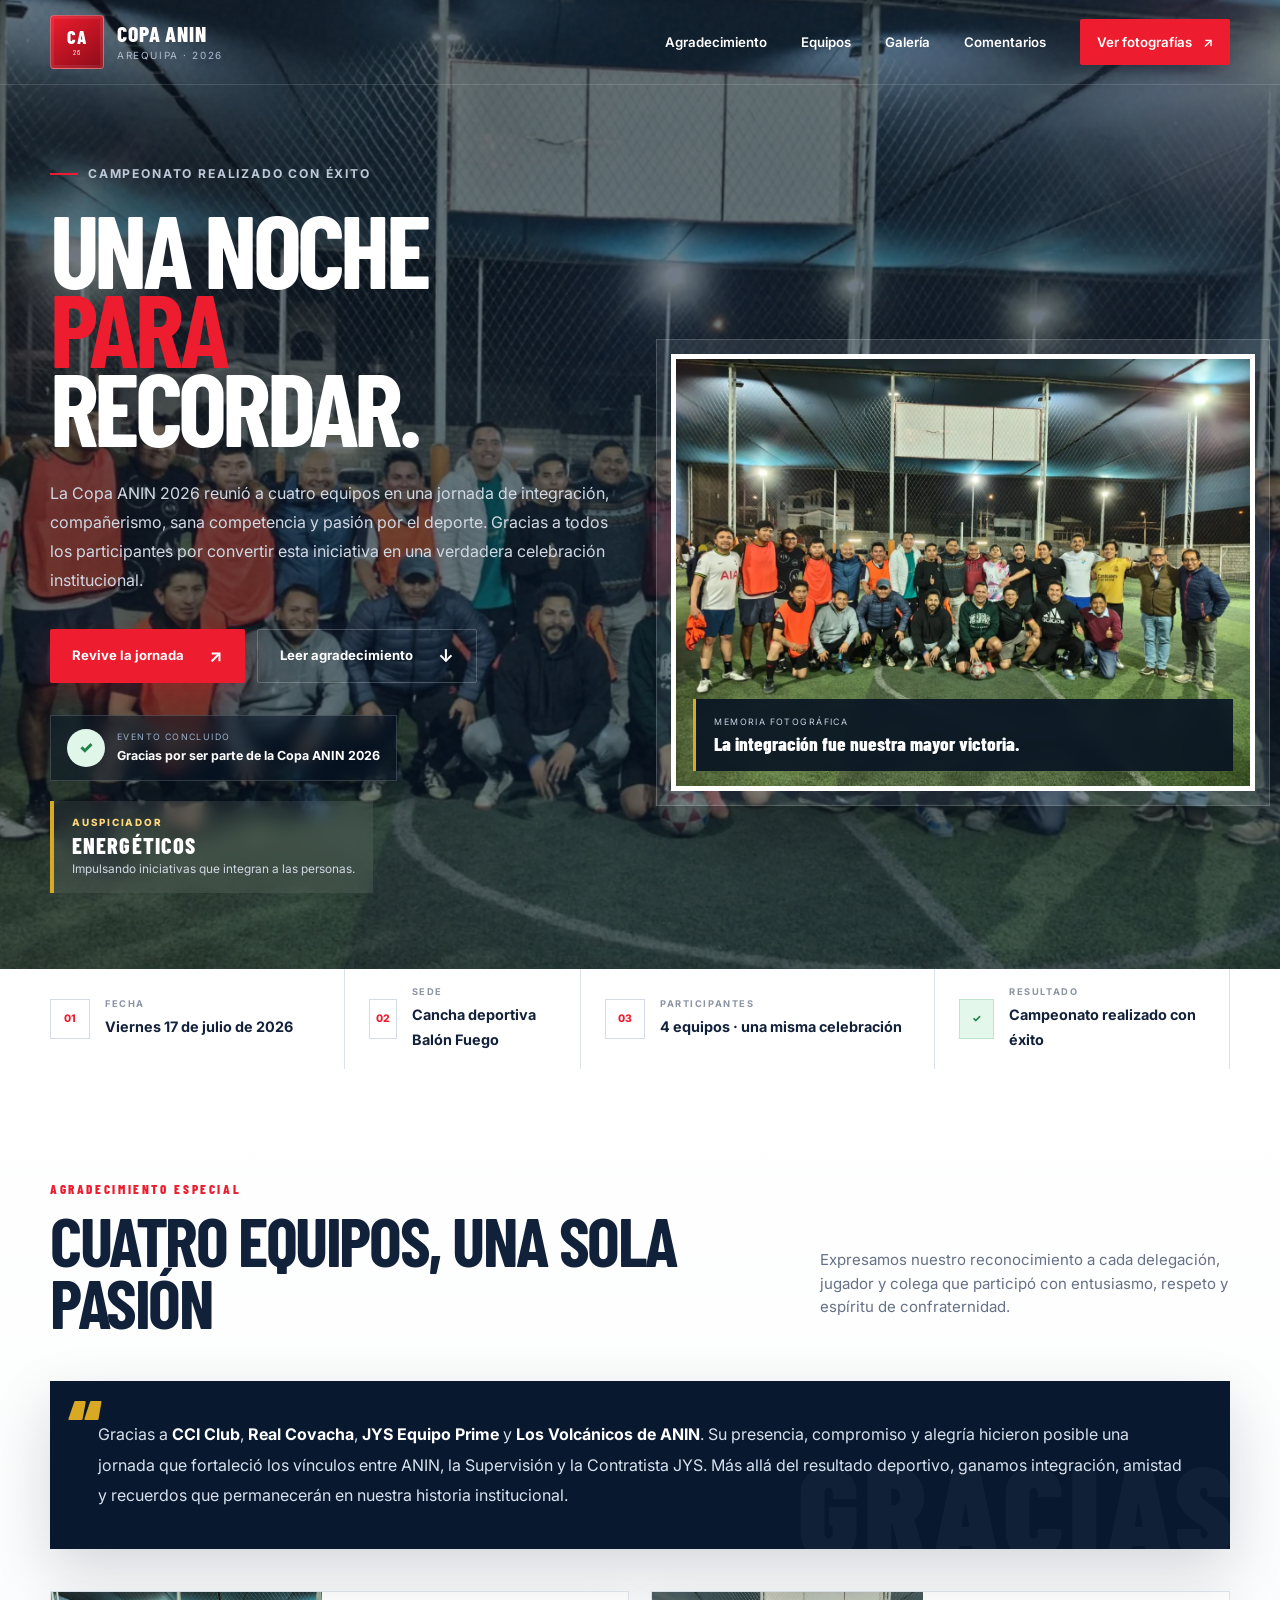
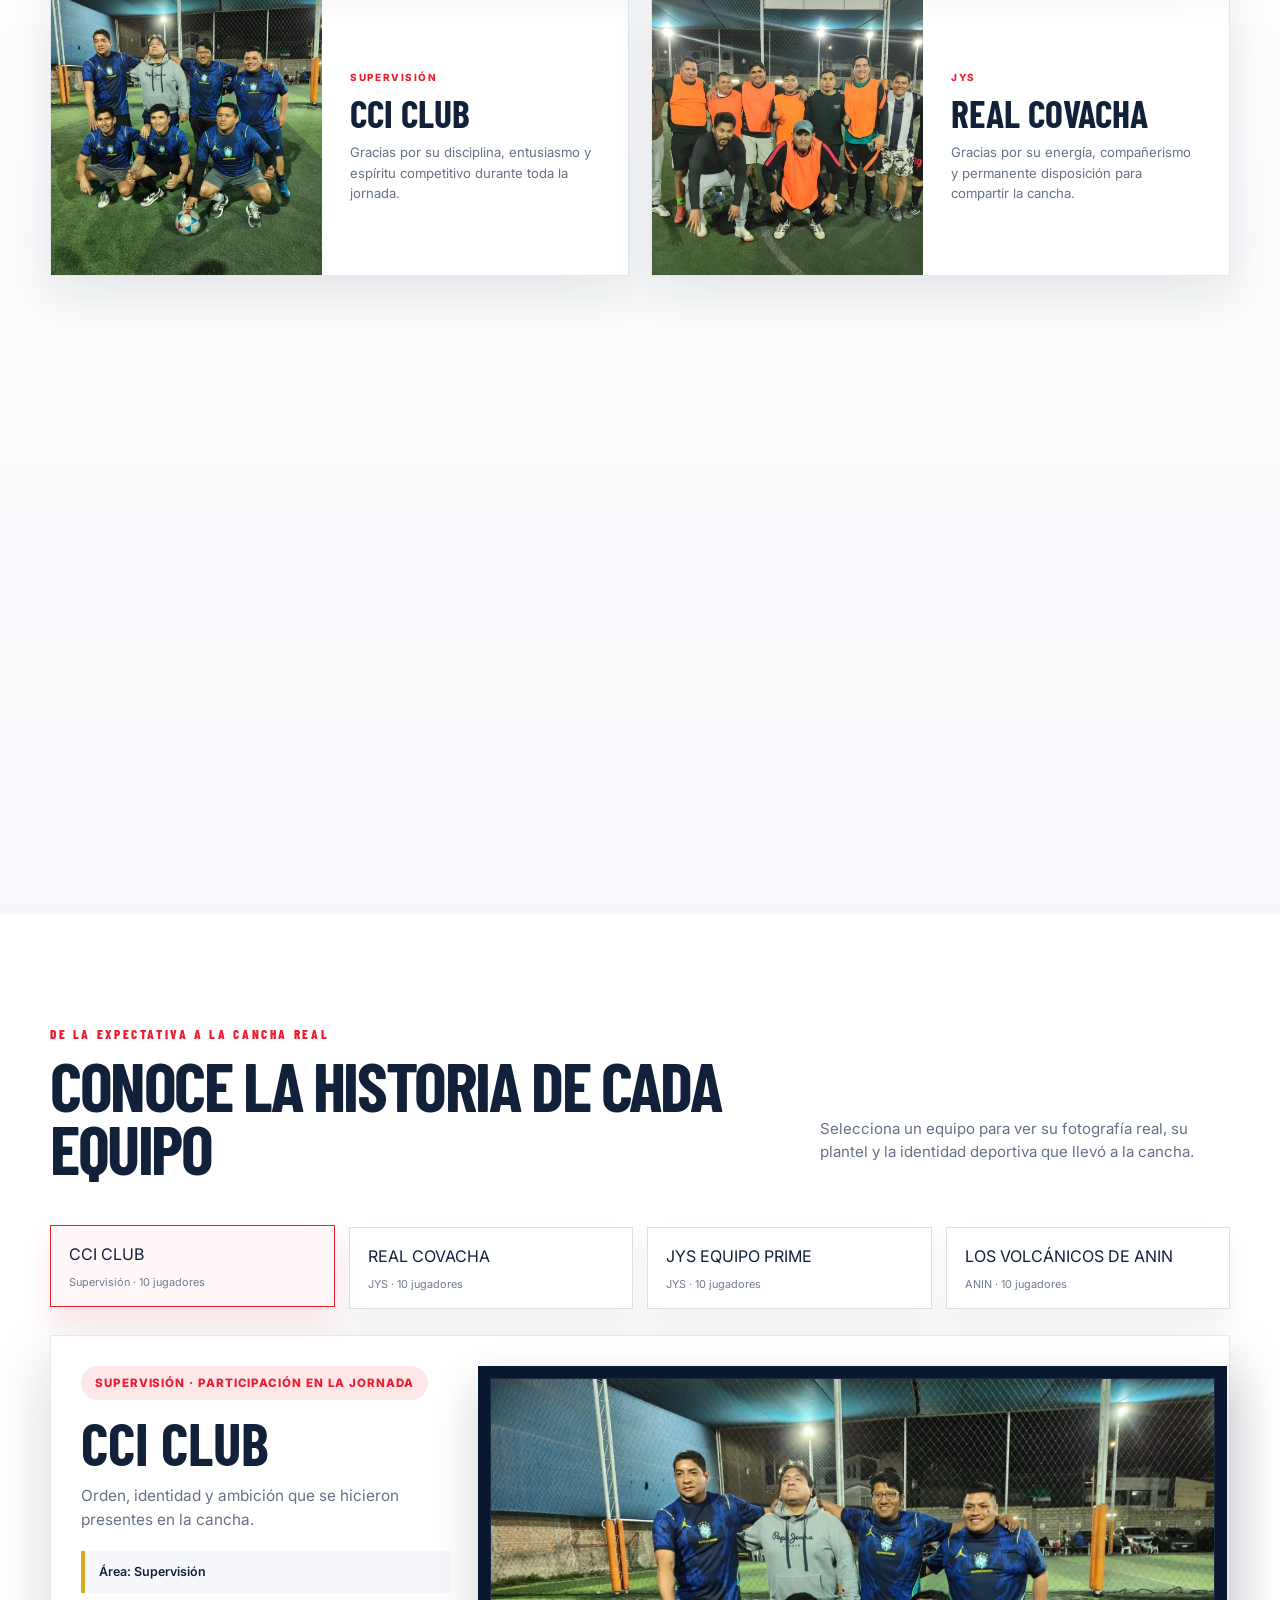
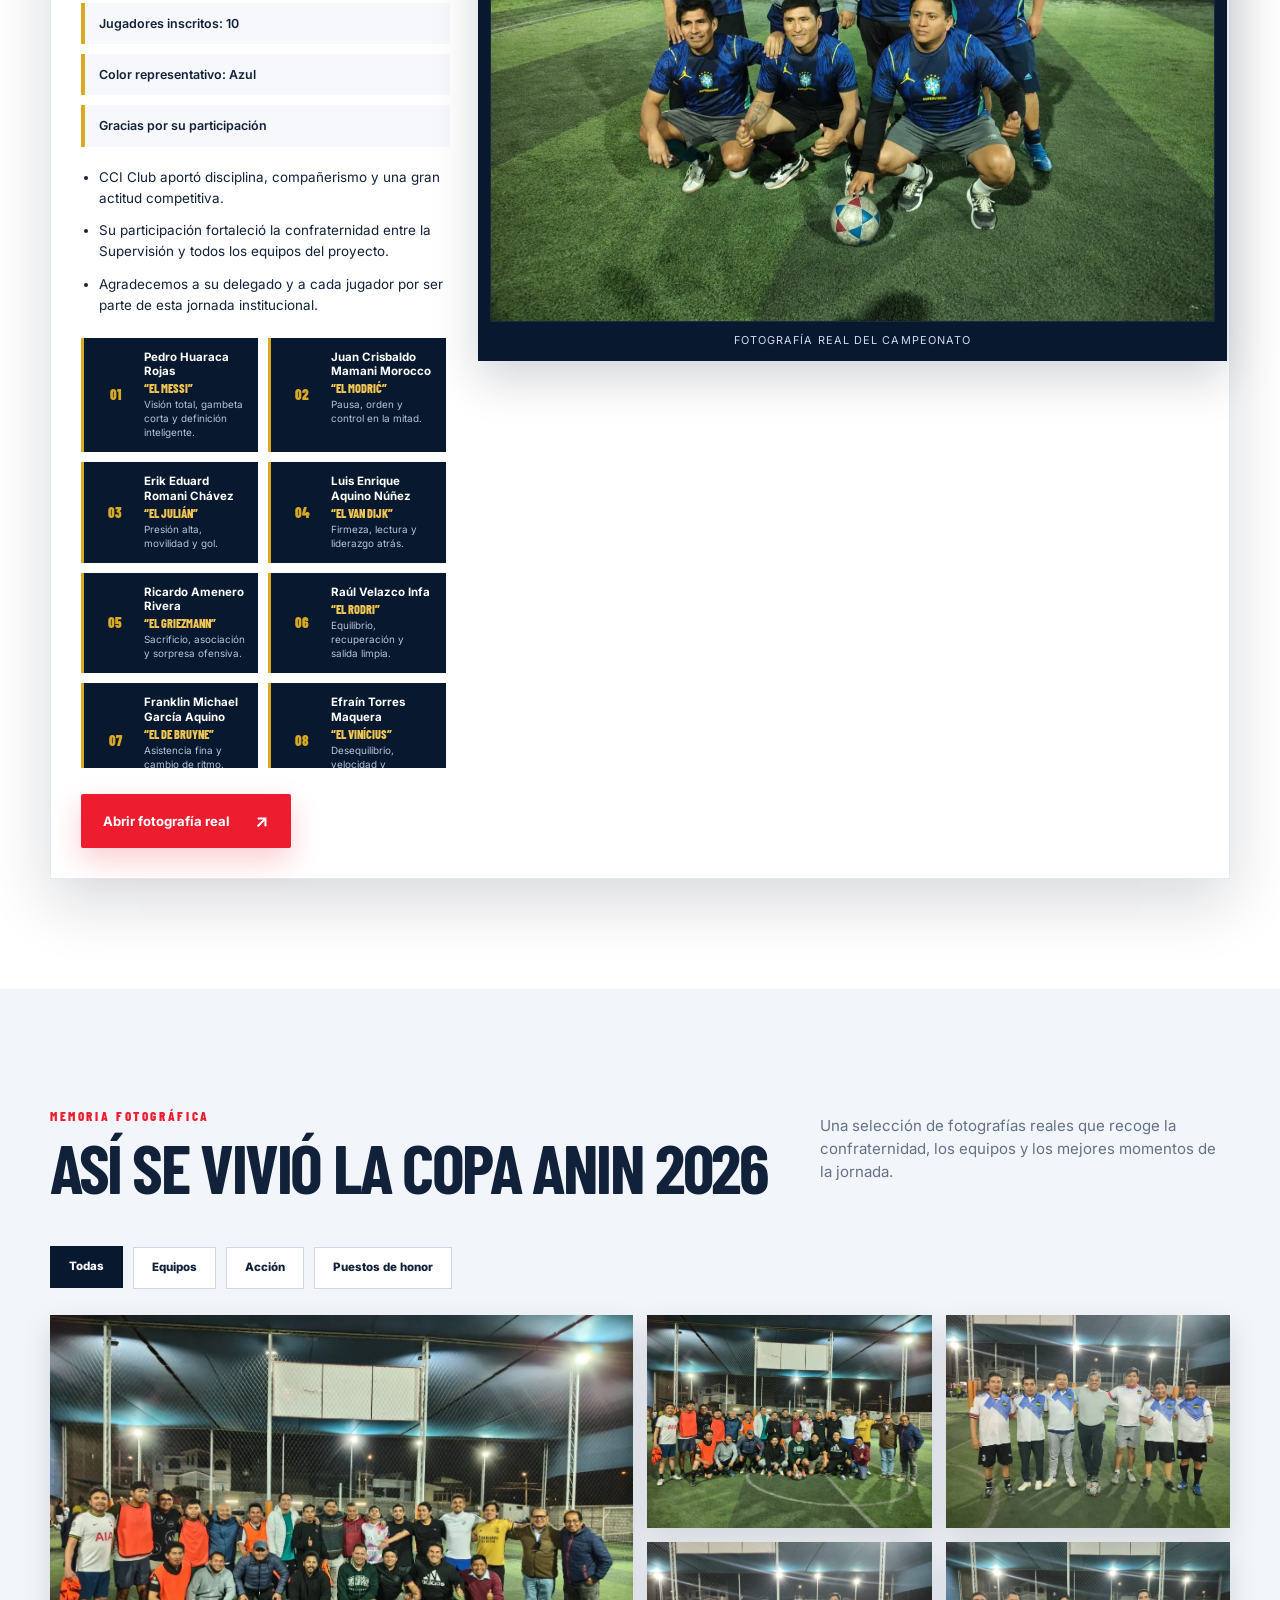
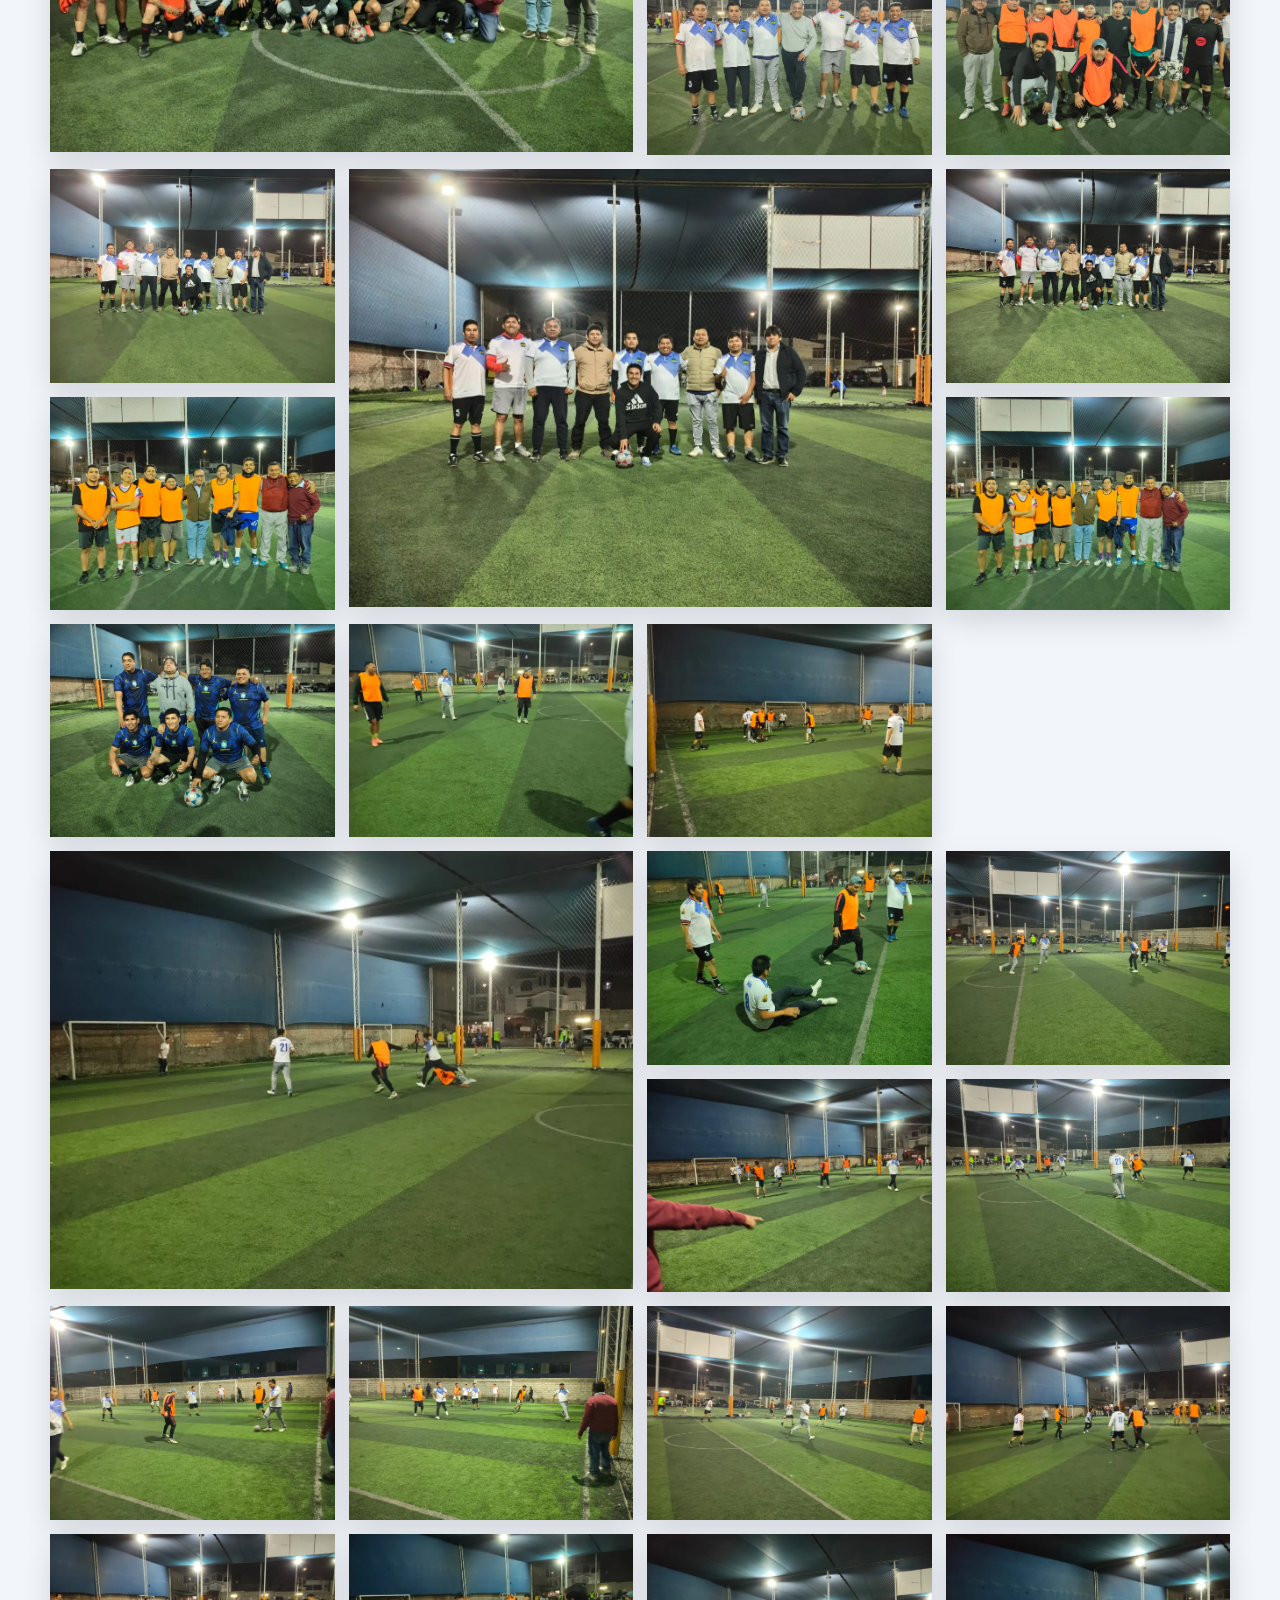
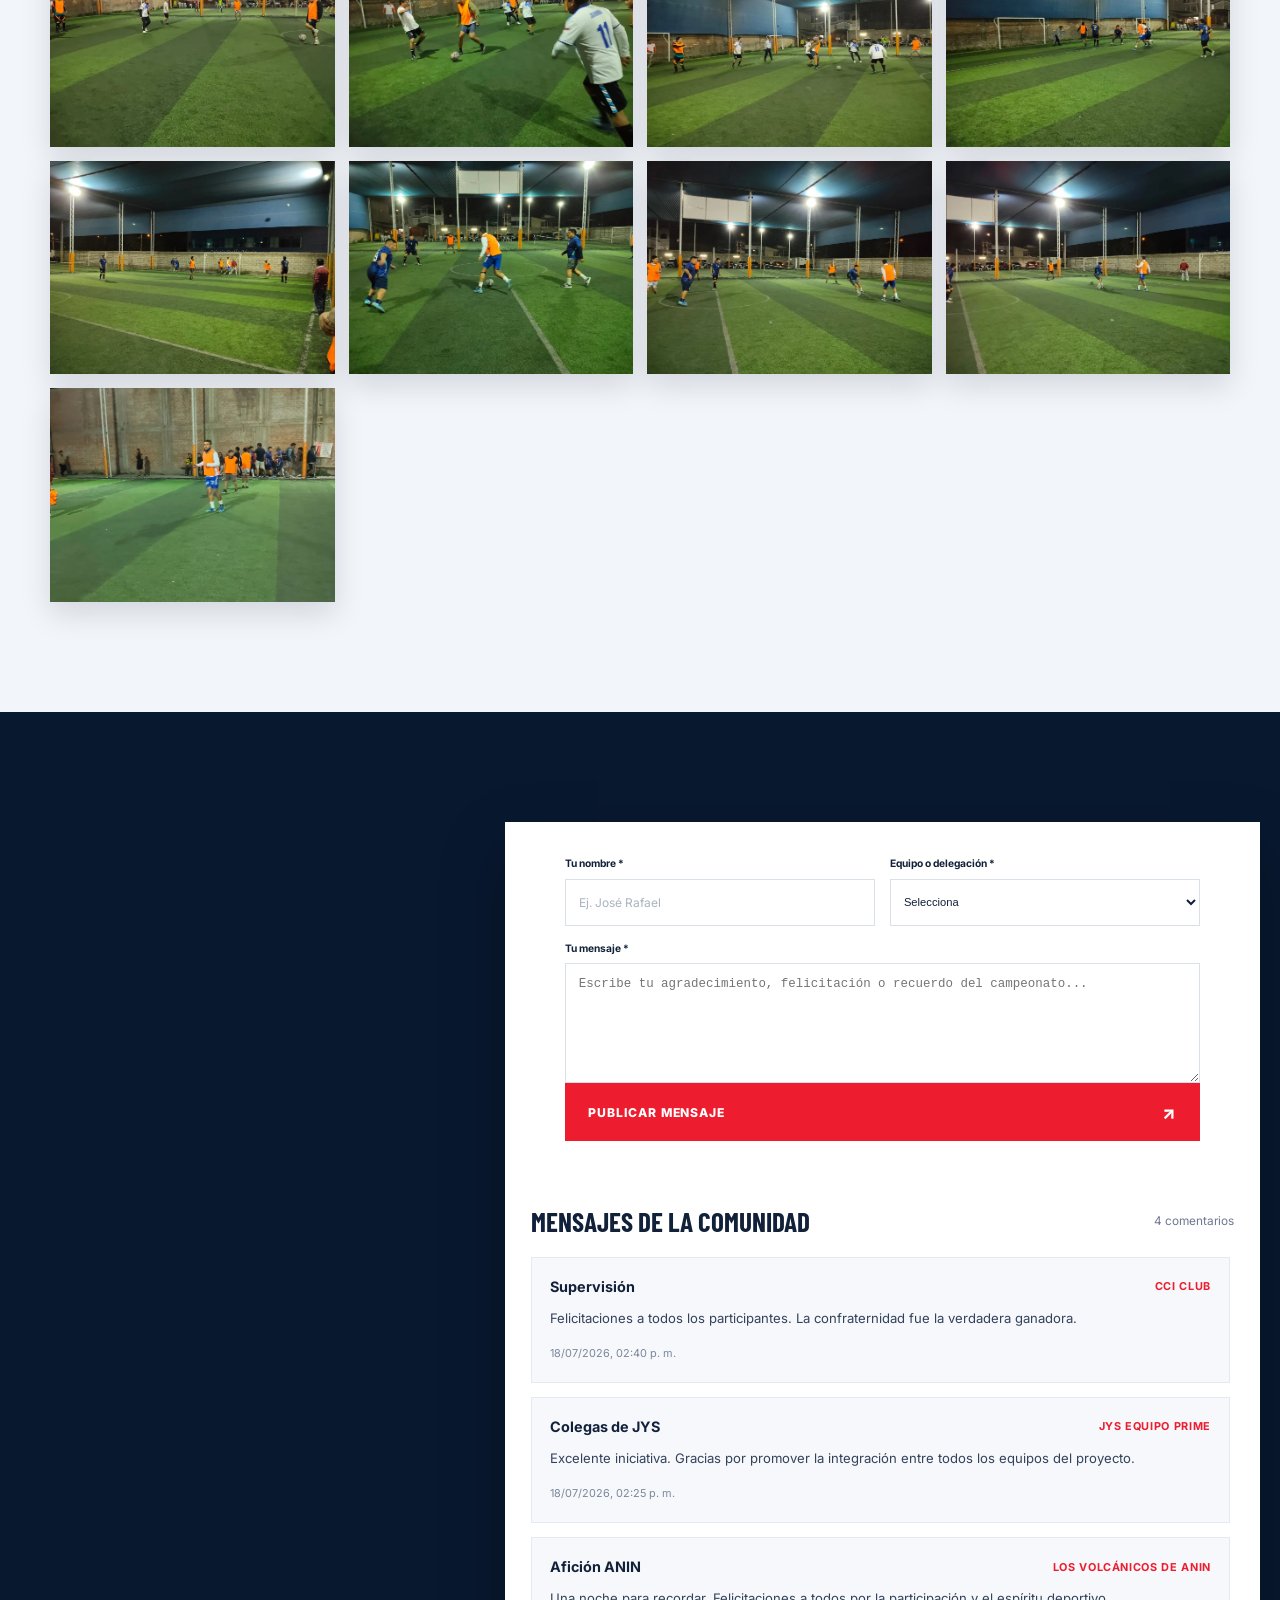
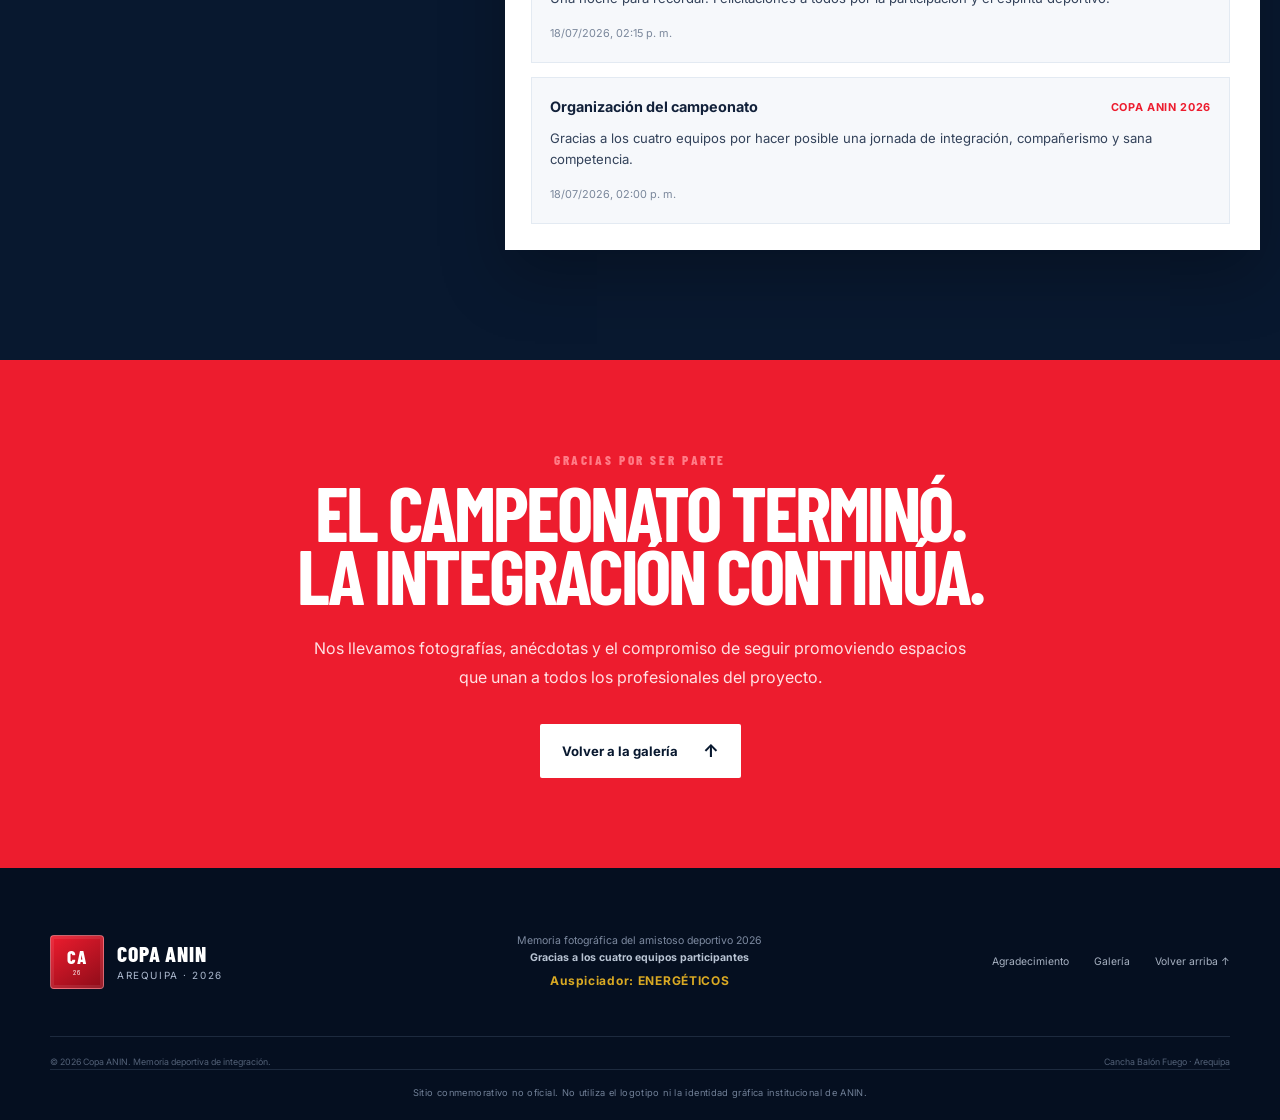
==== commit cef0b612: "Add files via upload" ====
--- a/index.html
+++ b/index.html
@@ -4,16 +4,15 @@
   <meta charset="utf-8">
   <meta name="viewport" content="width=device-width, initial-scale=1">
   <meta name="theme-color" content="#08182f">
-  <meta name="description" content="Copa ANIN 2026 · Memoria oficial del campeonato realizado con éxito en la cancha Balón Fuego, con la participación de CCI Club, Real Covacha, JYS Equipo Prime y Los Volcánicos de ANIN.">
+  <meta name="description" content="Copa ANIN 2026 · Memoria fotográfica del campeonato realizado con éxito en la cancha Balón Fuego, con la participación de CCI Club, Real Covacha, JYS Equipo Prime y Los Volcánicos de ANIN.">
   <meta property="og:title" content="Copa ANIN 2026 · Una noche para recordar">
   <meta property="og:description" content="Revive la jornada deportiva, conoce a los cuatro equipos participantes y recorre la galería de fotografías reales del campeonato.">
   <meta property="og:image" content="assets/images/campeonato-real/hero-campeonato.webp">
   <title>Copa ANIN 2026 · Memoria del Campeonato</title>
-  <link rel="icon" href="assets/images/logo-anin.png" type="image/png">
   <link rel="preconnect" href="https://fonts.googleapis.com">
   <link rel="preconnect" href="https://fonts.gstatic.com" crossorigin>
   <link href="https://fonts.googleapis.com/css2?family=Barlow+Condensed:wght@600;700;800;900&family=Inter:wght@400;500;600;700&display=swap" rel="stylesheet">
-  <link rel="stylesheet" href="assets/css/styles.css?v=memoria-2026-1">
+  <link rel="stylesheet" href="assets/css/styles.css?v=memoria-sin-logo-2026-3">
 </head>
 <body class="post-event-page">
   <a class="skip-link" href="#contenido">Ir al contenido</a>
@@ -21,7 +20,7 @@
   <header class="site-header">
     <div class="container nav-wrap">
       <a class="brand" href="#inicio" aria-label="Copa ANIN, inicio">
-        <span class="brand-mark"><img src="assets/images/logo-anin.png" alt="ANIN"></span>
+        <span class="brand-mark brand-mark-neutral" aria-hidden="true"><b>CA</b><small>26</small></span>
         <span><b>COPA ANIN</b><small>Arequipa · 2026</small></span>
       </a>
       <button class="menu-toggle" type="button" aria-label="Abrir menú" aria-expanded="false"><span></span><span></span></button>
@@ -49,10 +48,11 @@
             <a class="button button-ghost" href="#agradecimiento">Leer agradecimiento <span>↓</span></a>
           </div>
           <div class="memory-seal"><span>✓</span><p><small>EVENTO CONCLUIDO</small><b>Gracias por ser parte de la Copa ANIN 2026</b></p></div>
+          <div class="sponsor-ribbon"><span>AUSPICIADOR</span><strong>ENERGÉTICOS</strong><small>Impulsando iniciativas que integran a las personas.</small></div>
         </div>
         <div class="hero-memory-card reveal delay-1">
           <img src="assets/images/campeonato-real/foto-01.webp" alt="Fotografía grupal de participantes de la Copa ANIN 2026">
-          <div class="hero-memory-caption"><span>MEMORIA OFICIAL</span><b>La integración fue nuestra mayor victoria.</b></div>
+          <div class="hero-memory-caption"><span>MEMORIA FOTOGRÁFICA</span><b>La integración fue nuestra mayor victoria.</b></div>
         </div>
       </div>
       <div class="event-strip memory-strip">
@@ -93,6 +93,13 @@
             <div><span>ANIN</span><h3>LOS VOLCÁNICOS DE ANIN</h3><p>Gracias por representar a ANIN con orgullo, unión y un gran espíritu de integración.</p></div>
           </article>
         </div>
+        <div class="sponsor-section reveal">
+          <div class="sponsor-card">
+            <span class="kicker">AUSPICIADOR</span>
+            <h3>ENERGÉTICOS</h3>
+            <p>Agradecemos el respaldo de <strong>ENERGÉTICOS</strong> por sumarse a esta jornada deportiva y contribuir al éxito de esta experiencia de integración.</p>
+          </div>
+        </div>
       </div>
     </section>
 
@@ -100,7 +107,7 @@
       <div class="container">
         <div class="section-heading reveal">
           <div><span class="kicker">DE LA EXPECTATIVA A LA CANCHA REAL</span><h2>CONOCE LA HISTORIA DE CADA EQUIPO</h2></div>
-          <p>Selecciona un equipo para ver su fotografía real, su álbum previo al campeonato y la identidad que llevó a la cancha.</p>
+          <p>Selecciona un equipo para ver su fotografía real, su plantel y la identidad deportiva que llevó a la cancha.</p>
         </div>
         <div class="team-buttons reveal delay-1" role="tablist" aria-label="Equipos participantes">
           <button class="team-button is-active" type="button" data-team="cci" role="tab" aria-selected="true">CCI CLUB<small>Supervisión · 10 jugadores</small></button>
@@ -110,7 +117,7 @@
         </div>
         <article class="team-showcase reveal" id="team-showcase" aria-live="polite">
           <div class="team-showcase-copy">
-            <span class="team-badge" id="team-league">Participación oficial</span>
+            <span class="team-badge" id="team-league">Participación en la jornada</span>
             <h3 id="team-title">CCI CLUB</h3>
             <p class="team-lead" id="team-lead">Orden, identidad y ambición que se hicieron presentes en la cancha.</p>
             <div class="team-meta" id="team-meta"></div>
@@ -118,12 +125,10 @@
             <div class="team-roster" id="team-roster" aria-label="Plantel del equipo"></div>
             <div class="team-cta-row">
               <a class="button button-primary" id="team-real-link" href="assets/images/campeonato-real/foto-11.webp" target="_blank" rel="noopener">Abrir fotografía real <span>↗</span></a>
-              <a class="button button-dark" id="team-album-link" href="assets/images/team-cci-album.png" target="_blank" rel="noopener">Ver álbum previo <span>↗</span></a>
             </div>
           </div>
-          <div class="team-showcase-media">
+          <div class="team-showcase-media team-showcase-media-single">
             <figure class="team-card-media real-photo-media"><img id="team-real-image" src="assets/images/campeonato-real/foto-11.webp" alt="Fotografía real de CCI Club"><figcaption>Fotografía real del campeonato</figcaption></figure>
-            <figure class="team-card-media"><img id="team-album-image" src="assets/images/team-cci-album.png" alt="Álbum oficial de CCI Club"><figcaption>Álbum previo al campeonato</figcaption></figure>
           </div>
         </article>
       </div>
@@ -194,11 +199,11 @@
 
   <footer>
     <div class="container footer-grid">
-      <a class="brand footer-brand" href="#inicio"><span class="brand-mark"><img src="assets/images/logo-anin.png" alt="ANIN"></span><span><b>COPA ANIN</b><small>Arequipa · 2026</small></span></a>
-      <p>Memoria oficial del campeonato institucional<br><strong>Gracias a los cuatro equipos participantes</strong></p>
+      <a class="brand footer-brand" href="#inicio"><span class="brand-mark brand-mark-neutral" aria-hidden="true"><b>CA</b><small>26</small></span><span><b>COPA ANIN</b><small>Arequipa · 2026</small></span></a>
+      <p>Memoria fotográfica del amistoso deportivo 2026<br><strong>Gracias a los cuatro equipos participantes</strong><br><small class="footer-sponsor">Auspiciador: ENERGÉTICOS</small></p>
       <div class="footer-links"><a href="#agradecimiento">Agradecimiento</a><a href="#galeria">Galería</a><a href="#inicio">Volver arriba ↑</a></div>
     </div>
-    <div class="container footer-bottom"><span>© 2026 Copa ANIN. Todos los derechos reservados.</span><span>Cancha Balón Fuego · Arequipa</span></div>
+    <div class="container footer-bottom"><span>© 2026 Copa ANIN. Memoria deportiva de integración.</span><span>Cancha Balón Fuego · Arequipa</span></div><div class="container identity-disclaimer">Sitio conmemorativo no oficial. No utiliza el logotipo ni la identidad gráfica institucional de ANIN.</div>
   </footer>
 
   <div class="photo-lightbox" id="photo-lightbox" aria-hidden="true" role="dialog" aria-modal="true" aria-labelledby="lightbox-caption">
@@ -212,6 +217,6 @@
     </div>
   </div>
 
-  <script src="assets/js/app.js?v=memoria-2026-1"></script>
+  <script src="assets/js/app.js?v=memoria-sin-logo-2026-3"></script>
 </body>
 </html>
--- a/assets/css/styles.css
+++ b/assets/css/styles.css
@@ -147,3 +147,22 @@
 @media(max-width:1100px){.real-gallery{grid-template-columns:repeat(3,1fr)}.gallery-photo-card:nth-child(14){grid-column:auto;grid-row:auto}}
 @media(max-width:980px){.memory-hero-grid{grid-template-columns:1fr}.hero-memory-card{margin:0 0 55px;transform:none}.real-team-grid{grid-template-columns:1fr}.real-gallery{grid-template-columns:repeat(2,1fr)}.gallery-photo-card:nth-child(1),.gallery-photo-card:nth-child(7){grid-column:span 2;grid-row:auto}}
 @media(max-width:760px){.hero-memory-bg{background-position:60% center}.hero-memory-card{padding:8px}.hero-memory-caption{left:20px;right:20px;bottom:20px}.memory-seal{width:100%;align-items:flex-start}.gratitude-message{padding:36px 24px 28px}.gratitude-quote{left:8px;top:0}.gratitude-message p{font-size:.88rem}.real-team-card{grid-template-columns:1fr}.real-team-card img{height:260px}.real-gallery{grid-template-columns:1fr}.gallery-photo-card,.gallery-photo-card:nth-child(1),.gallery-photo-card:nth-child(7){grid-column:auto;grid-row:auto;aspect-ratio:4/3}.gallery-photo-card>span{opacity:1;transform:none}.photo-lightbox-card{width:100%;padding:54px 8px 70px}.photo-lightbox-card img{border-width:3px}.photo-lightbox-card p{left:20px;right:20px;bottom:18px}.photo-lightbox-nav{top:auto;bottom:10px;height:44px;width:44px;transform:none}.photo-lightbox-prev{left:12px}.photo-lightbox-next{right:12px}.photo-lightbox-close{right:12px;top:8px}.closing-section{padding:70px 0}.closing-card h2{font-size:4rem}}
+
+/* Versión conmemorativa sin logotipo institucional */
+.brand-mark-neutral{display:grid!important;grid-template-columns:1fr;align-content:center;justify-items:center;background:linear-gradient(145deg,#ed1c2e,#8d0c19)!important;color:#fff!important;border:1px solid rgba(255,255,255,.35);line-height:.75;padding:0!important;font-family:var(--display);text-transform:uppercase;box-shadow:inset 0 0 0 3px rgba(255,255,255,.08)}
+.brand-mark-neutral b{font-size:1.15rem;letter-spacing:.04em}
+.brand-mark-neutral small{font-size:.48rem!important;letter-spacing:.12em!important;color:#fff!important;margin-top:4px!important}
+.team-showcase-media-single{grid-template-columns:1fr!important}
+.team-showcase-media-single .team-card-media{max-width:780px;margin-inline:auto}
+.identity-disclaimer{padding:16px 0 0;border-top:1px solid #1d2a3e;text-align:center;color:#718097;font-size:.58rem;letter-spacing:.04em}
+@media (max-width:760px){.identity-disclaimer{padding:16px 10px 0;line-height:1.6}}
+
+/* Sponsor ENERGETICOS */
+.sponsor-ribbon{margin-top:20px;display:inline-flex;flex-direction:column;gap:4px;padding:14px 18px;border-left:4px solid var(--gold);background:rgba(255,255,255,.08);backdrop-filter:blur(8px);max-width:380px}
+.sponsor-ribbon span{font-size:.62rem;letter-spacing:.18em;color:#ffd77b;font-weight:800}
+.sponsor-ribbon strong{font:800 1.4rem/1 var(--display);letter-spacing:.05em;color:#fff;text-transform:uppercase}
+.sponsor-ribbon small{color:#d1d8e4;font-size:.74rem}
+.sponsor-section{margin-top:34px}.sponsor-card{background:linear-gradient(135deg,#08182f 0%,#102746 100%);color:#fff;padding:28px 30px;border-left:5px solid var(--gold);box-shadow:var(--shadow)}
+.sponsor-card h3{font-size:2.6rem;line-height:.95;margin:8px 0 12px}.sponsor-card p{max-width:760px;margin:0;color:#d8dfeb}
+.footer-sponsor{display:inline-block;margin-top:6px;color:#d9a923;font-size:.75rem;font-weight:700;letter-spacing:.06em}
+@media (max-width:760px){.sponsor-ribbon{max-width:none;width:100%}.sponsor-card{padding:22px}.sponsor-card h3{font-size:2.2rem}}
